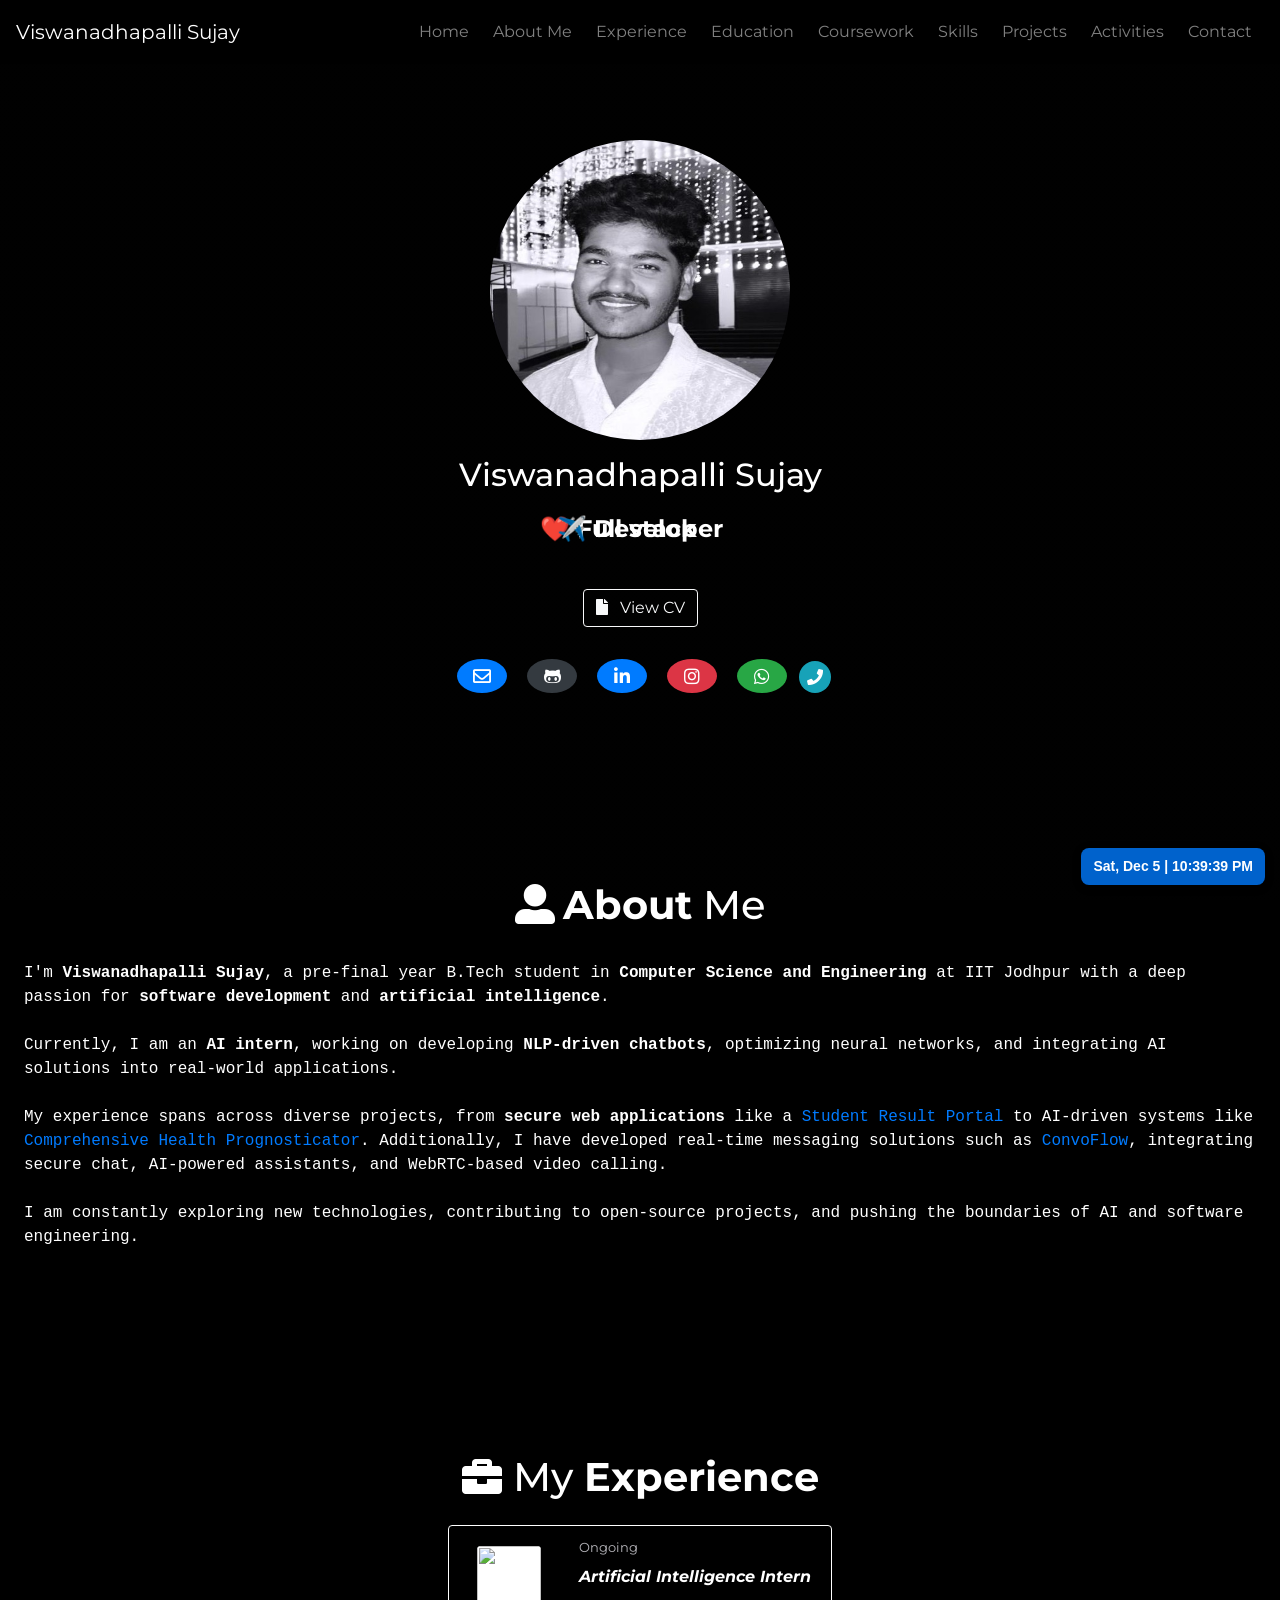
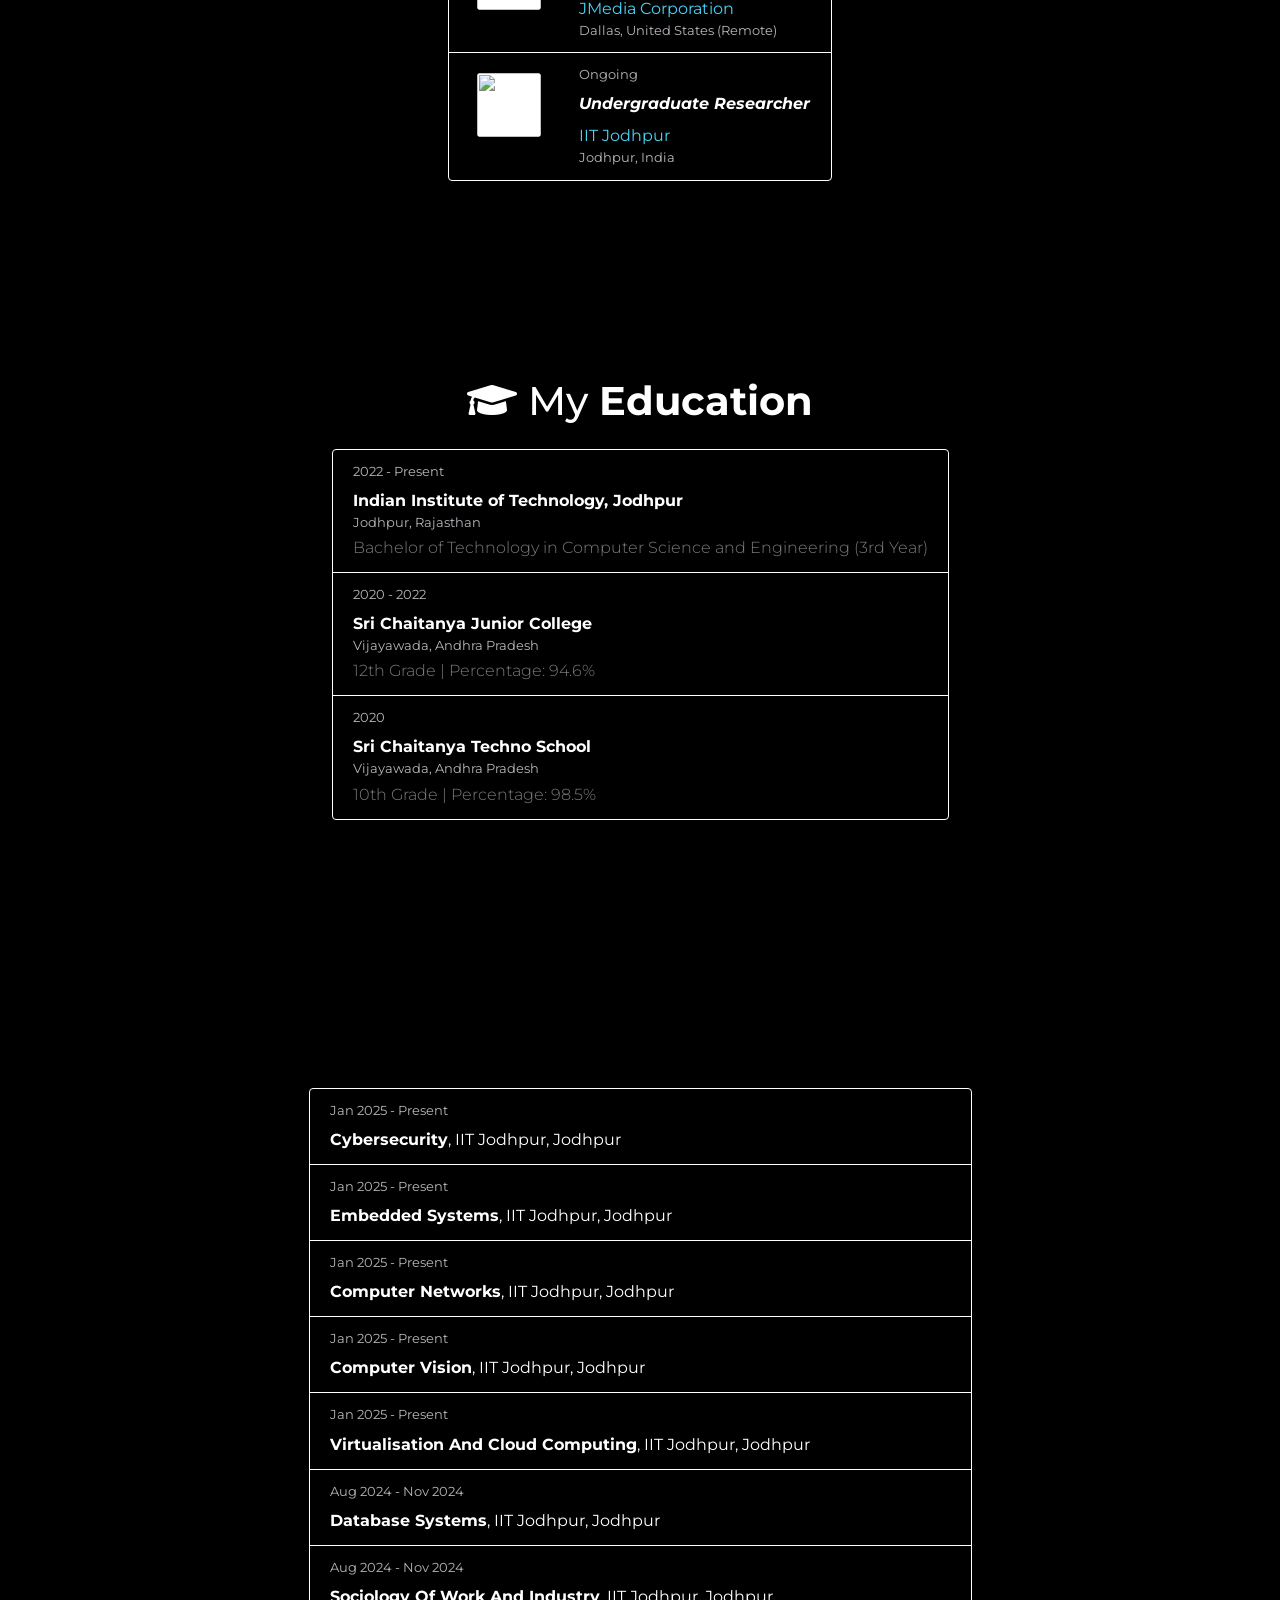
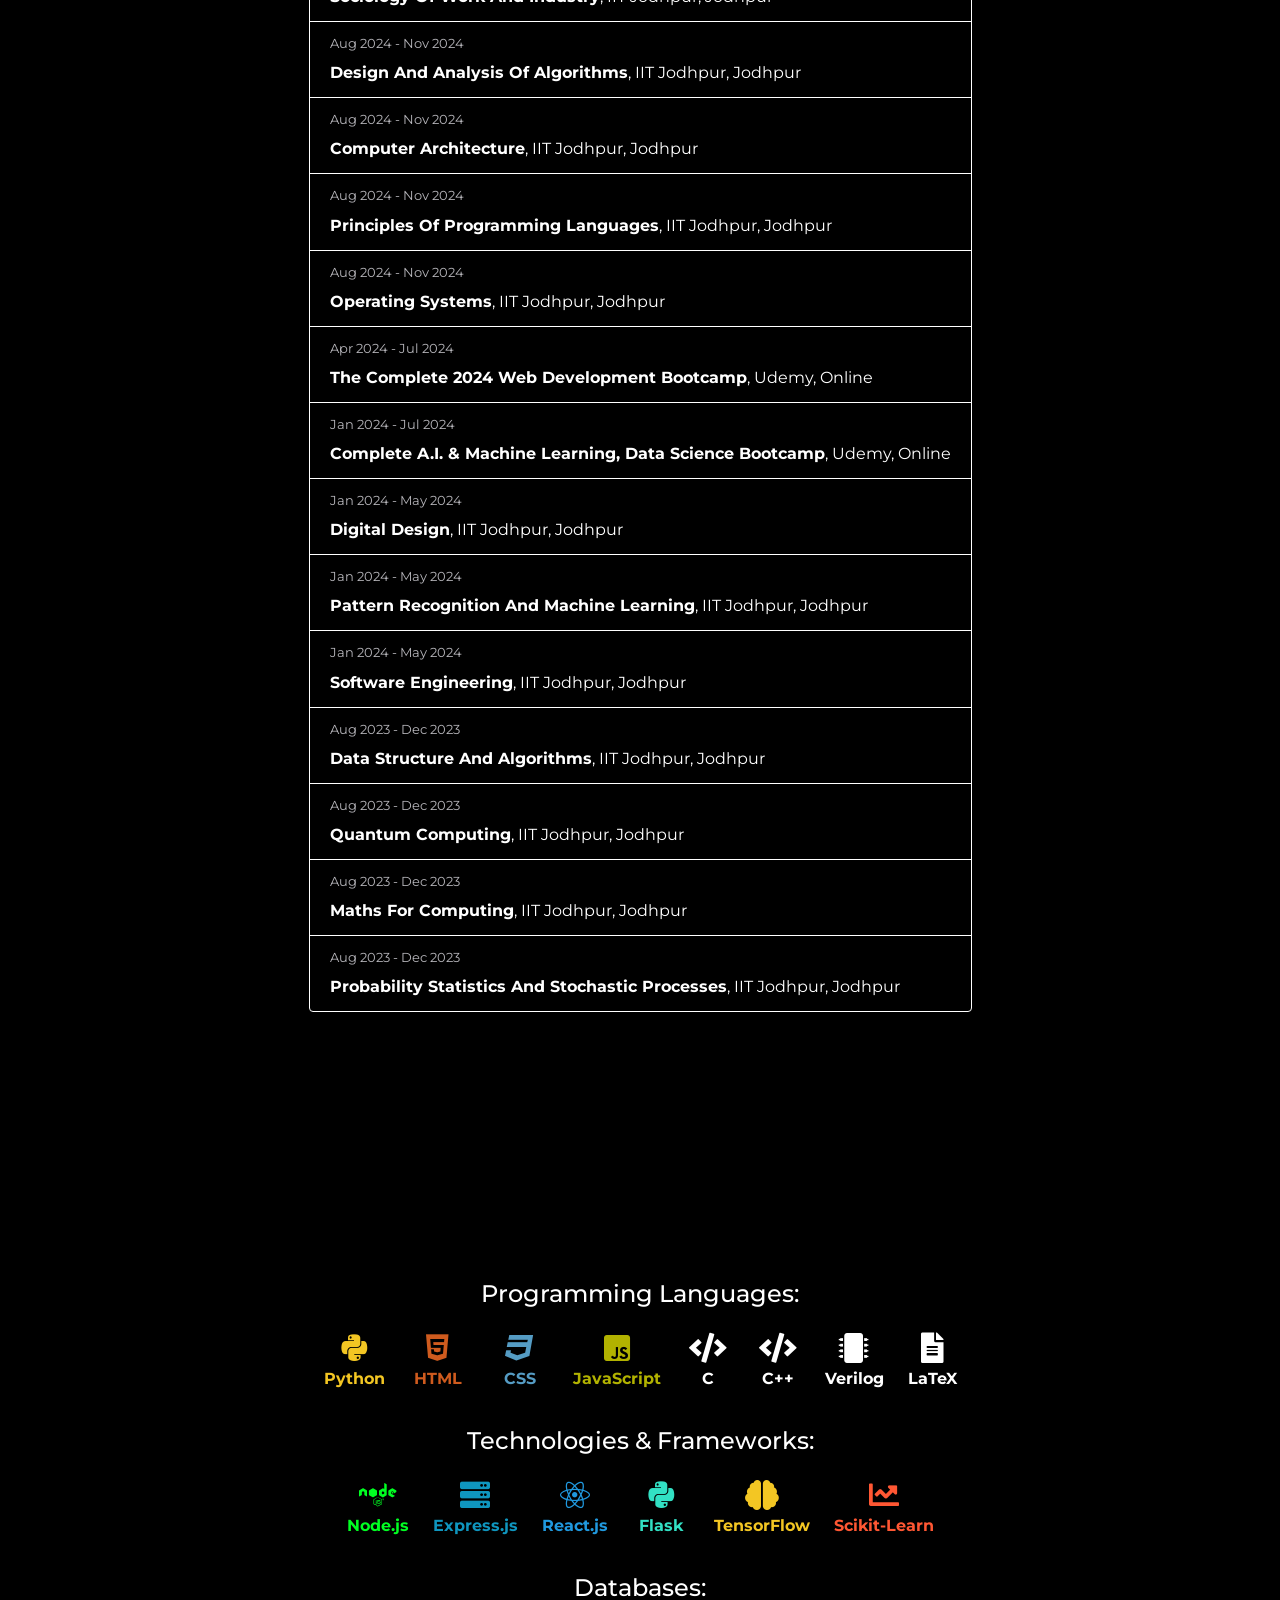
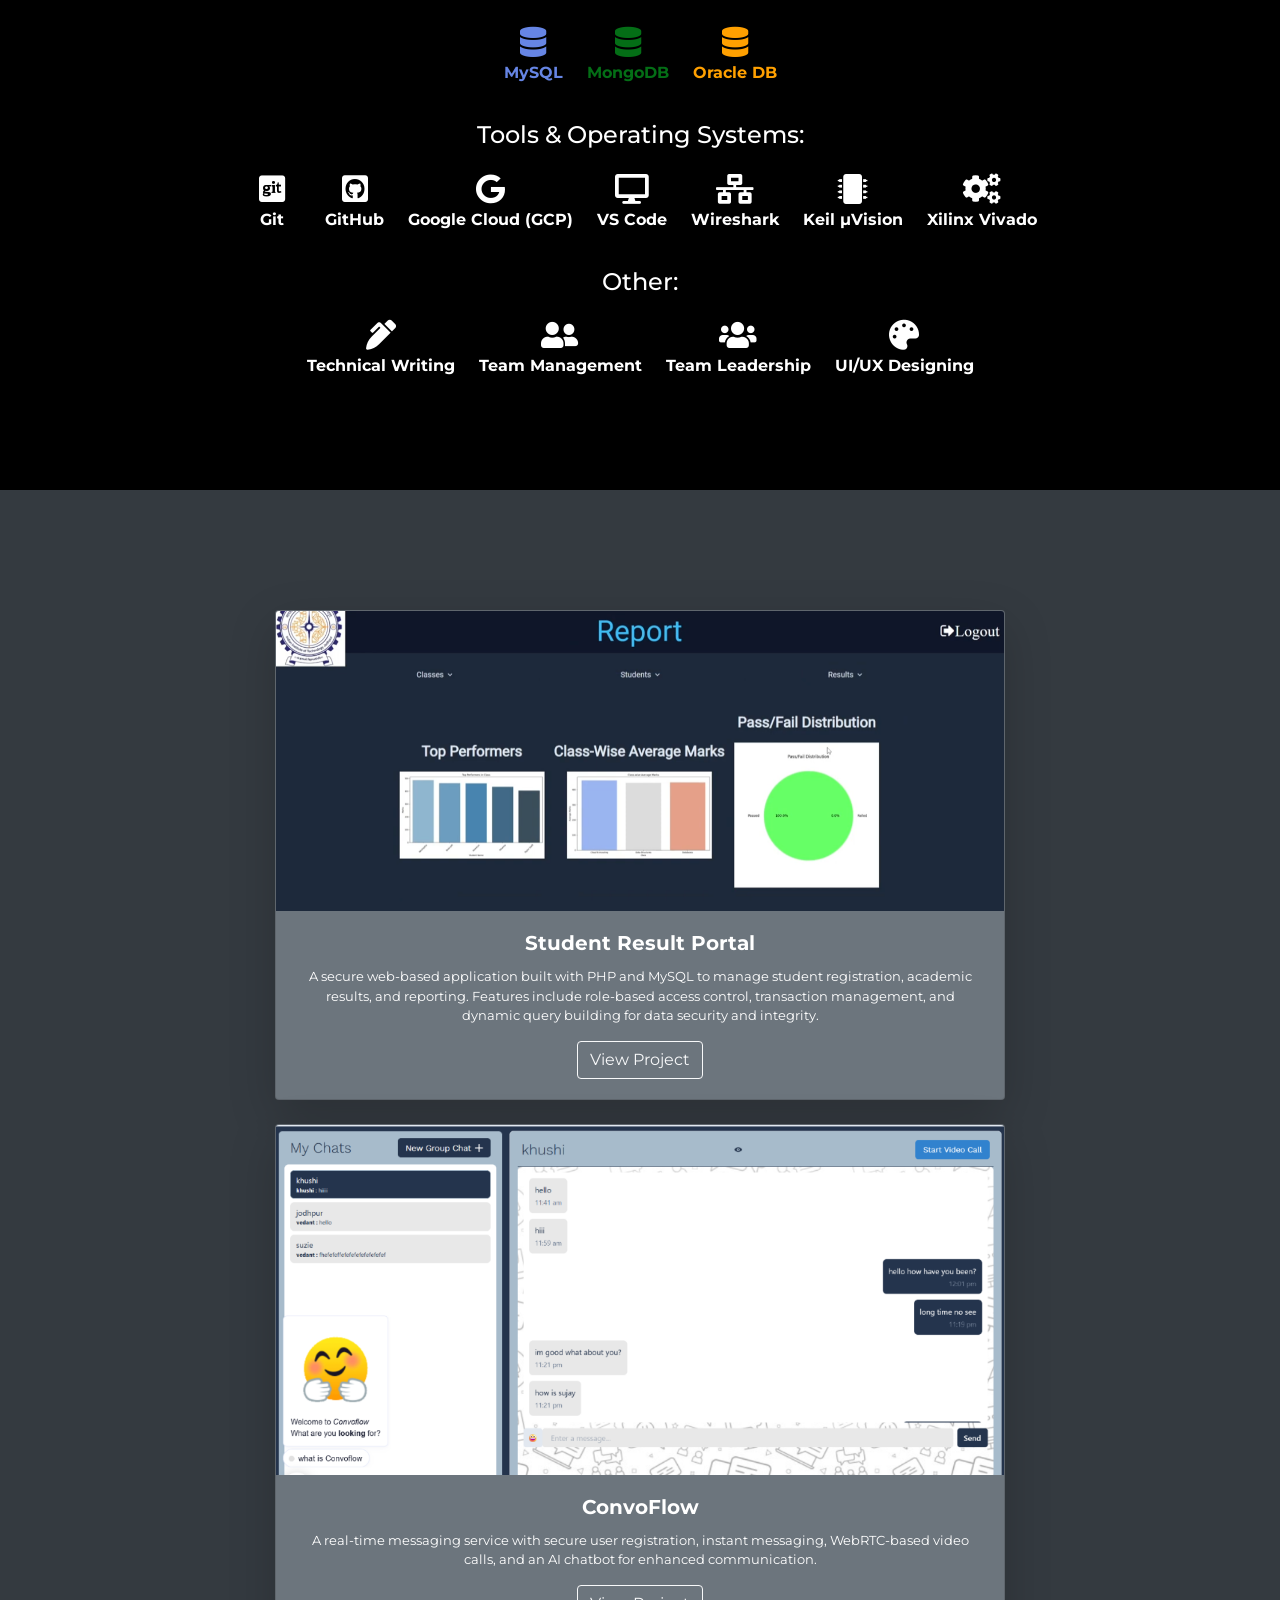
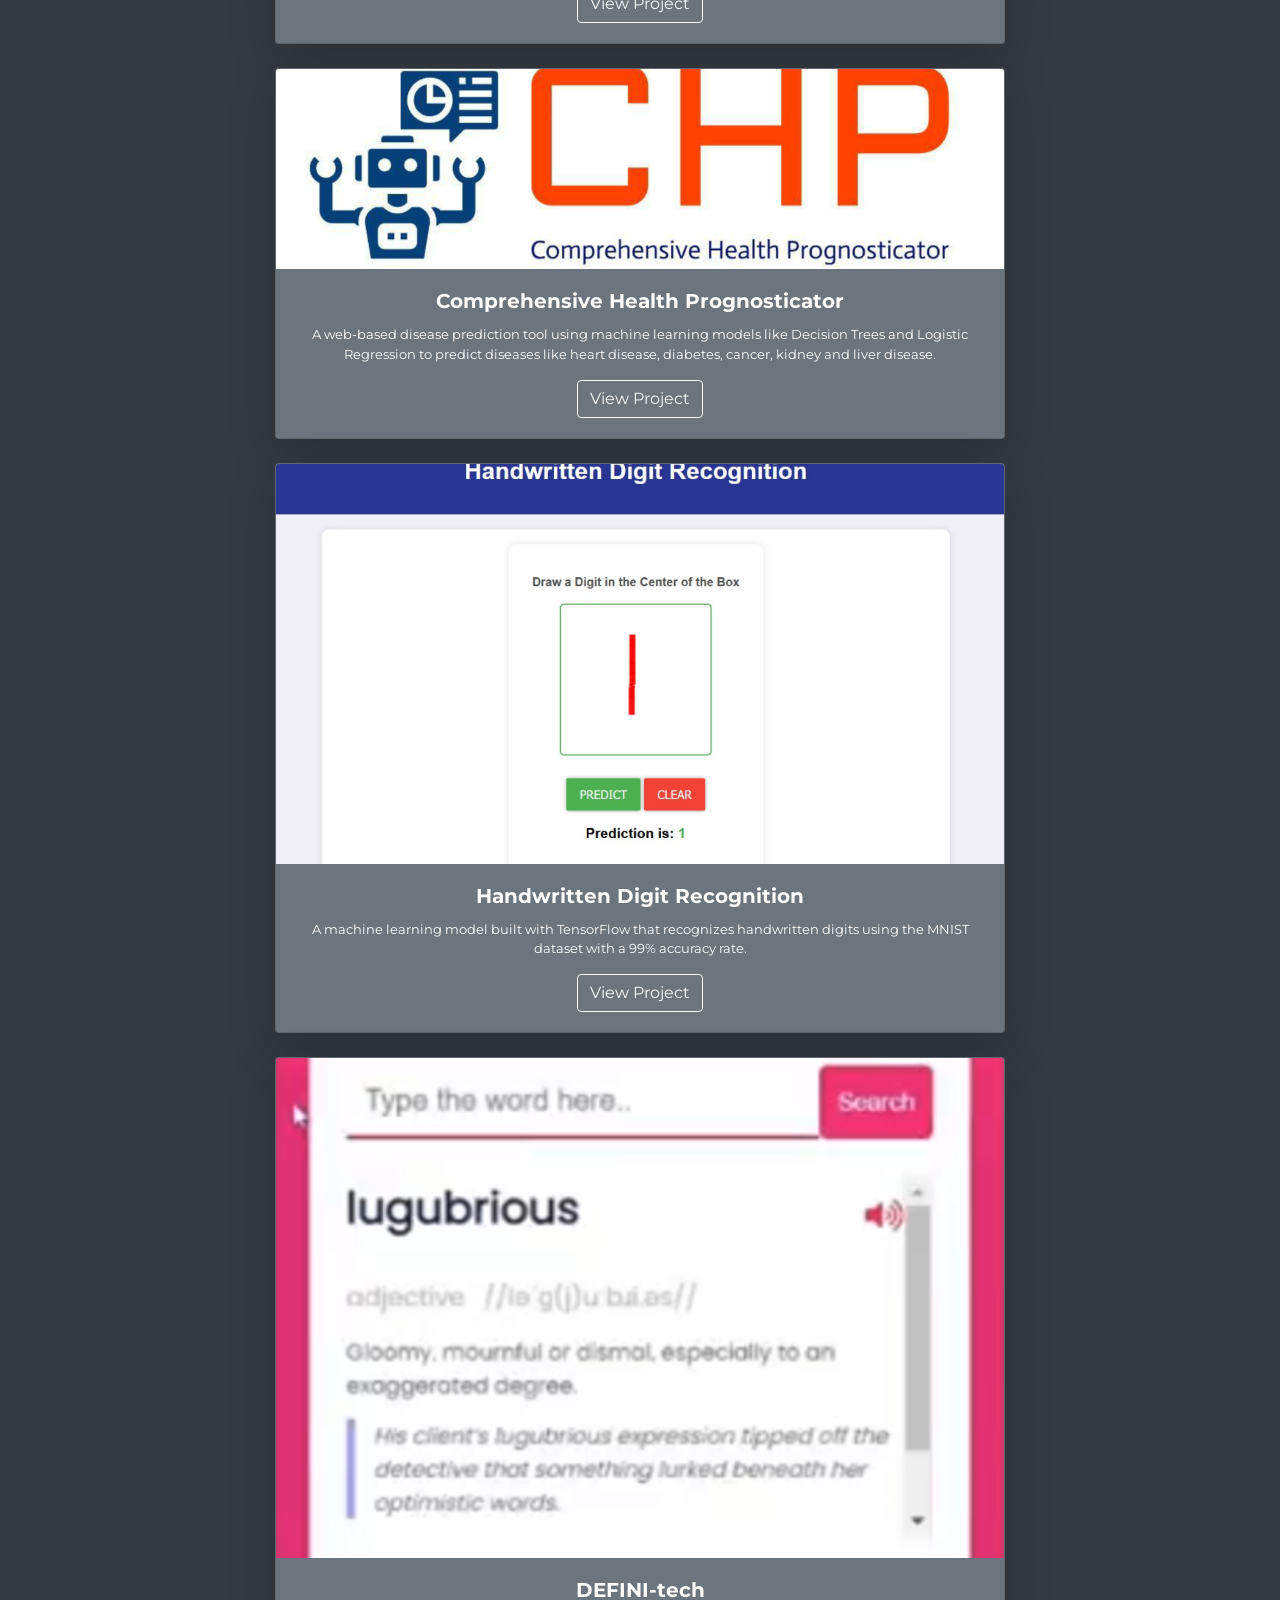
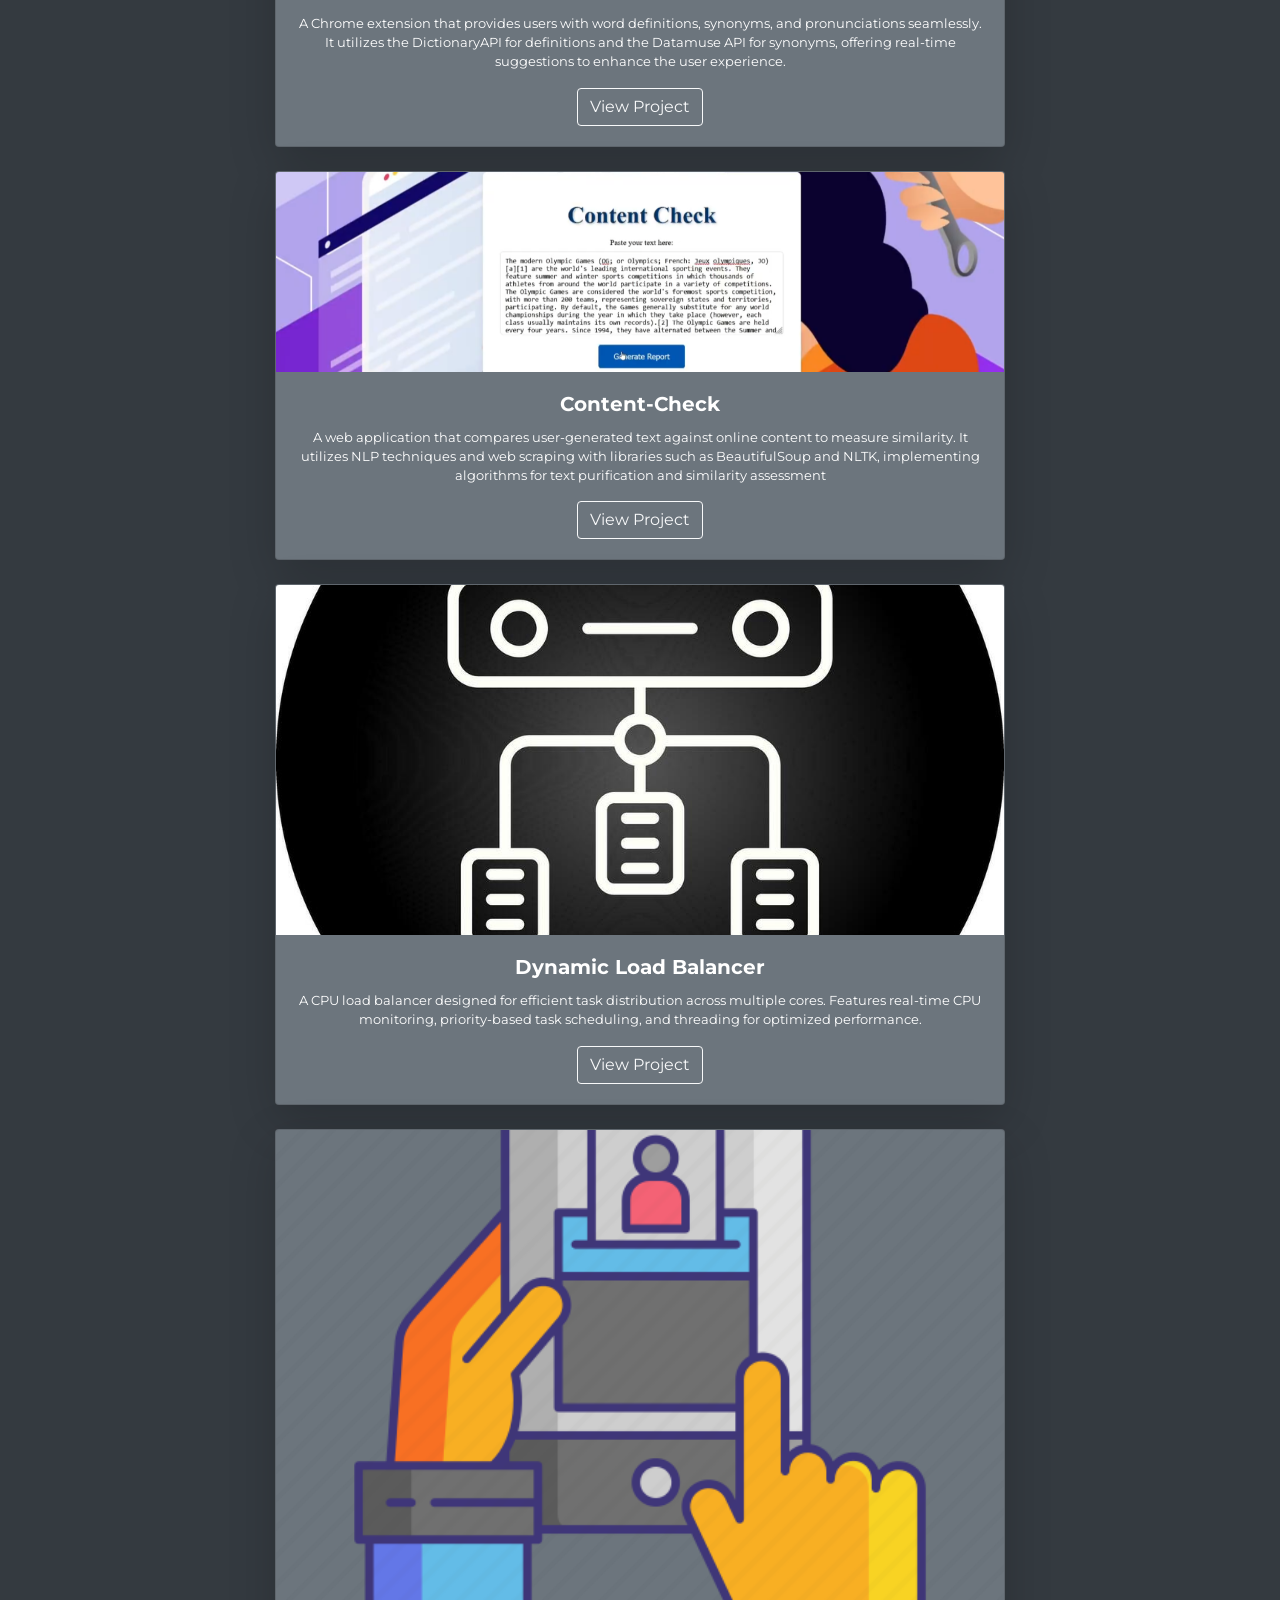
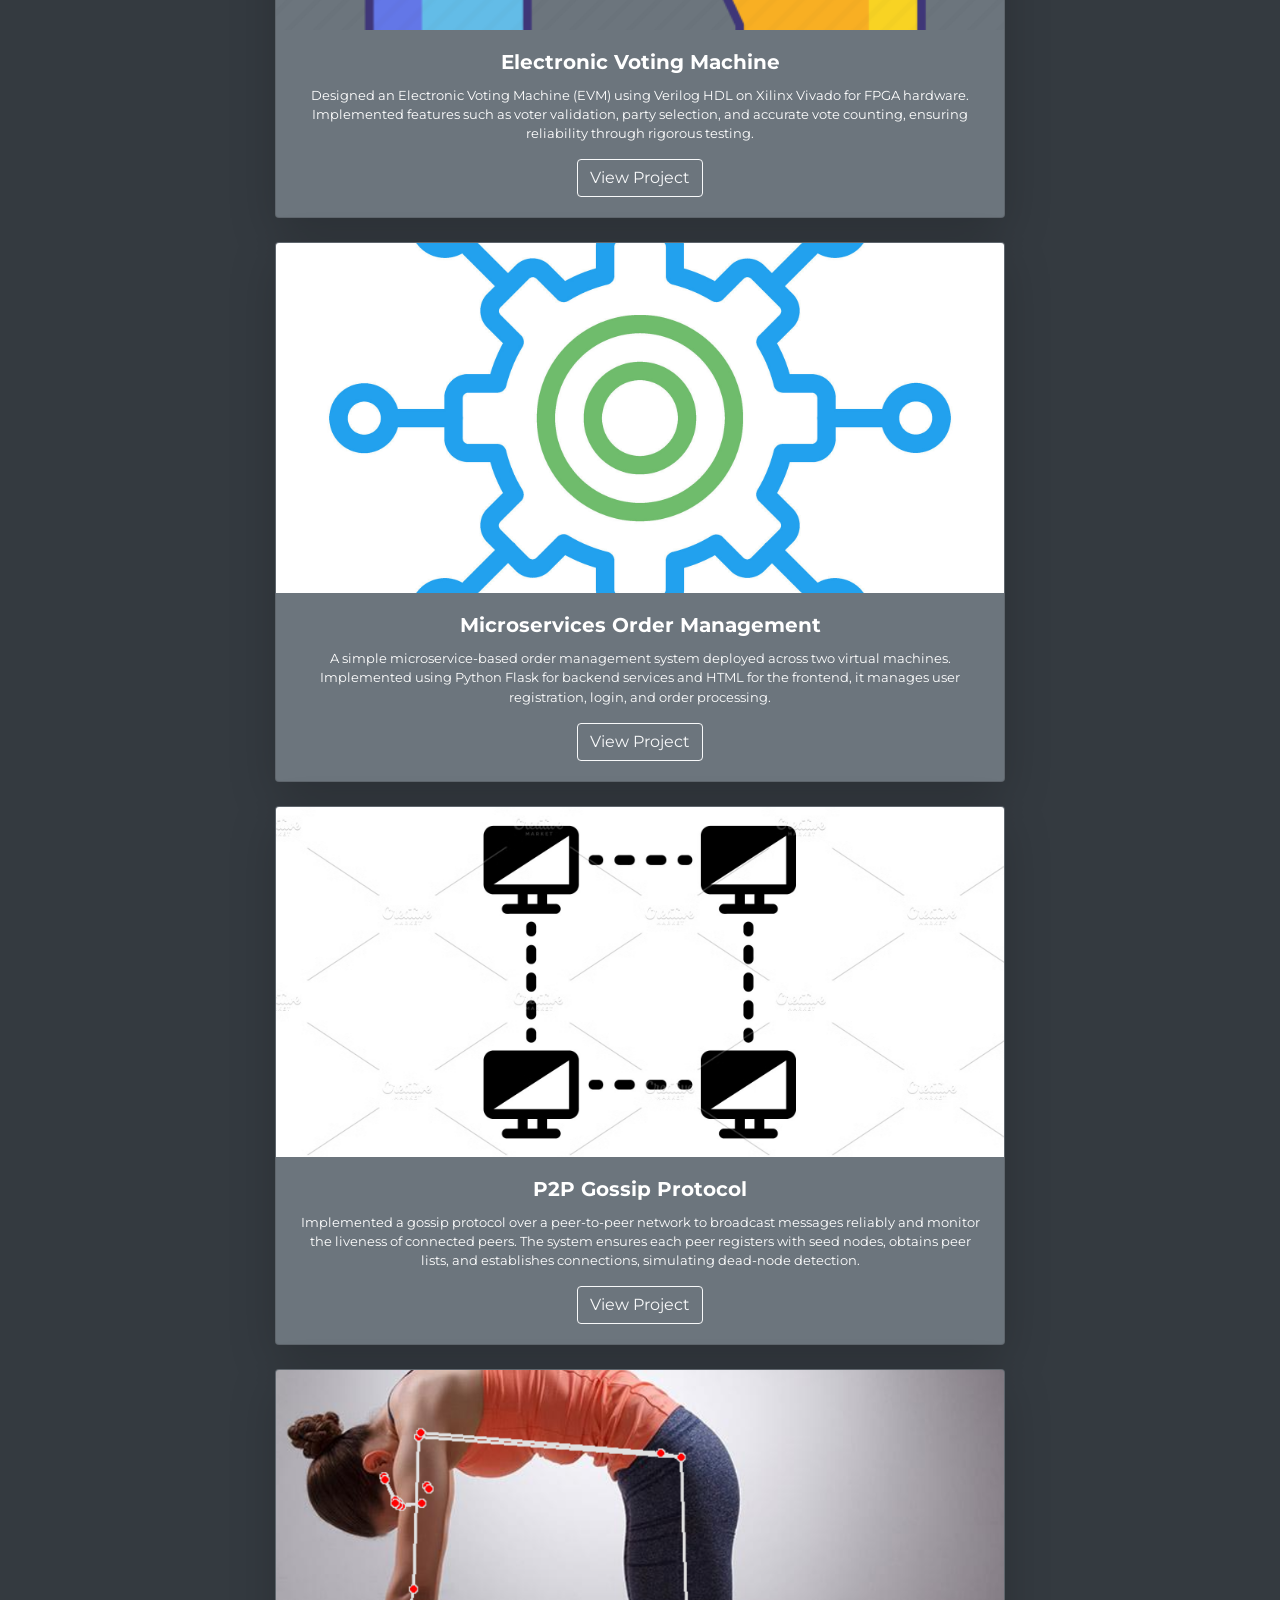
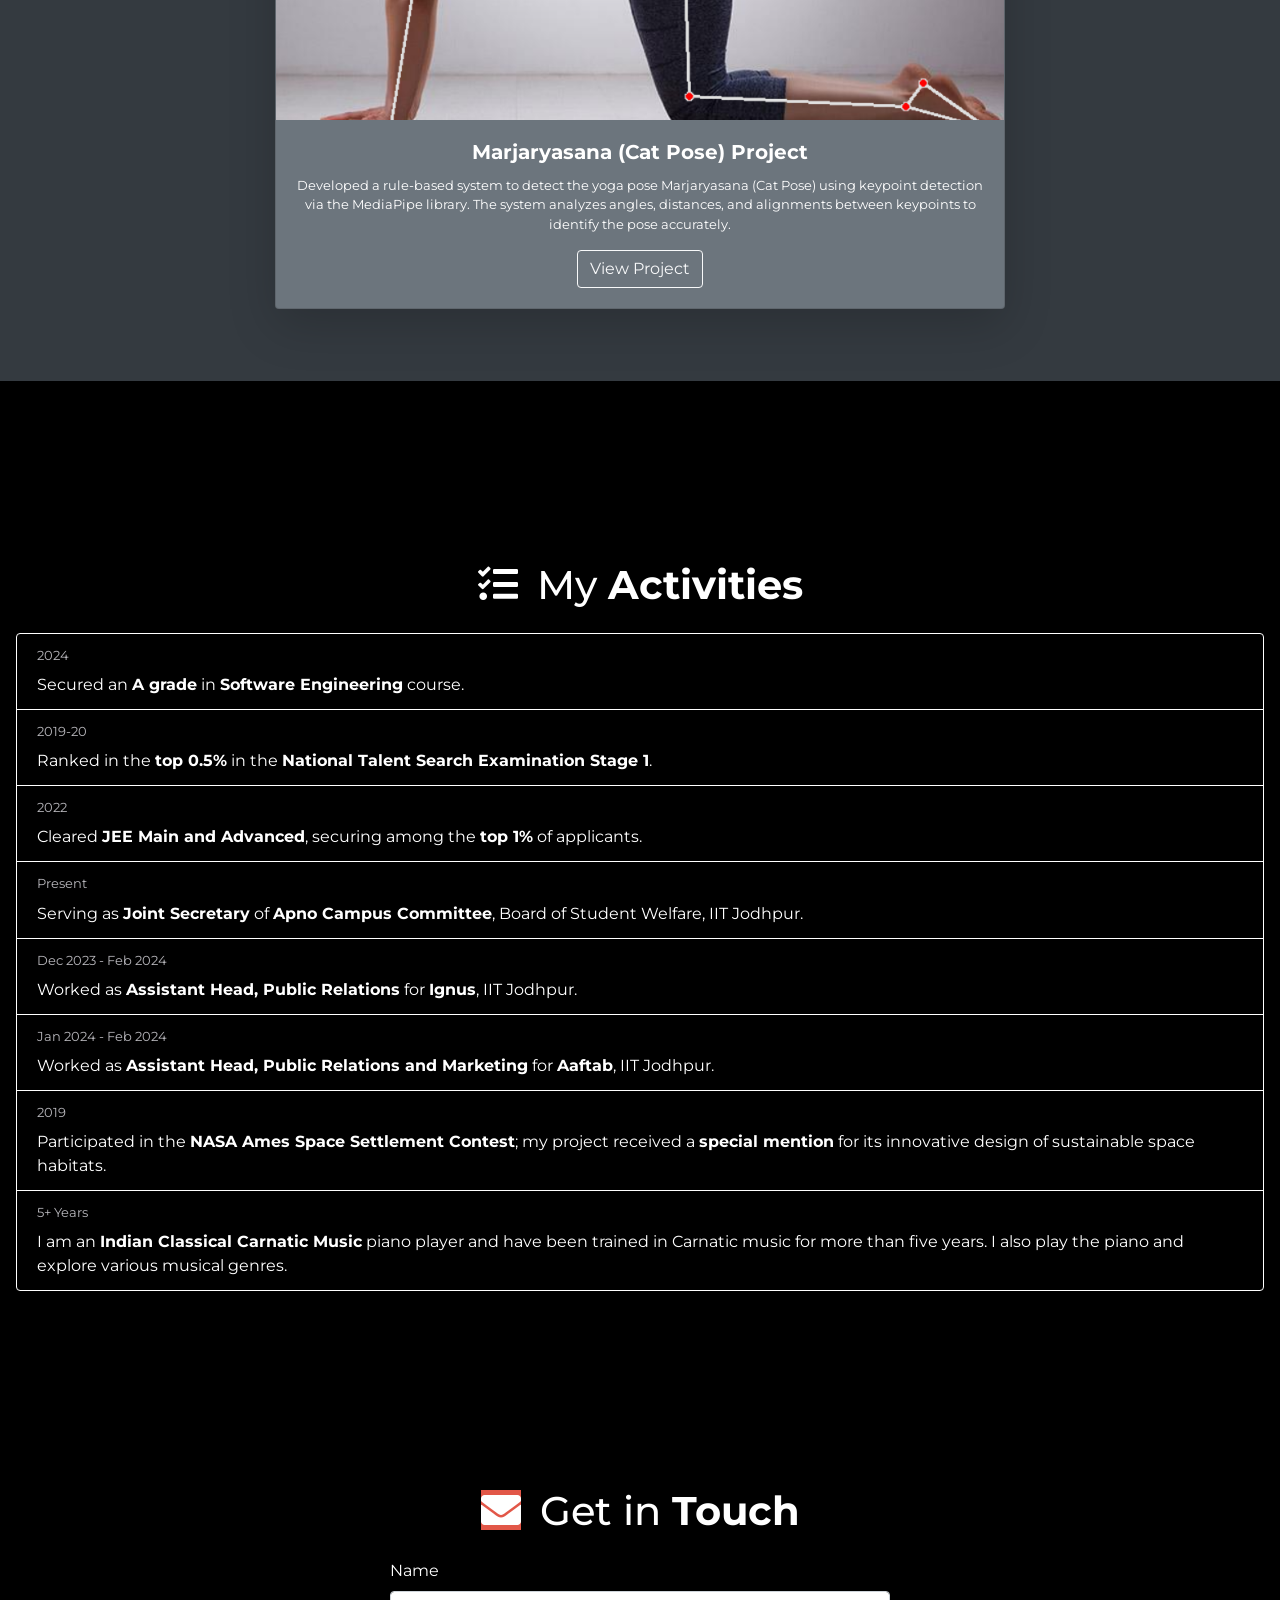
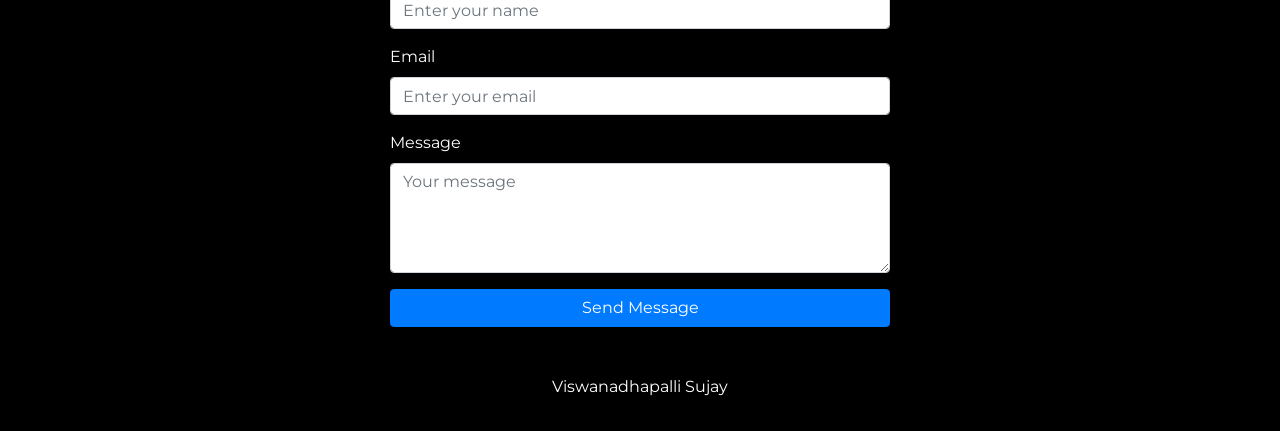
==== index.html @ 0c65db64 "final commit" ====
<!DOCTYPE html>
<html>
    <head>
        <title>Viswanadhapalli Sujay - Software Developer, IITian</title>
        <meta name="keywords" content="Viswanadhapalli Sujay, software developer, IIT Jodhpur, web developer, AI enthusiast, Viswanadhapalli, Sujay, developer portfolio, machine learning, natural language processing">
        <meta name="description" content="Official Portfolio of Viswanadhapalli Sujay, Software Developer, IITian, and AI Enthusiast.">
        <link rel="shortcut icon" href="Images/profile.jpg" type="image/jpeg">
        <meta charset="utf-8">
        <meta name="viewport" content="width=device-width, initial-scale=1">
    
        <!-- Google Fonts -->
        <link href="https://fonts.googleapis.com/css?family=Montserrat&display=swap" rel="stylesheet">
    
        <!-- Bootstrap CSS -->
        <link rel="stylesheet" href="https://stackpath.bootstrapcdn.com/bootstrap/4.3.1/css/bootstrap.min.css" integrity="sha384-ggOyR0iXCbMQv3Xipma34MD+dH/1fQ784/j6cY/iJTQUOhcWr7x9JvoRxT2MZw1T" crossorigin="anonymous">
    
        <!-- Font Awesome -->
        <link rel="stylesheet" href="https://use.fontawesome.com/releases/v5.8.1/css/all.css" integrity="sha384-50oBUHEmvpQ+1lW4y57PTFmhCaXp0ML5d60M1M7uH2+nqUivzIebhndOJK28anvf" crossorigin="anonymous">
    
        <!-- jQuery and Bootstrap JS -->
        <script src="https://code.jquery.com/jquery-3.3.1.slim.min.js" integrity="sha384-q8i/X+965DzO0rT7abK41JStQIAqVgRVzpbzo5smXKp4YfRvH+8abtTE1Pi6jizo" crossorigin="anonymous"></script>
        <script src="https://cdnjs.cloudflare.com/ajax/libs/popper.js/1.14.7/umd/popper.min.js" integrity="sha384-UO2eT0CpHqdSJQ6hJty5KVphtPhzWj9WO1clHTMGa3JDZwrnQq4sF86dIHNDz0W1" crossorigin="anonymous"></script>
        <script src="https://stackpath.bootstrapcdn.com/bootstrap/4.3.1/js/bootstrap.min.js" integrity="sha384-JjSmVgyd0p3pXB1rRibZUAYoIIy6OrQ6VrjIEaFf/nJGzIxFDsf4x0xIM+B07jRM" crossorigin="anonymous"></script>
    
        
    
        <!-- AOS Animation Library -->
        <link href="https://unpkg.com/aos@2.3.1/dist/aos.css" rel="stylesheet">
        <script src="https://unpkg.com/aos@2.3.1/dist/aos.js"></script>
    
        <!-- Custom Styles -->
        <link rel="stylesheet" type="text/css" href="css/style.css">
        <link rel="stylesheet" href="https://cdnjs.cloudflare.com/ajax/libs/animate.css/3.7.2/animate.min.css">
    
        <!-- Open Graph Meta Tags -->
        <meta property="og:title" content="Viswanadhapalli Sujay - Software Developer, IITian">
        <meta property="og:image" content="Images/profile.jpg">
    </head>
    <!-- Clock Display -->
<div id="clock"></div>

<!-- JavaScript for Live Clock -->
<script>
function updateClock() {
    let now = new Date();
    let timeString = now.toLocaleTimeString([], { hour: '2-digit', minute: '2-digit', second: '2-digit' });
    let dateString = now.toLocaleDateString([], { weekday: 'short', month: 'short', day: 'numeric' });

    document.getElementById("clock").innerHTML = `${dateString} | ${timeString}`;
}

// Update clock every second
setInterval(updateClock, 1000);
updateClock(); // Run immediately to avoid delay
</script>

<!-- CSS for Aesthetic Placement -->
<style>
#clock {
    position: fixed;
    bottom: 15px;
    right: 15px;
    background: rgba(0, 123, 255, 0.8); /* Blue semi-transparent */
    color: white;
    padding: 8px 12px;
    font-size: 14px;
    font-weight: bold;
    border-radius: 8px;
    box-shadow: 0px 2px 10px rgba(0, 0, 0, 0.2);
    font-family: 'Arial', sans-serif;
    z-index: 1000;
}
</style>


<body data-spy="scroll" data-target=".navbar" data-offset="50">
    <nav id="myNavbar" class="navbar navbar-expand-lg navbar-dark sticky-top">
        <a class="navbar-brand" href="index.html">Viswanadhapalli Sujay</a>
        <button class="navbar-toggler" type="button" data-toggle="collapse" data-target="#navbarNav"
            aria-controls="navbarNav" aria-expanded="false" aria-label="Toggle navigation">
            <span class="navbar-toggler-icon"></span>
        </button>
        <div class="collapse navbar-collapse" id="navbarNav">
            <ul class="nav navbar-nav ml-auto">
                <li class="nav-item" data-toggle="collapse" data-target=".navbar-collapse.show">
                    <a class="nav-link" href="#home">Home</a>
                </li>
                <li class="nav-item" data-toggle="collapse" data-target=".navbar-collapse.show">
                    <a class="nav-link" href="#aboutMe">About Me</a>
                </li>
                <li class="nav-item" data-toggle="collapse" data-target=".navbar-collapse.show">
                    <a class="nav-link" href="#experience">Experience</a>
                </li>
                <li class="nav-item" data-toggle="collapse" data-target=".navbar-collapse.show">
                    <a class="nav-link" href="#education">Education</a>
                </li>
                <li class="nav-item" data-toggle="collapse" data-target=".navbar-collapse.show">
                    <a class="nav-link" href="#coursework">Coursework</a>
                </li>
                <li class="nav-item" data-toggle="collapse" data-target=".navbar-collapse.show">
                    <a class="nav-link" href="#skills">Skills</a>
                </li>
                <li class="nav-item" data-toggle="collapse" data-target=".navbar-collapse.show">
                    <a class="nav-link" href="#projects">Projects</a>
                </li>
                <li class="nav-item" data-toggle="collapse" data-target=".navbar-collapse.show">
                    <a class="nav-link" href="#activities">Activities</a>
                </li>
                <li class="nav-item" data-toggle="collapse" data-target=".navbar-collapse.show">
                    <a class="nav-link" href="#contact">Contact</a>
                </li>
                
            </ul>
        </div>
    </nav>

    <!-- Home Section START -->
    <section id="home" style="margin-top: 0%; padding-top: 60px;">
        <img id="tilt" class="rounded-circle d-block mx-auto m-3" src="Images/profile.jpg" height="300" width="300"
            data-aos="zoom-in-up">
        <div class="h2 mt-2 text-center" style="color: #FFFFFF">Viswanadhapalli Sujay</div>

        <div class="cd-intro m-3 text-center">
            <h4 class="cd-headline slide">
                <span class="cd-words-wrapper" style="width:200px !important">
                    <b class="is-visible">❤️ Full stack </b>
                    <b>✈️ Developer</b>
                    <b>😍 Open Source</b>
                    <b>🔥 AI </b>
                    <b>👨🏻‍💻 Enthusiast</b>
                    <b>✍️ Technical</b>
                    
                </span>
            </h4>
        </div>

        <div class="d-flex align-items-center">
            <a href="https://drive.google.com/file/d/1SnYW3HcEbEnkVOyhLWYZmQ6EKa96J-C9/view?usp=sharing"
                class="btn btn-outline-light d-block mx-auto m-4" target="_blank" role="button"><i
                    class="fas fa-file mr-2"></i>
                View CV</a>
        </div>

        <div class="container-fluid d-block mx-auto text-center" style="width:fit-content;" data-aos="fade-up"
    data-aos-anchor-placement="top-bottom">
    <a href="mailto:contact.sujayv16@gmail.com" class="far fa-envelope rounded-circle bg-primary text-white p-2"></a>
    <a href="https://github.com/sujayv16" target="_blank" class="fab fa-github-alt rounded-circle bg-dark text-white p-2"></a>
    <a href="https://www.linkedin.com/in/viswanadhapalli-sujay/" target="_blank" class="fab fa-linkedin-in rounded-circle bg-primary text-white p-2"></a>
    <a href="https://www.instagram.com/btwits_sujay/" target="_blank" class="fab fa-instagram rounded-circle bg-danger text-white p-2"></a>
    <a href="https://wa.me/919705712990" target="_blank" class="fab fa-whatsapp rounded-circle bg-success text-white p-2"></a>
    <a href="tel:+919705712990" class="fas fa-phone rounded-circle bg-info text-white p-2"></a>
</div>


    </section>
    <!-- Home Section END -->

    <!-- About Section START -->
    <section id="aboutMe">
    <div class="justify-content-center">
        <div class="h1 text-center" data-aos="zoom-in-up">
            <i class="fas fa-user-alt mr-2"></i><b>About</b> Me
        </div>
        <div class="d-flex align-items-center">
            <div class="p text-monospace d-block mx-auto p-4 larger align-self-center" data-aos="zoom-in-down">
                I'm <b>Viswanadhapalli Sujay</b>, a pre-final year B.Tech student in <b>Computer Science and Engineering</b> at IIT Jodhpur with a deep passion for <b>software development</b> and <b>artificial intelligence</b>. <br><br>
                
                Currently, I am an <b>AI intern</b>, working on developing <b>NLP-driven chatbots</b>, optimizing neural networks, and integrating AI solutions into real-world applications. <br><br>
                
                My experience spans across diverse projects, from <b>secure web applications</b> like a <a href="https://github.com/sujayv16/student-result-portal" target="_blank">Student Result Portal</a> to AI-driven systems like <a href="https://github.com/sujayv16/comprehensive-health-prognosticator" target="_blank">Comprehensive Health Prognosticator</a>. Additionally, I have developed real-time messaging solutions such as <a href="https://github.com/sujayv16/ConvoFlow" target="_blank">ConvoFlow</a>, integrating secure chat, AI-powered assistants, and WebRTC-based video calling. <br><br>
                
                I am constantly exploring new technologies, contributing to open-source projects, and pushing the boundaries of AI and software engineering. 
            </div>
        </div>
    </div>
    </section>
<!-- About Section END -->


   <!-- Experience Section START -->
<section id="experience">
    <div class="h1 text-center" data-aos="zoom-in-up">
        <i class="fas fa-briefcase"></i> My <b>Experience</b>
    </div>
    <div class="d-flex align-items-center">
        <ul class="list-group p-3 mx-auto" style="width: fit-content;" data-aos="zoom-in-down">
            <!-- AI Intern at JMedia Corporation -->
            <li class="list-group-item">
                <div class="row">
                    <div class="col-auto">
                        <img class="img-responsive rounded m-2" style="background-color: #ffffff;"
                            src="https://media.licdn.com/dms/image/v2/D4D0BAQGvr-KAY2ou5Q/company-logo_200_200/company-logo_200_200/0/1699684113017?e=2147483647&v=beta&t=eQaHbjfQv5CC6YRZWD4Q7QszirwxvI8nYsgSZoyn9W0" width="64" height="64" />
                    </div>
                    <div class="col-auto">
                        <div class="small" style="color: #b7b6bb">Ongoing</div>
                        <div class="large font-weight-bold font-italic mt-2" style="color: #FFFFFF;">
                            Artificial Intelligence Intern
                        </div>
                        <div class="large mt-2" style="color: #FFFFFF;">
                            <a class="text-decoration-none" href="https://jmedia-corp.com" target="_blank">
                                JMedia Corporation
                            </a>
                        </div>
                        <div class="small" style="color: #b7b6bb">Dallas, United States (Remote)</div>
                    </div>
                </div>
            </li>
            <!-- Undergraduate Research at IIT Jodhpur -->
            <li class="list-group-item">
                <div class="row">
                    <div class="col-auto">
                        <img class="img-responsive rounded m-2" style="background-color: #ffffff;"
                            src="https://encrypted-tbn0.gstatic.com/images?q=tbn:ANd9GcSuaLjswsmCXzwq5Z_V2XAS8RGjTDerQ9ZSTw&s" width="64" height="64" />
                    </div>
                    <div class="col-auto">
                        <div class="small" style="color: #b7b6bb">Ongoing</div>
                        <div class="large font-weight-bold font-italic mt-2" style="color: #FFFFFF;">
                            Undergraduate Researcher
                        </div>
                        <div class="large mt-2" style="color: #FFFFFF;">
                            <a class="text-decoration-none" href="https://iitj.ac.in" target="_blank">
                                IIT Jodhpur
                            </a>
                        </div>
                        <div class="small" style="color: #b7b6bb">Jodhpur, India</div>
                    </div>
                </div>
            </li>
        </ul>
    </div>
</section>
<!-- Experience Section END -->



    

    <!-- Education Section START -->
<section id="education">
    <div class="h1 text-center" data-aos="zoom-in-up">
        <i class="fas fa-graduation-cap"></i> My <b>Education</b>
    </div>
    <div class="d-flex align-items-center">
        <ul class="list-group p-3 mx-auto" data-aos="zoom-in-down">
            <!-- IIT Jodhpur -->
            <li class="list-group-item">
                <div class="small" style="color: #b7b6bb">2022 - Present</div>
                <div class="large font-weight-bold mt-2" style="color: #FFFFFF;">
                    Indian Institute of Technology, Jodhpur
                </div>
                <div class="small" style="color: #b7b6bb">Jodhpur, Rajasthan</div>
                <div class="font-weight-light mt-1" style="color: #7b7a7f">
                    Bachelor of Technology in Computer Science and Engineering (3rd Year)
                </div>
            </li>
            <!-- Sri Chaitanya Junior College -->
            <li class="list-group-item">
                <div class="small" style="color: #b7b6bb">2020 - 2022</div>
                <div class="large font-weight-bold mt-2" style="color: #FFFFFF;">
                    Sri Chaitanya Junior College
                </div>
                <div class="small" style="color: #b7b6bb">Vijayawada, Andhra Pradesh</div>
                <div class="font-weight-light mt-1" style="color: #7b7a7f">
                    12th Grade | Percentage: 94.6%
                </div>
            </li>
            <!-- Sri Chaitanya Techno School -->
            <li class="list-group-item">
                <div class="small" style="color: #b7b6bb">2020</div>
                <div class="large font-weight-bold mt-2" style="color: #FFFFFF;">
                    Sri Chaitanya Techno School
                </div>
                <div class="small" style="color: #b7b6bb">Vijayawada, Andhra Pradesh</div>
                <div class="font-weight-light mt-1" style="color: #7b7a7f">
                    10th Grade | Percentage: 98.5%
                </div>
            </li>
        </ul>
    </div>
</section>
<!-- Education Section END -->

<!-- Coursework Section START -->
<section id="coursework">
    <div class="h1 text-center" data-aos="zoom-in-up"><i class="fas fa-book mr-2"></i> My <b>Coursework</b></div>
    <ul class="list-group p-3 mx-auto" style="width: fit-content;" data-aos="zoom-in-down">
        <li class="list-group-item">
            <div class="small" style="color: #b7b6bb">Jan 2025 - Present</div>
            <div class="large mt-2"><b>Cybersecurity</b>, IIT Jodhpur, Jodhpur</div>
        </li>
        <li class="list-group-item">
            <div class="small" style="color: #b7b6bb">Jan 2025 - Present</div>
            <div class="large mt-2"><b>Embedded Systems</b>, IIT Jodhpur, Jodhpur</div>
        </li>
        <li class="list-group-item">
            <div class="small" style="color: #b7b6bb">Jan 2025 - Present</div>
            <div class="large mt-2"><b>Computer Networks</b>, IIT Jodhpur, Jodhpur</div>
        </li>
        <li class="list-group-item">
            <div class="small" style="color: #b7b6bb">Jan 2025 - Present</div>
            <div class="large mt-2"><b>Computer Vision</b>, IIT Jodhpur, Jodhpur</div>
        </li>
        <li class="list-group-item">
            <div class="small" style="color: #b7b6bb">Jan 2025 - Present</div>
            <div class="large mt-2"><b>Virtualisation And Cloud Computing</b>, IIT Jodhpur, Jodhpur</div>
        </li>
        <li class="list-group-item">
            <div class="small" style="color: #b7b6bb">Aug 2024 - Nov 2024</div>
            <div class="large mt-2"><b>Database Systems</b>, IIT Jodhpur, Jodhpur</div>
        </li>
        <li class="list-group-item">
            <div class="small" style="color: #b7b6bb">Aug 2024 - Nov 2024</div>
            <div class="large mt-2"><b>Sociology Of Work And Industry</b>, IIT Jodhpur, Jodhpur</div>
        </li>
        <li class="list-group-item">
            <div class="small" style="color: #b7b6bb">Aug 2024 - Nov 2024</div>
            <div class="large mt-2"><b>Design And Analysis Of Algorithms</b>, IIT Jodhpur, Jodhpur</div>
        </li>
        <li class="list-group-item">
            <div class="small" style="color: #b7b6bb">Aug 2024 - Nov 2024</div>
            <div class="large mt-2"><b>Computer Architecture</b>, IIT Jodhpur, Jodhpur</div>
        </li>
        <li class="list-group-item">
            <div class="small" style="color: #b7b6bb">Aug 2024 - Nov 2024</div>
            <div class="large mt-2"><b>Principles Of Programming Languages</b>, IIT Jodhpur, Jodhpur</div>
        </li>
        <li class="list-group-item">
            <div class="small" style="color: #b7b6bb">Aug 2024 - Nov 2024</div>
            <div class="large mt-2"><b>Operating Systems</b>, IIT Jodhpur, Jodhpur</div>
        </li>
        <li class="list-group-item">
            <div class="small" style="color: #b7b6bb">Apr 2024 - Jul 2024</div>
            <div class="large mt-2"><b>The Complete 2024 Web Development Bootcamp</b>, Udemy, Online</div>
        </li>
        <li class="list-group-item">
            <div class="small" style="color: #b7b6bb">Jan 2024 - Jul 2024</div>
            <div class="large mt-2"><b>Complete A.I. & Machine Learning, Data Science Bootcamp</b>, Udemy, Online</div>
        </li>
        <li class="list-group-item">
            <div class="small" style="color: #b7b6bb">Jan 2024 - May 2024</div>
            <div class="large mt-2"><b>Digital Design</b>, IIT Jodhpur, Jodhpur</div>
        </li>
        <li class="list-group-item">
            <div class="small" style="color: #b7b6bb">Jan 2024 - May 2024</div>
            <div class="large mt-2"><b>Pattern Recognition And Machine Learning</b>, IIT Jodhpur, Jodhpur</div>
        </li>
        <li class="list-group-item">
            <div class="small" style="color: #b7b6bb">Jan 2024 - May 2024</div>
            <div class="large mt-2"><b>Software Engineering</b>, IIT Jodhpur, Jodhpur</div>
        </li>
        <li class="list-group-item">
            <div class="small" style="color: #b7b6bb">Aug 2023 - Dec 2023</div>
            <div class="large mt-2"><b>Data Structure And Algorithms</b>, IIT Jodhpur, Jodhpur</div>
        </li>
        <li class="list-group-item">
            <div class="small" style="color: #b7b6bb">Aug 2023 - Dec 2023</div>
            <div class="large mt-2"><b>Quantum Computing</b>, IIT Jodhpur, Jodhpur</div>
        </li>
        <li class="list-group-item">
            <div class="small" style="color: #b7b6bb">Aug 2023 - Dec 2023</div>
            <div class="large mt-2"><b>Maths For Computing</b>, IIT Jodhpur, Jodhpur</div>
        </li>
        <li class="list-group-item">
            <div class="small" style="color: #b7b6bb">Aug 2023 - Dec 2023</div>
            <div class="large mt-2"><b>Probability Statistics And Stochastic Processes</b>, IIT Jodhpur, Jodhpur</div>
        </li>
    </ul>
</section>
<!-- Coursework Section END -->

   <!-- Skills Section START -->
<section id="skills">
    <div class="h1 text-center" data-aos="zoom-in-up"><i class="fas fa-star"></i> My <b>Skills</b></div>
    <div class="container-fluid d-block mx-auto text-center" style="width:fit-content;">

        <div class="h4 mt-4">Programming Languages:</div>
        <div class="row justify-content-center align-items-center" data-aos="fade-down" data-aos-easing="linear" data-aos-duration="500">
            <div class="skill" style="color: #f3c623">
                <div class="fab fa-python p-0 m-1" style="font-size: 30px"></div>
                <div class="font-weight-bold">Python</div>
            </div>
            <div class="skill" style="color: #cf5b1e">
                <div class="fab fa-html5 p-0 m-1" style="font-size: 30px"></div>
                <div class="font-weight-bold">HTML</div>
            </div>
            <div class="skill" style="color: #559cc4">
                <div class="fab fa-css3 p-0 m-1" style="font-size: 30px"></div>
                <div class="font-weight-bold">CSS</div>
            </div>
            <div class="skill" style="color: #b2b200">
                <div class="fab fa-js-square p-0 m-1" style="font-size: 30px;"></div>
                <div class="font-weight-bold">JavaScript</div>
            </div>
            <div class="skill" style="color: #ffffff">
                <div class="fas fa-code p-0 m-1" style="font-size: 30px;"></div>
                <div class="font-weight-bold">C</div>
            </div>
            <div class="skill" style="color: #ffffff">
                <div class="fas fa-code p-0 m-1" style="font-size: 30px;"></div>
                <div class="font-weight-bold">C++</div>
            </div>
            <div class="skill" style="color: #ffffff">
                <div class="fas fa-microchip p-0 m-1" style="font-size: 30px;"></div>
                <div class="font-weight-bold">Verilog</div>
            </div>
            <div class="skill" style="color: #ffffff">
                <div class="fas fa-file-alt p-0 m-1" style="font-size: 30px;"></div>
                <div class="font-weight-bold">LaTeX</div>
            </div>
        </div>

        <div class="h4 mt-4">Technologies & Frameworks:</div>
        <div class="row justify-content-center align-items-center" data-aos="fade-down" data-aos-easing="linear" data-aos-duration="500">
            <div class="skill" style="color: #00ff22">
                <div class="fab fa-node p-0 m-1" style="font-size: 30px"></div>
                <div class="font-weight-bold">Node.js</div>
            </div>
            <div class="skill" style="color: #0f96bf">
                <div class="fas fa-server p-0 m-1" style="font-size: 30px"></div>
                <div class="font-weight-bold">Express.js</div>
            </div>
            <div class="skill" style="color: #2099df">
                <div class="fab fa-react p-0 m-1" style="font-size: 30px"></div>
                <div class="font-weight-bold">React.js</div>
            </div>
            <div class="skill" style="color: #32e0c4">
                <div class="fab fa-python p-0 m-1" style="font-size: 30px"></div>
                <div class="font-weight-bold">Flask</div>
            </div>
            <div class="skill" style="color: #f3c623">
                <div class="fas fa-brain p-0 m-1" style="font-size: 30px"></div>
                <div class="font-weight-bold">TensorFlow</div>
            </div>
            <div class="skill" style="color: #ff5733">
                <div class="fas fa-chart-line p-0 m-1" style="font-size: 30px"></div>
                <div class="font-weight-bold">Scikit-Learn</div>
            </div>
        </div>

        <div class="h4 mt-4">Databases:</div>
        <div class="row justify-content-center align-items-center" data-aos="fade-down" data-aos-easing="linear" data-aos-duration="500">
            <div class="skill" style="color: #6685e4">
                <div class="fas fa-database p-0 m-1" style="font-size: 30px"></div>
                <div class="font-weight-bold">MySQL</div>
            </div>
            <div class="skill" style="color: #046e16">
                <div class="fas fa-database p-0 m-1" style="font-size: 30px"></div>
                <div class="font-weight-bold">MongoDB</div>
            </div>
            <div class="skill" style="color: #FFA000">
                <div class="fas fa-database p-0 m-1" style="font-size: 30px"></div>
                <div class="font-weight-bold">Oracle DB</div>
            </div>
        </div>

        <div class="h4 mt-4">Tools & Operating Systems:</div>
        <div class="row justify-content-center align-items-center" data-aos="fade-down" data-aos-easing="linear" data-aos-duration="500">
            <div class="skill" style="color: #ffffff">
                <div class="fab fa-git-square p-0 m-1" style="font-size: 30px"></div>
                <div class="font-weight-bold">Git</div>
            </div>
            <div class="skill" style="color: #ffffff">
                <div class="fab fa-github-square p-0 m-1" style="font-size: 30px"></div>
                <div class="font-weight-bold">GitHub</div>
            </div>
            <div class="skill" style="color: #ffffff">
                <div class="fab fa-google p-0 m-1" style="font-size: 30px"></div>
                <div class="font-weight-bold">Google Cloud (GCP)</div>
            </div>
            <div class="skill" style="color: #ffffff">
                <div class="fas fa-desktop p-0 m-1" style="font-size: 30px"></div>
                <div class="font-weight-bold">VS Code</div>
            </div>
            <div class="skill" style="color: #ffffff">
                <div class="fas fa-network-wired p-0 m-1" style="font-size: 30px"></div>
                <div class="font-weight-bold">Wireshark</div>
            </div>
            <div class="skill" style="color: #ffffff">
                <div class="fas fa-microchip p-0 m-1" style="font-size: 30px"></div>
                <div class="font-weight-bold">Keil μVision</div>
            </div>
            <div class="skill" style="color: #ffffff">
                <div class="fas fa-cogs p-0 m-1" style="font-size: 30px"></div>
                <div class="font-weight-bold">Xilinx Vivado</div>
            </div>
        </div>
        


        
    <div class="h4 mt-4">Other:</div>
    <div class="row justify-content-center align-items-center" data-aos="fade-down" data-aos-easing="linear"
        data-aos-duration="500">
        <div class="skill" style="color: #ffffff">
            <div class="fas fa-pen-alt p-0 m-1" style="font-size: 30px"></div>
            <div class="font-weight-bold">Technical Writing</div>
        </div>
        <div class="skill" style="color: #ffffff">
            <div class="fas fa-user-friends  p-0 m-1" style="font-size: 30px"></div>
            <div class="font-weight-bold">Team Management</div>
        </div>
        <div class="skill" style="color: #ffffff">
            <div class="fas fa-users p-0 m-1" style="font-size: 30px"></div>
            <div class="font-weight-bold">Team Leadership</div>
        </div>
        <div class="skill" style="color: #ffffff">
            <div class="fas fa-palette p-0 m-1" style="font-size: 30px"></div>
            <div class="font-weight-bold">UI/UX Designing</div>
        </div>
    </div>
    </div>
</section>
<!-- Skills Section END -->




    


<!-- Projects Section START -->
<section id="projects" class="py-5 bg-dark">
    <div class="container">
        <div class="h1 text-center text-white mb-4" data-aos="zoom-in-up">
            <i class="fas fa-laptop-code"></i> My <b>Projects</b>
        </div>

        <div class="row justify-content-center">

            <!-- Student Result Portal -->
            <div class="col-md-8 mb-4" data-aos="fade-up">
                <div class="card bg-secondary text-white shadow-lg rounded-3">
                    <img src="Images\srps.png" class="card-img-top" alt="Project Image" style="height: 300px; object-fit: cover;">
                    <div class="card-body text-center">
                        <h5 class="card-title font-weight-bold">Student Result Portal</h5>
                        <p class="card-text small">
                            A secure web-based application built with PHP and MySQL to manage student registration,
                            academic results, and reporting. Features include role-based access control, transaction
                            management, and dynamic query building for data security and integrity.

                        </p>
                        <a href="https://github.com/sujayv16/Student-Result-Portal" class="btn btn-outline-light">View Project</a>
                    </div>
                </div>
            </div>

            

            <!-- ConvoFlow -->
            <div class="col-md-8 mb-4" data-aos="fade-up">
                <div class="card bg-secondary text-white shadow-lg rounded-3">
                    <img src="Images\convo.png" class="card-img-top" alt="Project Image" style="height: 350px; object-fit: cover;">
                    <div class="card-body text-center">
                        <h5 class="card-title font-weight-bold">ConvoFlow</h5>
                        <p class="card-text small">
                            A real-time messaging service with secure user registration, instant messaging, WebRTC-based
                            video calls, and an AI chatbot for enhanced communication.

                        </p>
                        <a href="https://github.com/sujayv16/ConvoFlow" class="btn btn-outline-light">View Project</a>
                    </div>
                </div>
            </div>

            <!-- Comprehensive Health Prognosticator -->
            <div class="col-md-8 mb-4" data-aos="fade-up">
                <div class="card bg-secondary text-white shadow-lg rounded-3">
                    <img src="Images\health.png" class="card-img-top" alt="Project Image" style="height: 200px; object-fit: cover;">
                    <div class="card-body text-center">
                        <h5 class="card-title font-weight-bold">Comprehensive Health Prognosticator</h5>
                        <p class="card-text small">
                            A web-based disease prediction tool using machine learning models like Decision Trees and
                            Logistic Regression to predict diseases like heart disease, diabetes, cancer, kidney and liver disease.

                        </p>
                        <a href="https://github.com/sujayv16/comprehensive-health-prognosticator" class="btn btn-outline-light">View Project</a>
                    </div>
                </div>
            </div>

            <!-- Handwritten Digit Recognition -->
            <div class="col-md-8 mb-4" data-aos="fade-up">
                <div class="card bg-secondary text-white shadow-lg rounded-3">
                    <img src="Images\handwritten.png" class="card-img-top" alt="Project Image" style="height: 400px; object-fit: cover;">
                    <div class="card-body text-center">
                        <h5 class="card-title font-weight-bold">Handwritten Digit Recognition</h5>
                        <p class="card-text small">
                            A machine learning model built with TensorFlow that recognizes handwritten digits using
                            the MNIST dataset with a 99% accuracy rate.

                        </p>
                        <a href="https://github.com/sujayv16/PRML_PROJECT" class="btn btn-outline-light">View Project</a>
                    </div>
                </div>
            </div>

            <!-- DEFINI-tech -->
            <div class="col-md-8 mb-4" data-aos="fade-up">
                <div class="card bg-secondary text-white shadow-lg rounded-3">
                    <img src="Images\defini.png" class="card-img-top" alt="Project Image" style="height: 500px; object-fit: cover;">
                    <div class="card-body text-center">
                        <h5 class="card-title font-weight-bold">DEFINI-tech</h5>
                        <p class="card-text small">
                            A Chrome extension that provides users with word definitions, synonyms, and pronunciations seamlessly. It utilizes the DictionaryAPI for definitions and the Datamuse API for synonyms, offering real-time suggestions to enhance the user experience.

                        </p>
                        <a href="https://github.com/sujayv16/DEFINI-tech" class="btn btn-outline-light">View Project</a>
                    </div>
                </div>
            </div>

            <!-- Content-Check -->
            <div class="col-md-8 mb-4" data-aos="fade-up">
                <div class="card bg-secondary text-white shadow-lg rounded-3">
                    <img src="Images\contentcheck.png" class="card-img-top" alt="Project Image" style="height: 200px; object-fit: cover;">
                    <div class="card-body text-center">
                        <h5 class="card-title font-weight-bold">Content-Check</h5>
                        <p class="card-text small">
                            A web application that compares user-generated text against online content to measure similarity. It utilizes NLP techniques and web scraping with libraries such as BeautifulSoup and NLTK, implementing algorithms for text purification and similarity assessment
                        </p>
                        <a href="https://github.com/sujayv16/Content-Check" class="btn btn-outline-light">View Project</a>
                    </div>
                </div>
            </div>
            <!-- Dynamic Load Balancer -->
            <div class="col-md-8 mb-4" data-aos="fade-up">
                <div class="card bg-secondary text-white shadow-lg rounded-3">
                    <img src="Images\load.jpg" class="card-img-top" alt="Project Image" style="height: 350px; object-fit: cover;">
                    <div class="card-body text-center">
                        <h5 class="card-title font-weight-bold">Dynamic Load Balancer</h5>
                        <p class="card-text small">
                            A CPU load balancer designed for efficient task distribution across multiple cores.
                            Features real-time CPU monitoring, priority-based task scheduling, and threading for
                            optimized performance.

                        </p>
                        <a href="https://github.com/sujayv16/Dynamic-Load-Balancer-for-Multi-Core-Systems" class="btn btn-outline-light">View Project</a>
                    </div>
                </div>
            </div>
            <!-- Electronic Voting Machine -->
            <div class="col-md-8 mb-4" data-aos="fade-up">
                <div class="card bg-secondary text-white shadow-lg rounded-3">
                    <img src="Images\EV.webp" class="card-img-top" alt="Project Image" style="height: 500px; object-fit: cover;">
                    <div class="card-body text-center">
                        <h5 class="card-title font-weight-bold">Electronic Voting Machine</h5>
                        <p class="card-text small">
                            Designed an Electronic Voting Machine (EVM) using Verilog HDL on Xilinx Vivado for FPGA hardware. Implemented features such as voter validation, party selection, and accurate vote counting, ensuring reliability through rigorous testing.

                        </p>
                        <a href="https://github.com/sujayv16/electronic-voting-machine" class="btn btn-outline-light">View Project</a>
                    </div>
                </div>
            </div>

            <!-- Microservices Order Management -->
            <div class="col-md-8 mb-4" data-aos="fade-up">
                <div class="card bg-secondary text-white shadow-lg rounded-3">
                    <img src="Images\micro.jpg" class="card-img-top" alt="Project Image" style="height: 350px; object-fit: cover;">
                    <div class="card-body text-center">
                        <h5 class="card-title font-weight-bold">Microservices Order Management</h5>
                        <p class="card-text small">
                            A simple microservice-based order management system deployed across two virtual machines. Implemented using Python Flask for backend services and HTML for the frontend, it manages user registration, login, and order processing.

                        </p>
                        <a href="https://github.com/sujayv16/microservices-order-management" class="btn btn-outline-light">View Project</a>
                    </div>
                </div>
            </div>
            <!-- P2P Gossip Protocol Project -->
<div class="col-md-8 mb-4" data-aos="fade-up">
    <div class="card bg-secondary text-white shadow-lg rounded-3">
        <img src="Images\peer.avif" class="card-img-top" alt="Project Image" style="height: 350px; object-fit: cover;">
        <div class="card-body text-center">
            <h5 class="card-title font-weight-bold">P2P Gossip Protocol</h5>
            <p class="card-text small">
                Implemented a gossip protocol over a peer-to-peer network to broadcast messages reliably and monitor the liveness of connected peers. The system ensures each peer registers with seed nodes, obtains peer lists, and establishes connections, simulating dead-node detection.

            </p>
            <a href="https://github.com/sujayv16/Computer_Network_Assign1" class="btn btn-outline-light">View Project</a>
        </div>
    </div>
</div>
<!-- Marjaryasana (Cat Pose) Project -->
<div class="col-md-8 mb-4" data-aos="fade-up">
    <div class="card bg-secondary text-white shadow-lg rounded-3">
        <img src="Images\marjaryasana.png" class="card-img-top" alt="Project Image" style="height: 350px; object-fit: cover;">
        <div class="card-body text-center">
            <h5 class="card-title font-weight-bold">Marjaryasana (Cat Pose) Project</h5>
            <p class="card-text small">
                Developed a rule-based system to detect the yoga pose Marjaryasana (Cat Pose) using keypoint detection via the MediaPipe library. The system analyzes angles, distances, and alignments between keypoints to identify the pose accurately.

            </p>
            <a href="https://github.com/sujayv16/marjaryasana" class="btn btn-outline-light">View Project</a>
        </div>
    </div>
</div>

        </div>
    </div>
</section>



<!-- Projects Section END -->




<!-- Activities Section START -->
<section id="activities">
    <div class="h1 text-center" data-aos="zoom-in-up"><i class="fas fa-tasks mr-2"></i> My <b>Activities</b></div>
    <ul class="list-group p-3 mx-auto" style="width: fit-content;" data-aos="zoom-in-down">
        <li class="list-group-item">
            <div class="small" style="color: #b7b6bb">2024</div>
            <div class="large mt-2">Secured an <b>A grade</b> in <b>Software Engineering</b> course.</div>
        </li>
        <li class="list-group-item">
            <div class="small" style="color: #b7b6bb">2019-20</div>
            <div class="large mt-2">Ranked in the <b>top 0.5%</b> in the <b>National Talent Search Examination Stage 1</b>.</div>
        </li>
        <li class="list-group-item">
            <div class="small" style="color: #b7b6bb">2022</div>
            <div class="large mt-2">Cleared <b>JEE Main and Advanced</b>, securing among the <b>top 1%</b> of applicants.</div>
        </li>
        <li class="list-group-item">
            <div class="small" style="color: #b7b6bb">Present</div>
            <div class="large mt-2">Serving as <b>Joint Secretary</b> of <b>Apno Campus Committee</b>, Board of Student Welfare, IIT Jodhpur.</div>
        </li>
        <li class="list-group-item">
            <div class="small" style="color: #b7b6bb">Dec 2023 - Feb 2024</div>
            <div class="large mt-2">Worked as <b>Assistant Head, Public Relations</b> for <b>Ignus</b>, IIT Jodhpur.</div>
        </li>
        <li class="list-group-item">
            <div class="small" style="color: #b7b6bb">Jan 2024 - Feb 2024</div>
            <div class="large mt-2">Worked as <b>Assistant Head, Public Relations and Marketing</b> for <b>Aaftab</b>, IIT Jodhpur.</div>
        </li>
        <li class="list-group-item">
            <div class="small" style="color: #b7b6bb">2019</div>
            <div class="large mt-2">Participated in the <b>NASA Ames Space Settlement Contest</b>; my project received a <b>special mention</b> for its innovative design of sustainable space habitats.</div>
        </li>
        <li class="list-group-item">
            <div class="small" style="color: #b7b6bb">5+ Years</div>
            <div class="large mt-2">
                I am an <b>Indian Classical Carnatic Music</b> piano player and have been trained in Carnatic music for more than five years. I also play the piano and explore various musical genres.
            </div>
        </li>
        
    </ul>
</section>
<!-- Activities Section END -->

<!-- Contact Section START -->
<section id="contact">
    <div class="h1 text-center" data-aos="zoom-in-up">
        <i class="fas fa-envelope mr-2"></i> Get in <b>Touch</b>
    </div>
    <div class="container p-3" data-aos="zoom-in-down">
        <form id="contactForm" action="https://formspree.io/f/xpwpwjey" method="POST" class="mx-auto" style="max-width: 500px;">
            <div class="form-group">
                <label for="name">Name</label>
                <input type="text" class="form-control" id="name" name="name" placeholder="Enter your name" required>
            </div>
            <div class="form-group">
                <label for="email">Email</label>
                <input type="email" class="form-control" id="email" name="email" placeholder="Enter your email" required>
            </div>
            <div class="form-group">
                <label for="message">Message</label>
                <textarea class="form-control" id="message" name="message" rows="4" placeholder="Your message" required></textarea>
            </div>
            <button type="submit" class="btn btn-primary btn-block">Send Message</button>
        </form>
    </div>
</section>
<!-- Contact Section END -->

<!-- JavaScript for Form Validation & Submission -->
<script>
document.getElementById("contactForm").addEventListener("submit", async function(event) {
    event.preventDefault();

    let name = document.getElementById("name").value.trim();
    let email = document.getElementById("email").value.trim();
    let message = document.getElementById("message").value.trim();

    if (name === "" || email === "" || message === "") {
        alert("Please fill out all fields.");
        return;
    }

    if (!validateEmail(email)) {
        alert("Please enter a valid email address.");
        return;
    }

    // Send form data to Formspree
    let formData = new FormData(this);

    try {
        let response = await fetch(this.action, {
            method: "POST",
            body: formData,
            headers: { "Accept": "application/json" }
        });

        if (response.ok) {
            alert("Message sent successfully!");
            this.reset();
        } else {
            alert("Oops! There was a problem submitting your form.");
        }
    } catch (error) {
        alert("An error occurred. Please try again later.");
    }
});

// Email validation function
function validateEmail(email) {
    let re = /^[a-zA-Z0-9._%+-]+@[a-zA-Z0-9.-]+\.[a-zA-Z]{2,}$/;
    return re.test(email);
}
</script>


    <!-- Footer -->
    <footer class="m-3 mx-auto">
        <div class="text-center text-white p-3" style="background-color: rgba(0,0,0,0.8)">Viswanadhapalli Sujay
        </div>
    </footer>

    <!-- Statcounter -->
    <script type="text/javascript">
        var sc_project = 12121673;
        var sc_invisible = 1;
        var sc_security = "206010bd"; 
    </script>
    <script type="text/javascript" src="https://www.statcounter.com/counter/counter.js" async></script>
    <noscript>
        <div class="statcounter"><a title="Web Analytics" href="https://statcounter.com/" target="_blank"><img
                    class="statcounter" src="https://c.statcounter.com/12121673/0/206010bd/1/" alt="Web Analytics"></a>
        </div>
    </noscript>
    <!-- End of Statcounter Code -->

    <!-- Initialize Animation -->
    <script>
        AOS.init();
    </script>
    <script src="js/main.js"></script>
</body>

</html>
---- css/style.css ----
body {
  padding: 0;
  font-family: "Montserrat", sans-serif;
  background: linear-gradient(rgba(1, 1, 1, 0.9), rgba(1, 1, 1, 0.9)),
    url("../Images/code.jpg");
  background-color: #000000; /* Used if the image is unavailable */
  background-position: center; /* Center the image */
  background-attachment: fixed;
  background-repeat: no-repeat; /* Do not repeat the image */
  background-size: cover; /* Resize the background image to cover the entire container */
  color: #ffffff;
}

.navbar {
  background-color: rgba(0, 0, 0, 0.9);
}

section {
  margin-top: 100px;
  justify-content: center;
  align-items: center;
  padding-top: 80px;
}

.fab {
  padding: 16px;
  font-size: large;
  width: 50px;
  text-align: center;
  text-decoration: none;
  margin: 8px;
}

.nav-item {
  margin: 4px;
}

.far {
  padding: 16px;
  font-size: large;
  width: 50px;
  text-align: center;
  text-decoration: none;
  margin: 8px;
}

.fab:hover {
  text-decoration: none;
  color: white;
  opacity: 0.7;
}

.far:hover {
  text-decoration: none;
  color: white;
  opacity: 0.7;
}

.fa-facebook-f {
  background: #3b5998;
  color: white;
  text-decoration: none;
}

.fa-twitter {
  background: #55acee;
  color: white;
}

.fa-linkedin-in {
  background: #007bb5;
  color: white;
}

.fa-instagram {
  background: #125688;
  color: white;
}

.fa-github-alt {
  background: #272727;
  color: white;
}

.fa-medium-m {
  background: #333333;
  color: white;
}

.fa-blog {
  background: #408ebb;
  color: white;
}

.fa-google-play {
  background: #2c4762;
  color: white;
}

.fa-envelope {
  background: #e25748;
  color: white;
}

.fa-blog {
  background: #2c4762;
  color: white;
}

.skill {
  border-radius: 15px;
  text-align: center;
  padding: 8px;
  margin: 4px;
}

.bordered-nav {
  border: 1px solid #aed6f1;
  border-radius: 3px;
}

.list-group-item {
  background-color: transparent;
  border-color: rgb(255, 255, 255);
}

.tab-pane .list-group-item {
  background-color: transparent;
  border-color: rgb(146, 146, 146);
}

.tab-pane .list-group-item .small {
  color: #adadad;
}

.list-group-item .large {
  color: #ffffff;
}

.list-group-item a {
  color: #47d3f7;
}

.nav-pills .nav-item {
  margin: 2px;
  color: #ffffff;
}

.tab-content {
  padding: 4px;
}

.card-deck .card {
  margin-top: 16px;
  color: #ffffff;
  background-color: transparent;
  border-width: 1px;
  border-radius: 4px;
  border-color: rgb(255, 255, 255);
}

/* Scrolling problem in MyWork Section */
#myWork {
  overflow-x: hidden;
}

*,
*::after,
*::before {
  -webkit-box-sizing: border-box;
  -moz-box-sizing: border-box;
  box-sizing: border-box;
}

html * {
  -webkit-font-smoothing: antialiased;
  -moz-osx-font-smoothing: grayscale;
}

.cd-title {
  position: relative;
  text-align: center;
}

.cd-intro {
  text-align: center;
}

.cd-headline {
  text-align: center;
}

.cd-words-wrapper {
  display: inline-block;
  position: relative;
  text-align: center;
}
.cd-words-wrapper b {
  display: inline-block;
  position: absolute;
  white-space: nowrap;
  text-align: center;
  left: 0;
  top: 0;
}
.cd-words-wrapper b.is-visible {
  position: relative;
}
.no-js .cd-words-wrapper b {
  opacity: 0;
}
.no-js .cd-words-wrapper b.is-visible {
  opacity: 1;
}

/* -------------------------------- 

xslide 

-------------------------------- */
.cd-headline.slide span {
  display: inline-block;
  padding: 0.2em 0;
}
.cd-headline.slide .cd-words-wrapper {
  overflow: hidden;
  vertical-align: top;
}
.cd-headline.slide b {
  opacity: 0;
  top: 0.2em;
}
.cd-headline.slide b.is-visible {
  top: 0;
  opacity: 1;
  -webkit-animation: slide-in 0.6s;
  -moz-animation: slide-in 0.6s;
  animation: slide-in 0.6s;
}
.cd-headline.slide b.is-hidden {
  -webkit-animation: slide-out 0.6s;
  -moz-animation: slide-out 0.6s;
  animation: slide-out 0.6s;
}

@-webkit-keyframes slide-in {
  0% {
    opacity: 0;
    -webkit-transform: translateY(-100%);
  }
  60% {
    opacity: 1;
    -webkit-transform: translateY(20%);
  }
  100% {
    opacity: 1;
    -webkit-transform: translateY(0);
  }
}
@-moz-keyframes slide-in {
  0% {
    opacity: 0;
    -moz-transform: translateY(-100%);
  }
  60% {
    opacity: 1;
    -moz-transform: translateY(20%);
  }
  100% {
    opacity: 1;
    -moz-transform: translateY(0);
  }
}
@keyframes slide-in {
  0% {
    opacity: 0;
    -webkit-transform: translateY(-100%);
    -moz-transform: translateY(-100%);
    -ms-transform: translateY(-100%);
    -o-transform: translateY(-100%);
    transform: translateY(-100%);
  }
  60% {
    opacity: 1;
    -webkit-transform: translateY(20%);
    -moz-transform: translateY(20%);
    -ms-transform: translateY(20%);
    -o-transform: translateY(20%);
    transform: translateY(20%);
  }
  100% {
    opacity: 1;
    -webkit-transform: translateY(0);
    -moz-transform: translateY(0);
    -ms-transform: translateY(0);
    -o-transform: translateY(0);
    transform: translateY(0);
  }
}
@-webkit-keyframes slide-out {
  0% {
    opacity: 1;
    -webkit-transform: translateY(0);
  }
  60% {
    opacity: 0;
    -webkit-transform: translateY(120%);
  }
  100% {
    opacity: 0;
    -webkit-transform: translateY(100%);
  }
}
@-moz-keyframes slide-out {
  0% {
    opacity: 1;
    -moz-transform: translateY(0);
  }
  60% {
    opacity: 0;
    -moz-transform: translateY(120%);
  }
  100% {
    opacity: 0;
    -moz-transform: translateY(100%);
  }
}
@keyframes slide-out {
  0% {
    opacity: 1;
    -webkit-transform: translateY(0);
    -moz-transform: translateY(0);
    -ms-transform: translateY(0);
    -o-transform: translateY(0);
    transform: translateY(0);
  }
  60% {
    opacity: 0;
    -webkit-transform: translateY(120%);
    -moz-transform: translateY(120%);
    -ms-transform: translateY(120%);
    -o-transform: translateY(120%);
    transform: translateY(120%);
  }
  100% {
    opacity: 0;
    -webkit-transform: translateY(100%);
    -moz-transform: translateY(100%);
    -ms-transform: translateY(100%);
    -o-transform: translateY(100%);
    transform: translateY(100%);
  }
}

/* Tilt effect */

#tilt {
  display: block;
  margin: 0 auto;
  transition: box-shadow 0.1s, transform 0.1s;
}

#tilt:hover {
  box-shadow: 0px 0px 30px rgba(255, 255, 255, 0.123);
  cursor: pointer;
}
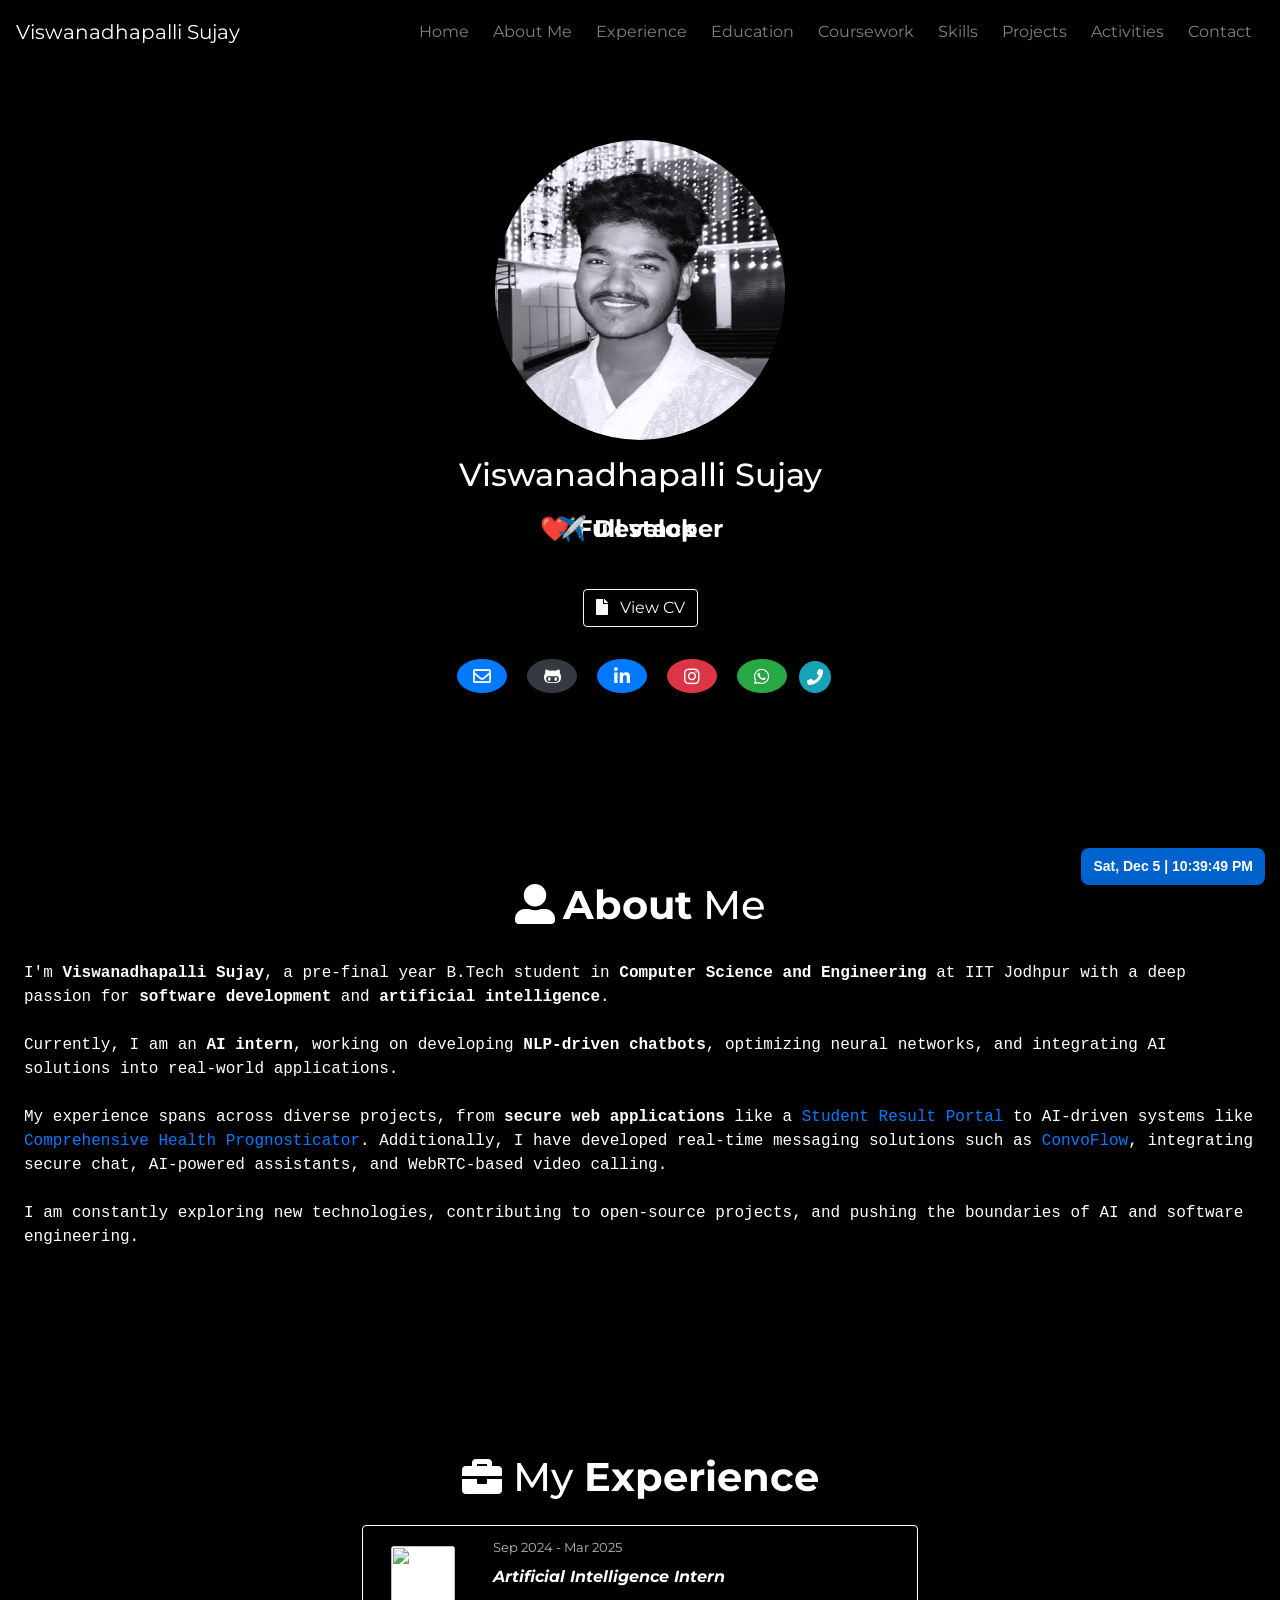
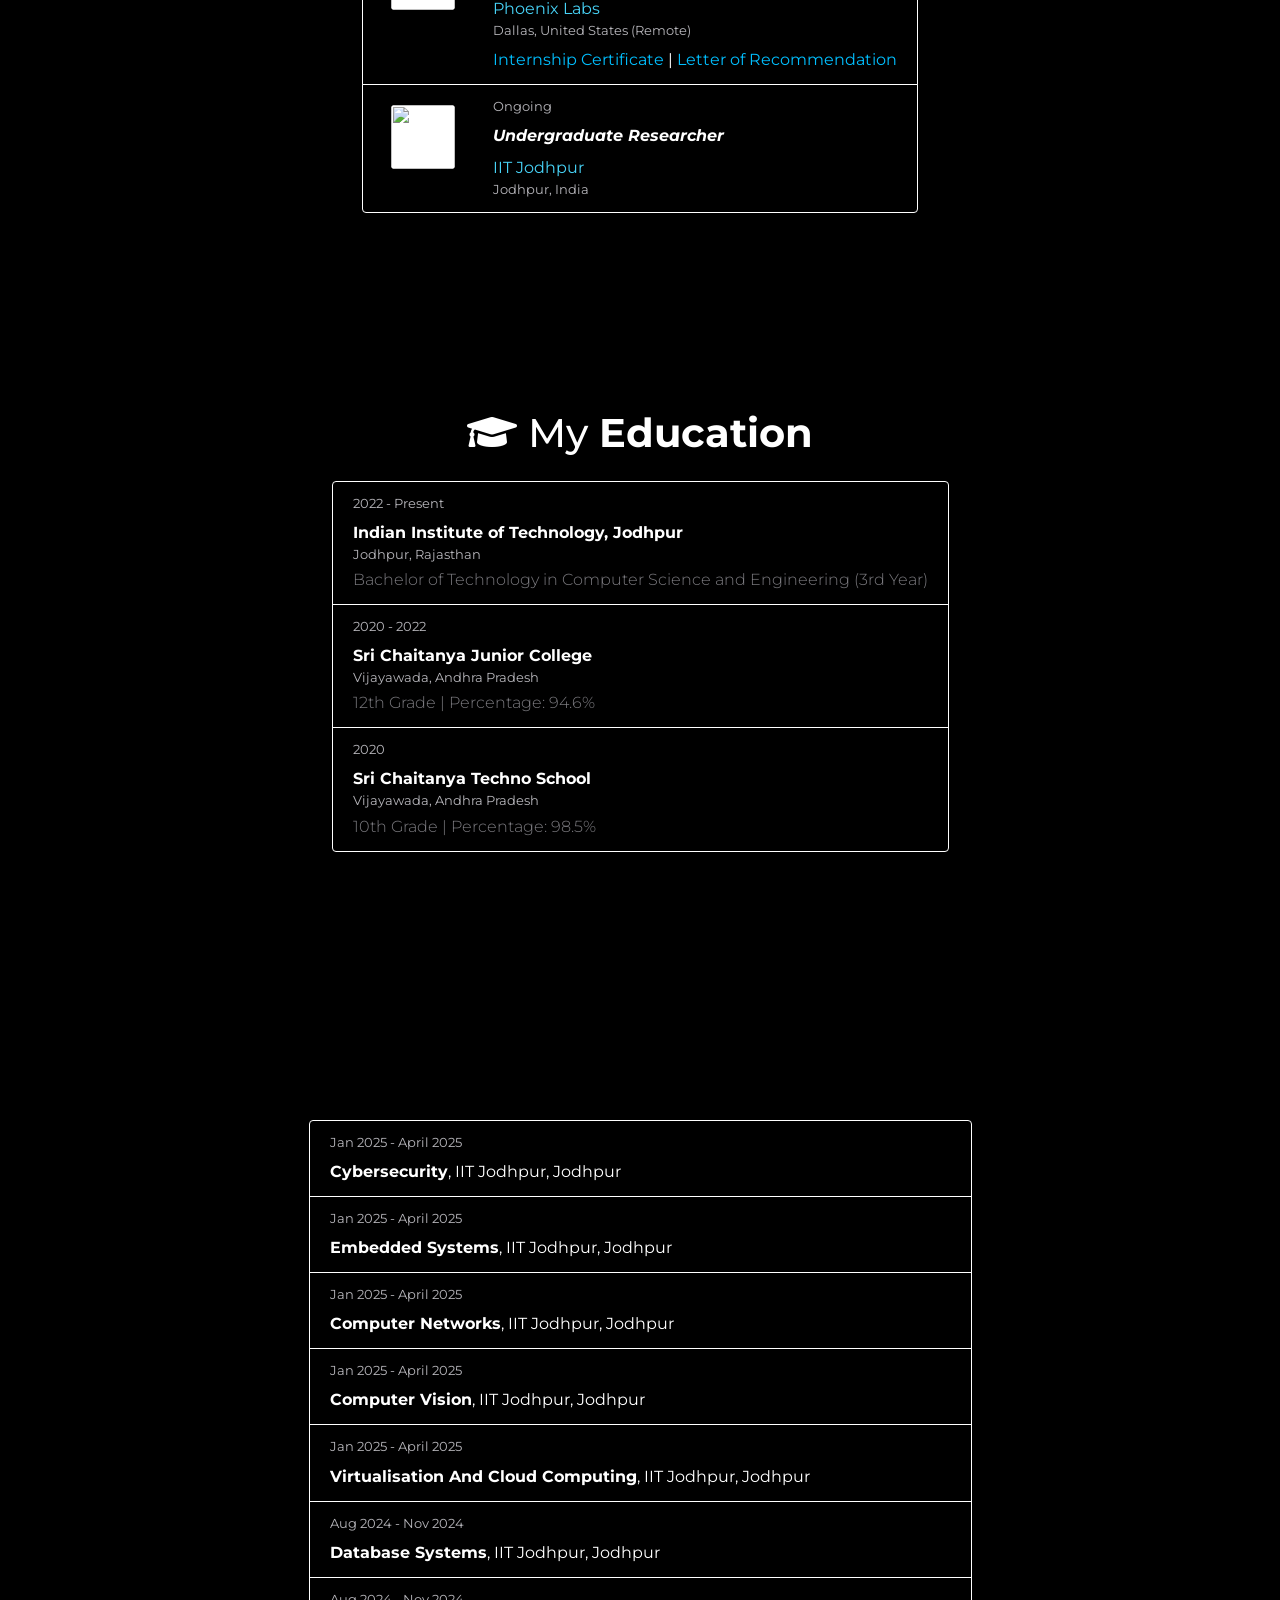
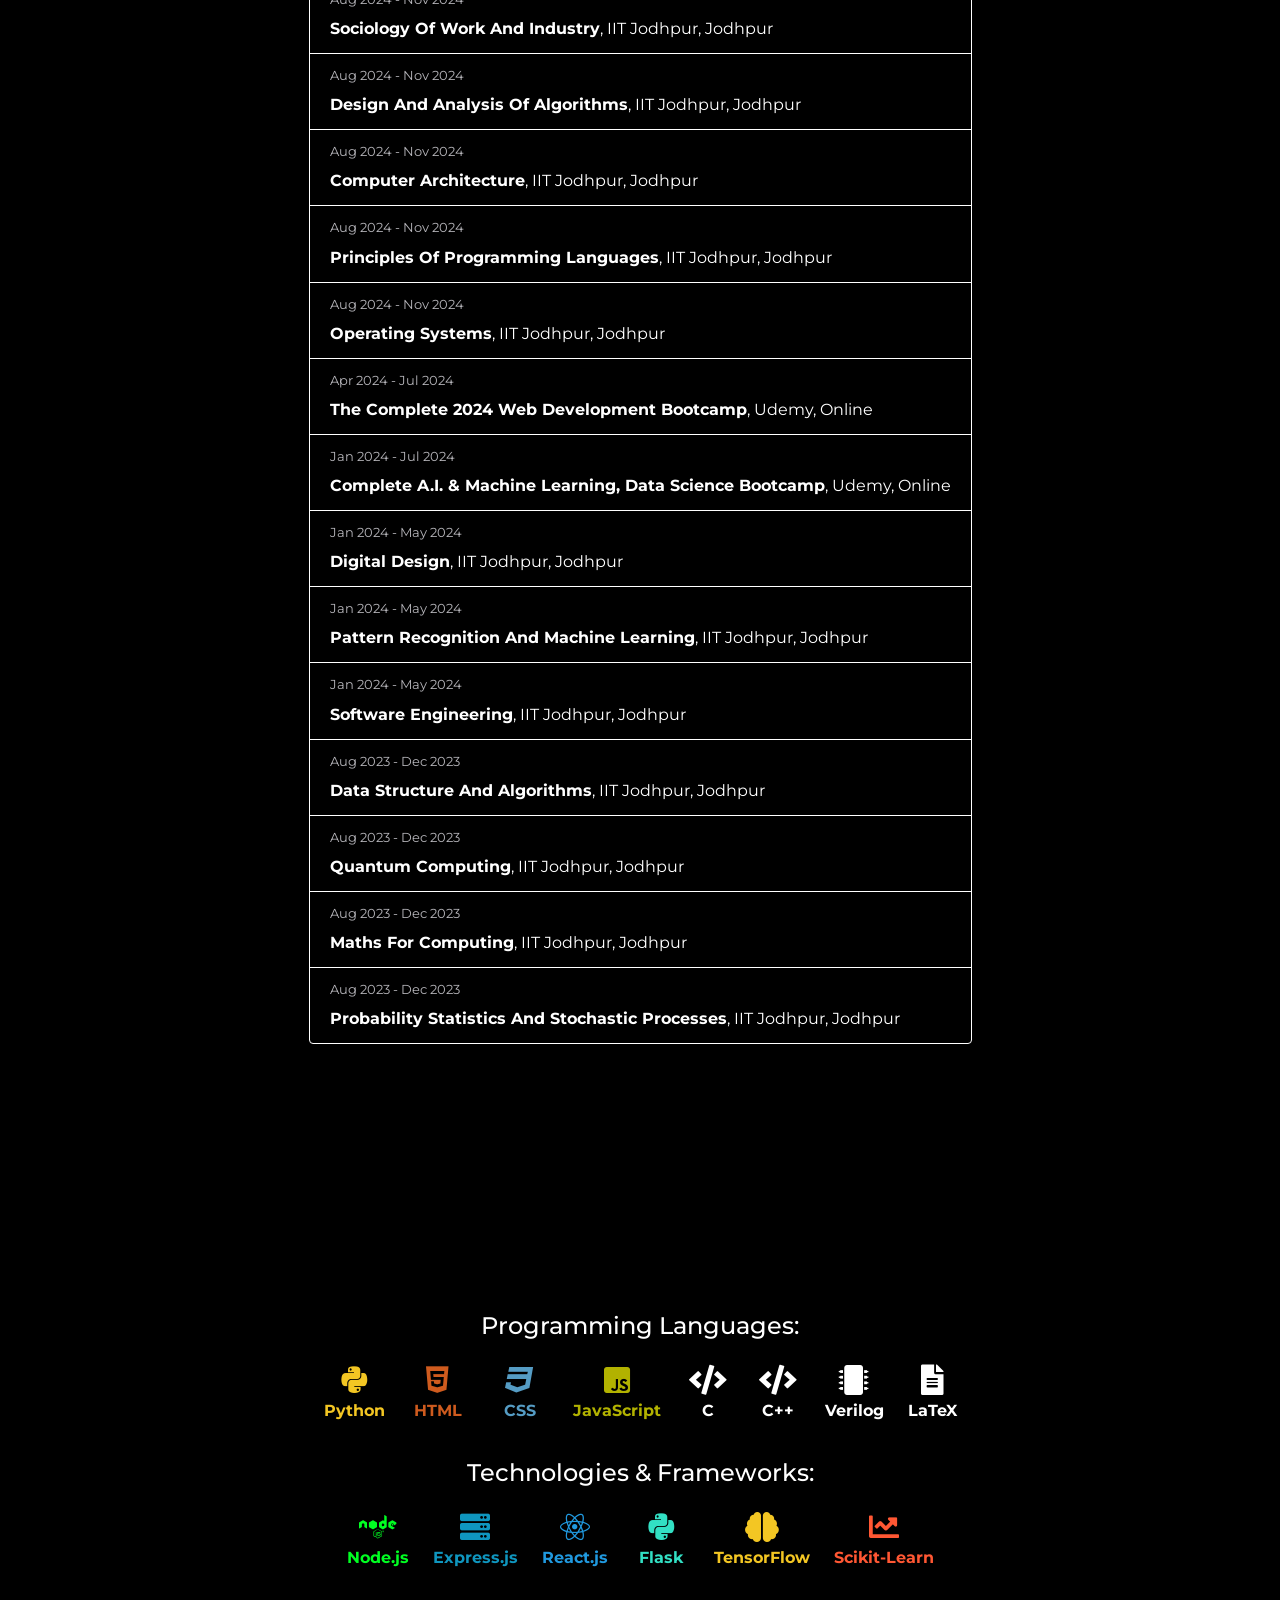
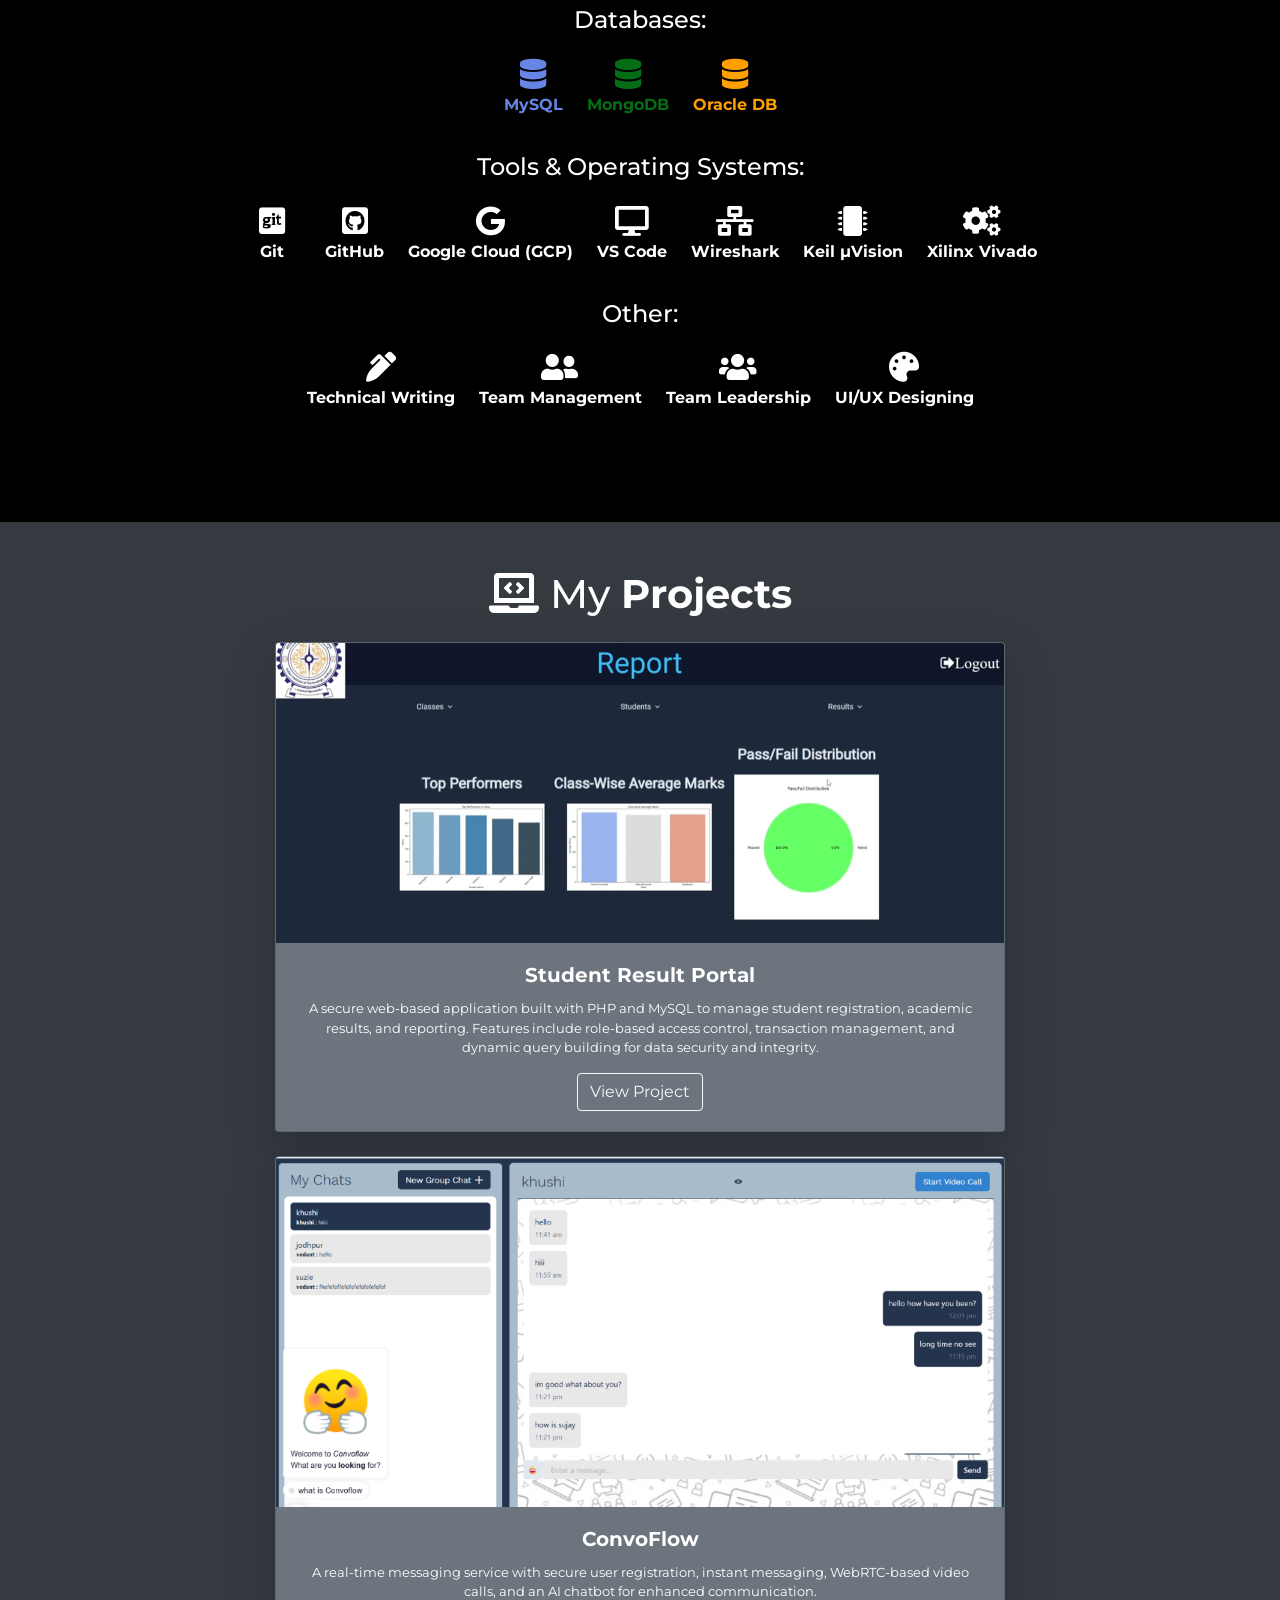
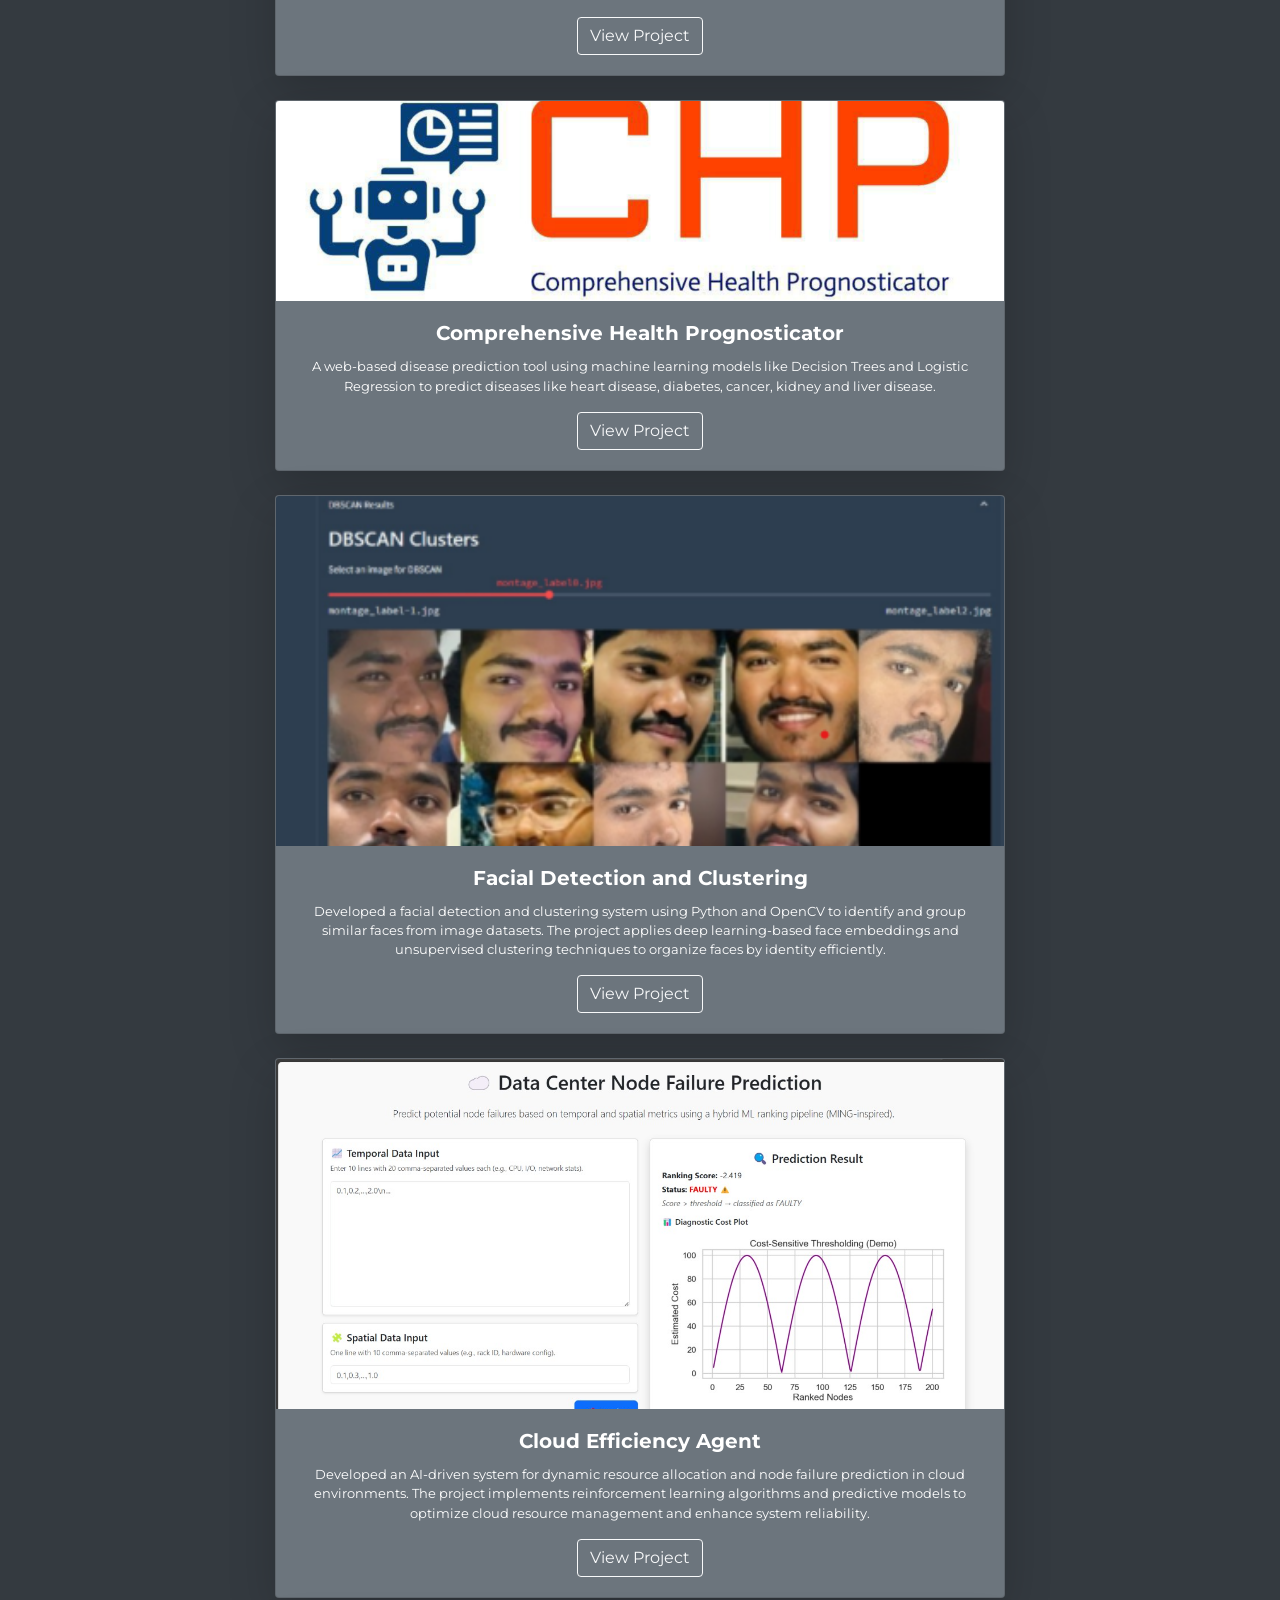
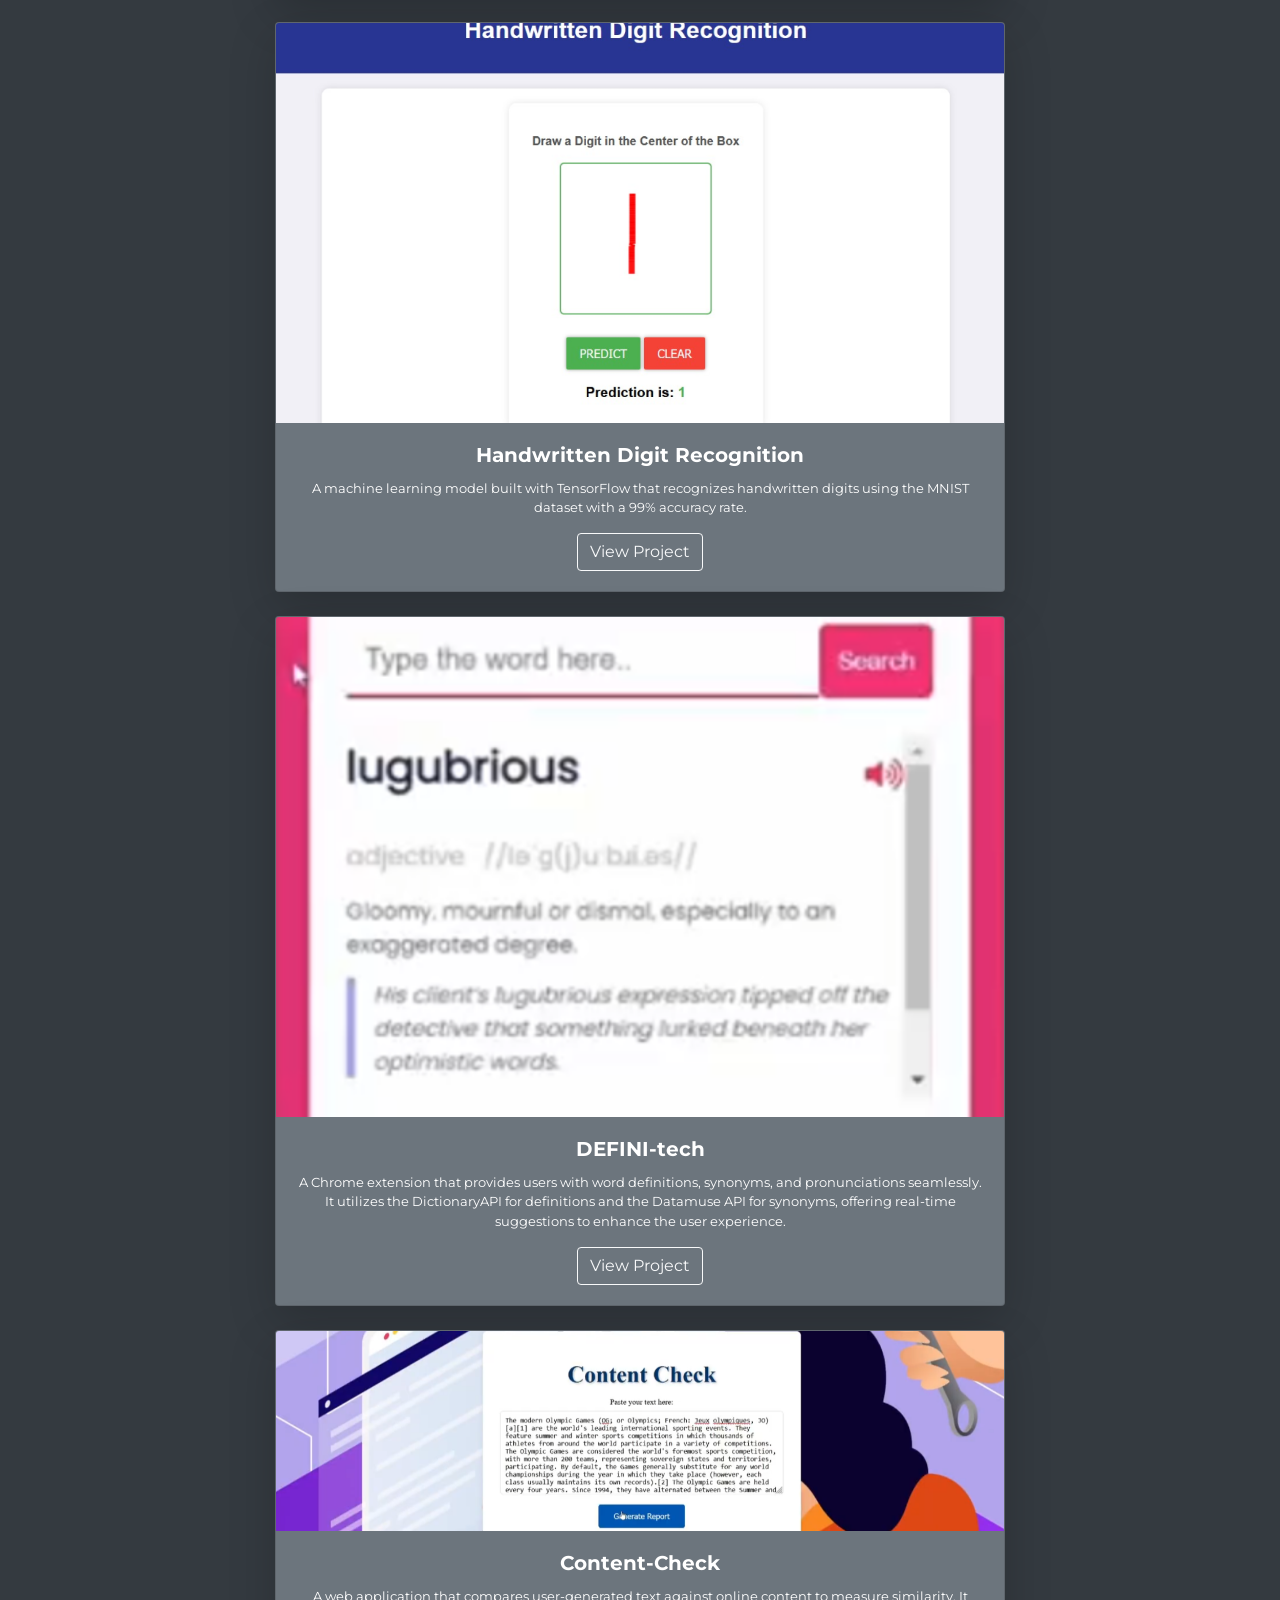
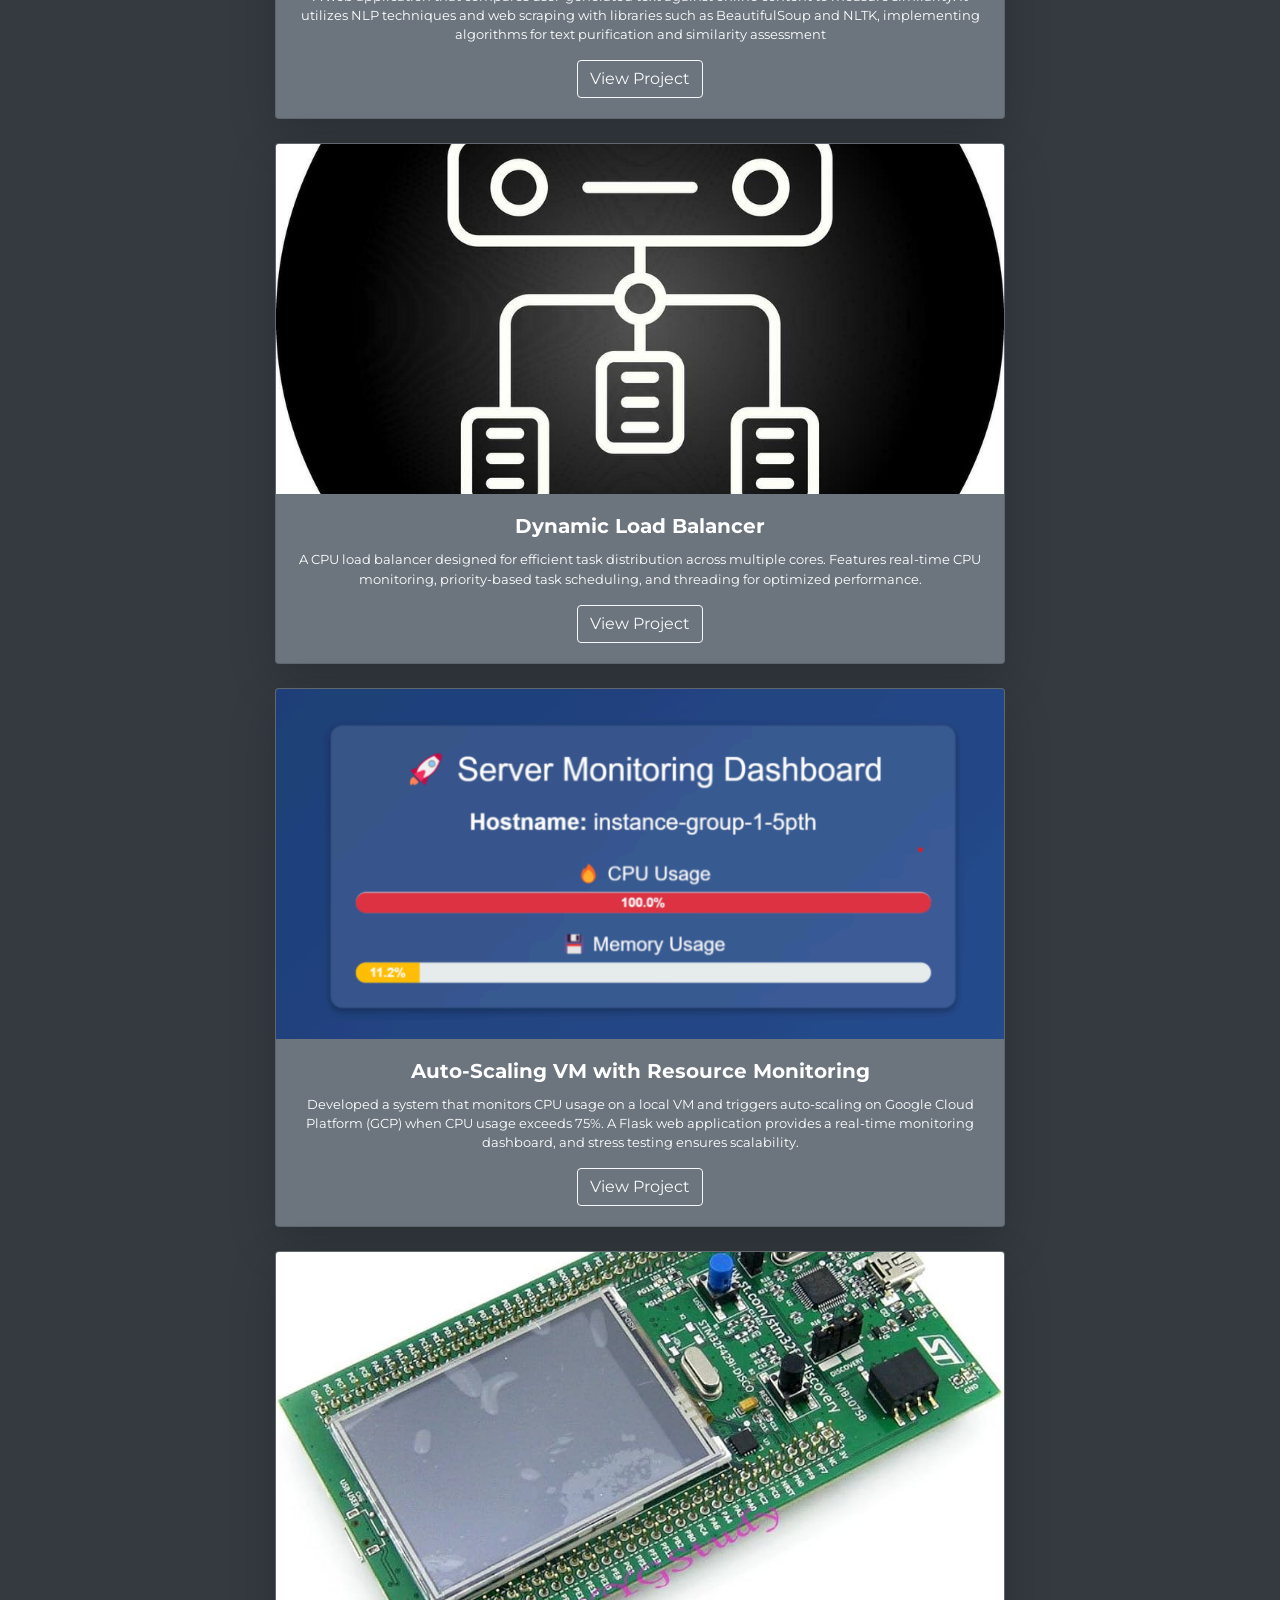
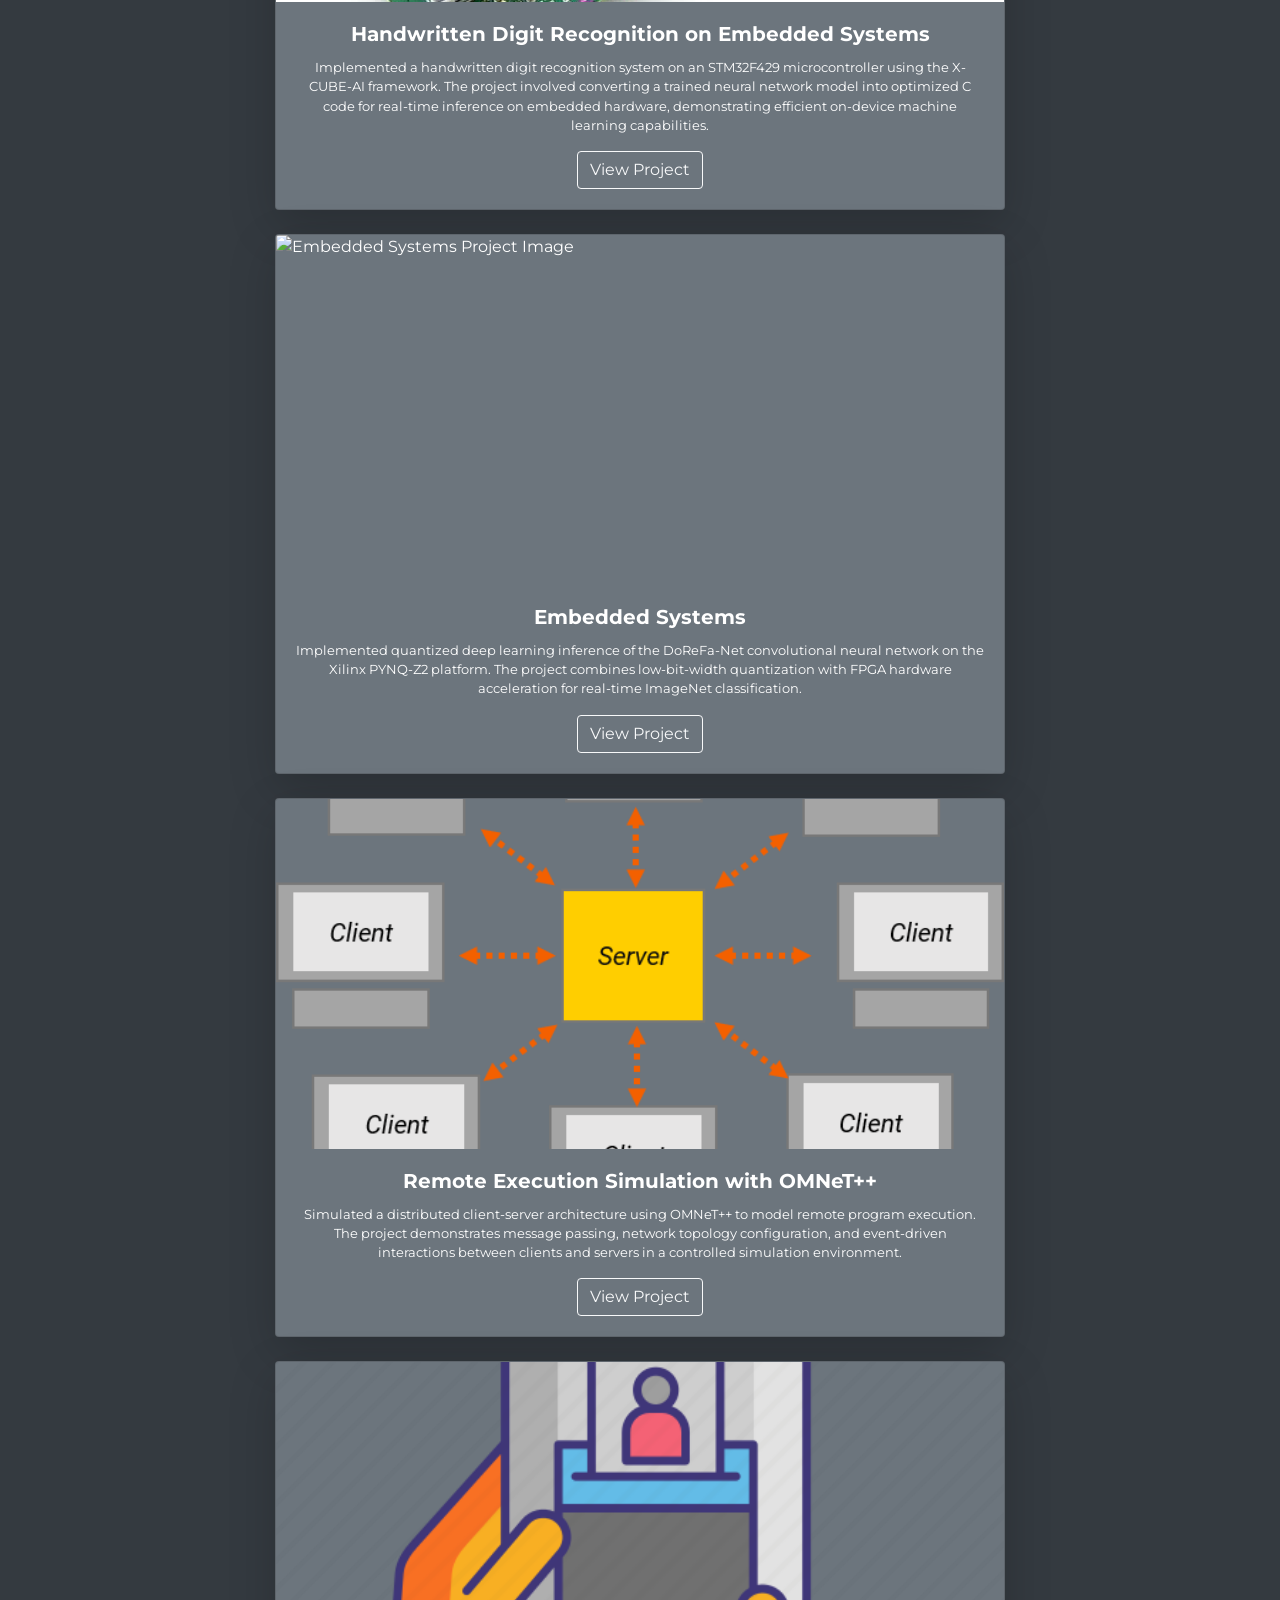
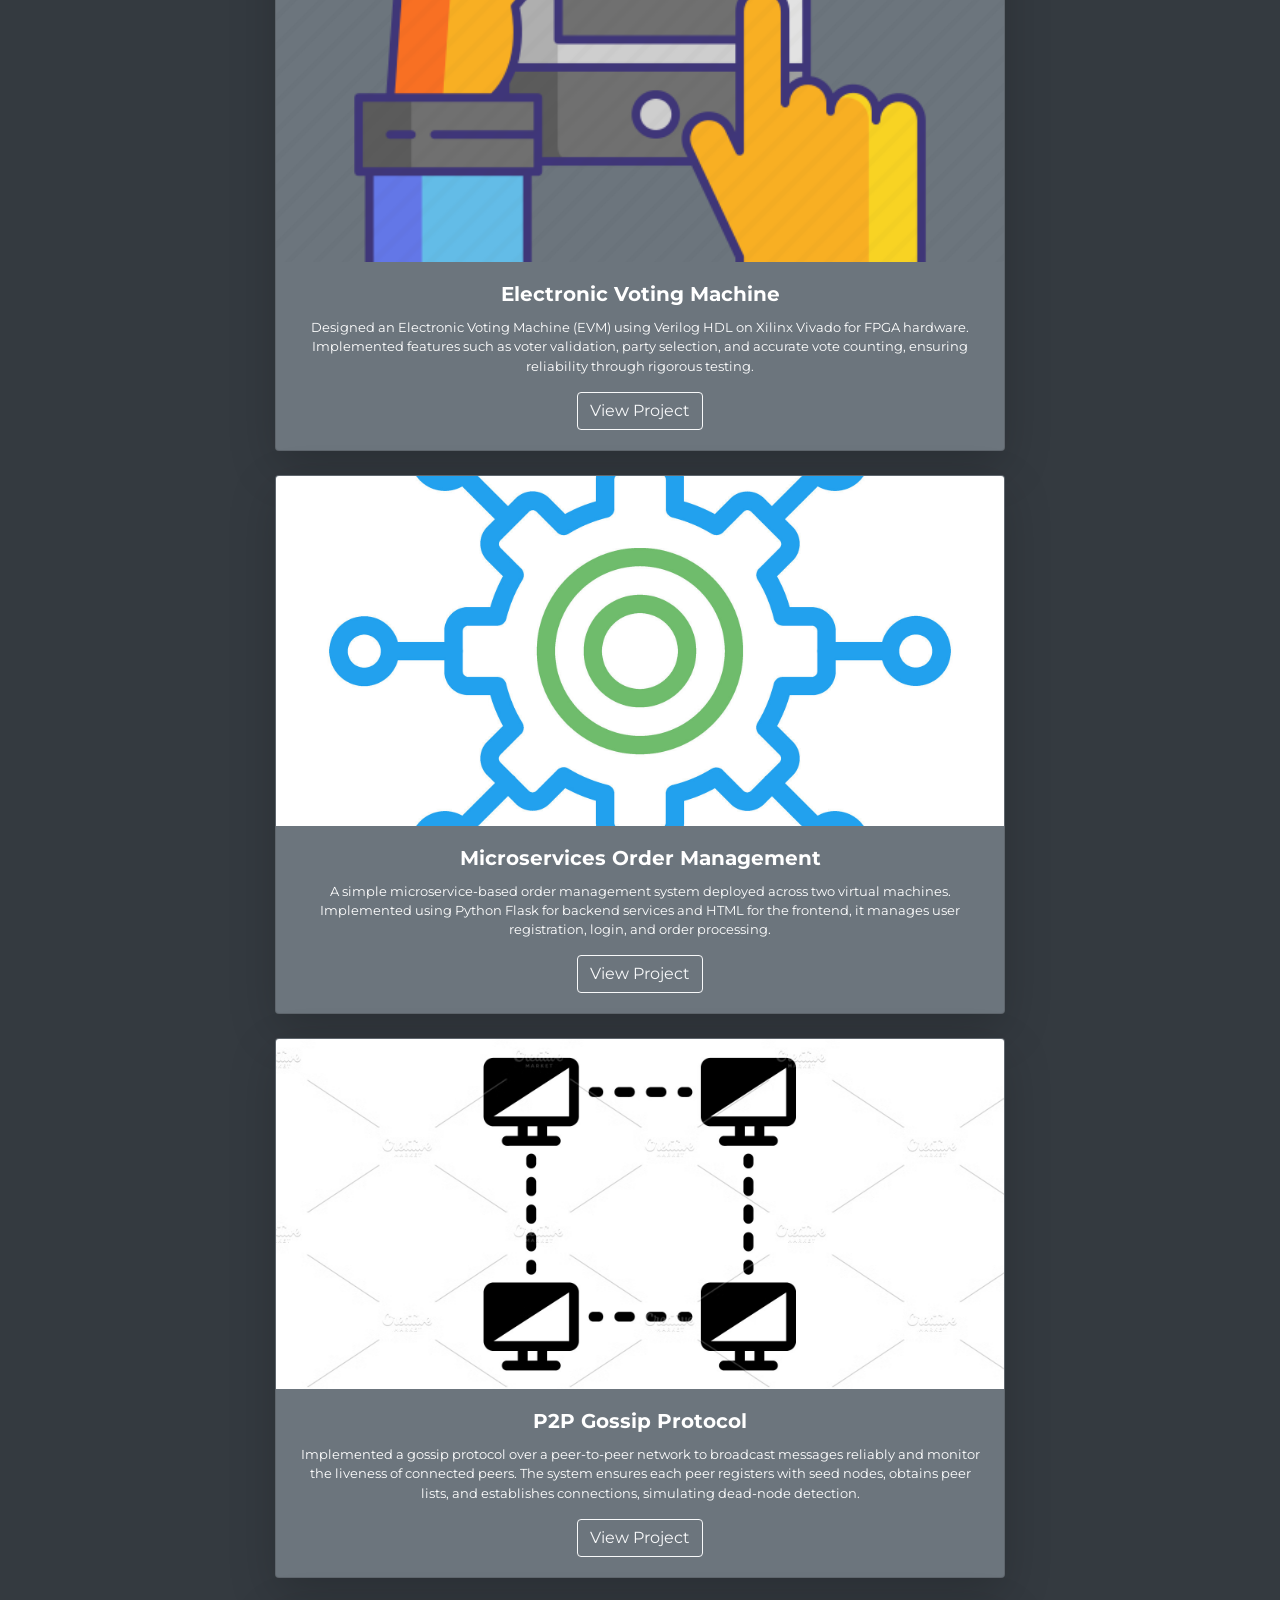
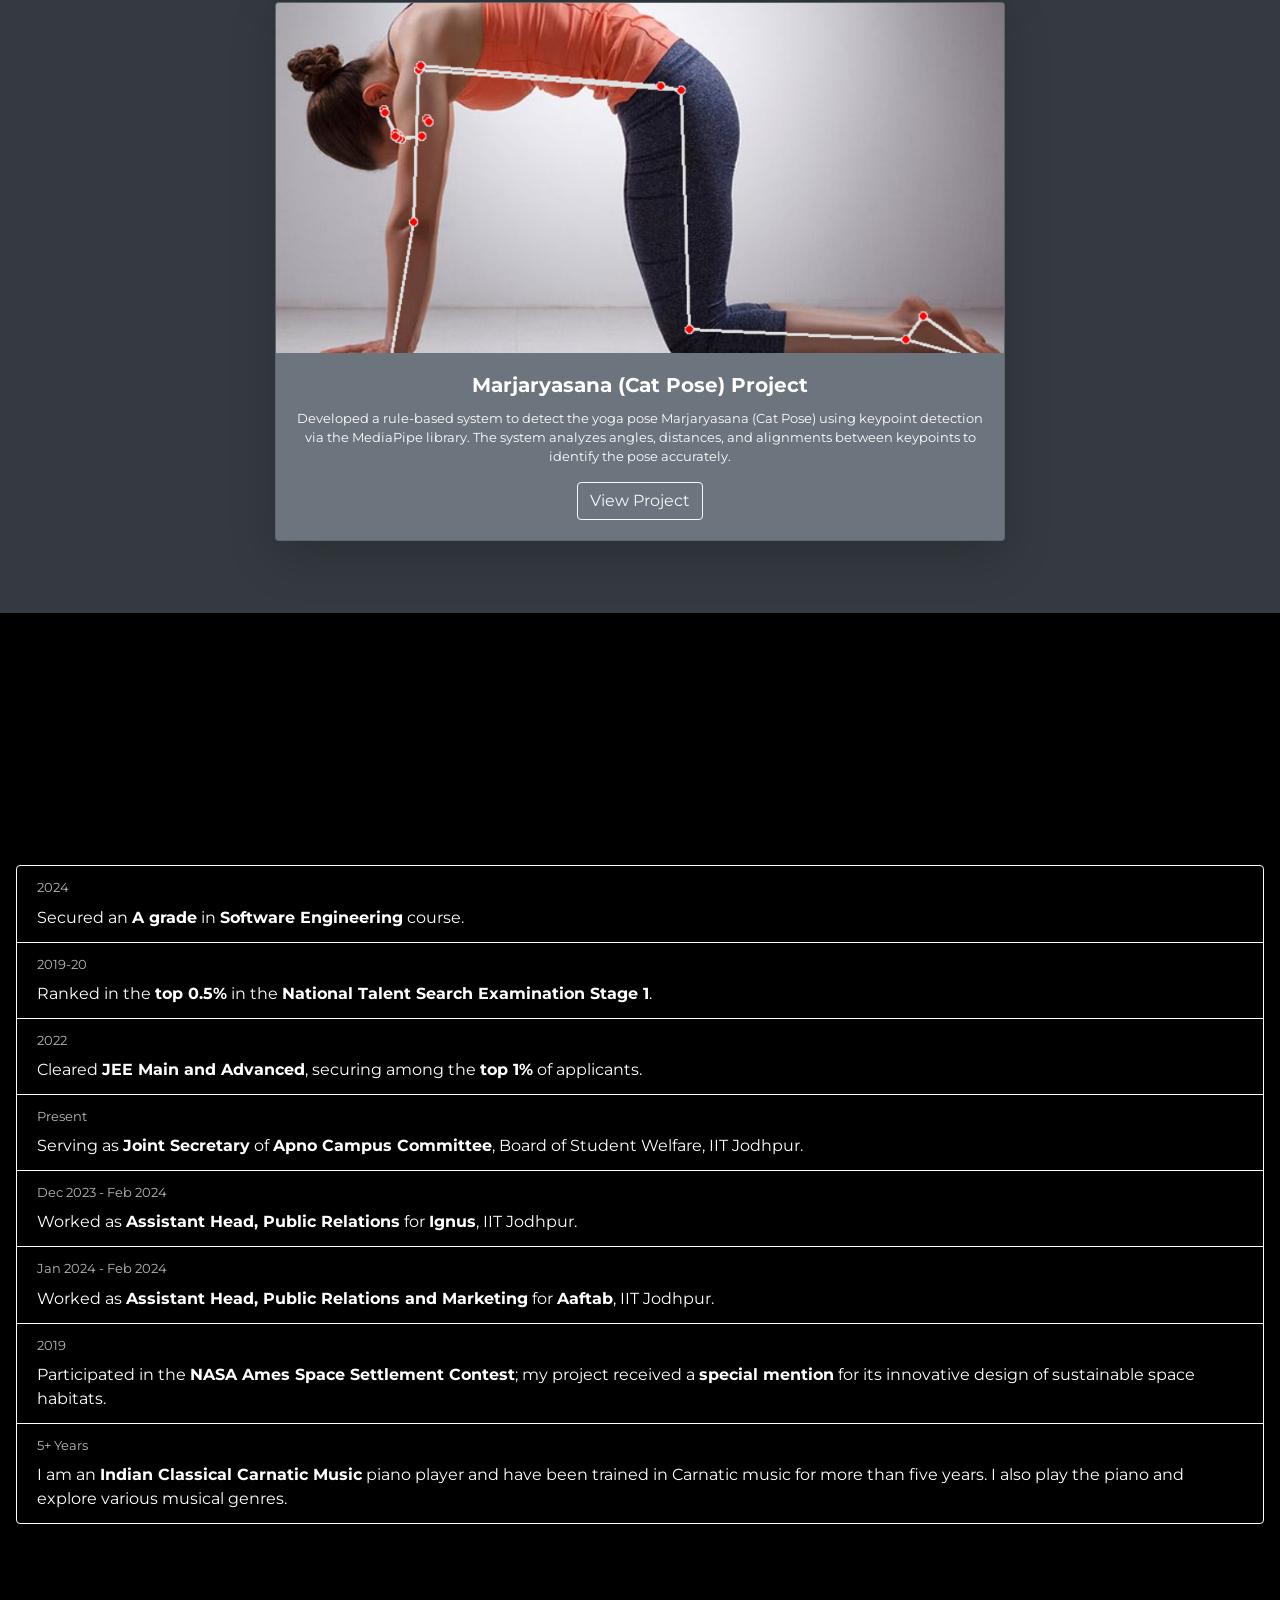
==== commit 9b56700e: "added projects" ====
--- a/index.html
+++ b/index.html
@@ -116,7 +116,7 @@
 
     <!-- Home Section START -->
     <section id="home" style="margin-top: 0%; padding-top: 60px;">
-        <img id="tilt" class="rounded-circle d-block mx-auto m-3" src="Images/profile.jpg" height="300" width="300"
+        <img id="tilt" class="rounded-circle d-block mx-auto m-3" src="Images/profile.jpg" height="300" width="290"
             data-aos="zoom-in-up">
         <div class="h2 mt-2 text-center" style="color: #FFFFFF">Viswanadhapalli Sujay</div>
 
@@ -135,7 +135,7 @@
         </div>
 
         <div class="d-flex align-items-center">
-            <a href="https://drive.google.com/file/d/1SnYW3HcEbEnkVOyhLWYZmQ6EKa96J-C9/view?usp=sharing"
+            <a href="https://drive.google.com/file/d/1nzkvv2DBDO3b8IH9Ba2gcTU1K8L1hyWe/view?usp=sharing"
                 class="btn btn-outline-light d-block mx-auto m-4" target="_blank" role="button"><i
                     class="fas fa-file mr-2"></i>
                 View CV</a>
@@ -192,19 +192,28 @@
                             src="https://media.licdn.com/dms/image/v2/D4D0BAQGvr-KAY2ou5Q/company-logo_200_200/company-logo_200_200/0/1699684113017?e=2147483647&v=beta&t=eQaHbjfQv5CC6YRZWD4Q7QszirwxvI8nYsgSZoyn9W0" width="64" height="64" />
                     </div>
                     <div class="col-auto">
-                        <div class="small" style="color: #b7b6bb">Ongoing</div>
+                        <div class="small" style="color: #b7b6bb">Sep 2024 - Mar 2025</div>
                         <div class="large font-weight-bold font-italic mt-2" style="color: #FFFFFF;">
                             Artificial Intelligence Intern
                         </div>
                         <div class="large mt-2" style="color: #FFFFFF;">
-                            <a class="text-decoration-none" href="https://jmedia-corp.com" target="_blank">
-                                JMedia Corporation
+                            <a class="text-decoration-none" href="https://phoenixlabsglobal.org/" target="_blank">
+                                Phoenix Labs
                             </a>
                         </div>
                         <div class="small" style="color: #b7b6bb">Dallas, United States (Remote)</div>
+                        <div class="mt-2">
+                            <a class="text-decoration-none" href="https://drive.google.com/file/d/1LMZkaNEyyjq1XavjuYHYEmQzQ5Tf_trz/view?usp=sharing" target="_blank" style="color: #00BFFF;">
+                                Internship Certificate
+                            </a> |
+                            <a class="text-decoration-none" href="https://drive.google.com/file/d/1dj_zQMA9nQhRZcTONdoj4R8Dm2G1Tcyh/view?usp=sharing" target="_blank" style="color: #00BFFF;">
+                                Letter of Recommendation
+                            </a>
+                        </div>
                     </div>
                 </div>
             </li>
+            
             <!-- Undergraduate Research at IIT Jodhpur -->
             <li class="list-group-item">
                 <div class="row">
@@ -285,23 +294,23 @@
     <div class="h1 text-center" data-aos="zoom-in-up"><i class="fas fa-book mr-2"></i> My <b>Coursework</b></div>
     <ul class="list-group p-3 mx-auto" style="width: fit-content;" data-aos="zoom-in-down">
         <li class="list-group-item">
-            <div class="small" style="color: #b7b6bb">Jan 2025 - Present</div>
+            <div class="small" style="color: #b7b6bb">Jan 2025 - April 2025</div>
             <div class="large mt-2"><b>Cybersecurity</b>, IIT Jodhpur, Jodhpur</div>
         </li>
         <li class="list-group-item">
-            <div class="small" style="color: #b7b6bb">Jan 2025 - Present</div>
+            <div class="small" style="color: #b7b6bb">Jan 2025 - April 2025</div>
             <div class="large mt-2"><b>Embedded Systems</b>, IIT Jodhpur, Jodhpur</div>
         </li>
         <li class="list-group-item">
-            <div class="small" style="color: #b7b6bb">Jan 2025 - Present</div>
+            <div class="small" style="color: #b7b6bb">Jan 2025 - April 2025</div>
             <div class="large mt-2"><b>Computer Networks</b>, IIT Jodhpur, Jodhpur</div>
         </li>
         <li class="list-group-item">
-            <div class="small" style="color: #b7b6bb">Jan 2025 - Present</div>
+            <div class="small" style="color: #b7b6bb">Jan 2025 - April 2025</div>
             <div class="large mt-2"><b>Computer Vision</b>, IIT Jodhpur, Jodhpur</div>
         </li>
         <li class="list-group-item">
-            <div class="small" style="color: #b7b6bb">Jan 2025 - Present</div>
+            <div class="small" style="color: #b7b6bb">Jan 2025 - April 2025</div>
             <div class="large mt-2"><b>Virtualisation And Cloud Computing</b>, IIT Jodhpur, Jodhpur</div>
         </li>
         <li class="list-group-item">
@@ -577,6 +586,34 @@
                     </div>
                 </div>
             </div>
+             <!-- Facial Detection and Clustering Project -->
+<div class="col-md-8 mb-4" data-aos="fade-up">
+    <div class="card bg-secondary text-white shadow-lg rounded-3">
+        <img src="Images\facial.png" class="card-img-top" alt="Facial Detection Project Image" style="height: 350px; object-fit: cover;">
+        <div class="card-body text-center">
+            <h5 class="card-title font-weight-bold">Facial Detection and Clustering</h5>
+            <p class="card-text small">
+                Developed a facial detection and clustering system using Python and OpenCV to identify and group similar faces from image datasets. The project applies deep learning-based face embeddings and unsupervised clustering techniques to organize faces by identity efficiently.
+            </p>
+            <a href="https://github.com/sujayv16/facial-detection-and-clustering" class="btn btn-outline-light" target="_blank">View Project</a>
+        </div>
+    </div>
+</div>
+
+<!-- Cloud Efficiency Agent Project -->
+<div class="col-md-8 mb-4" data-aos="fade-up">
+    <div class="card bg-secondary text-white shadow-lg rounded-3">
+        <img src="Images\cloud.jpg" class="card-img-top" alt="Cloud Efficiency Agent Project Image" style="height: 350px; object-fit: cover;">
+        <div class="card-body text-center">
+            <h5 class="card-title font-weight-bold">Cloud Efficiency Agent</h5>
+            <p class="card-text small">
+                Developed an AI-driven system for dynamic resource allocation and node failure prediction in cloud environments. The project implements reinforcement learning algorithms and predictive models to optimize cloud resource management and enhance system reliability.
+            </p>
+            <a href="https://github.com/sujayv16/Cloud-Efficiency-Agent" class="btn btn-outline-light" target="_blank">View Project</a>
+        </div>
+    </div>
+</div>
+
 
             <!-- Handwritten Digit Recognition -->
             <div class="col-md-8 mb-4" data-aos="fade-up">
@@ -638,6 +675,62 @@
                     </div>
                 </div>
             </div>
+            <!-- Auto-Scaling VM with Resource Monitoring Project -->
+<div class="col-md-8 mb-4" data-aos="fade-up">
+    <div class="card bg-secondary text-white shadow-lg rounded-3">
+      <img src="Images\autoscalevm.png" class="card-img-top" alt="Auto-Scaling VM Project Image" style="height: 350px; object-fit: cover;">
+      <div class="card-body text-center">
+        <h5 class="card-title font-weight-bold">Auto-Scaling VM with Resource Monitoring</h5>
+        <p class="card-text small">
+          Developed a system that monitors CPU usage on a local VM and triggers auto-scaling on Google Cloud Platform (GCP) when CPU usage exceeds 75%. A Flask web application provides a real-time monitoring dashboard, and stress testing ensures scalability.
+        </p>
+        <a href="https://github.com/sujayv16/auto-scaling-vm" class="btn btn-outline-light" target="_blank">View Project</a>
+      </div>
+    </div>
+  </div>
+<!-- Handwritten Digit Recognition on Embedded Systems Project -->
+<div class="col-md-8 mb-4" data-aos="fade-up">
+    <div class="card bg-secondary text-white shadow-lg rounded-3">
+      <img src="Images\stmf429.jpg" class="card-img-top" alt="Handwritten Digit Recognition Project Image" style="height: 350px; object-fit: cover;">
+      <div class="card-body text-center">
+        <h5 class="card-title font-weight-bold">Handwritten Digit Recognition on Embedded Systems</h5>
+        <p class="card-text small">
+          Implemented a handwritten digit recognition system on an STM32F429 microcontroller using the X-CUBE-AI framework. The project involved converting a trained neural network model into optimized C code for real-time inference on embedded hardware, demonstrating efficient on-device machine learning capabilities.
+        </p>
+        <a href="https://github.com/sujayv16/handwritten-digit-recognition-digital-systems" class="btn btn-outline-light" target="_blank">View Project</a>
+      </div>
+    </div>
+  </div>
+    
+            <!-- Embedded Systems Project -->
+<div class="col-md-8 mb-4" data-aos="fade-up">
+    <div class="card bg-secondary text-white shadow-lg rounded-3">
+        <img src="C:\Users\Sujay\OneDrive\Desktop\sujay.portfolio\Images\pynq.jpg" class="card-img-top" alt="Embedded Systems Project Image" style="height: 350px; object-fit: cover;">
+        <div class="card-body text-center">
+            <h5 class="card-title font-weight-bold">Embedded Systems</h5>
+            <p class="card-text small">
+                Implemented quantized deep learning inference of the DoReFa‑Net convolutional neural network on the Xilinx PYNQ‑Z2 platform. The project combines low‑bit‑width quantization with FPGA hardware acceleration for real‑time ImageNet classification.
+            </p>
+            <a href="https://github.com/sujayv16/EMBEDDED-SYSTEMS" class="btn btn-outline-light" target="_blank">View Project</a>
+        </div>
+    </div>
+</div>
+
+<!-- Remote Execution Simulation with OMNeT++ Project -->
+<div class="col-md-8 mb-4" data-aos="fade-up">
+    <div class="card bg-secondary text-white shadow-lg rounded-3">
+        <img src="Images\omnetpp.png" class="card-img-top" alt="Remote Execution Simulation Project Image" style="height: 350px; object-fit: cover;">
+        <div class="card-body text-center">
+            <h5 class="card-title font-weight-bold">Remote Execution Simulation with OMNeT++</h5>
+            <p class="card-text small">
+                Simulated a distributed client-server architecture using OMNeT++ to model remote program execution. The project demonstrates message passing, network topology configuration, and event-driven interactions between clients and servers in a controlled simulation environment.
+            </p>
+            <a href="https://github.com/sujayv16/Remote-Execution-Simulation-with-OMNeT-" class="btn btn-outline-light" target="_blank">View Project</a>
+        </div>
+    </div>
+</div>
+
+
             <!-- Electronic Voting Machine -->
             <div class="col-md-8 mb-4" data-aos="fade-up">
                 <div class="card bg-secondary text-white shadow-lg rounded-3">
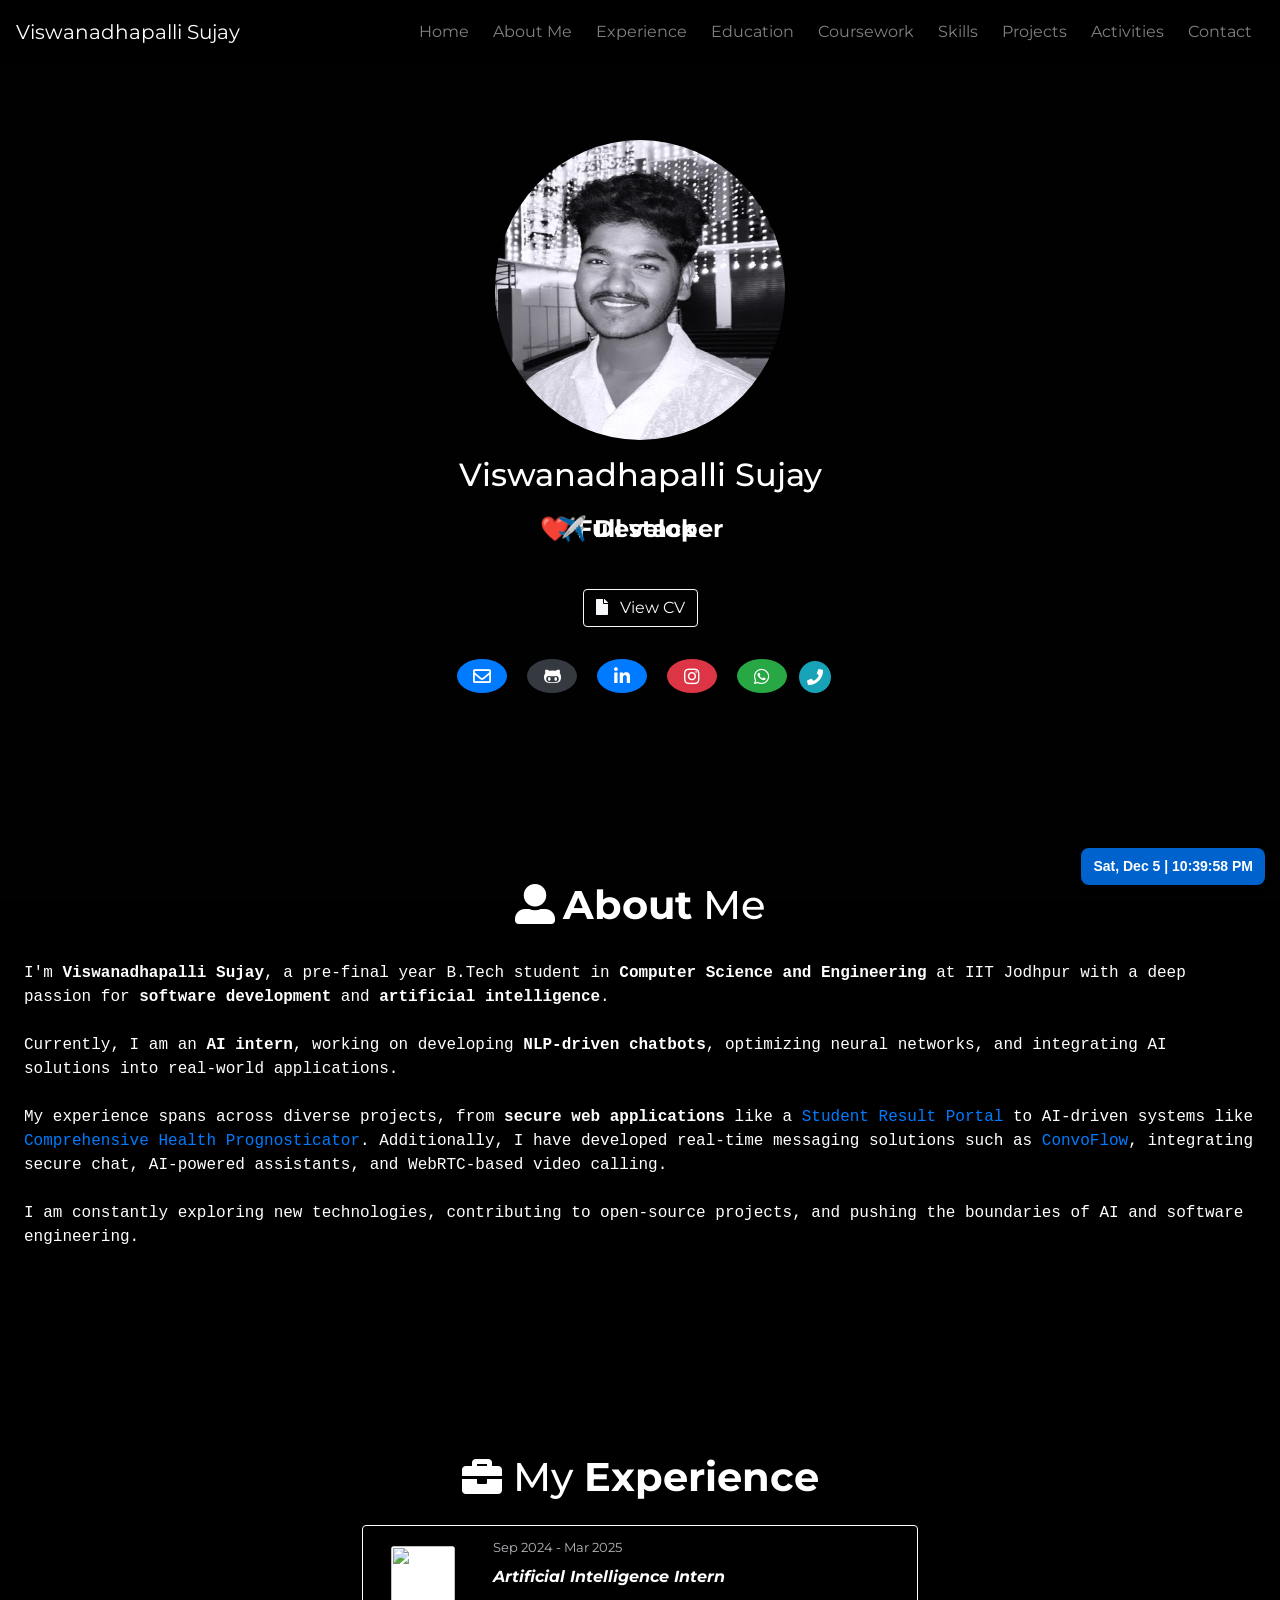
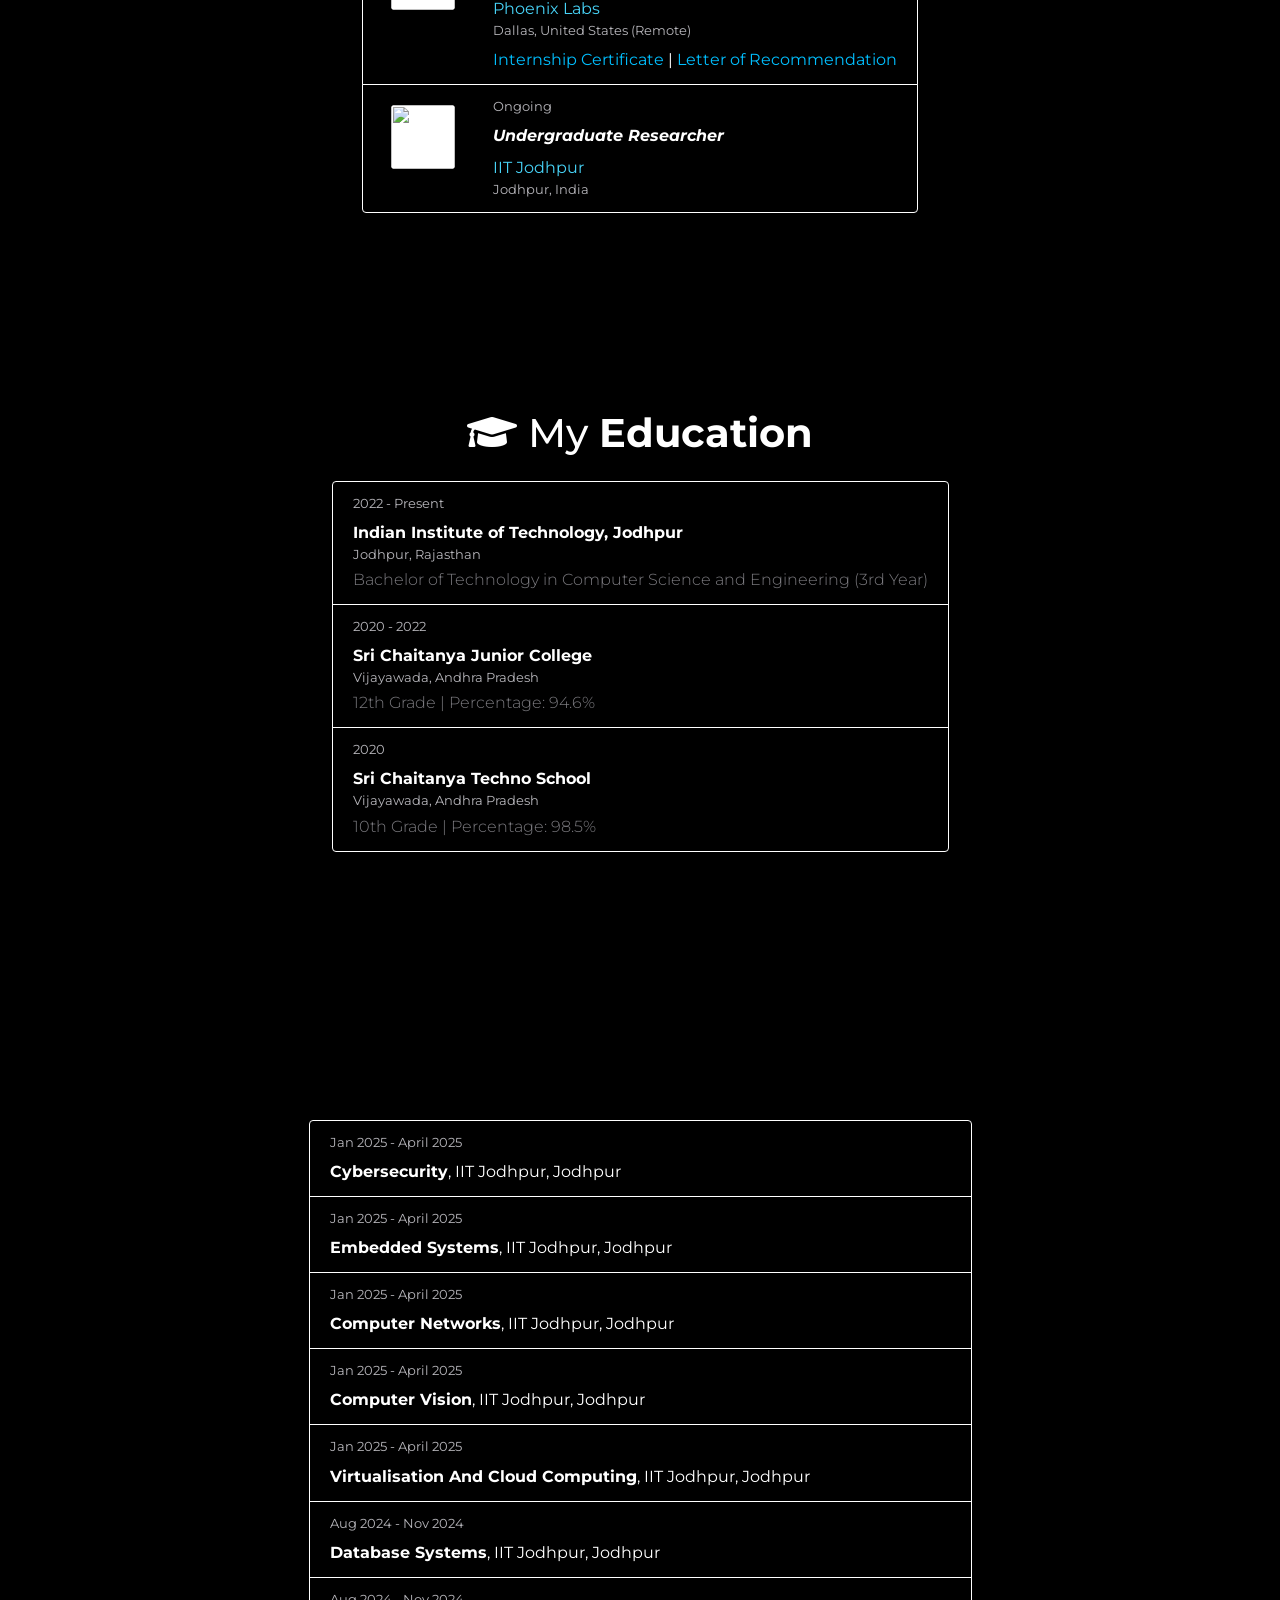
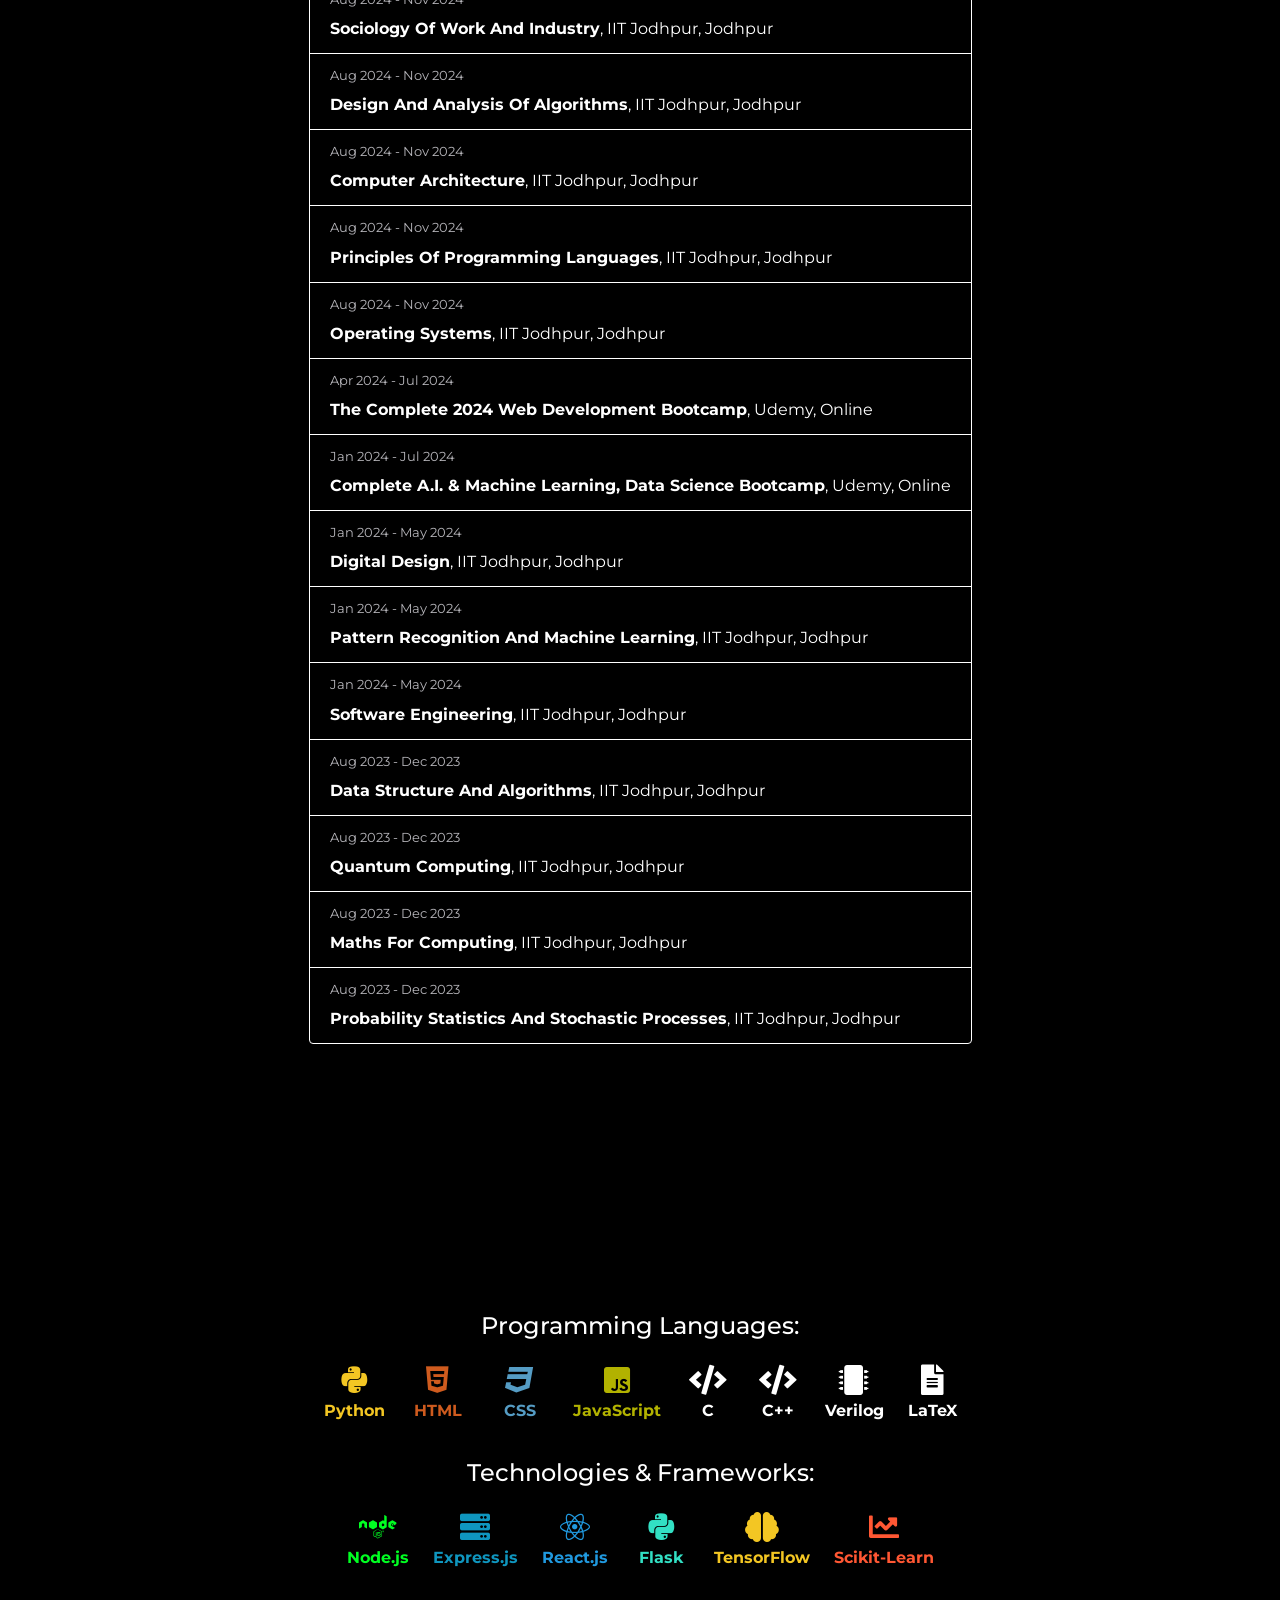
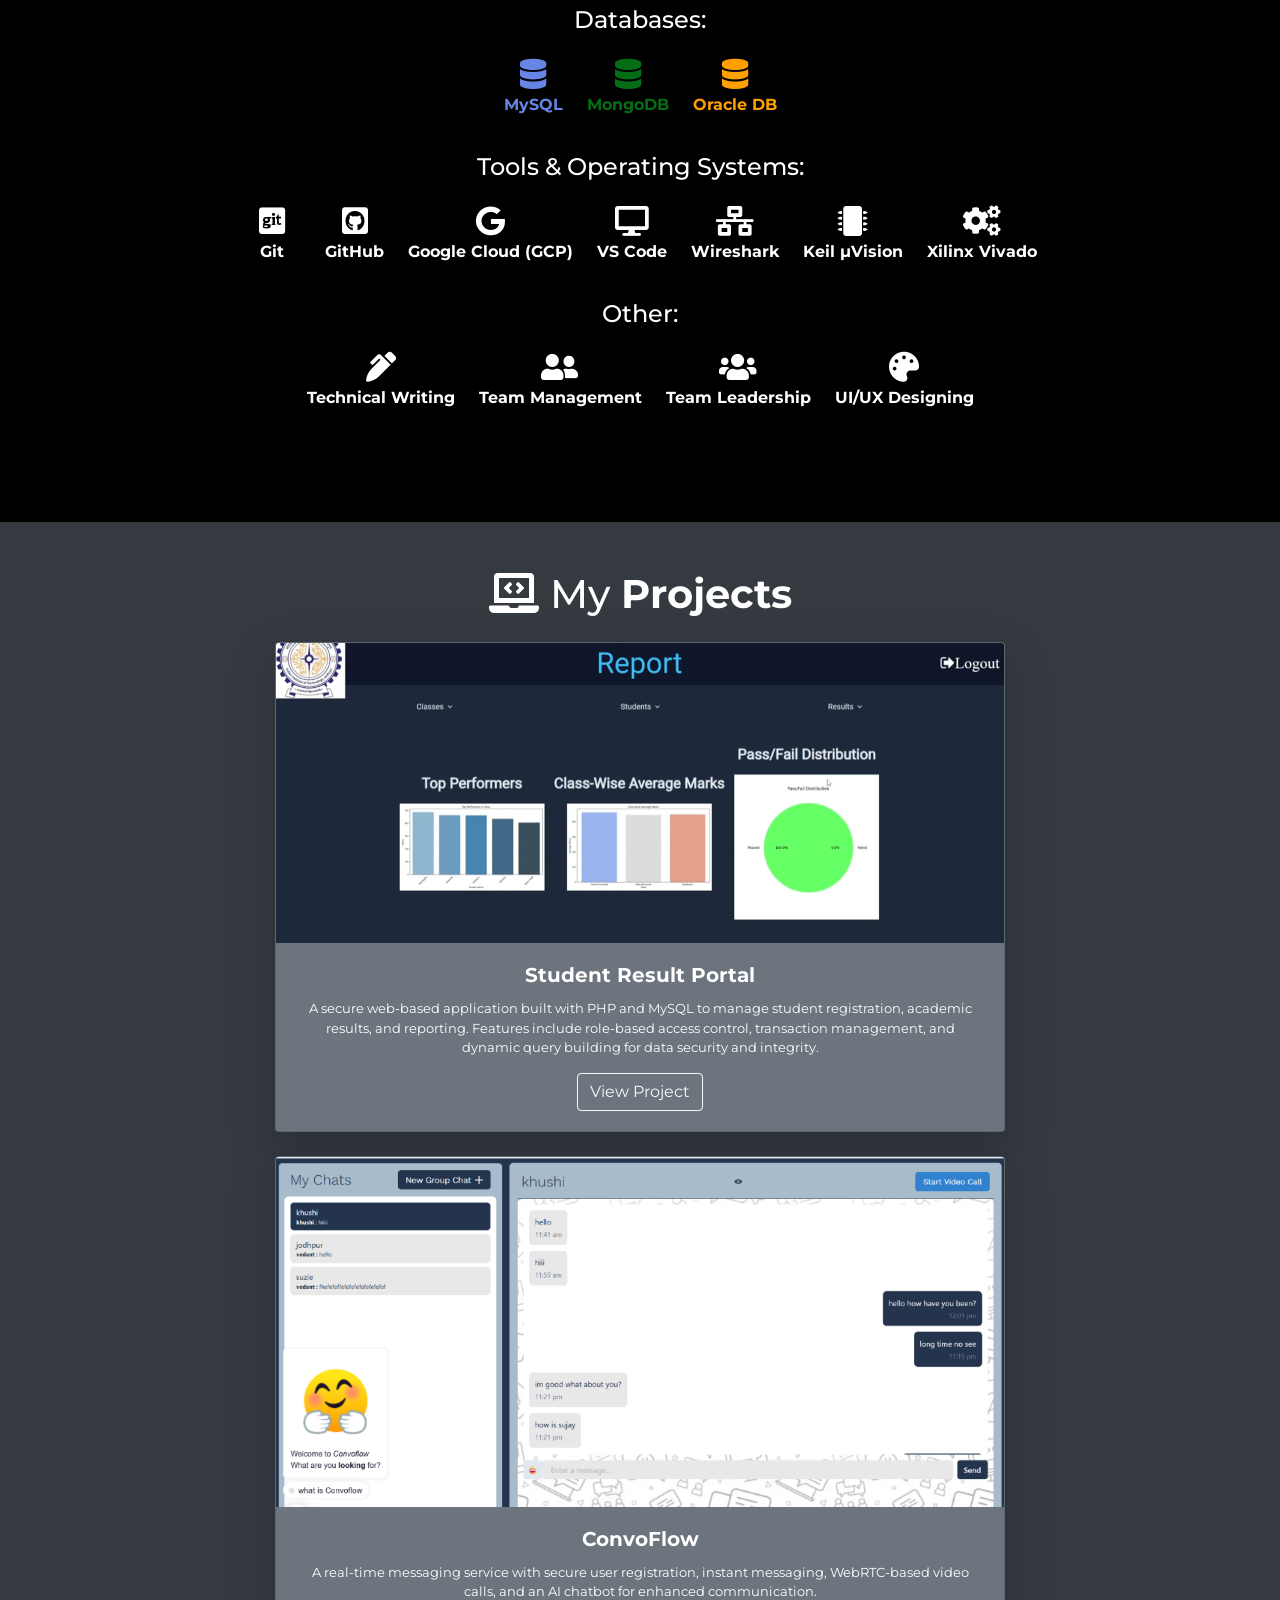
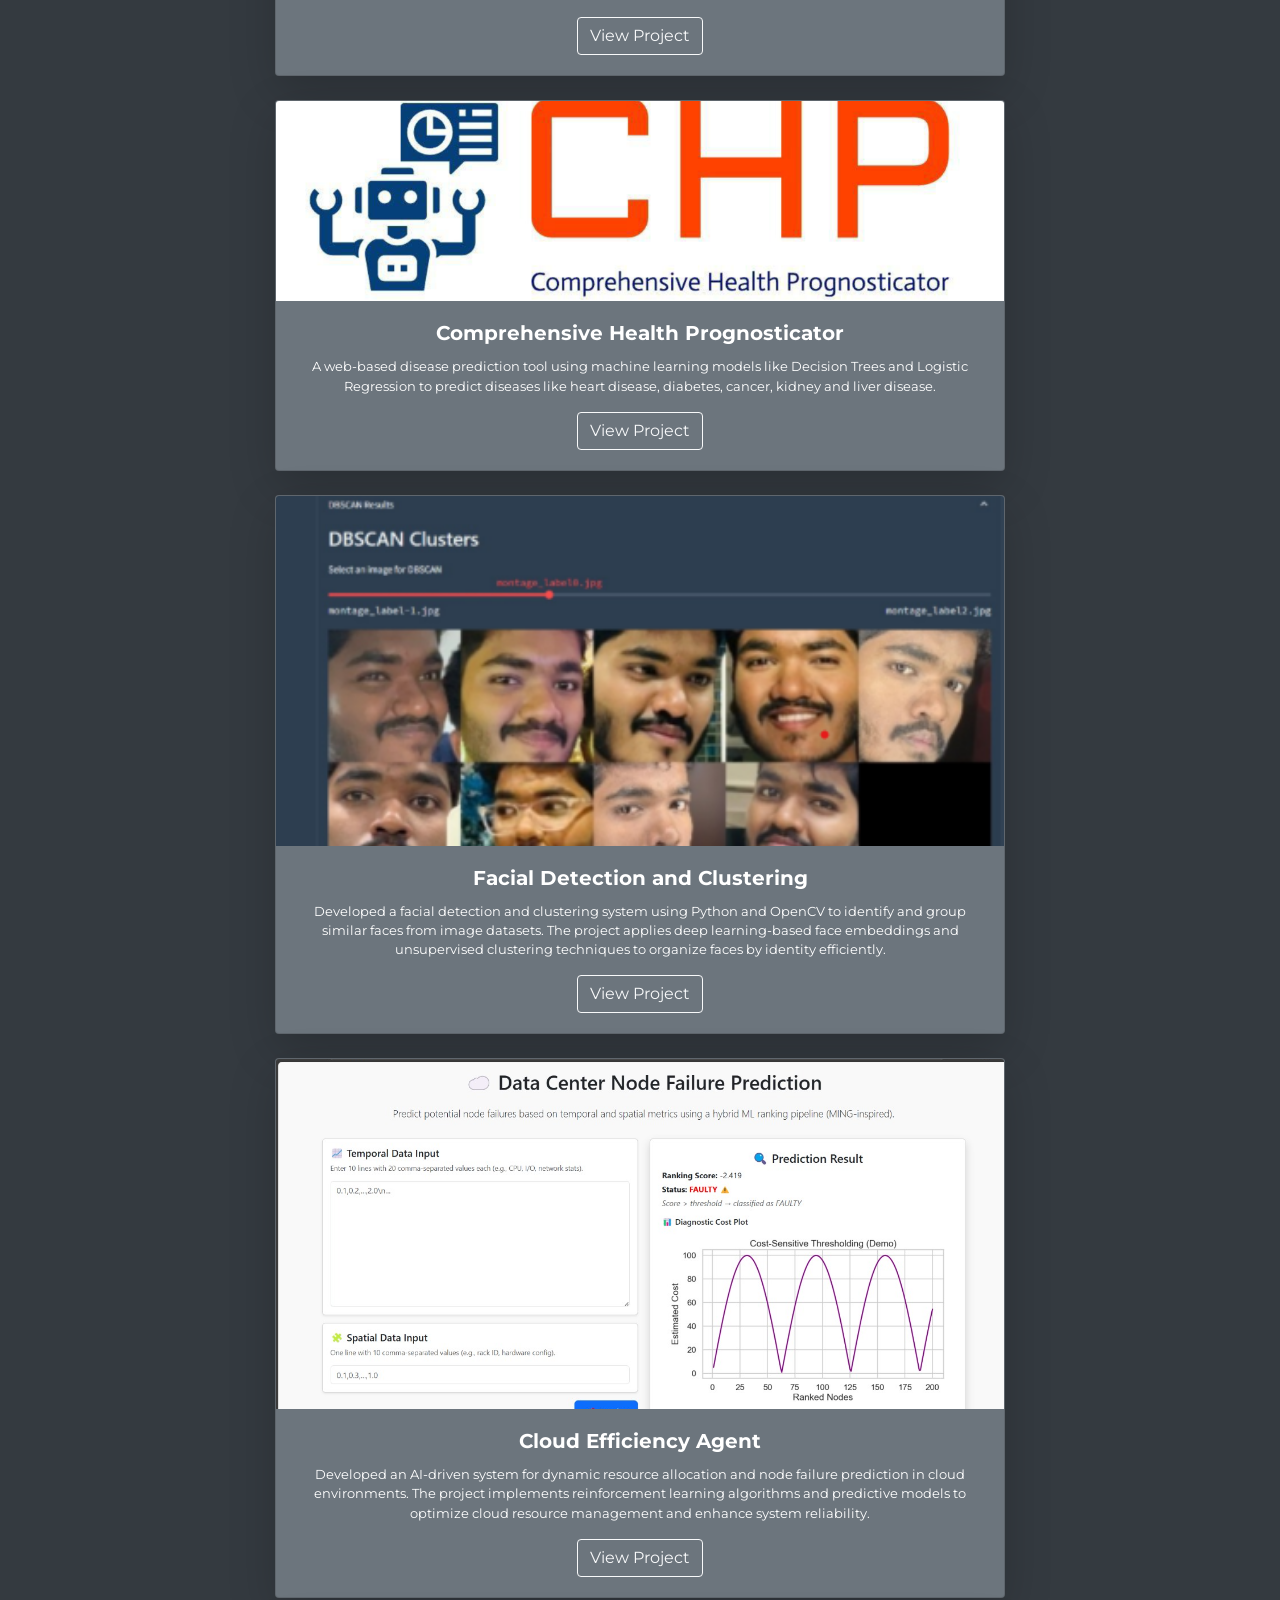
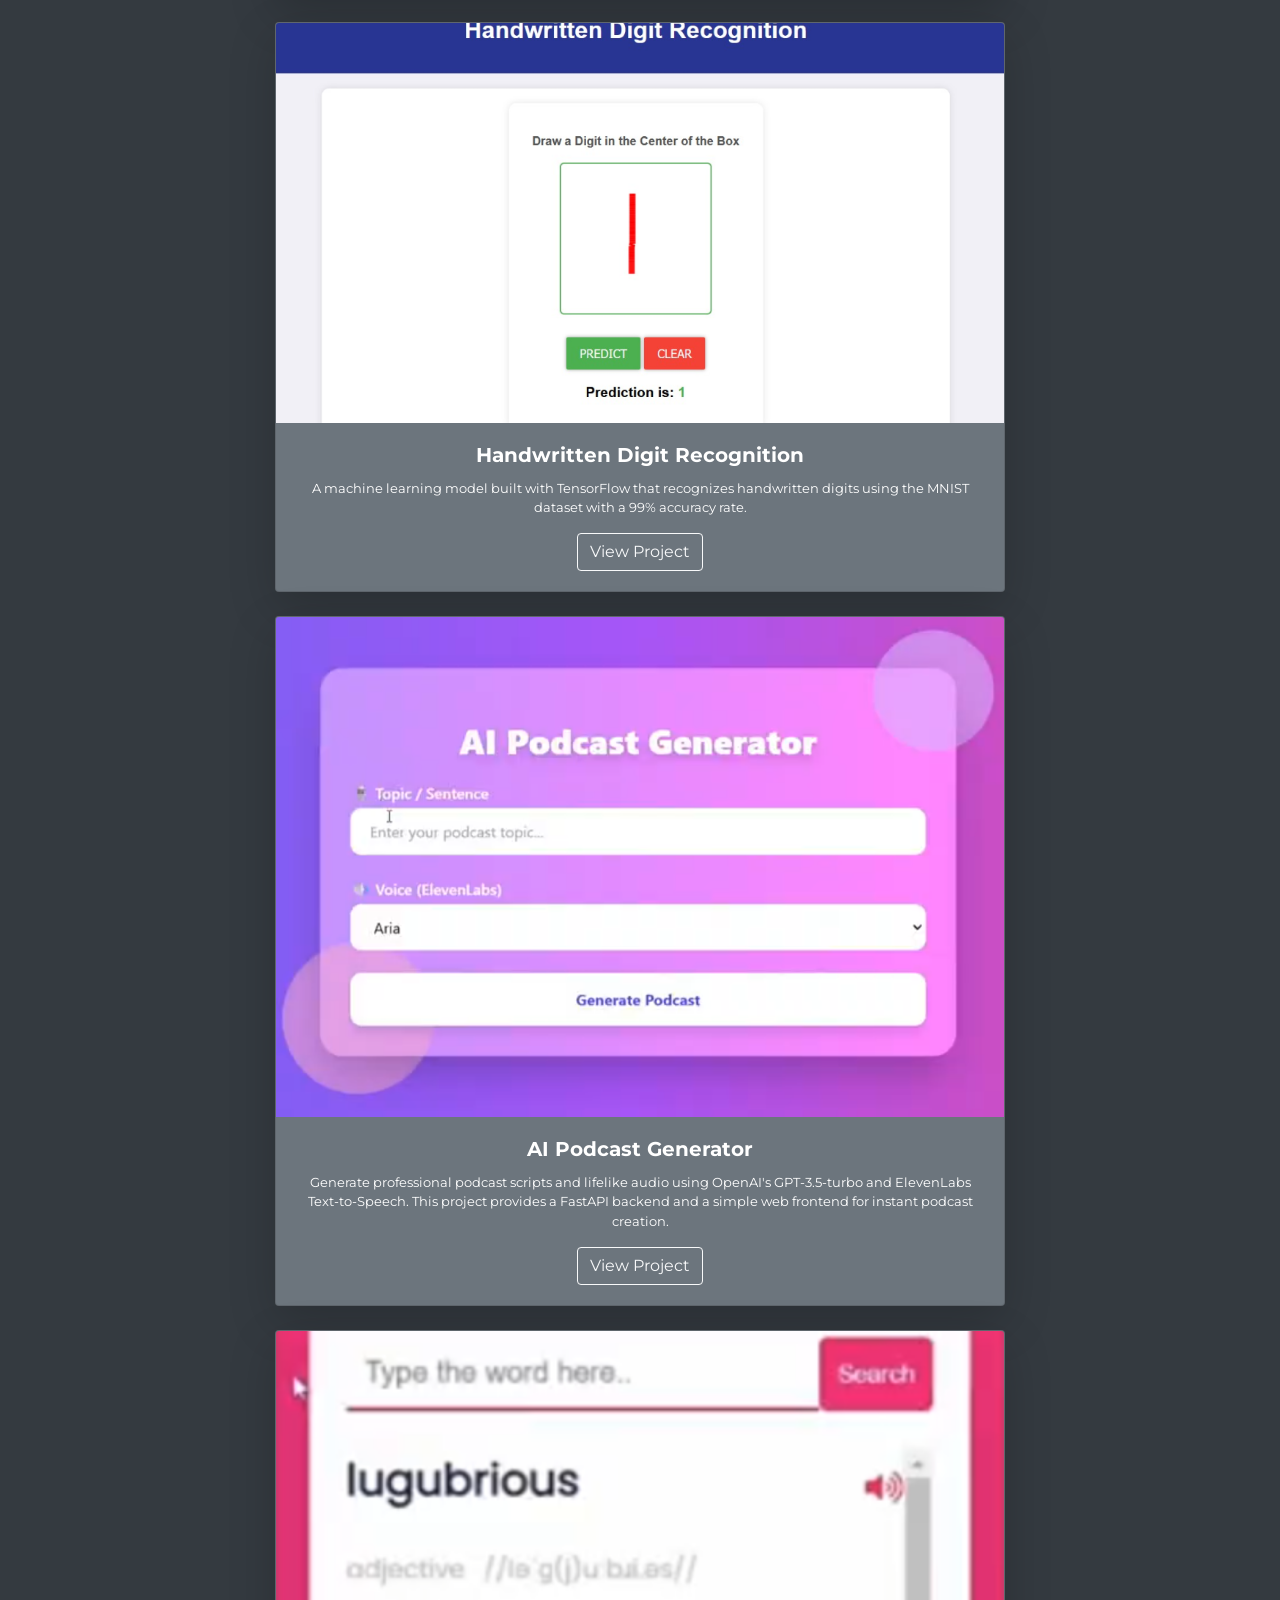
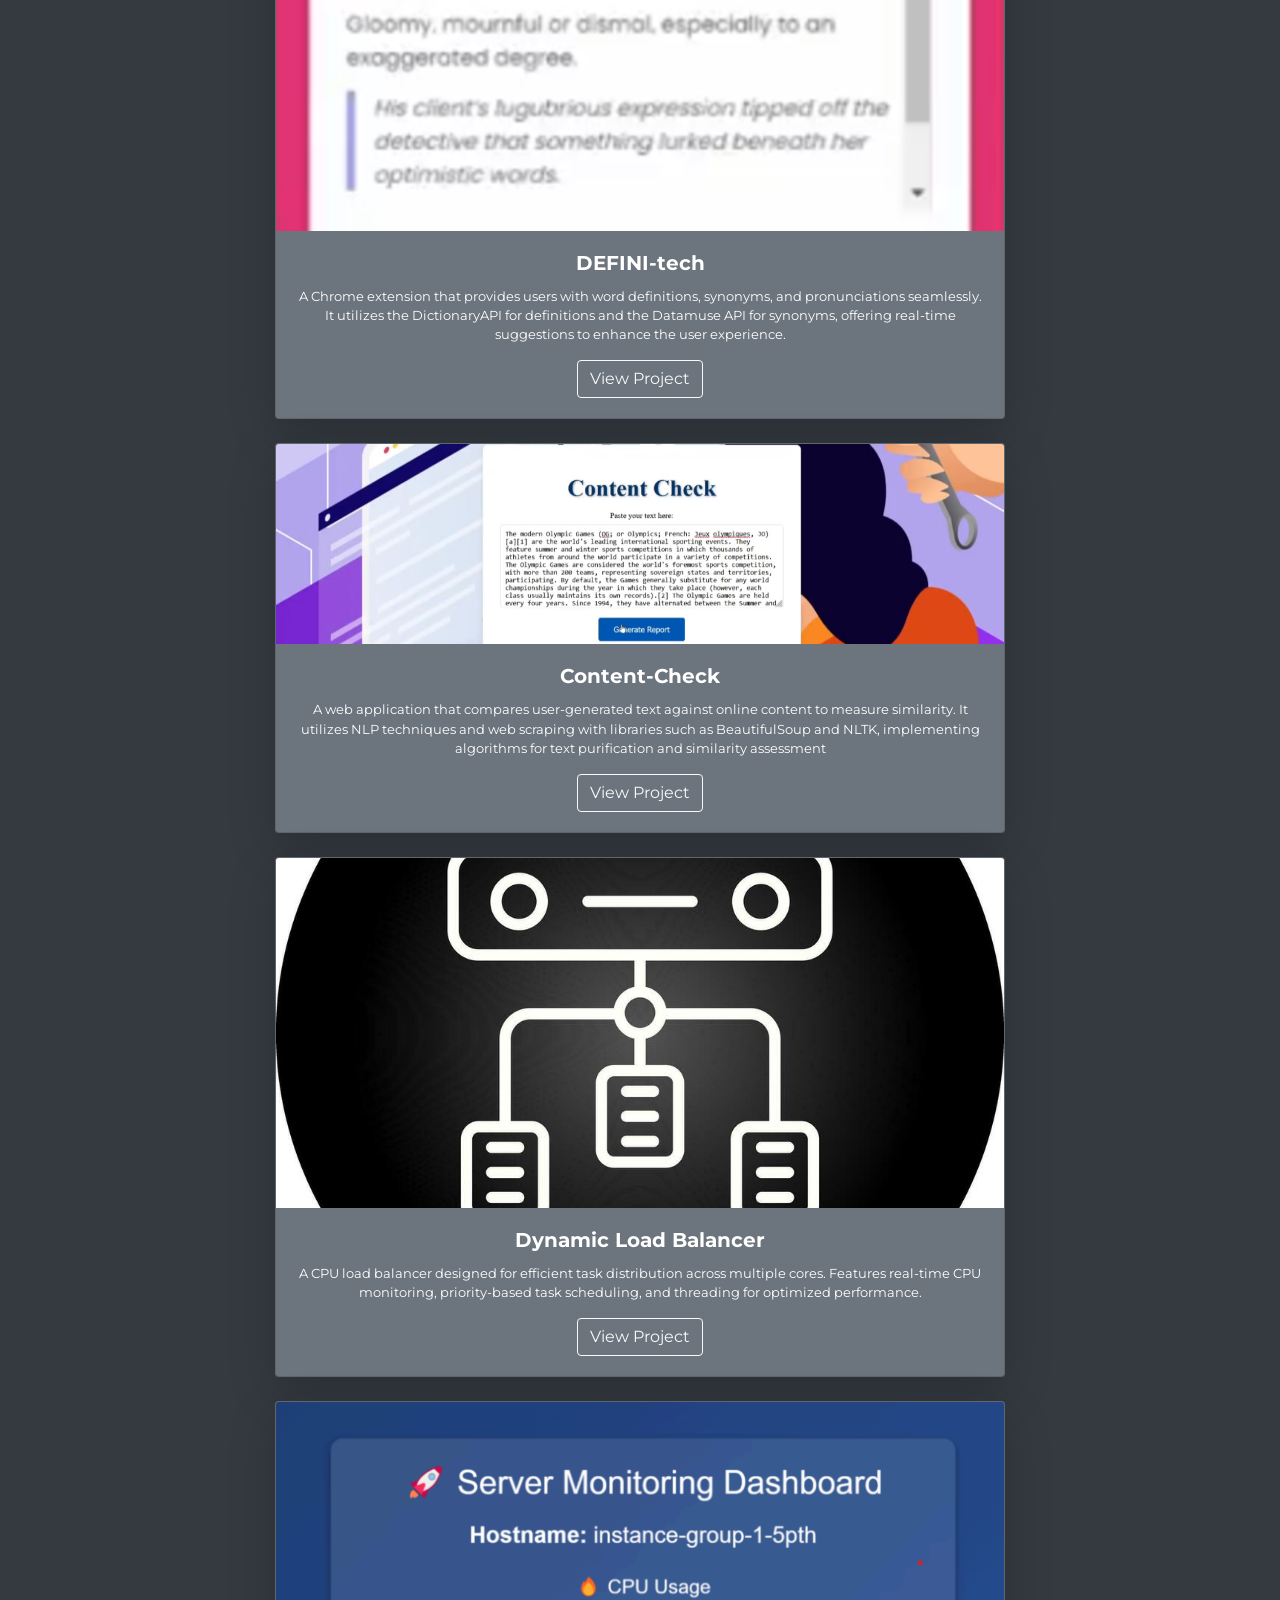
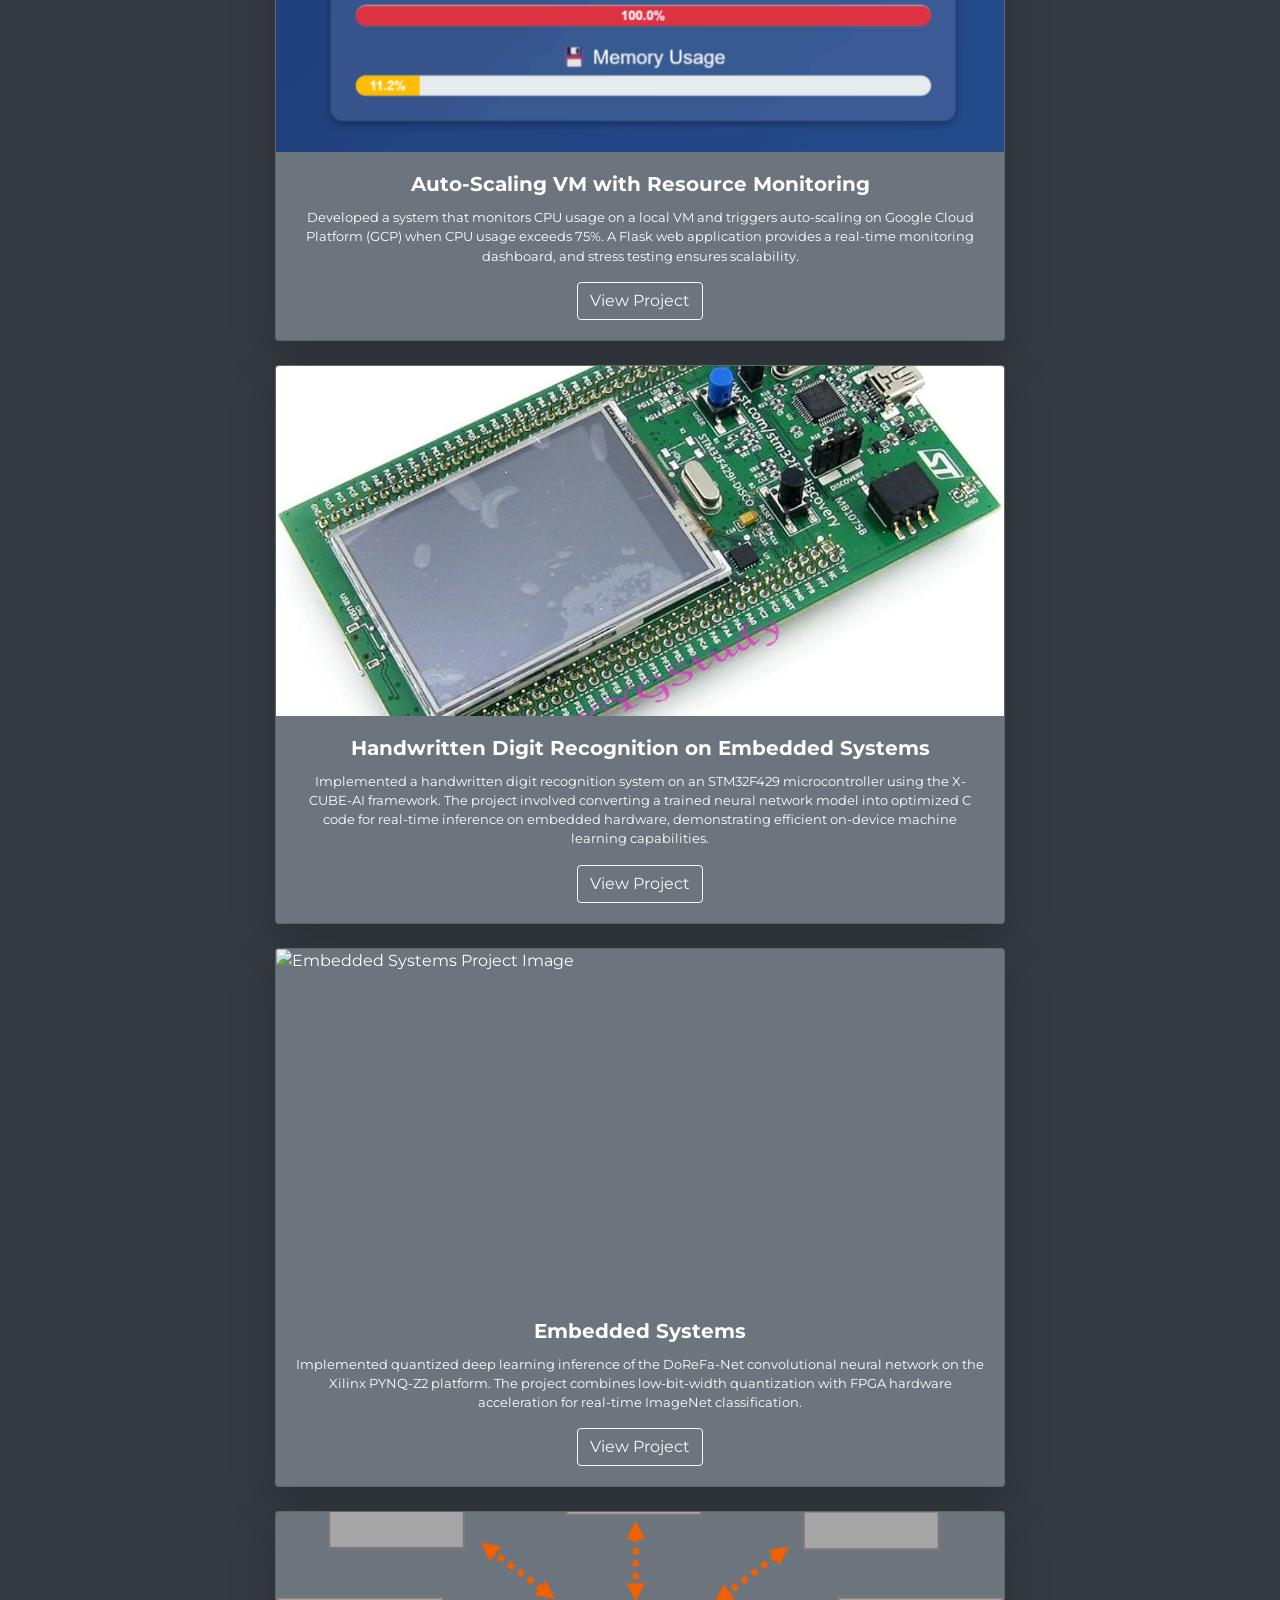
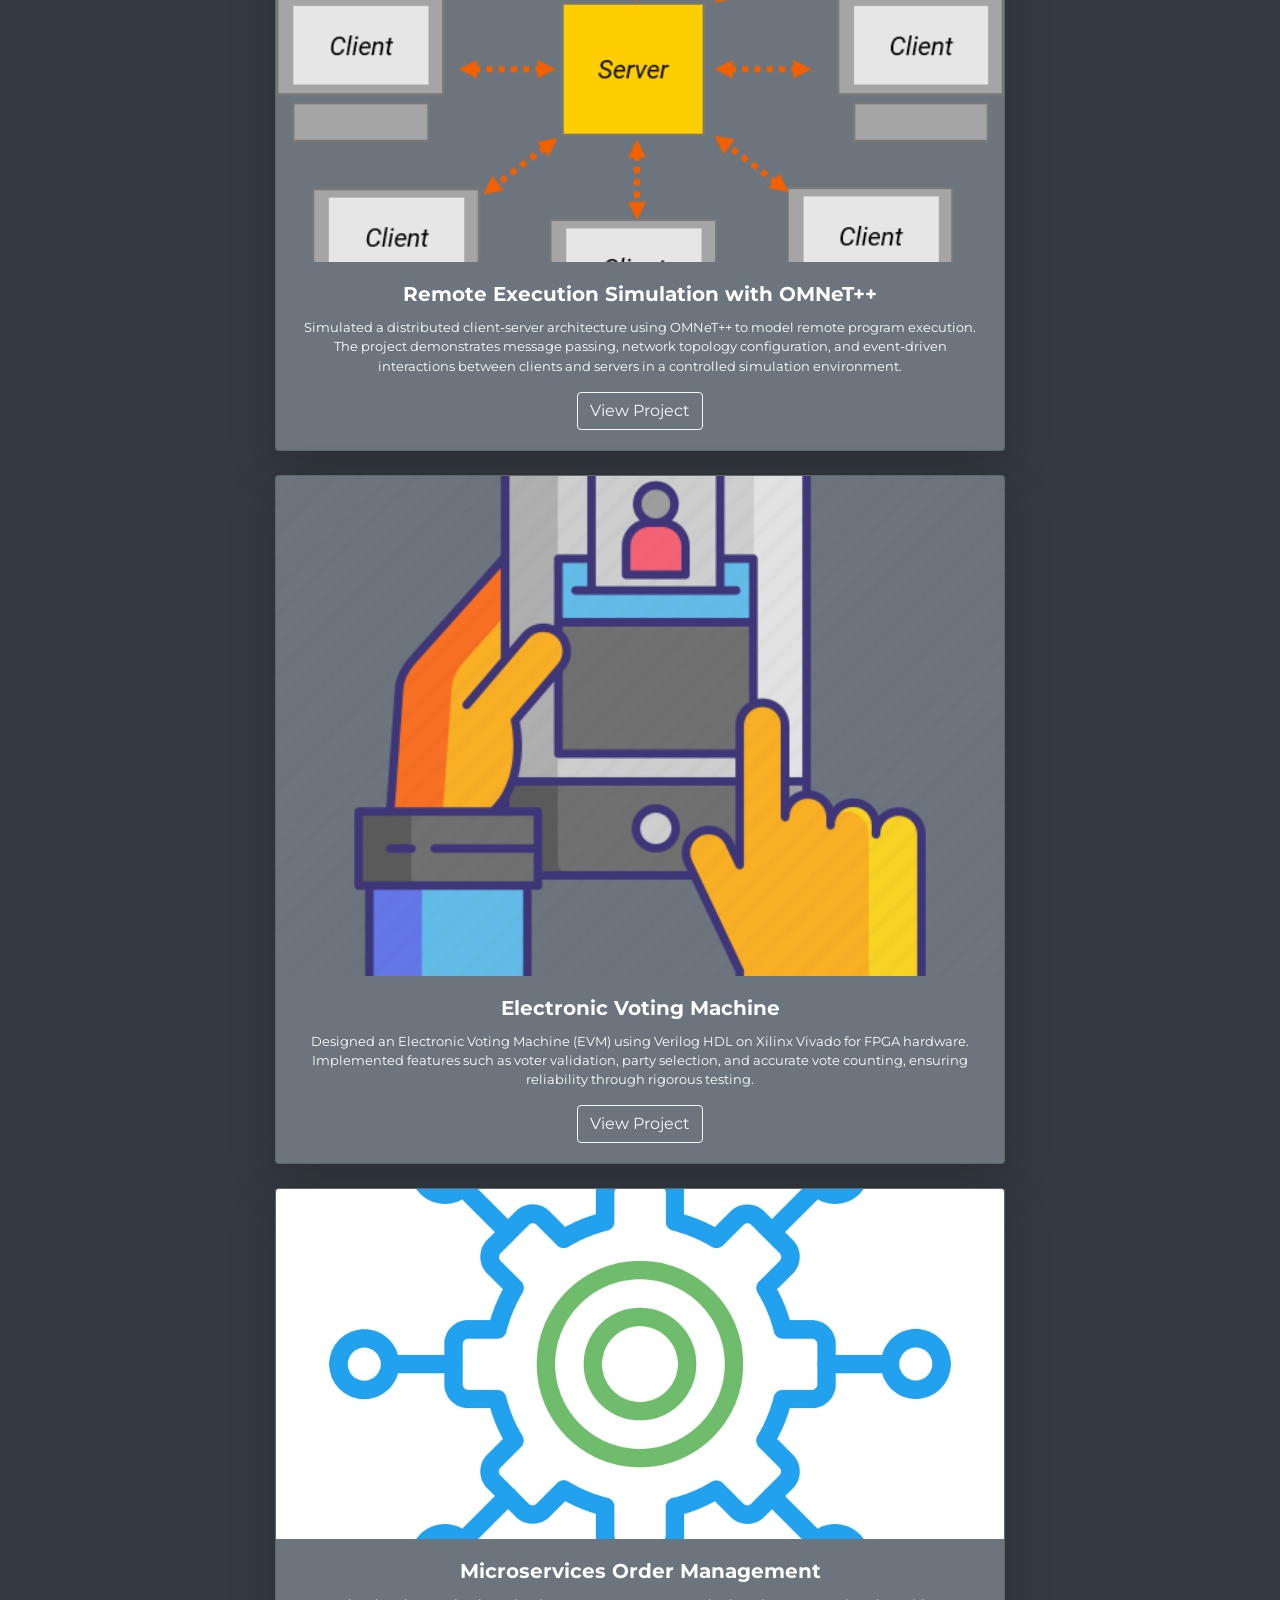
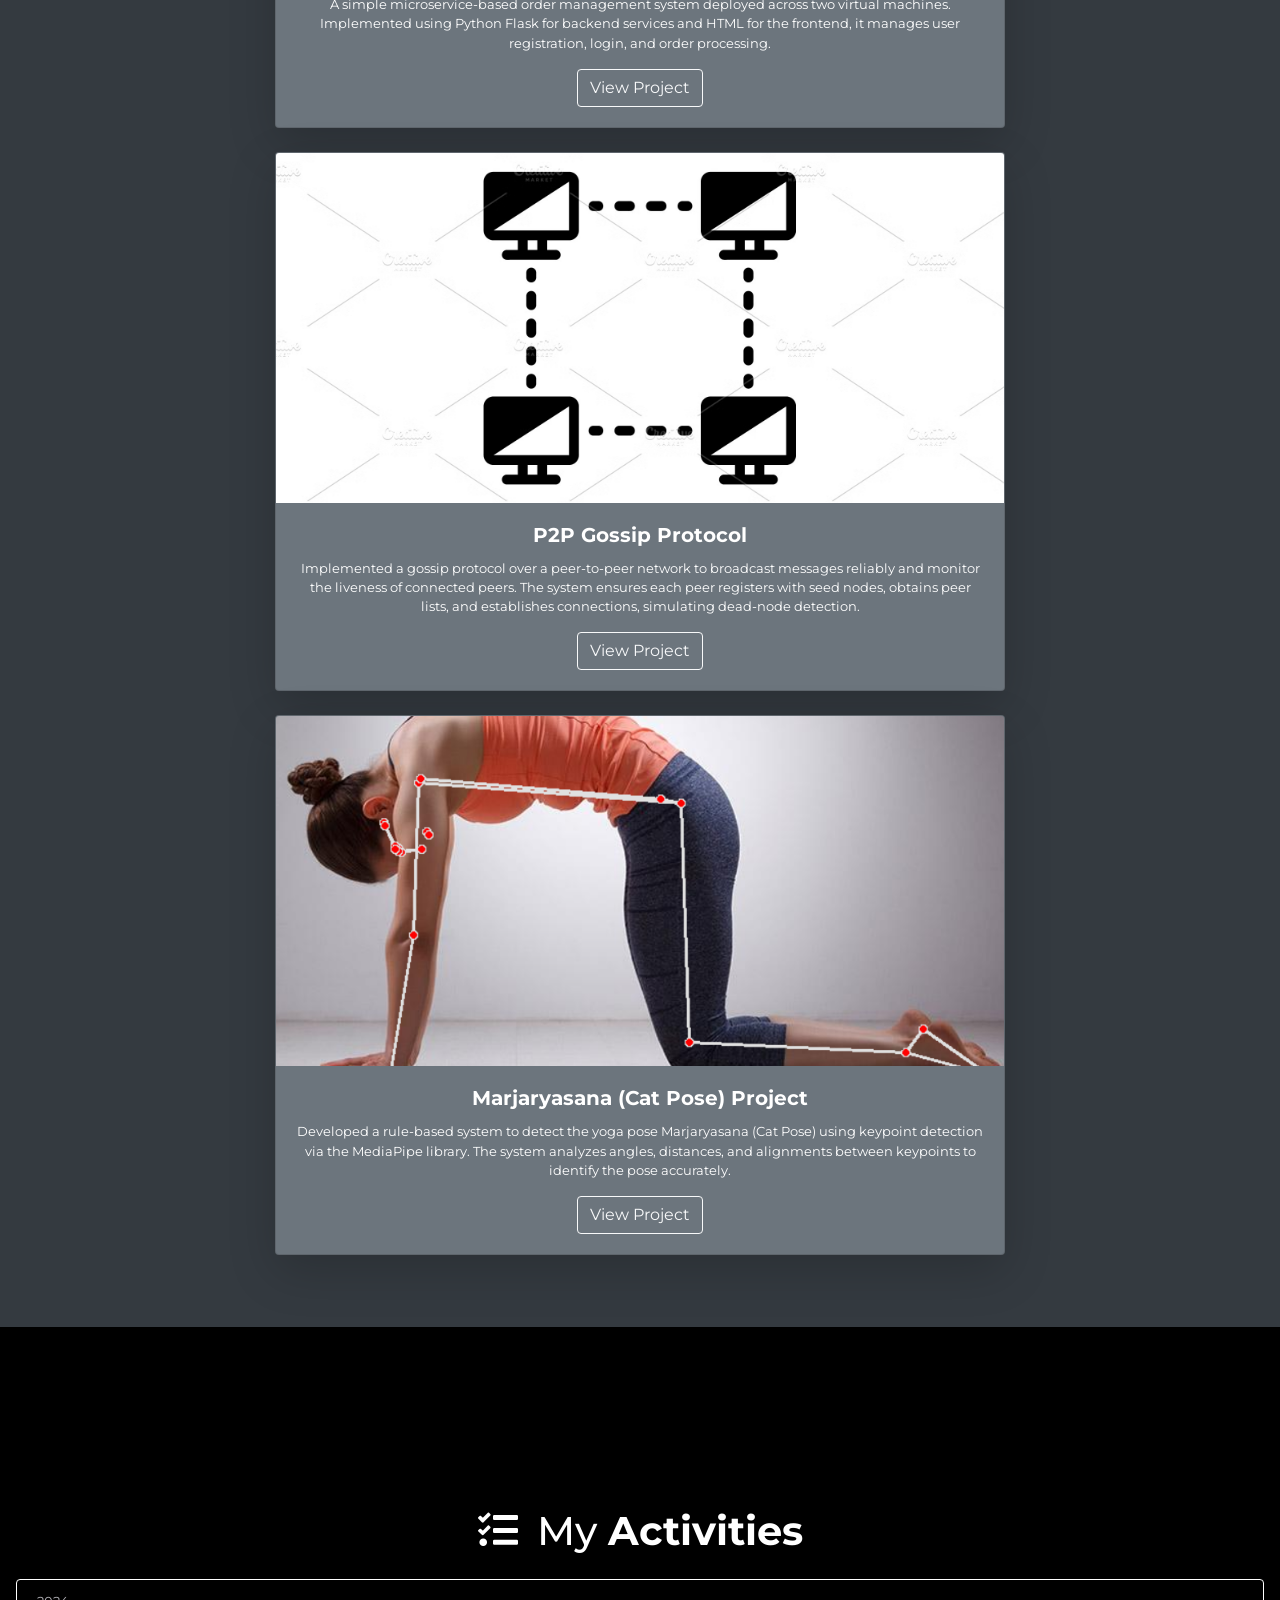
==== commit ce7257cf: "added projects" ====
--- a/index.html
+++ b/index.html
@@ -630,6 +630,19 @@
                     </div>
                 </div>
             </div>
+            <!-- AI Podcast Generator -->
+<div class="col-md-8 mb-4" data-aos="fade-up">
+    <div class="card bg-secondary text-white shadow-lg rounded-3">
+        <img src="Images\podcast.png" class="card-img-top" alt="AI Podcast Generator Image" style="height: 500px; object-fit: cover;">
+        <div class="card-body text-center">
+            <h5 class="card-title font-weight-bold">AI Podcast Generator</h5>
+            <p class="card-text small">
+                Generate professional podcast scripts and lifelike audio using OpenAI's GPT-3.5-turbo and ElevenLabs Text-to-Speech. This project provides a FastAPI backend and a simple web frontend for instant podcast creation.
+            </p>
+            <a href="https://github.com/sujayv16/AI-podcast-generator" class="btn btn-outline-light">View Project</a>
+        </div>
+    </div>
+</div>
 
             <!-- DEFINI-tech -->
             <div class="col-md-8 mb-4" data-aos="fade-up">
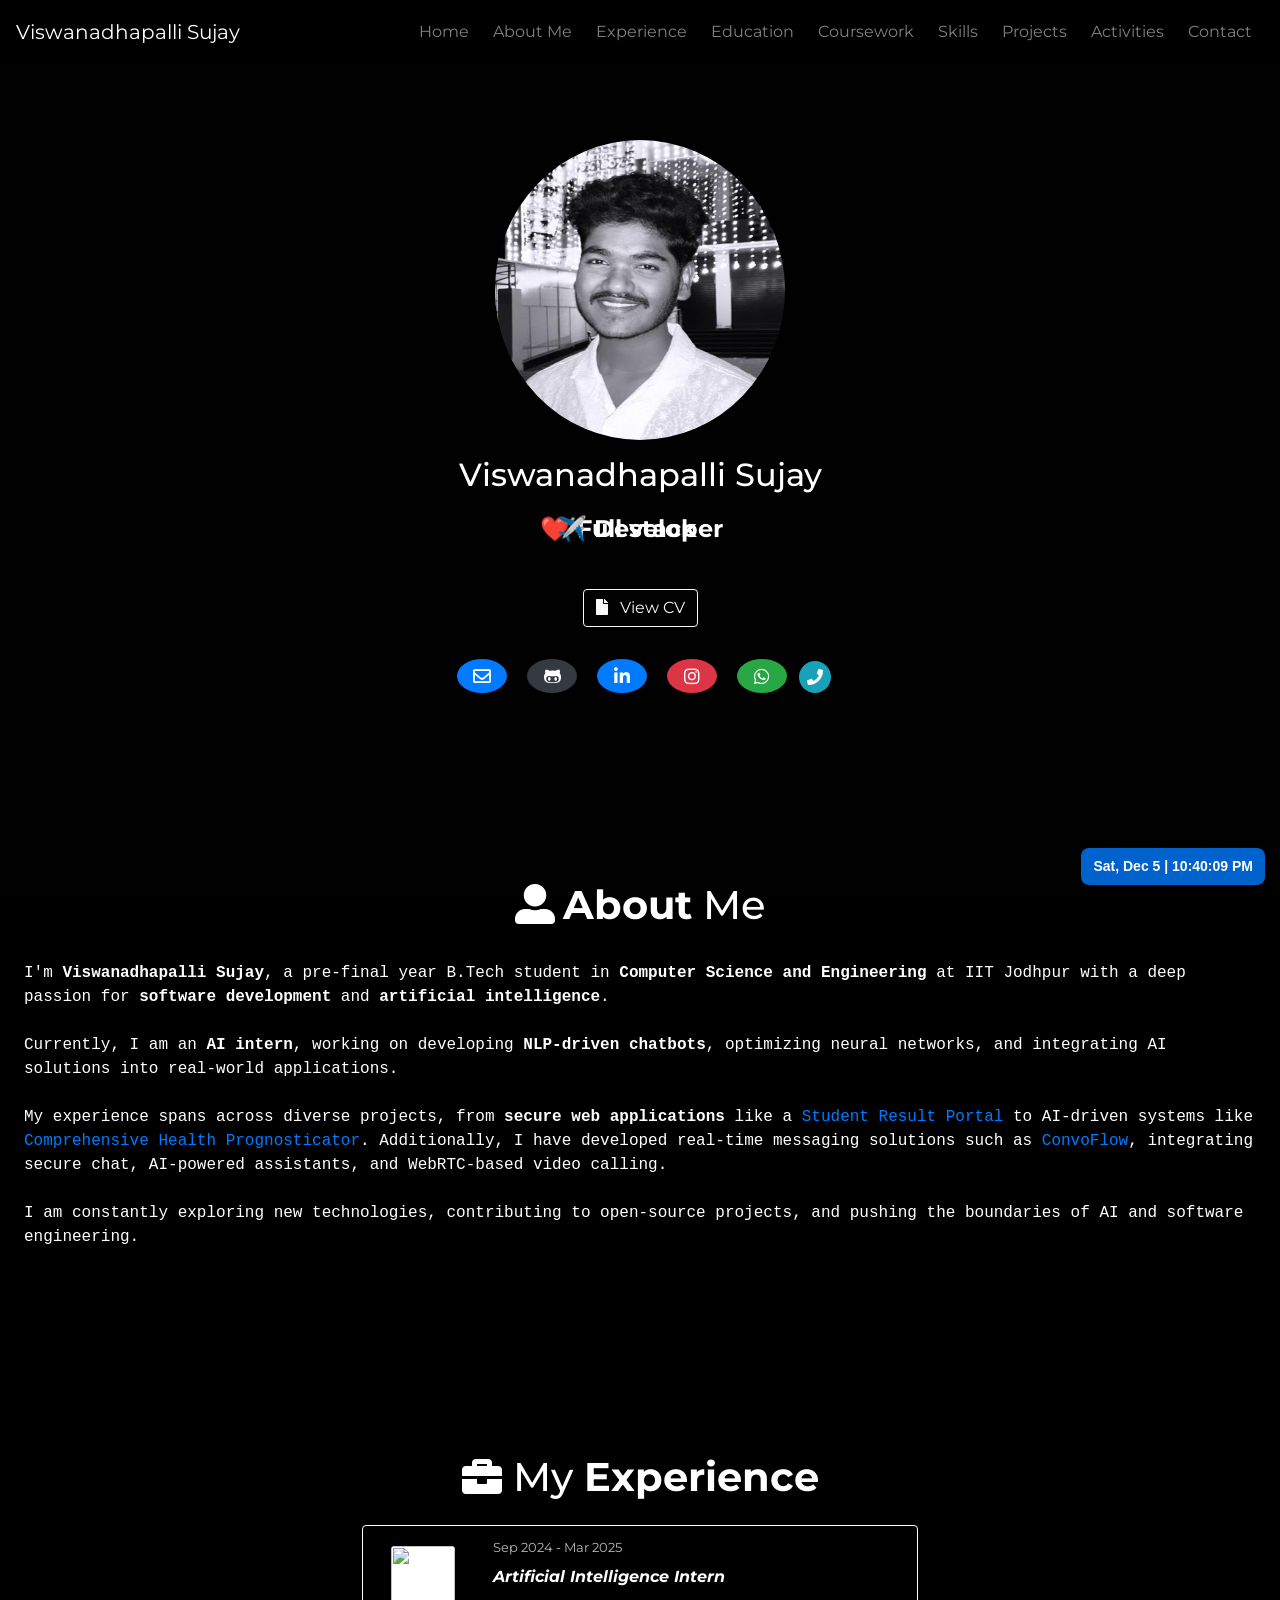
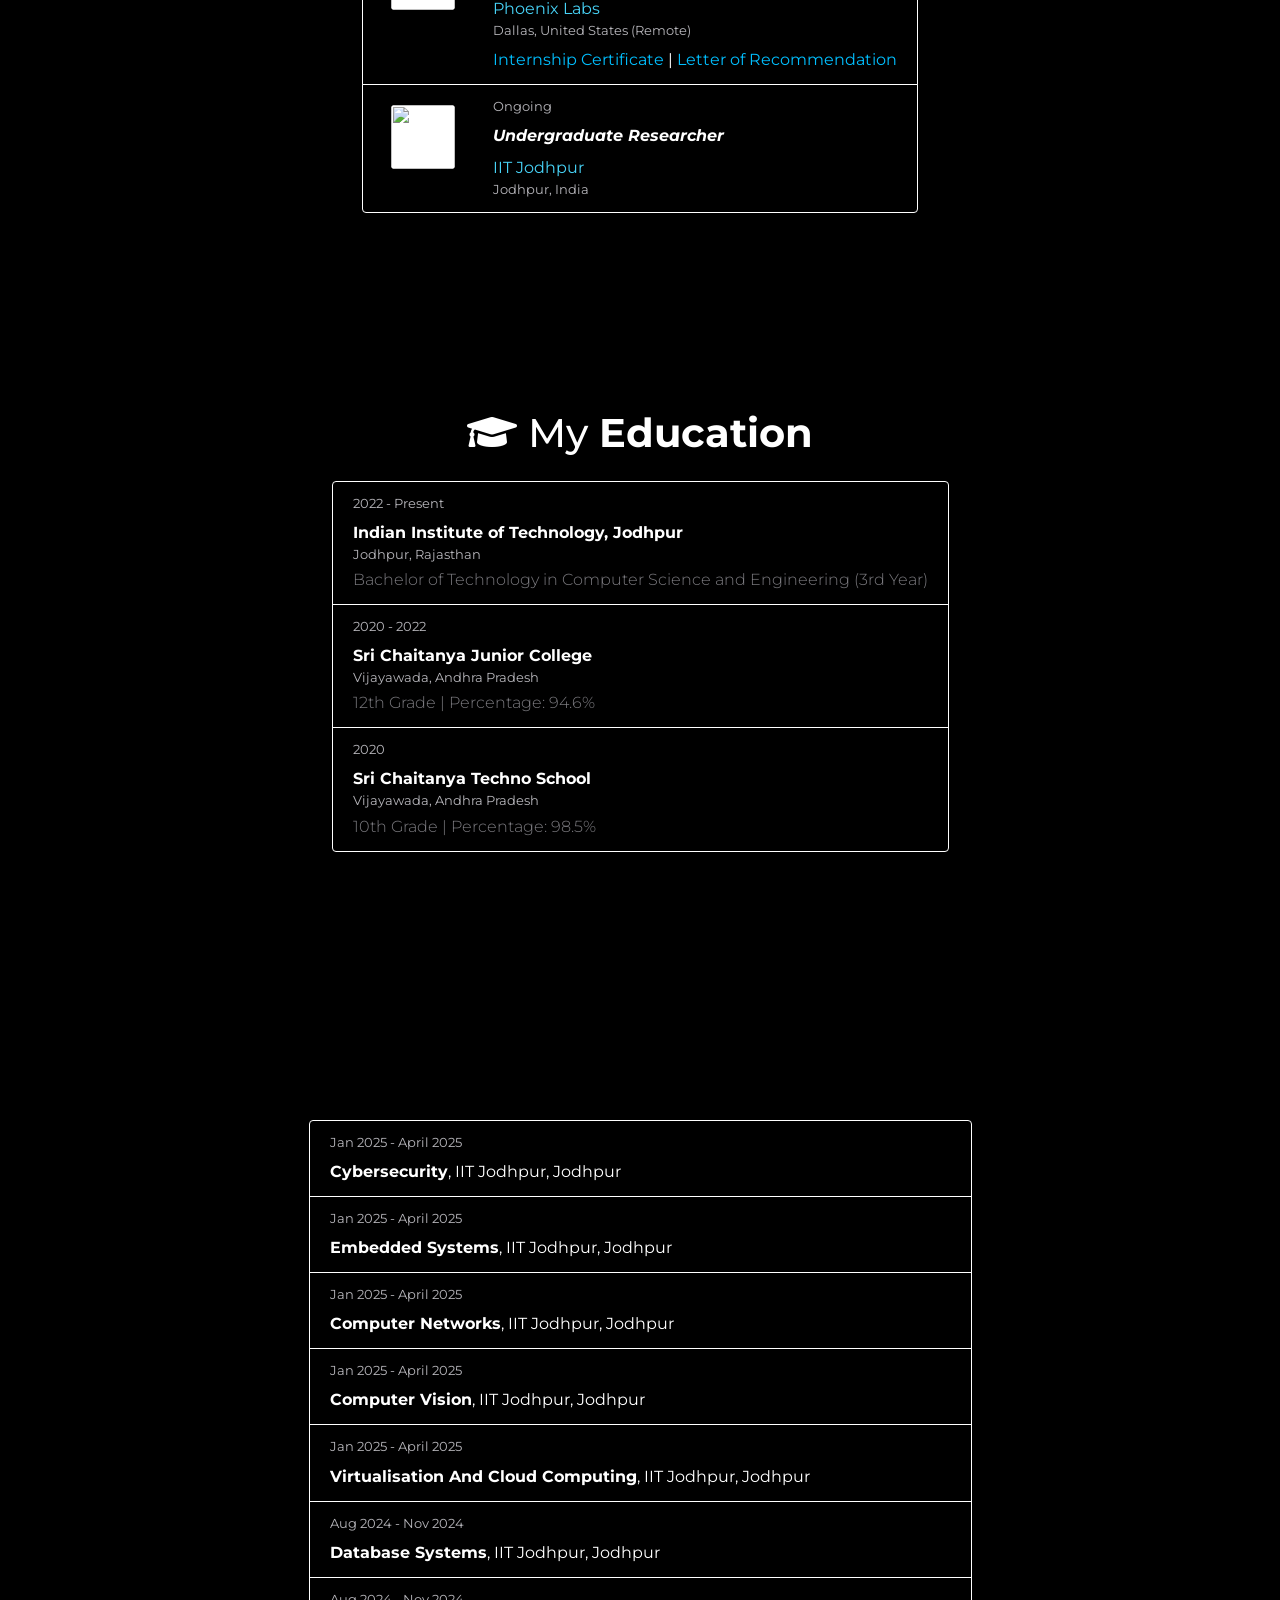
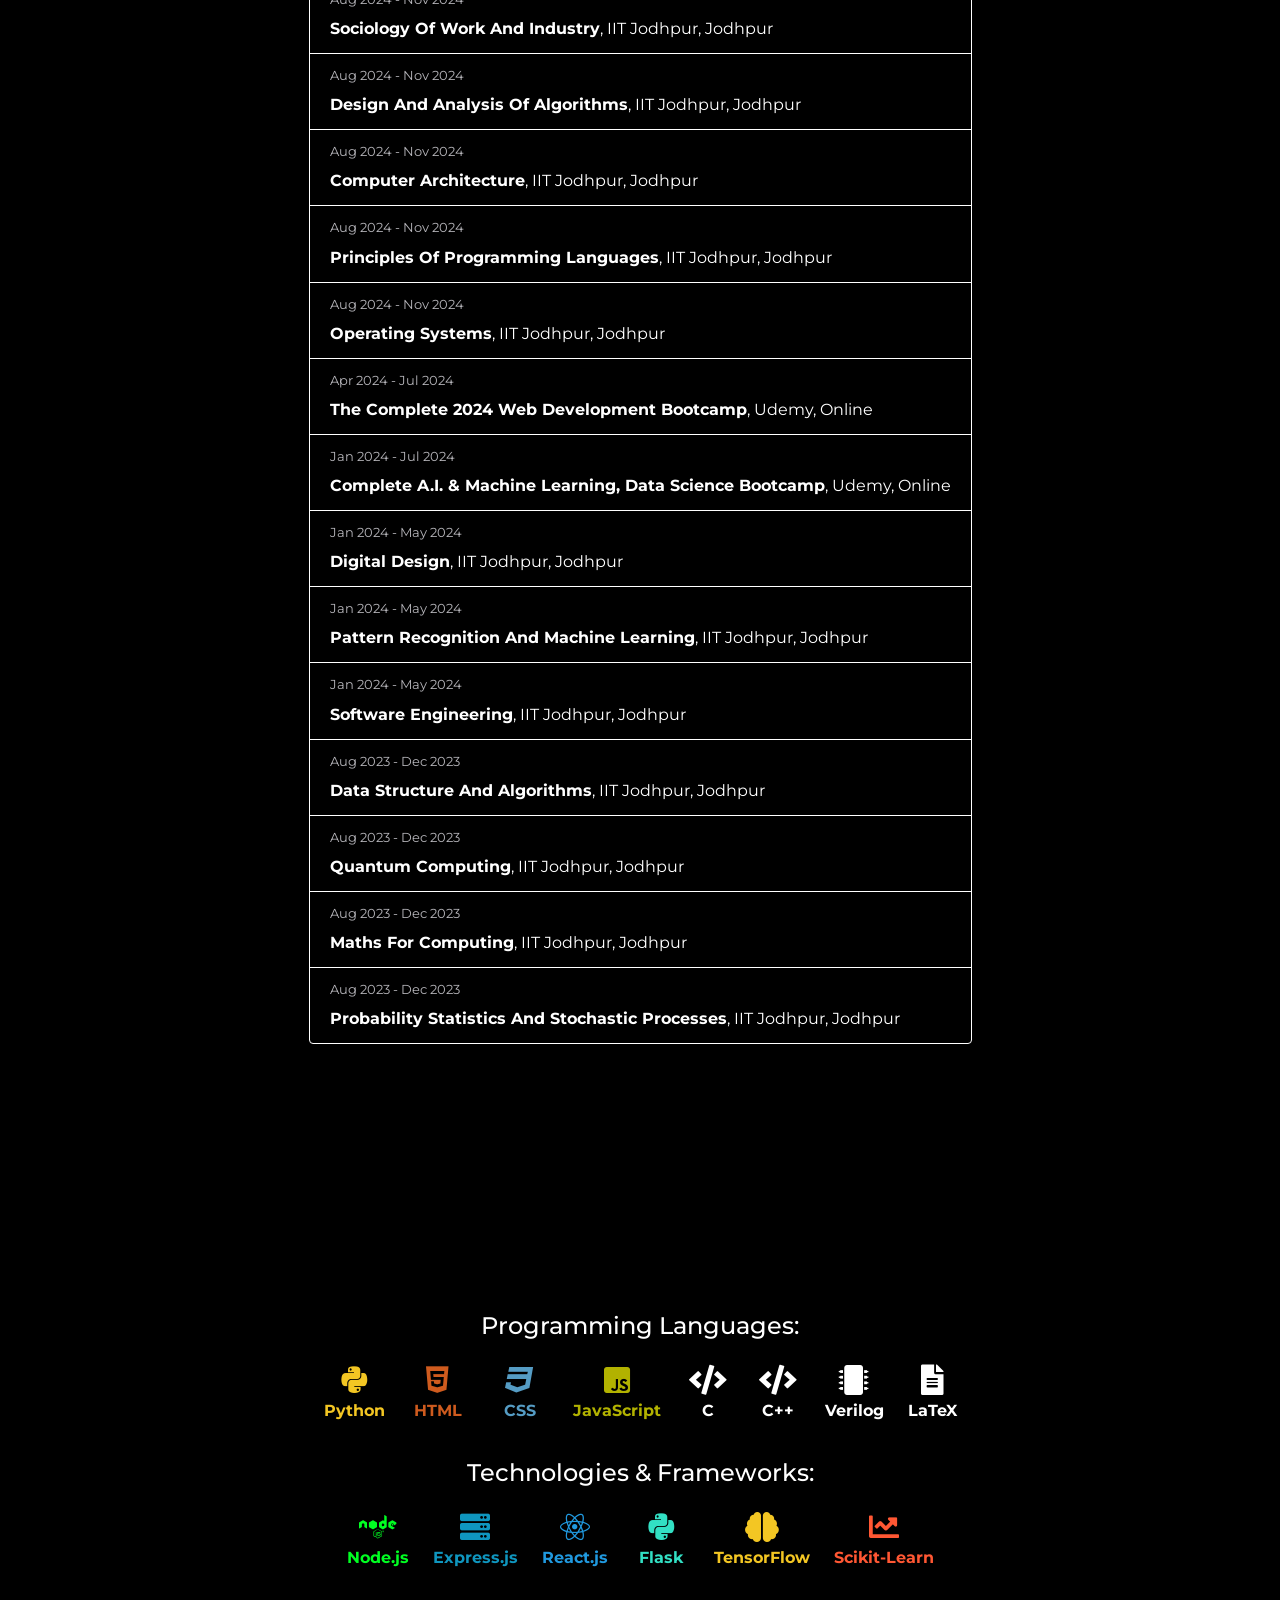
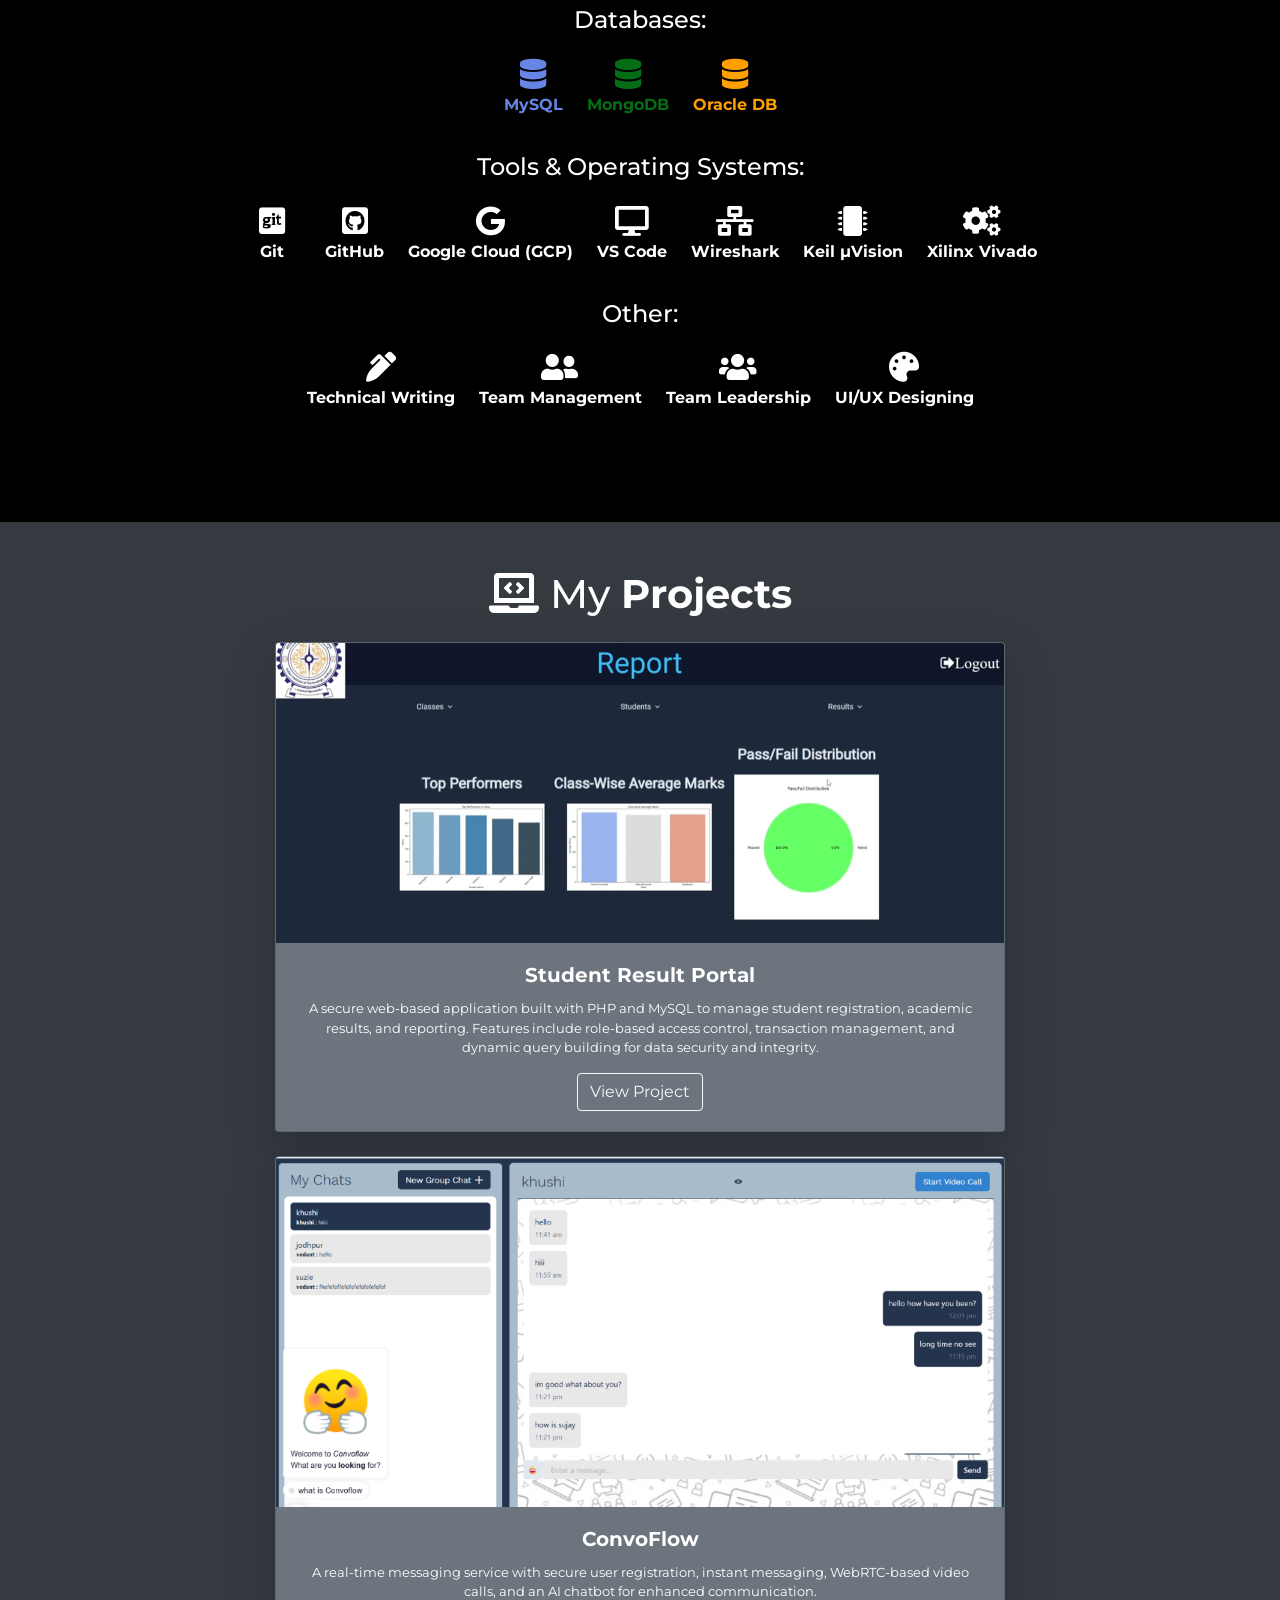
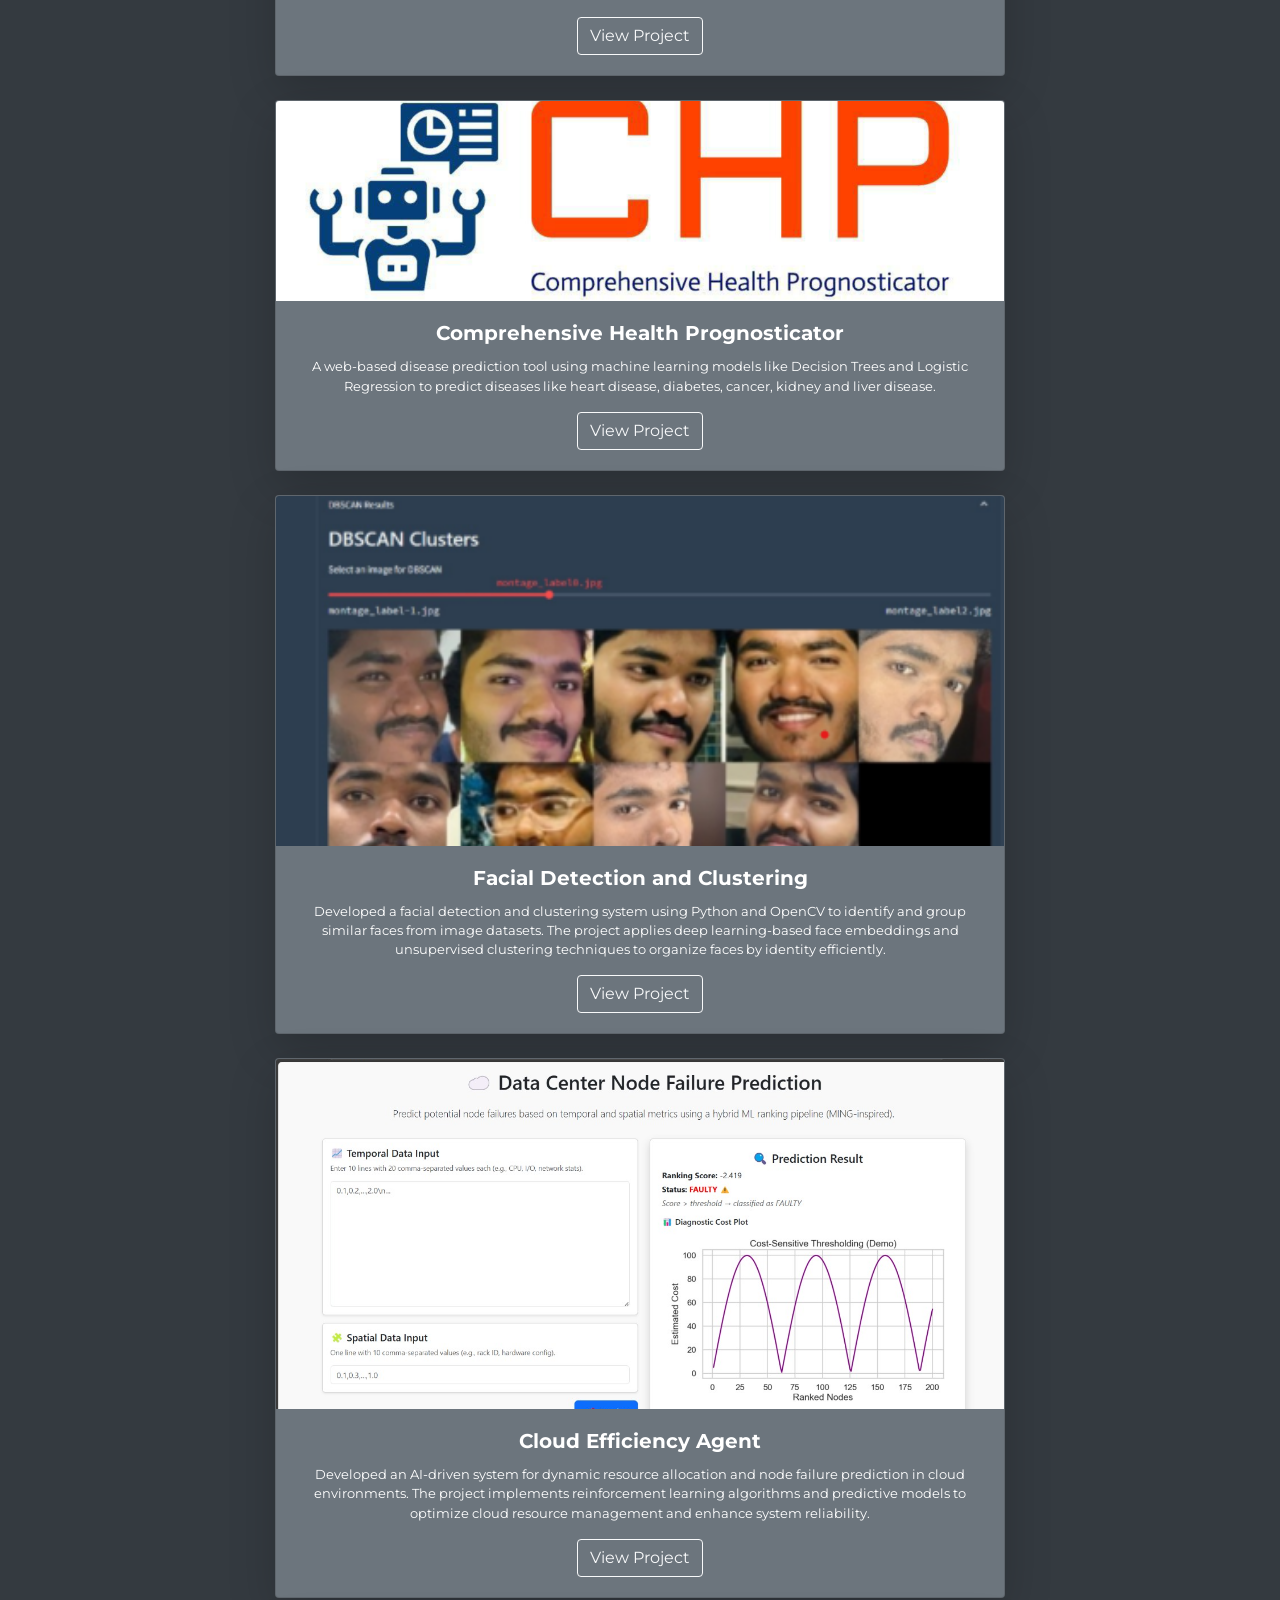
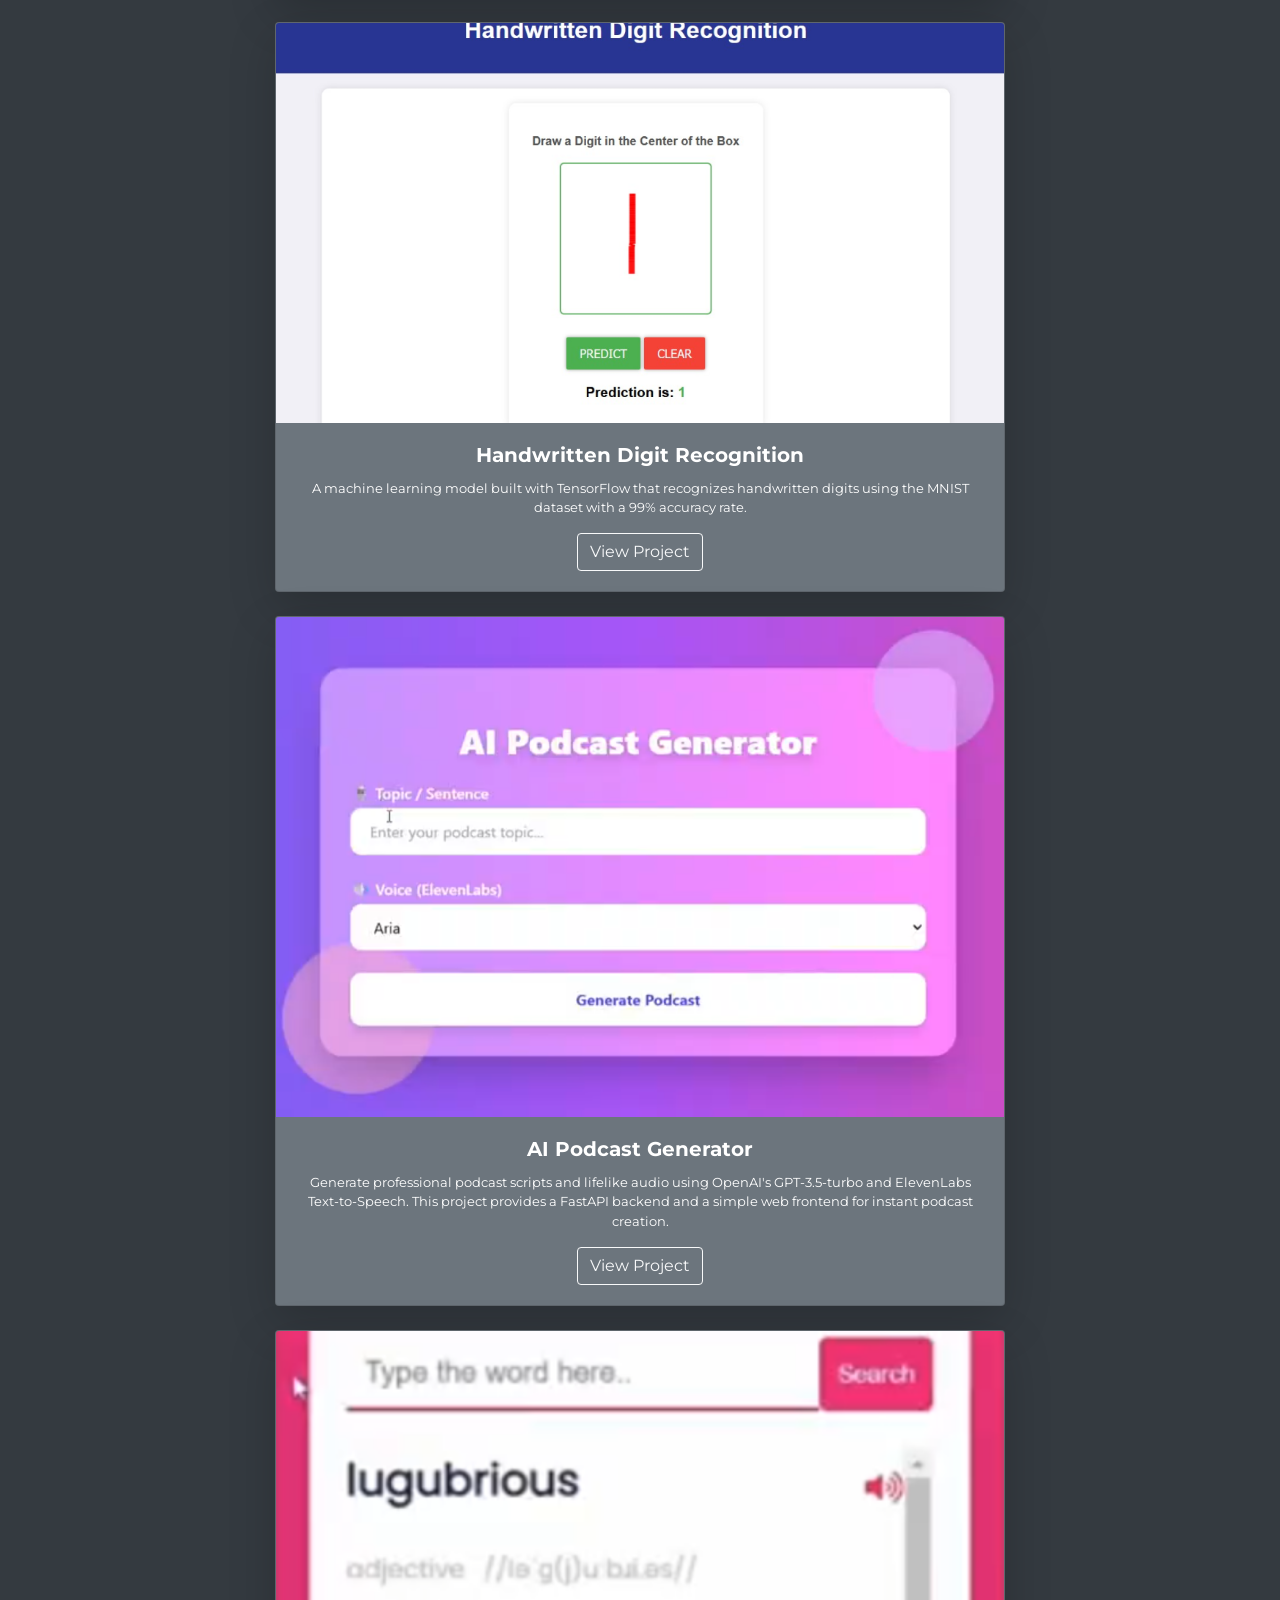
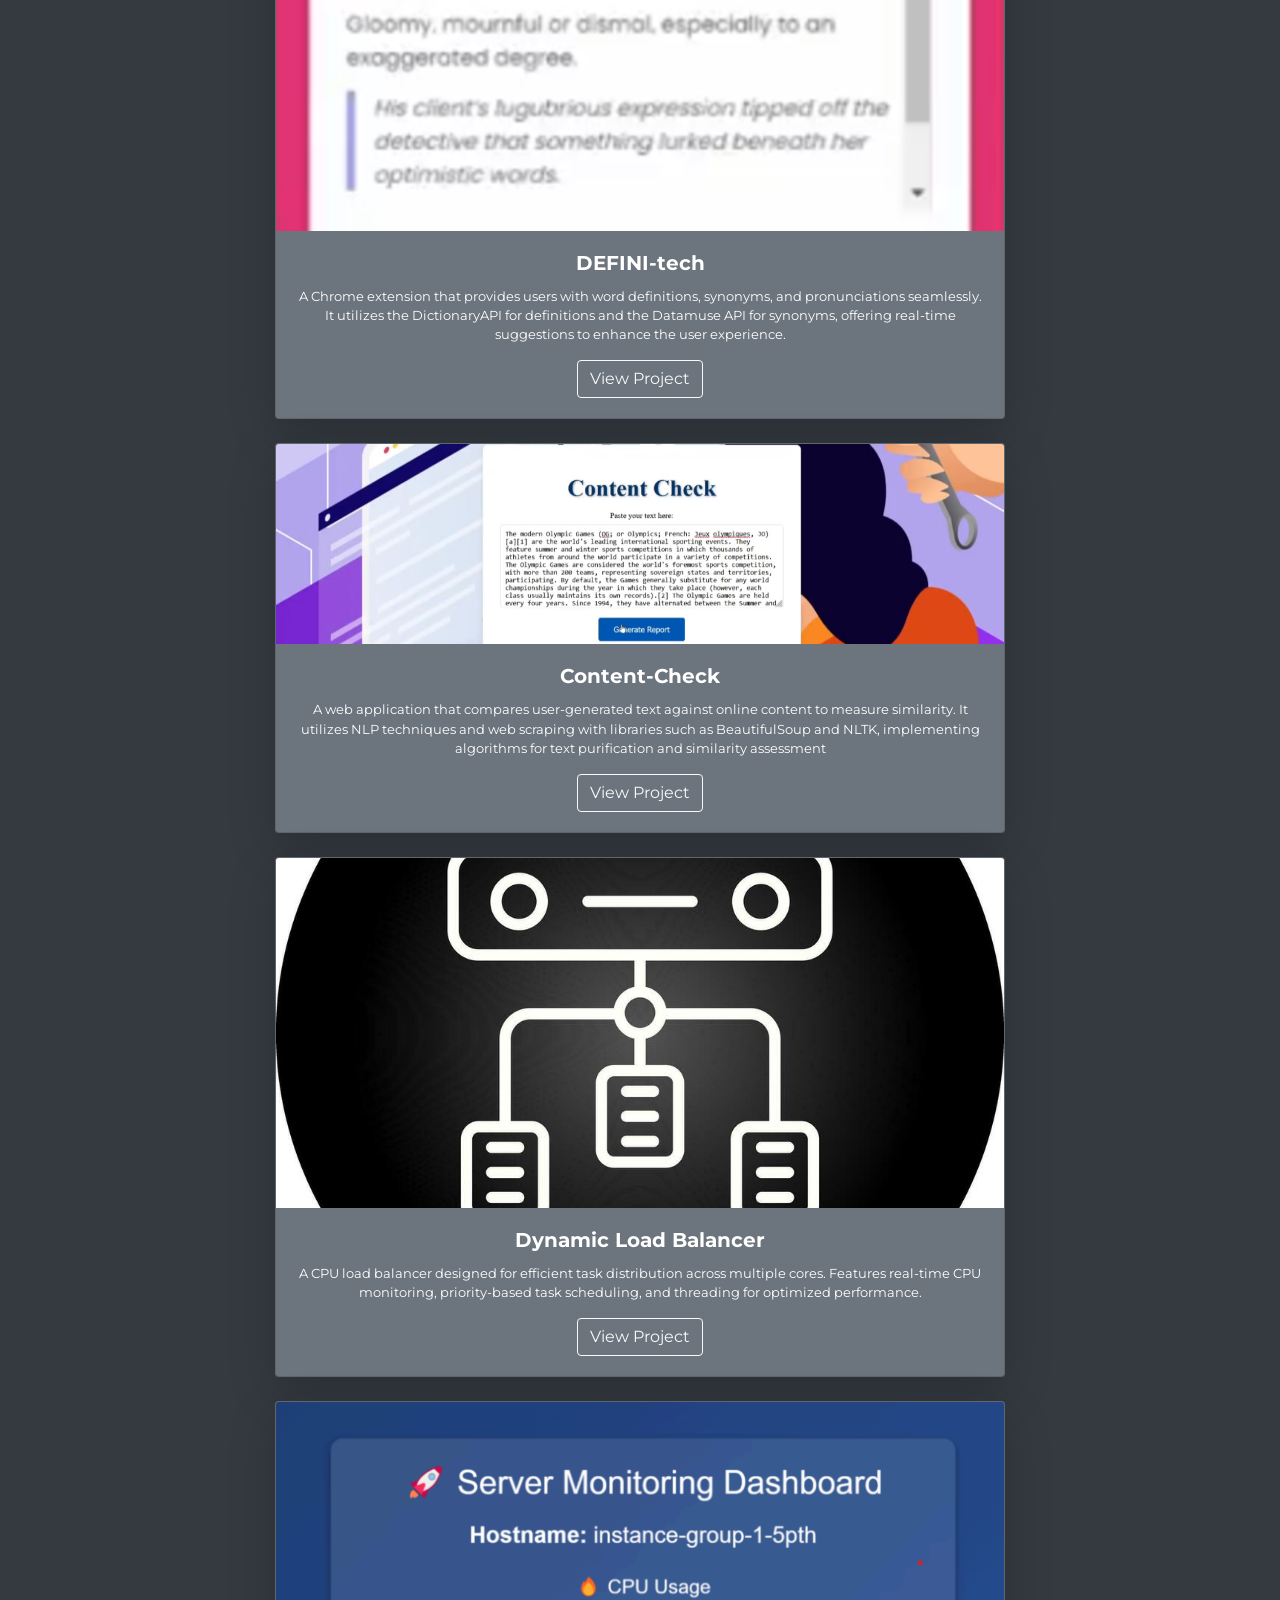
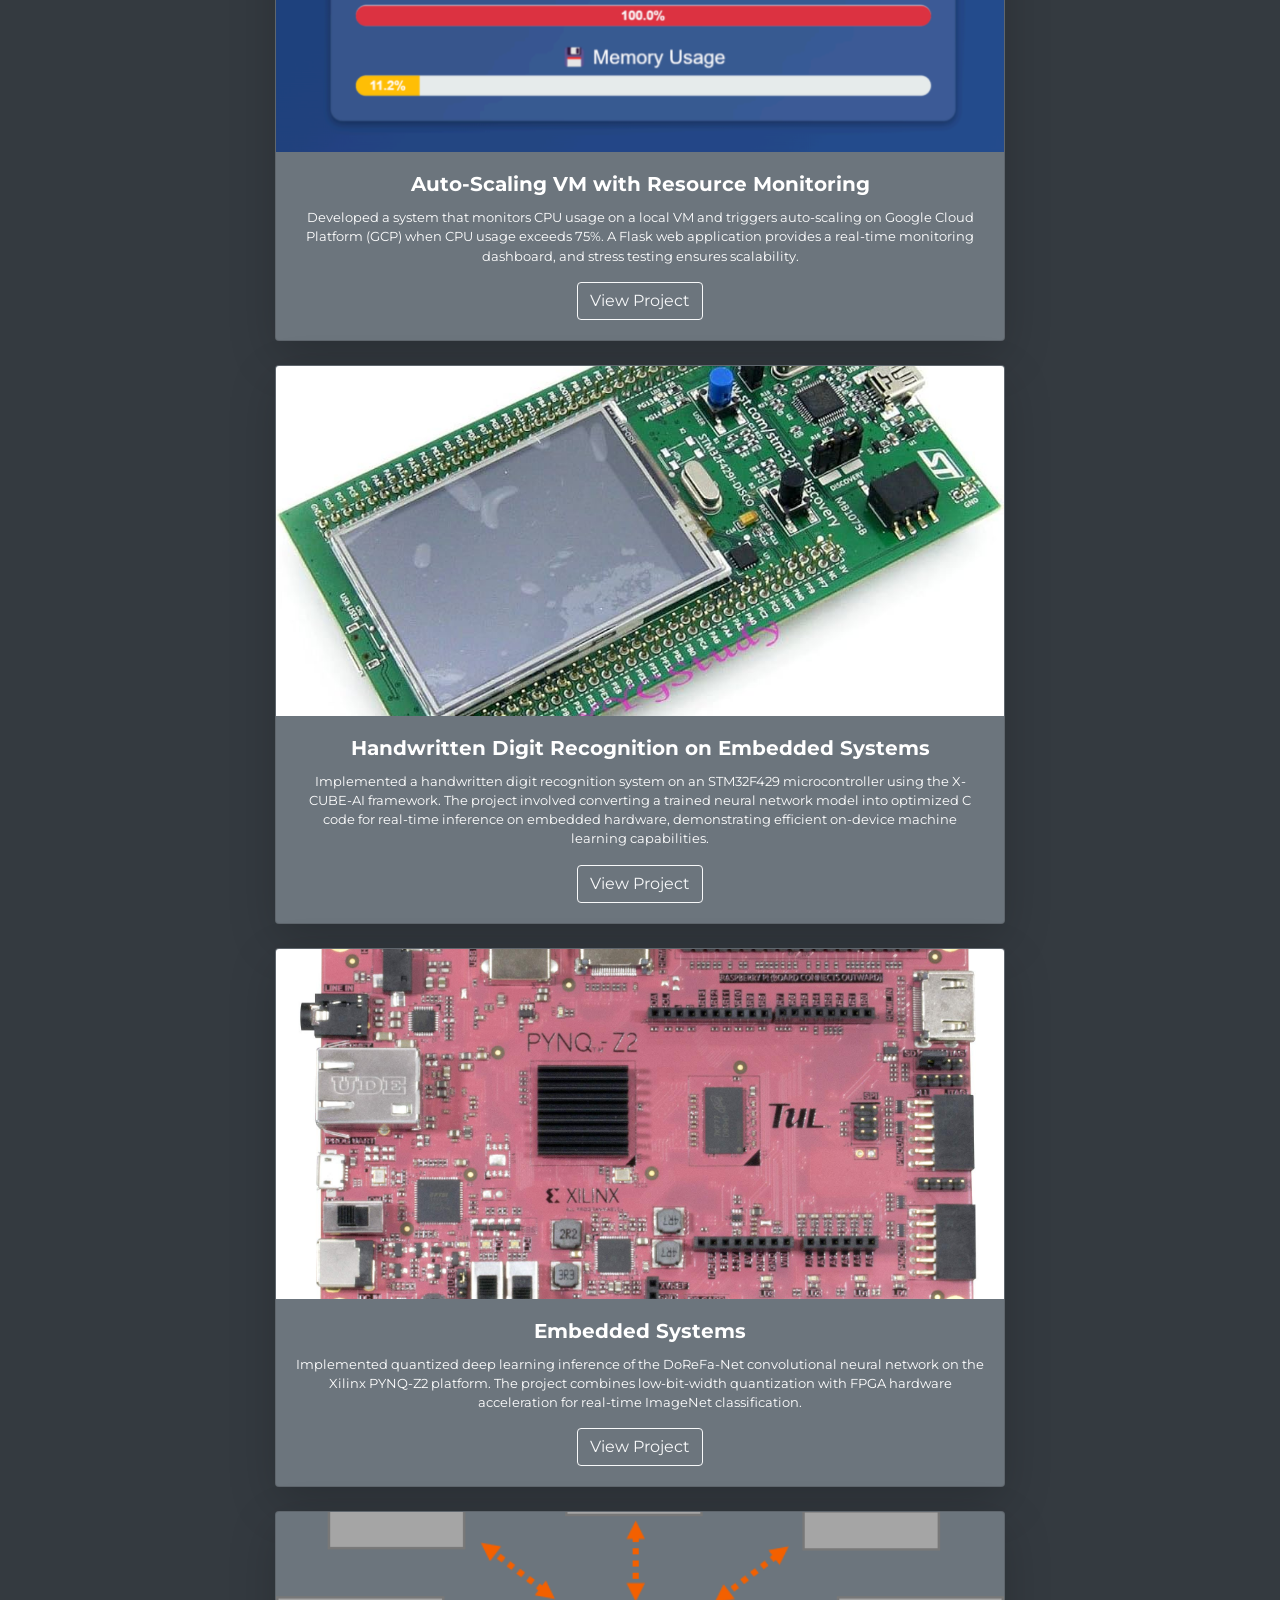
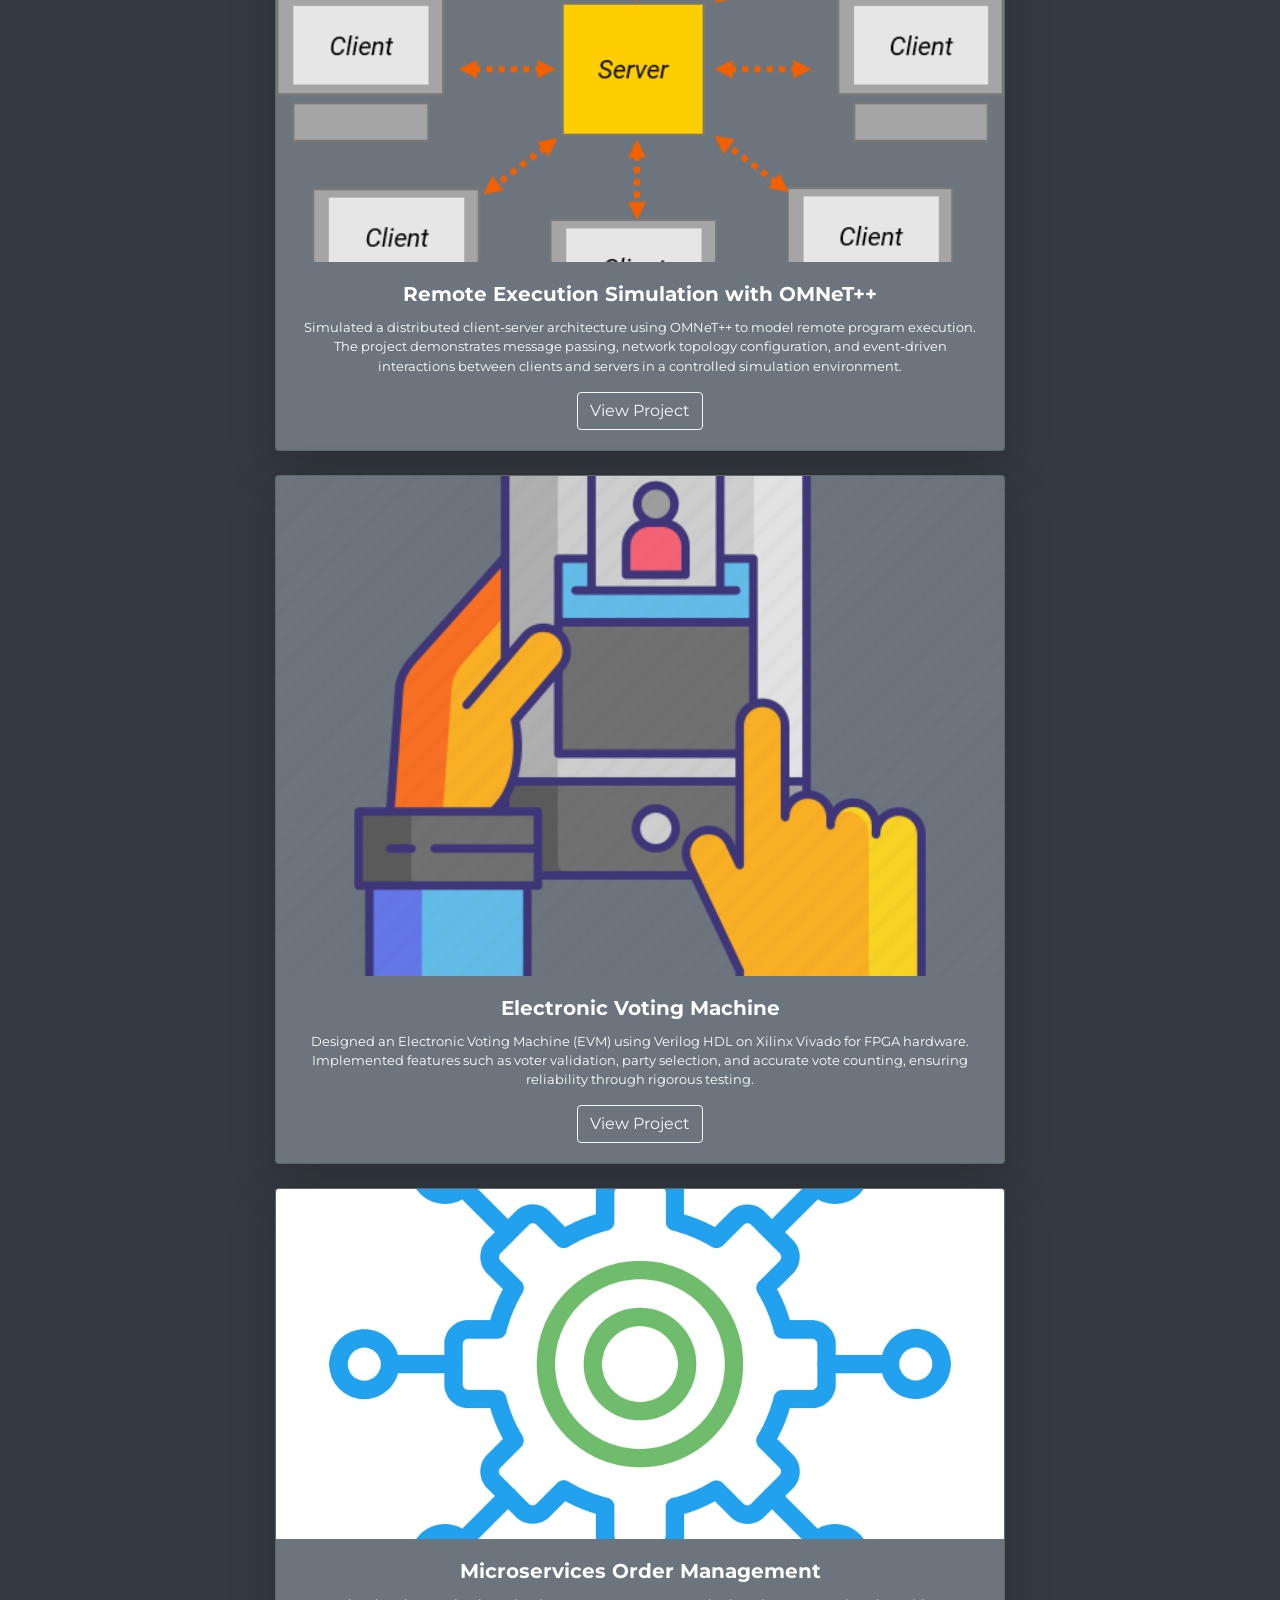
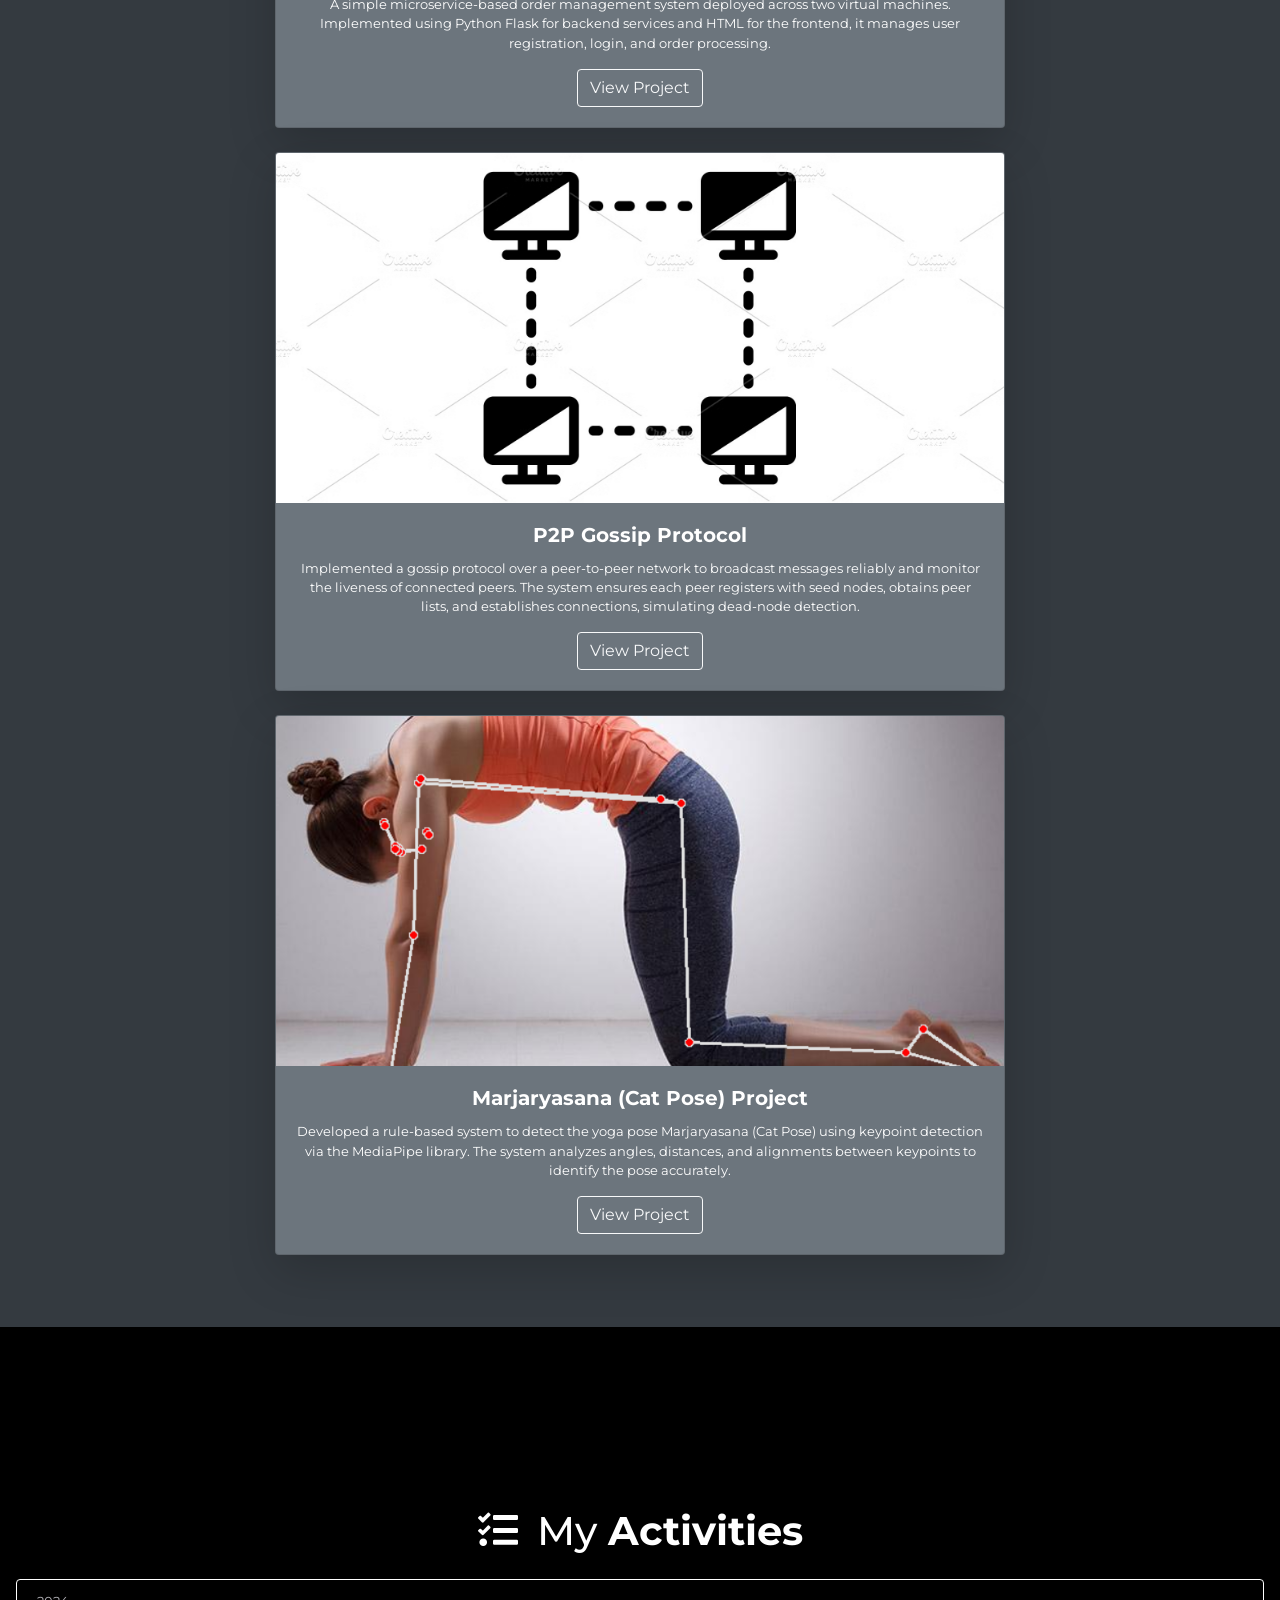
==== commit aba77611: "updates" ====
--- a/index.html
+++ b/index.html
@@ -718,7 +718,7 @@
             <!-- Embedded Systems Project -->
 <div class="col-md-8 mb-4" data-aos="fade-up">
     <div class="card bg-secondary text-white shadow-lg rounded-3">
-        <img src="C:\Users\Sujay\OneDrive\Desktop\sujay.portfolio\Images\pynq.jpg" class="card-img-top" alt="Embedded Systems Project Image" style="height: 350px; object-fit: cover;">
+        <img src="Images\pynq.jpg" class="card-img-top" alt="Embedded Systems Project Image" style="height: 350px; object-fit: cover;">
         <div class="card-body text-center">
             <h5 class="card-title font-weight-bold">Embedded Systems</h5>
             <p class="card-text small">
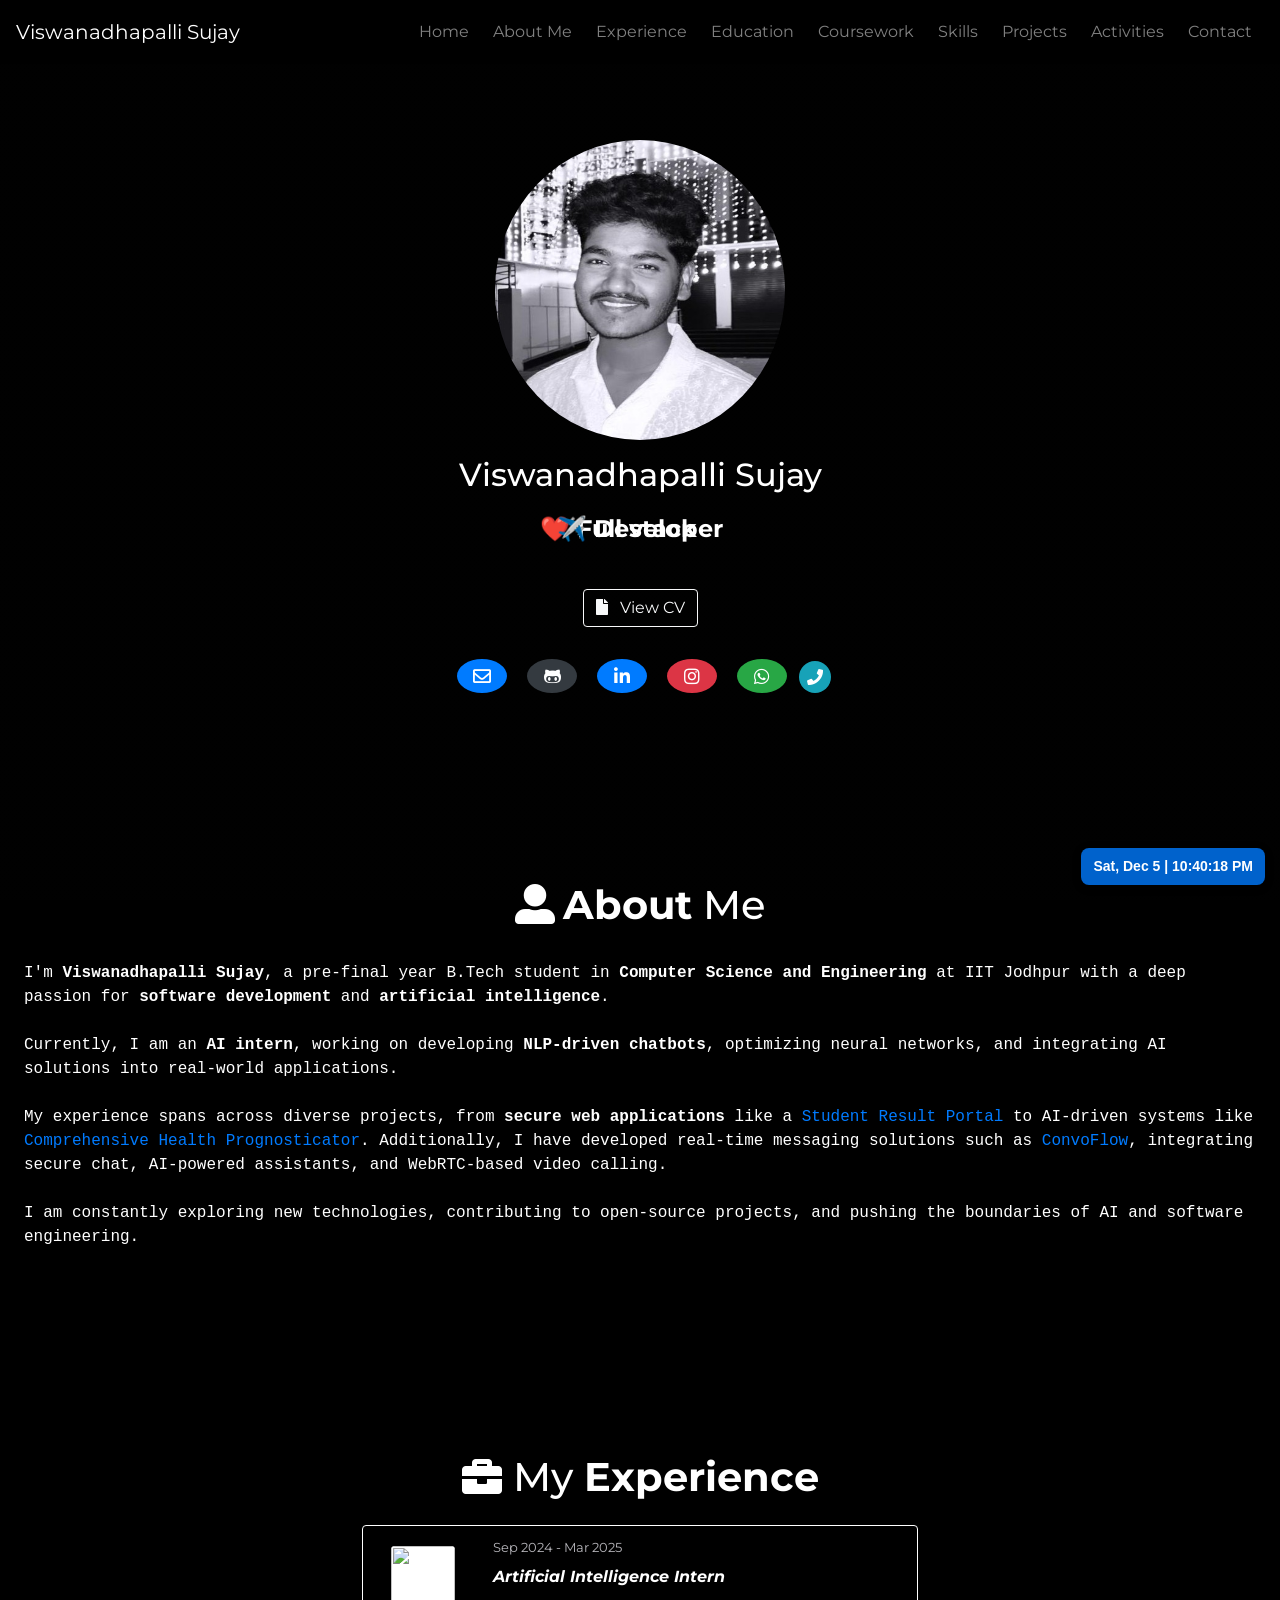
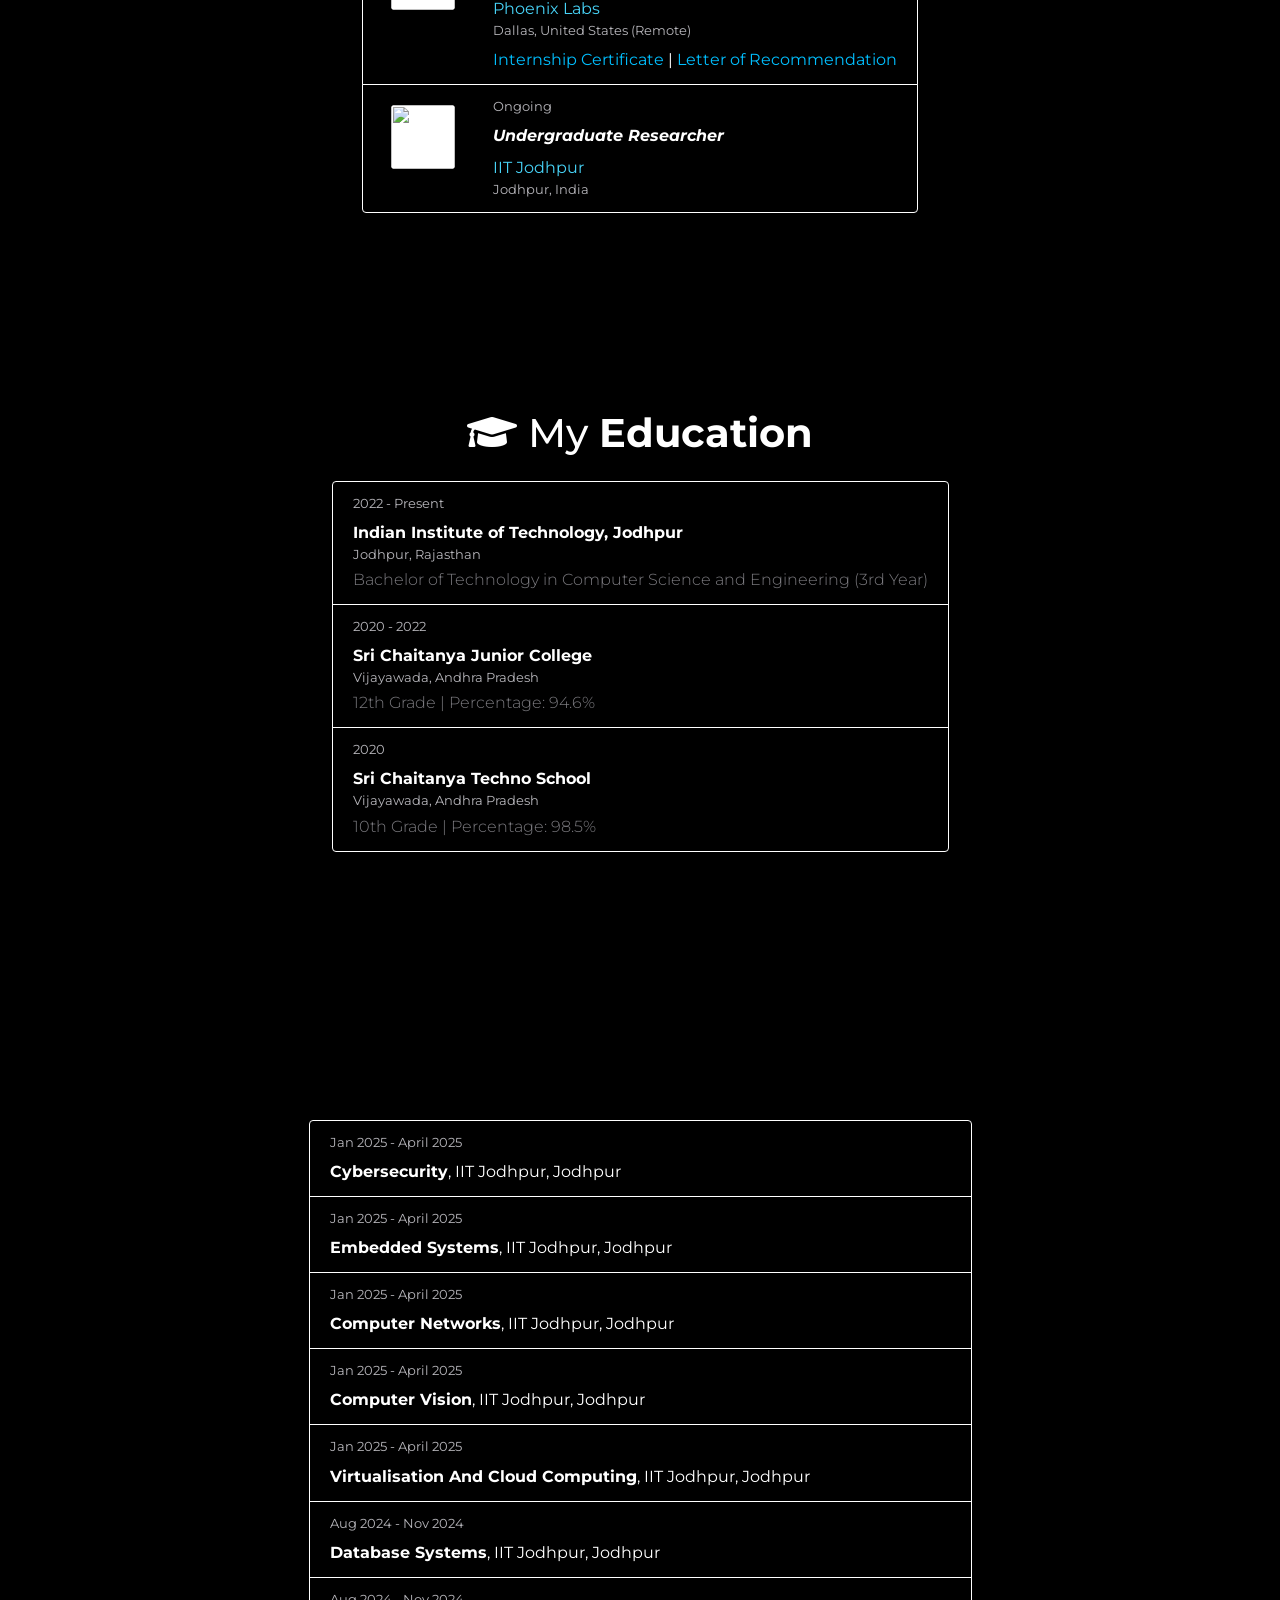
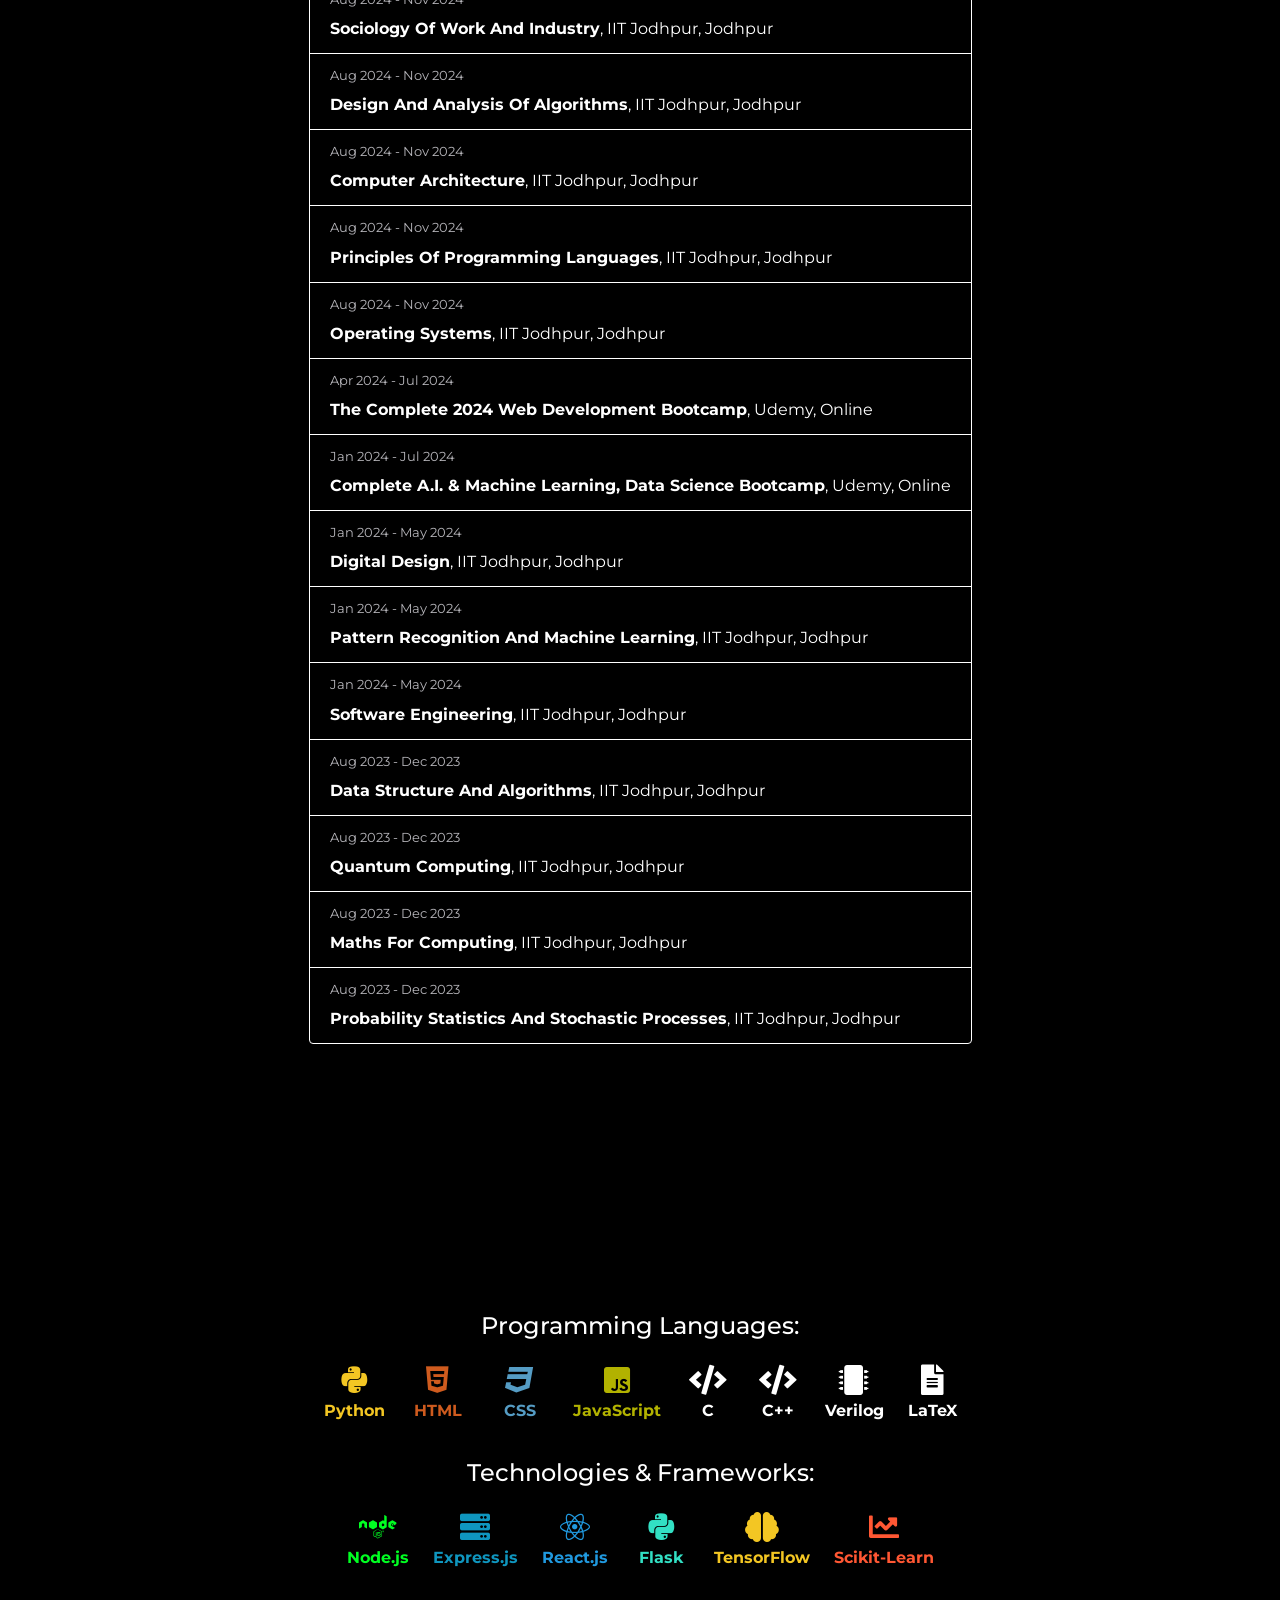
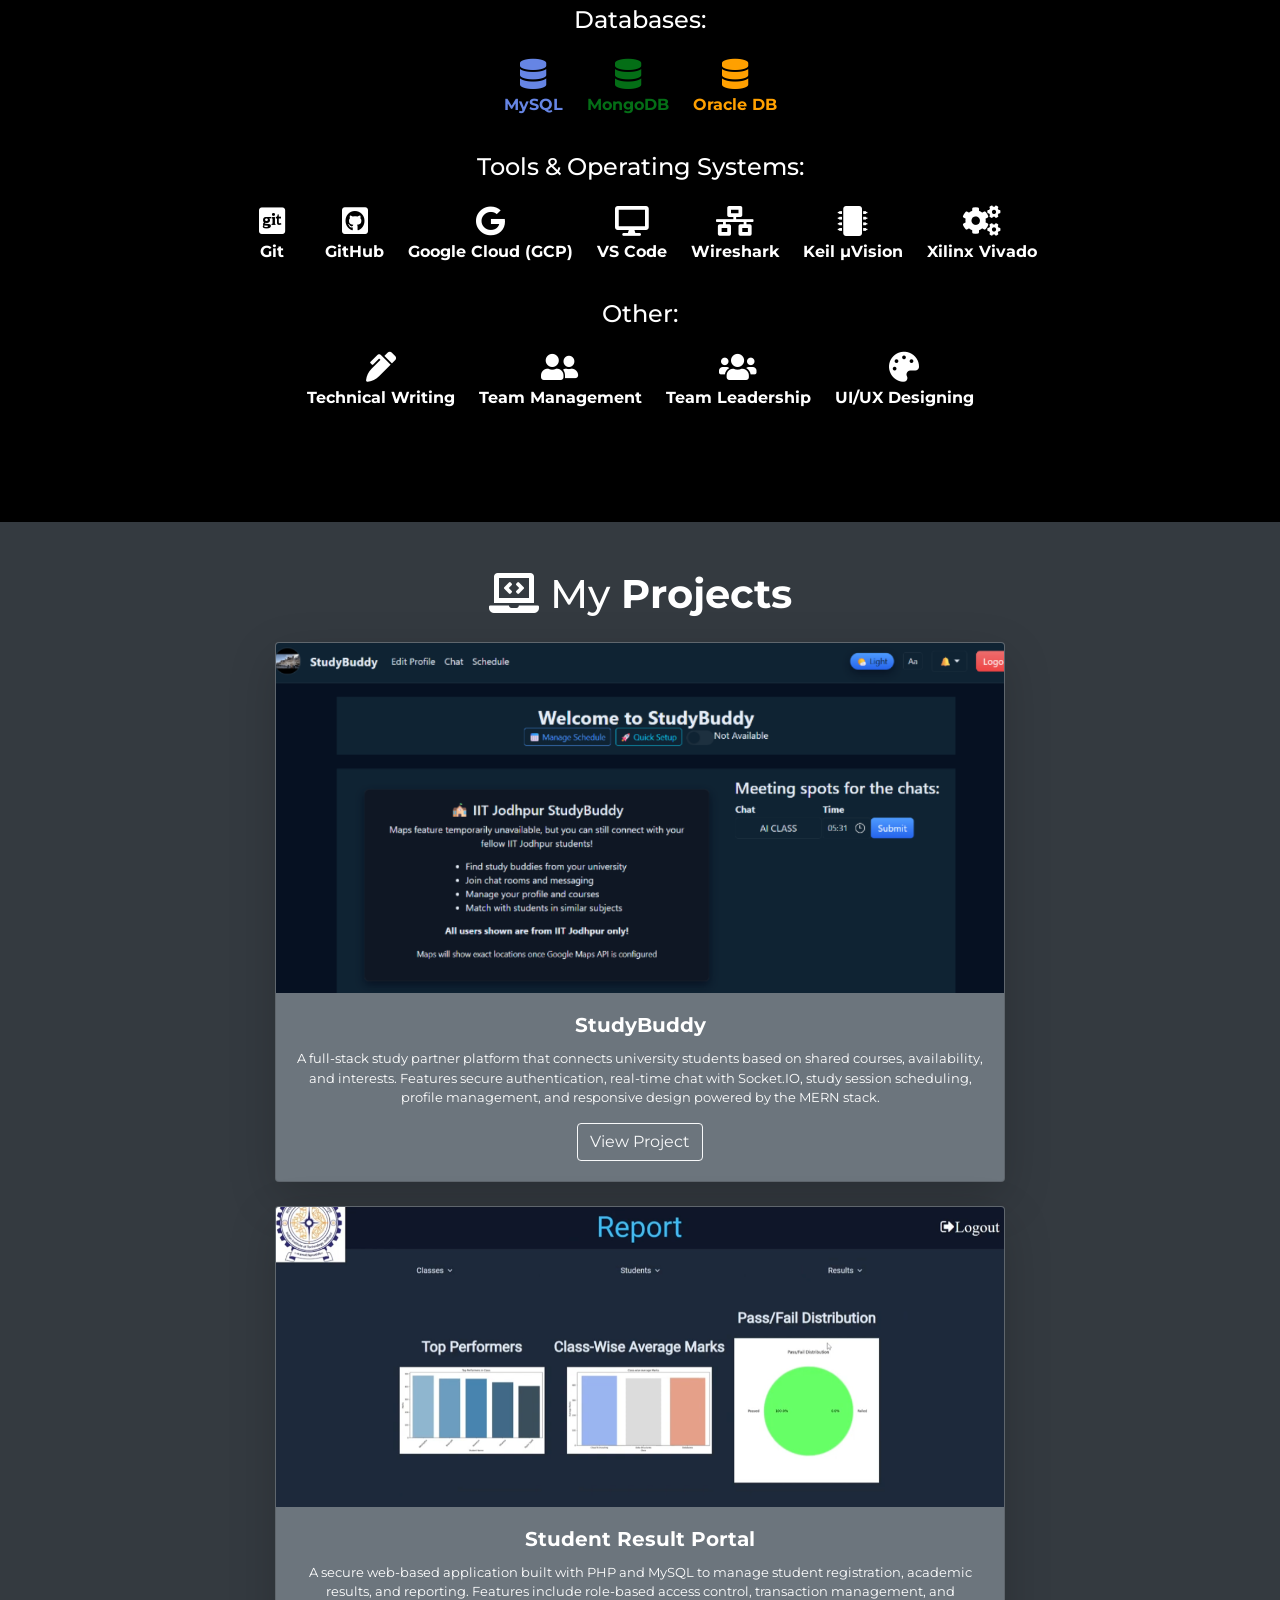
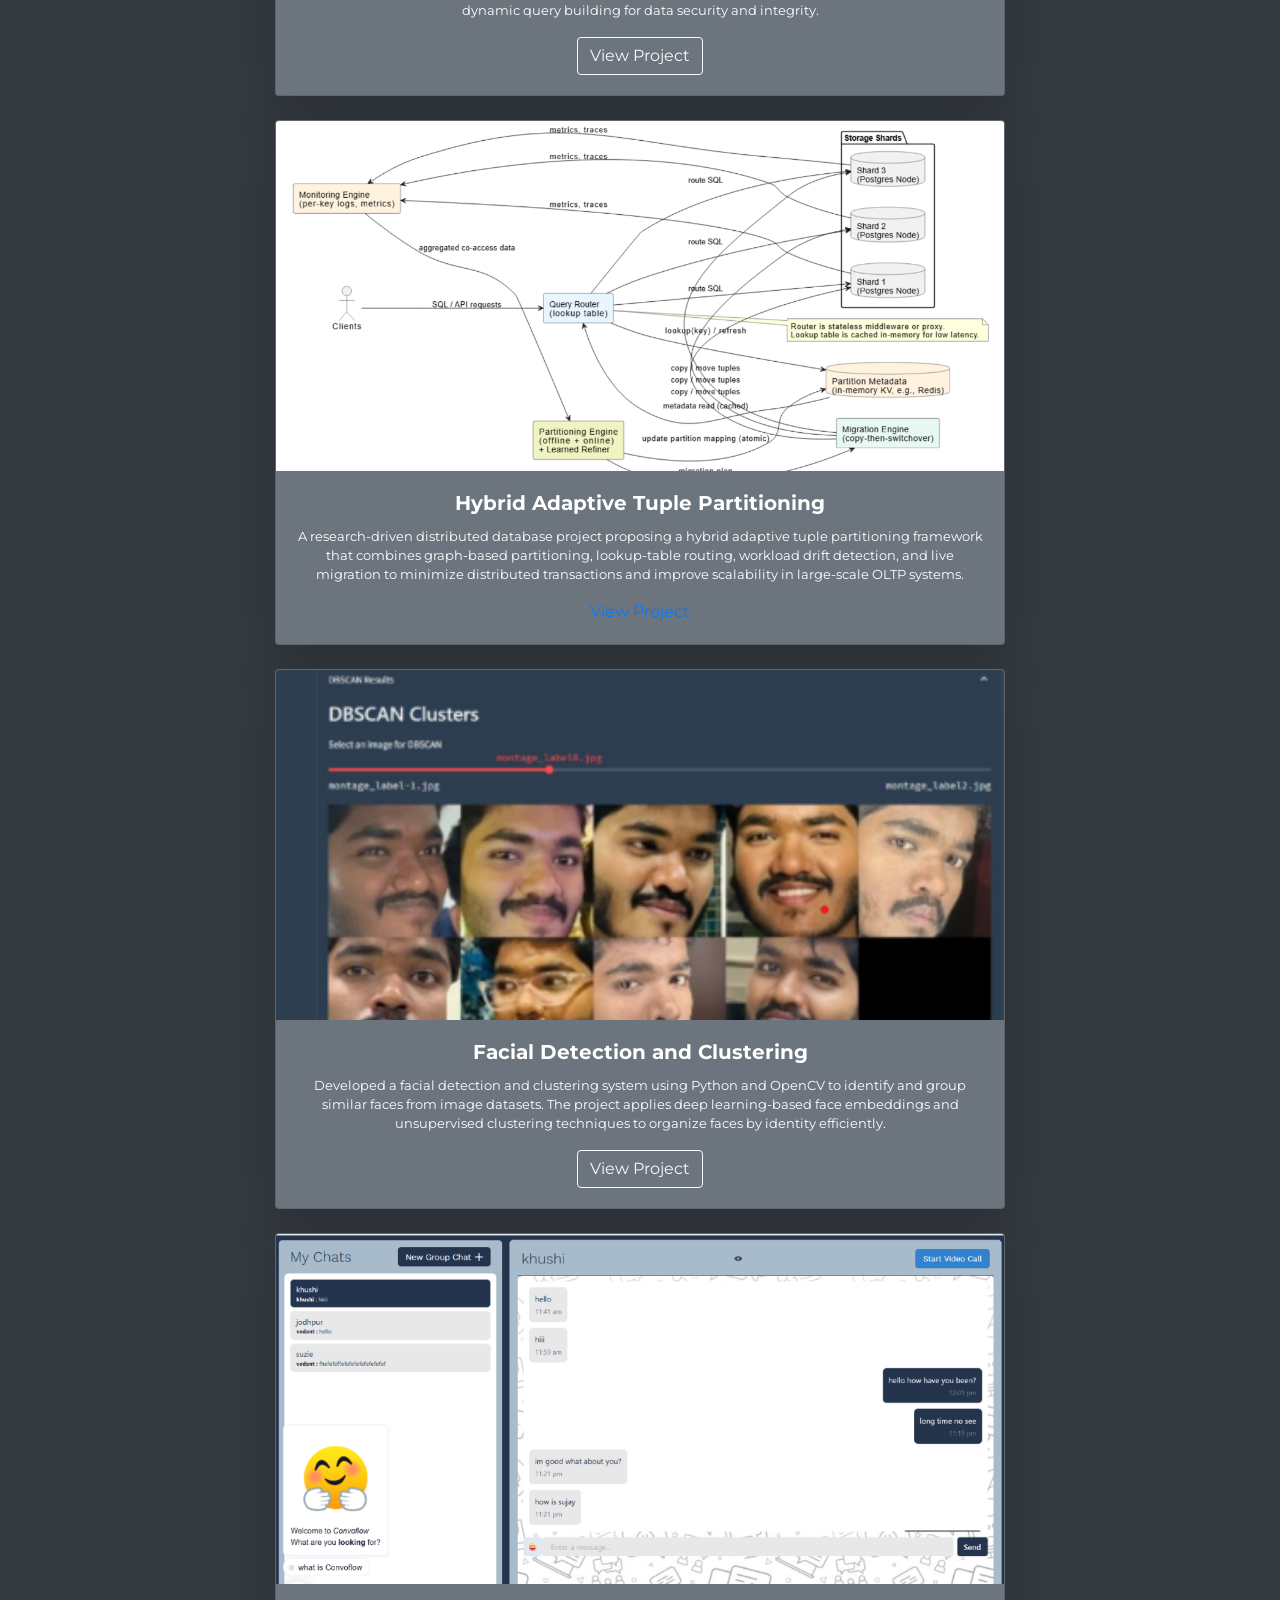
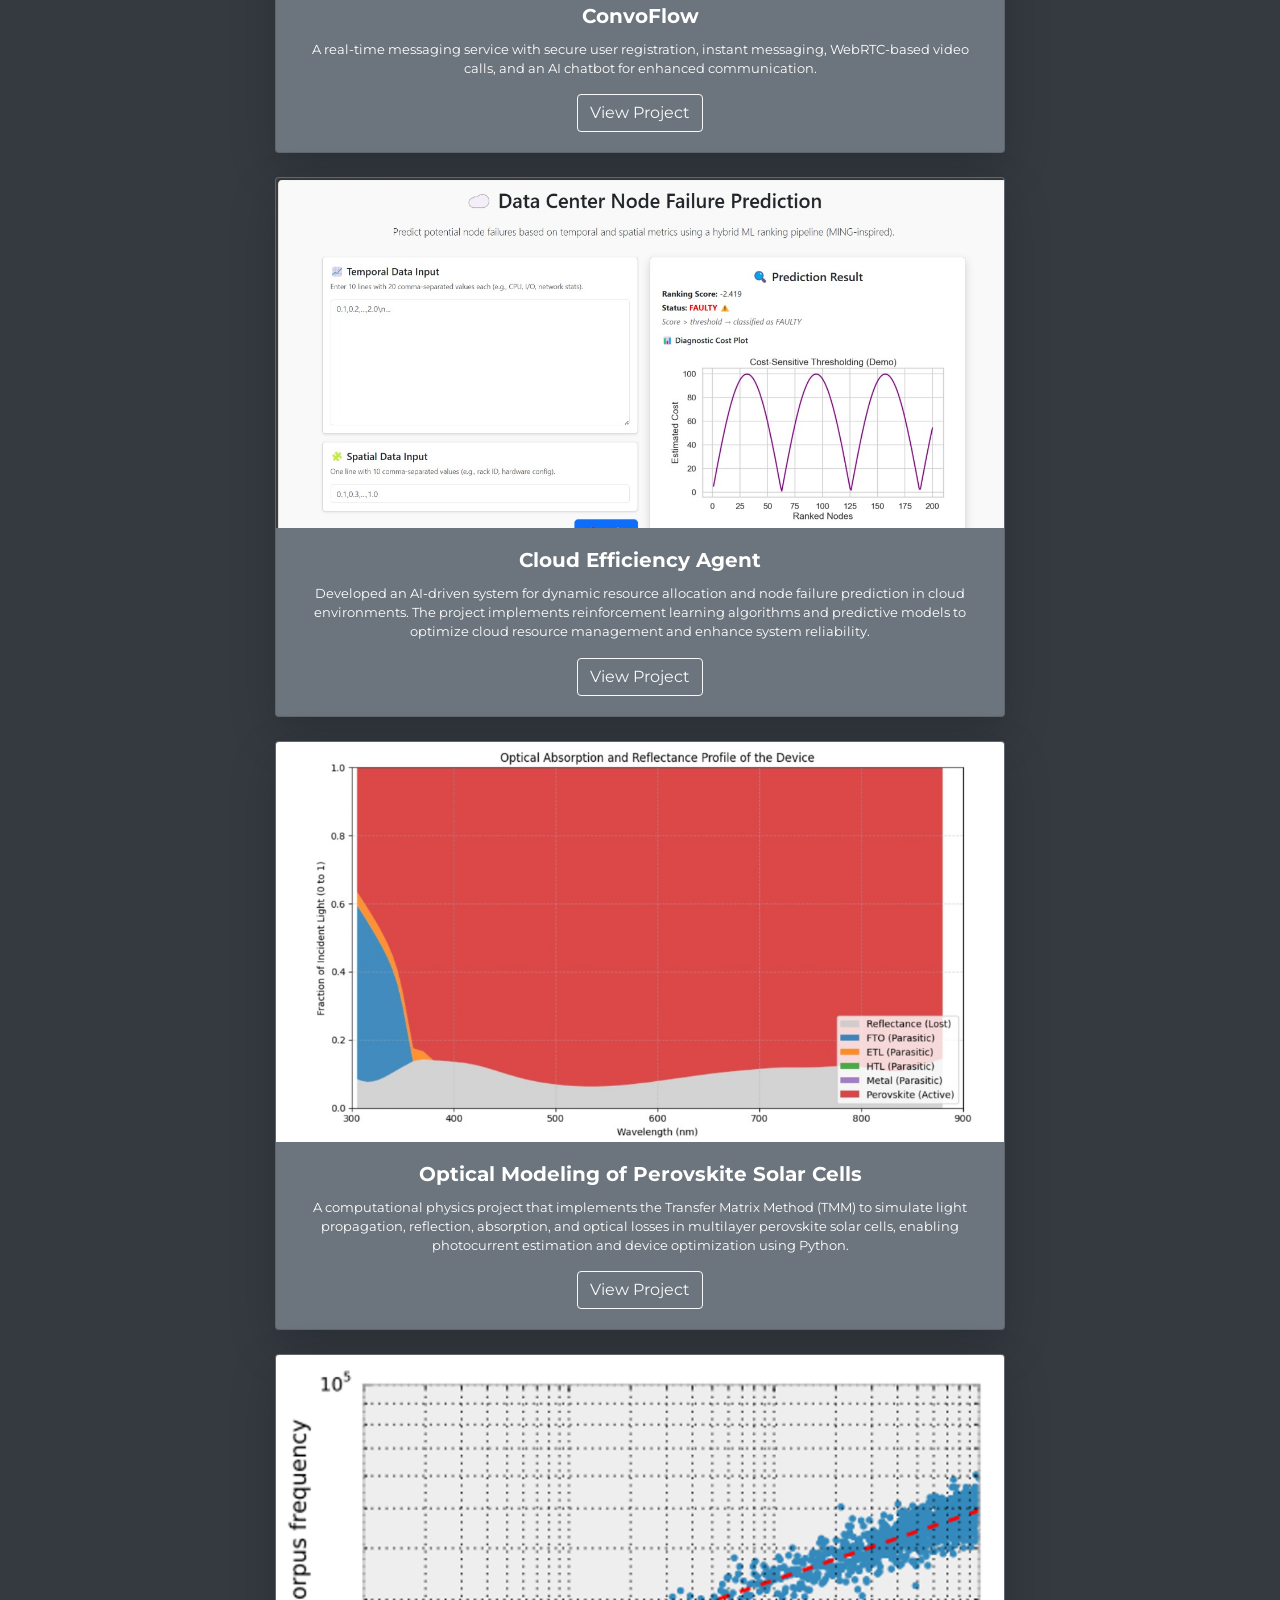
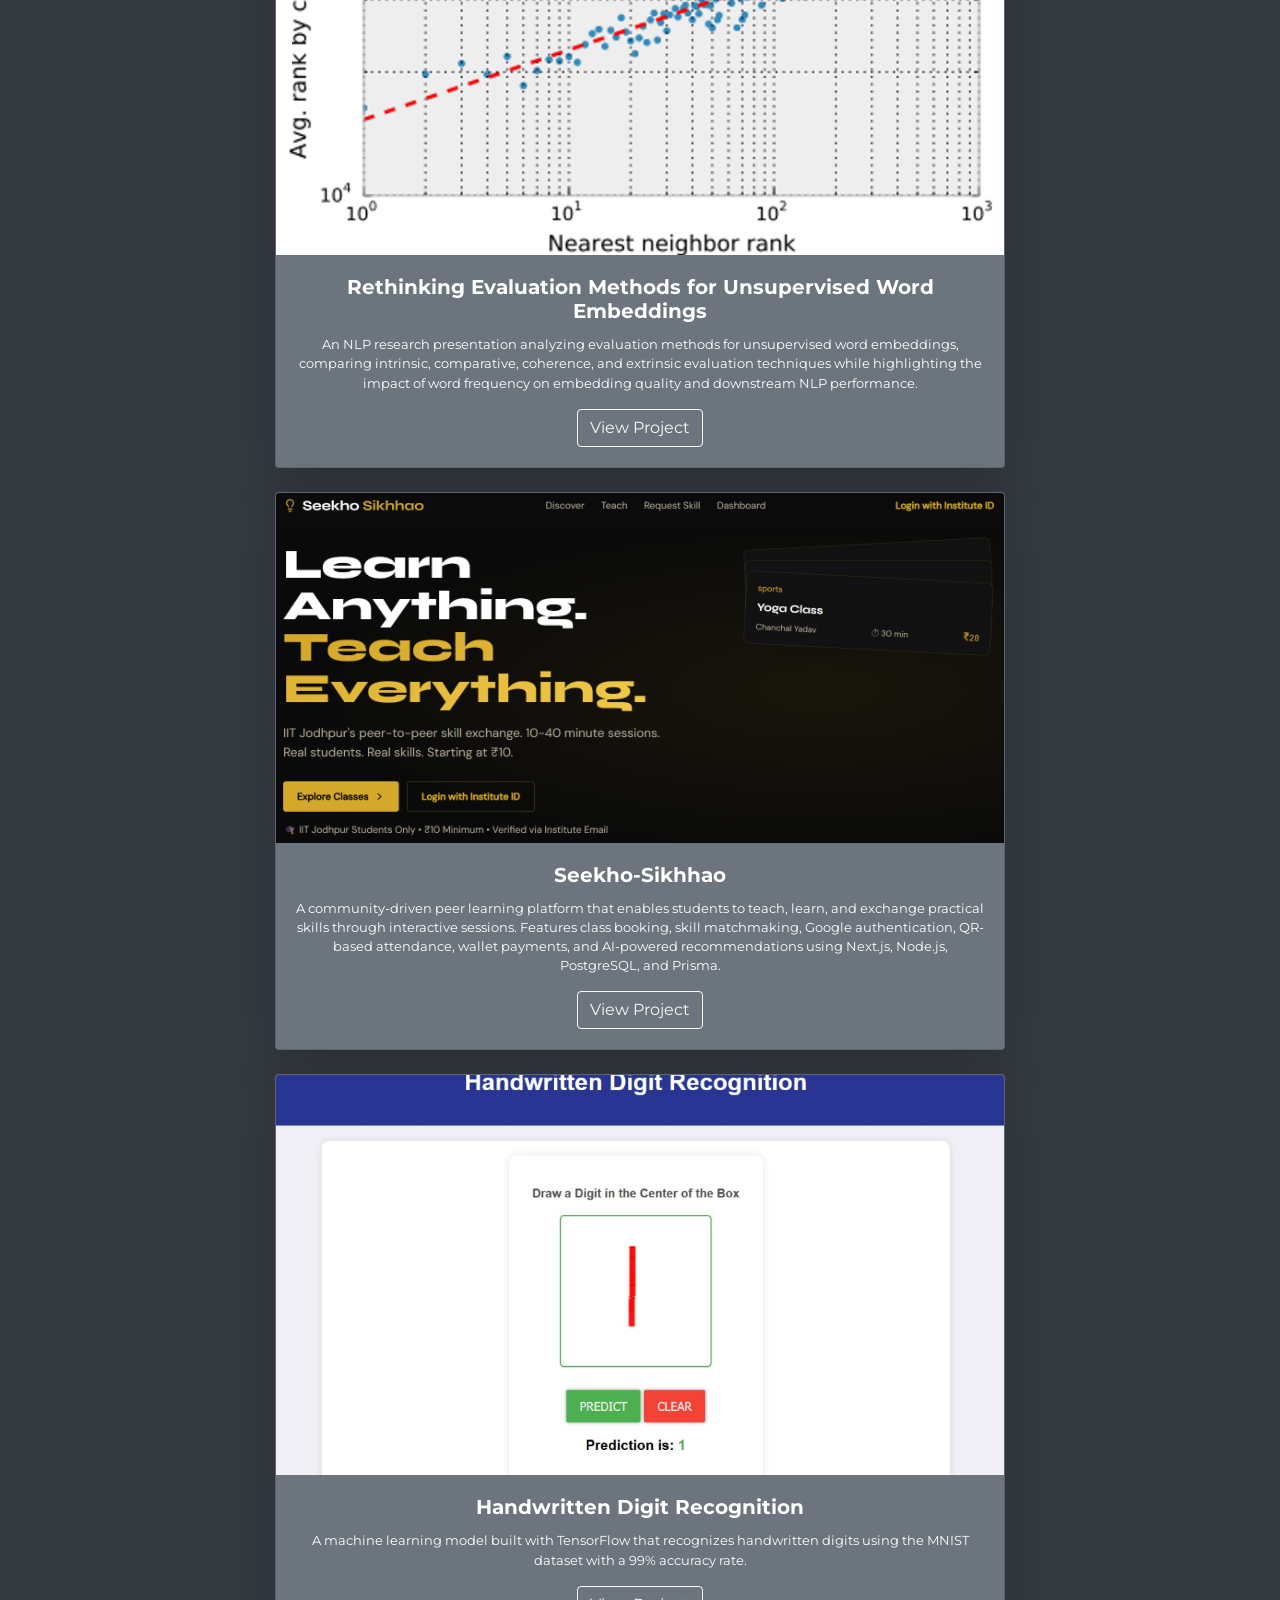
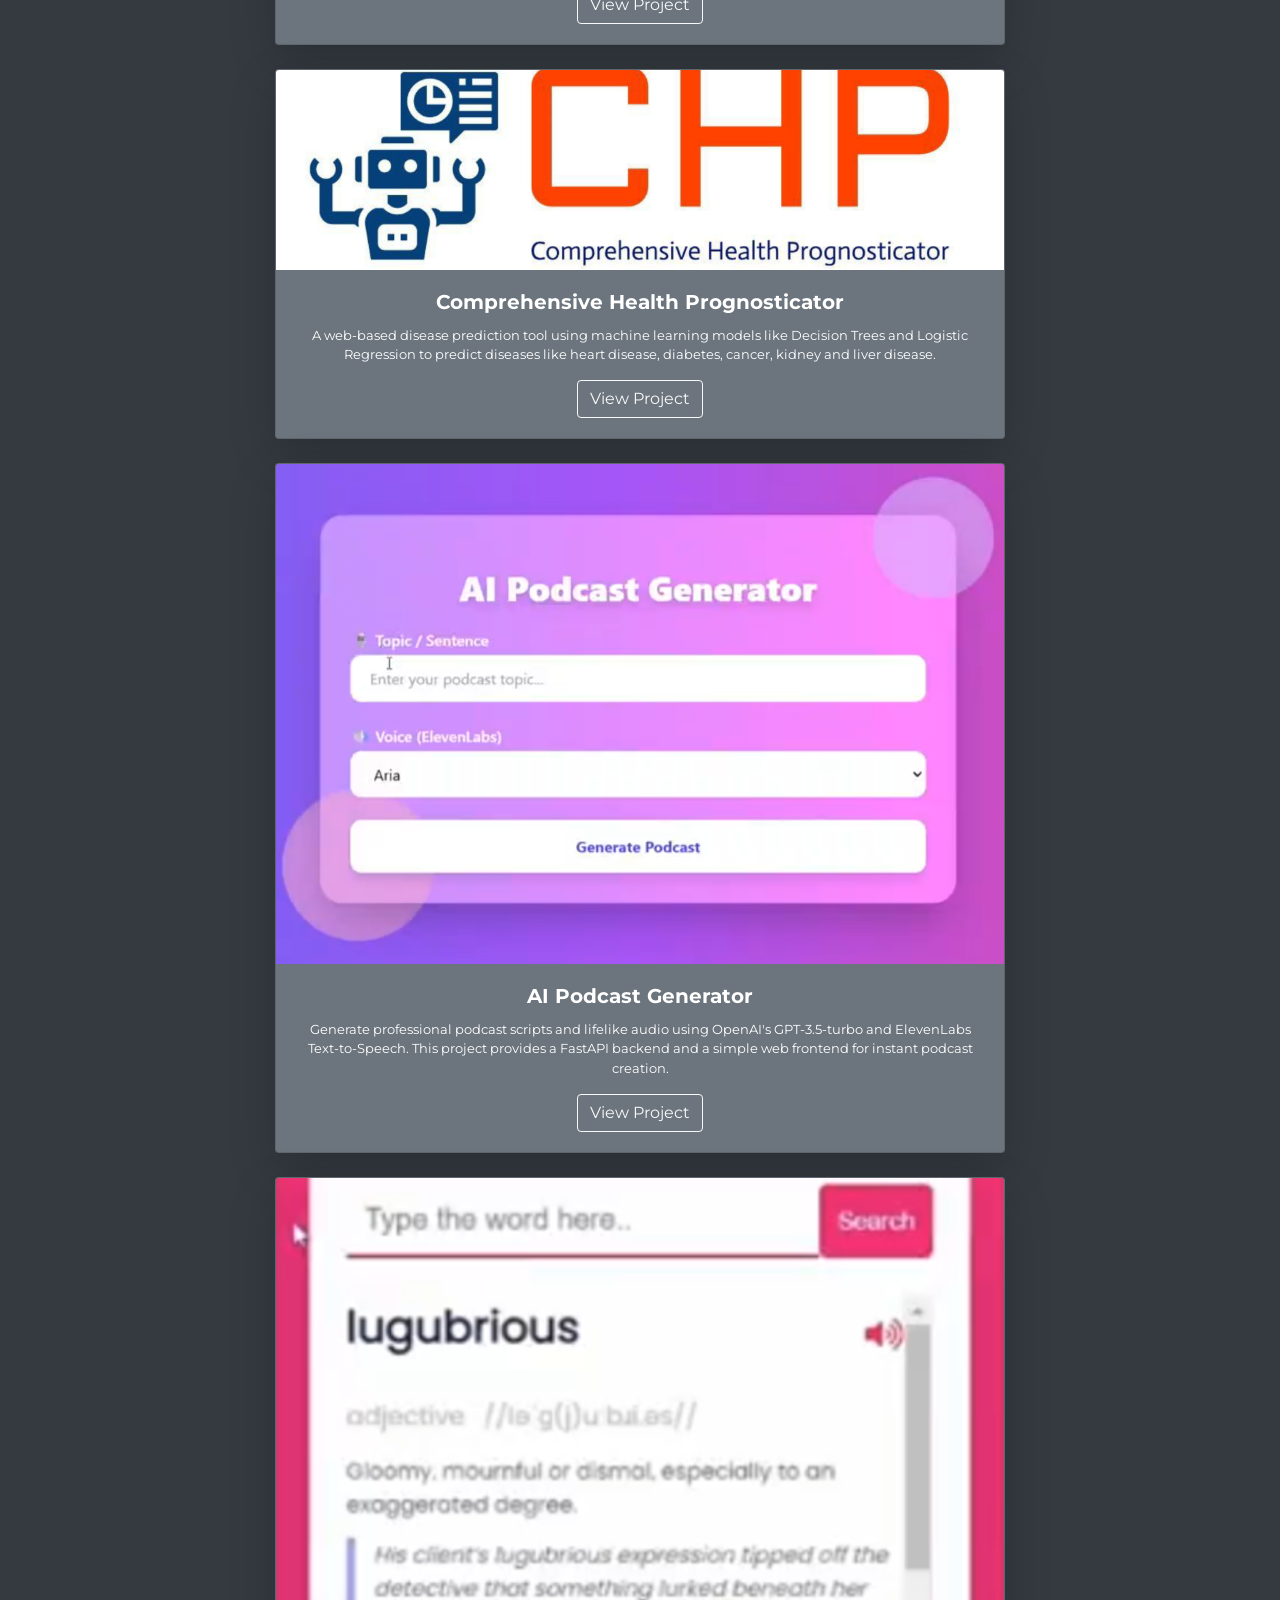
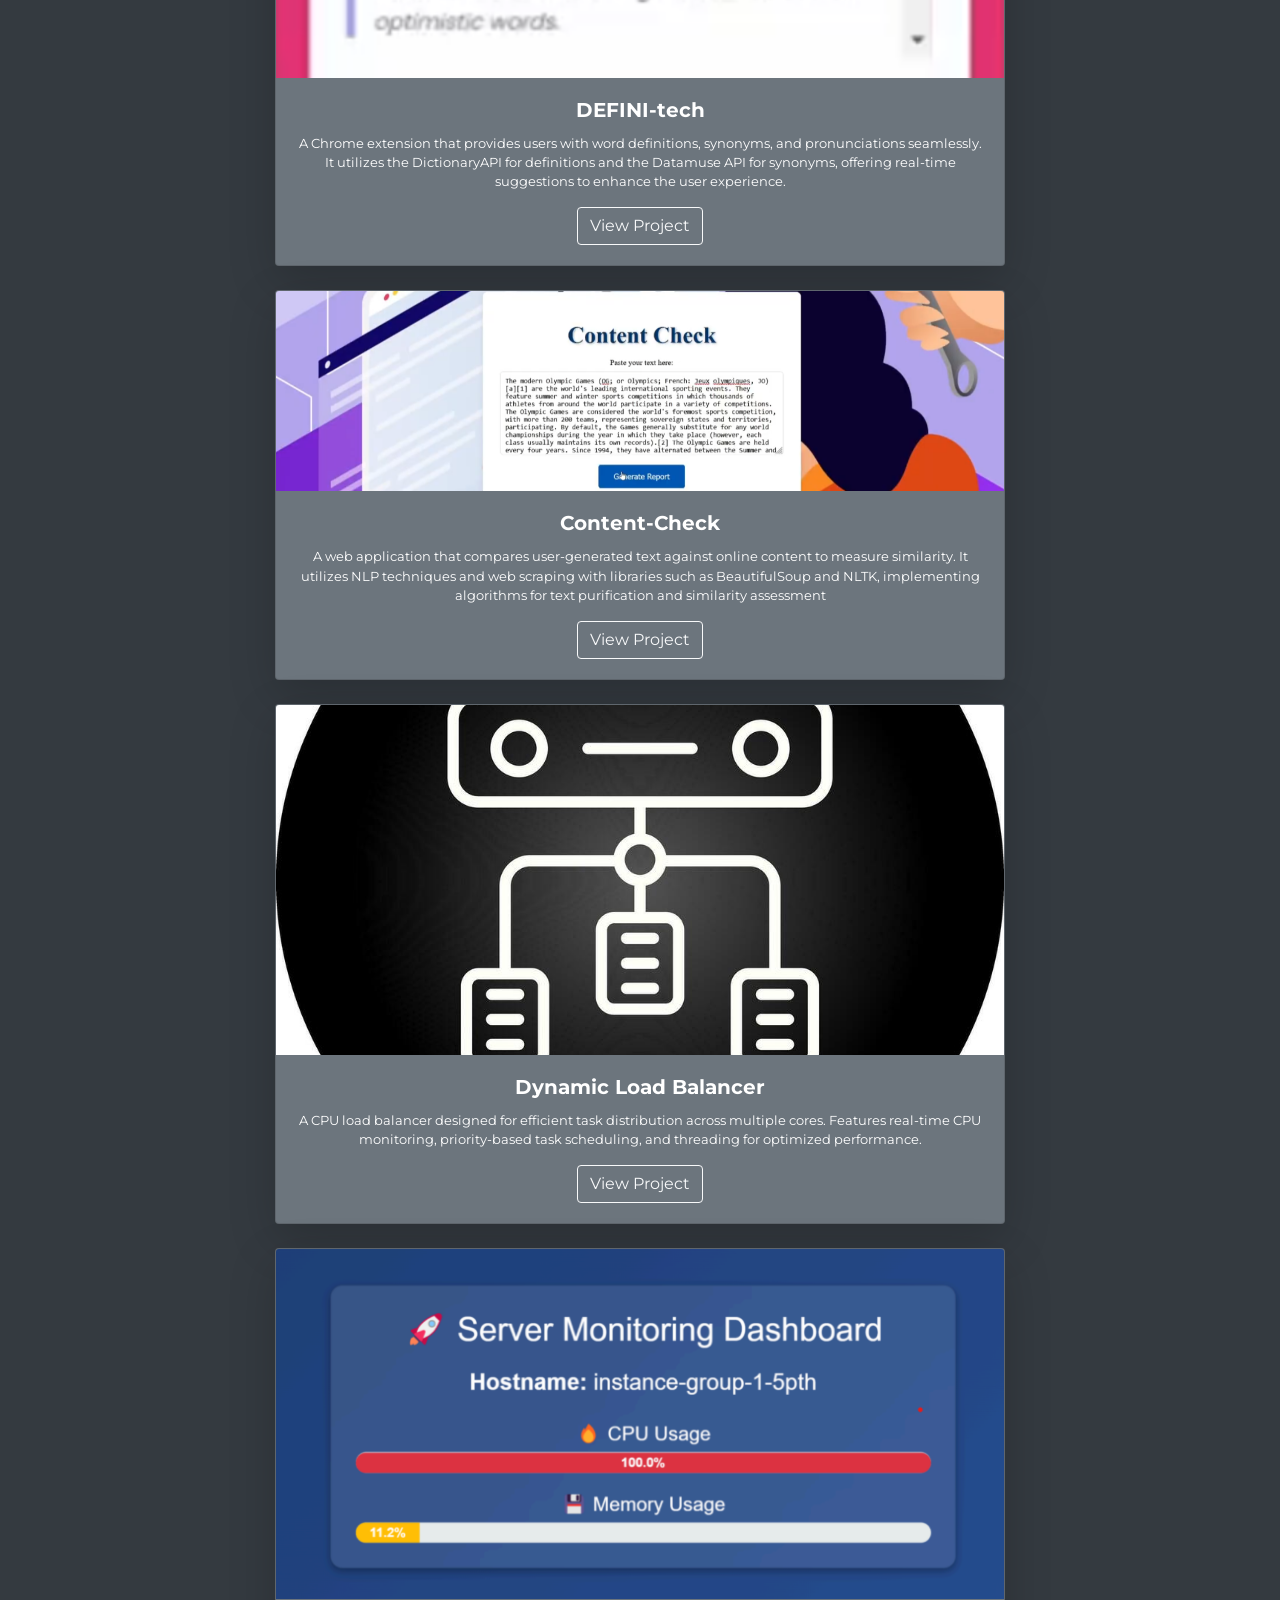
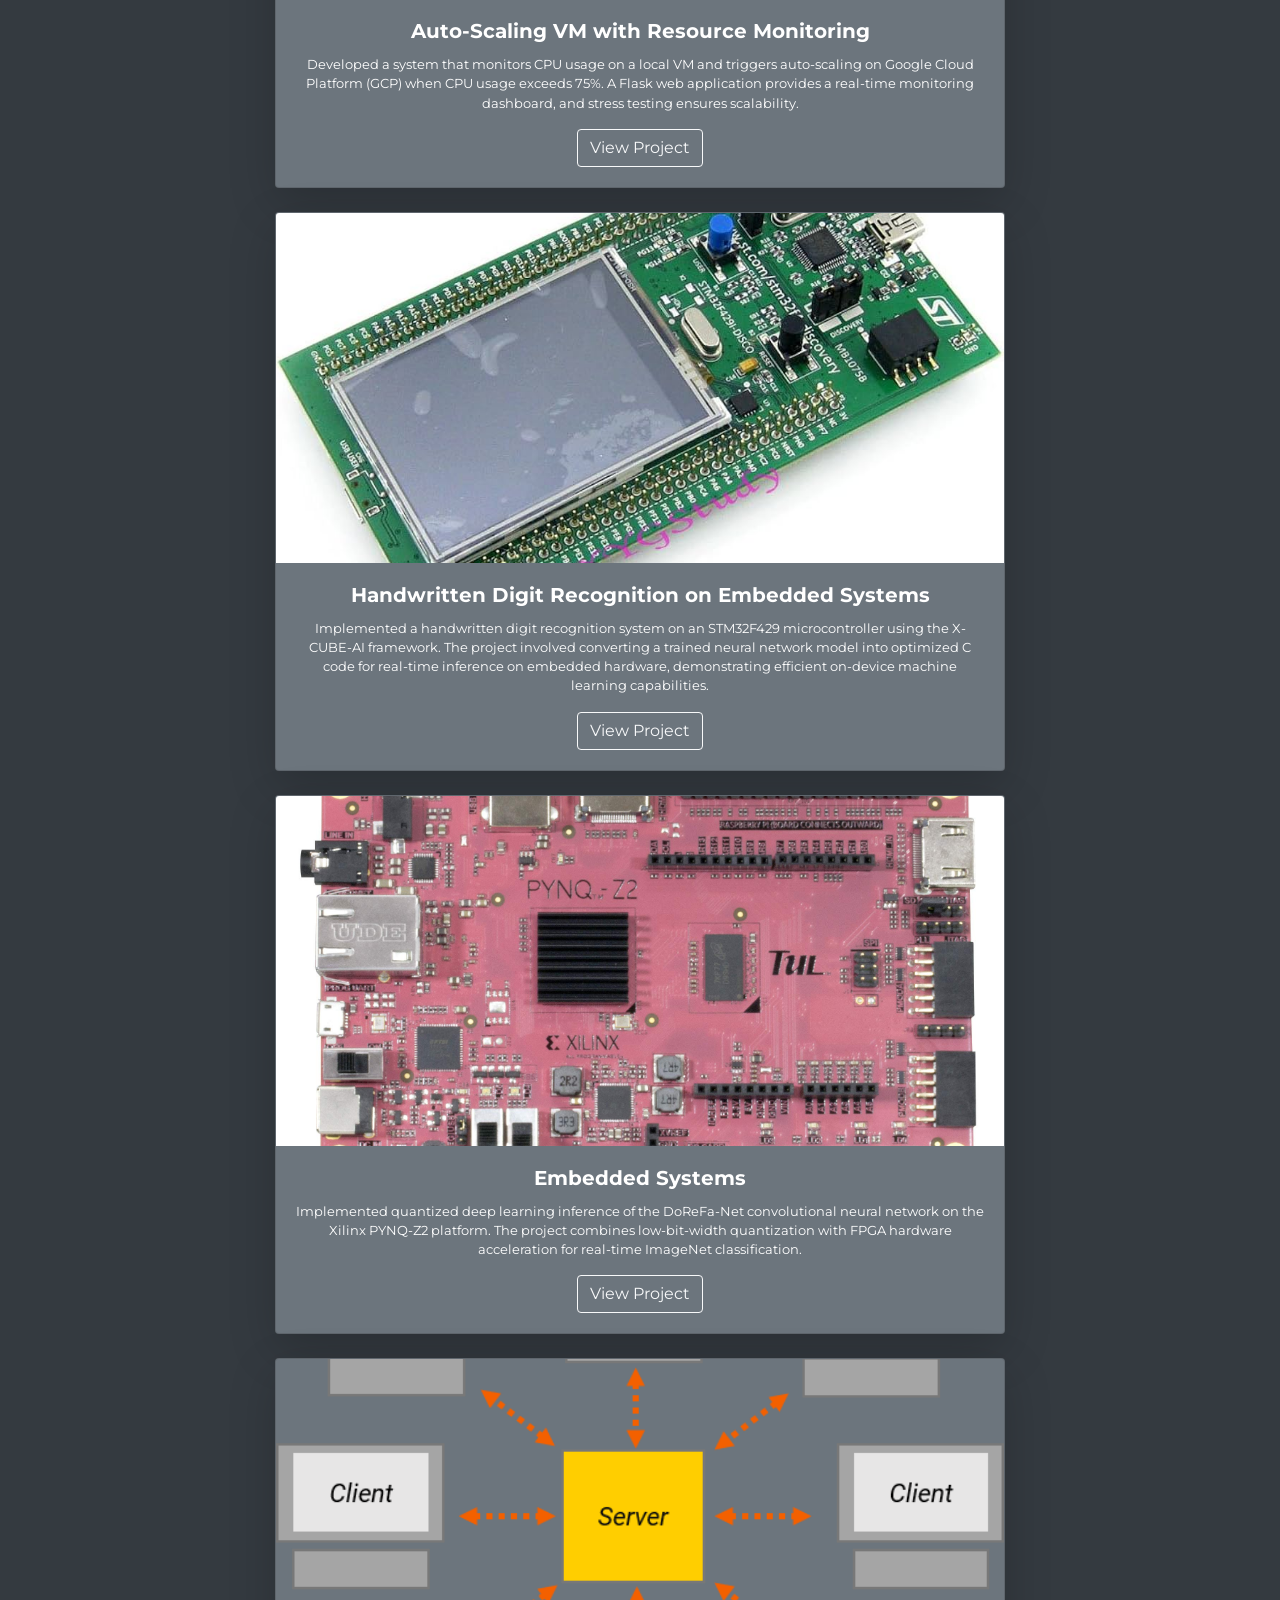
==== commit d8ab4ca6: "commit" ====
--- a/index.html
+++ b/index.html
@@ -535,6 +535,22 @@
         </div>
 
         <div class="row justify-content-center">
+            <!-- StudyBuddy -->
+<div class="col-md-8 mb-4" data-aos="fade-up">
+    <div class="card bg-secondary text-white shadow-lg rounded-3">
+        <img src="Images/studybuddy.png" class="card-img-top" alt="StudyBuddy Project" style="height: 350px; object-fit: cover;">
+        <div class="card-body text-center">
+            <h5 class="card-title font-weight-bold">StudyBuddy</h5>
+            <p class="card-text small">
+                A full-stack study partner platform that connects university students based on shared courses,
+                availability, and interests. Features secure authentication, real-time chat with Socket.IO,
+                study session scheduling, profile management, and responsive design powered by the MERN stack.
+            </p>
+            <a href="https://github.com/sujayv16/Studybuddy_SDE" class="btn btn-outline-light">View Project</a>
+        </div>
+    </div>
+</div>
+
 
             <!-- Student Result Portal -->
             <div class="col-md-8 mb-4" data-aos="fade-up">
@@ -553,8 +569,36 @@
                 </div>
             </div>
 
-            
-
+            <!-- Hybrid Adaptive Tuple Partitioning -->
+<div class="col-md-8 mb-4" data-aos="fade-up">
+    <div class="card bg-secondary text-white shadow-lg rounded-3">
+        <img src="Images/partitioning.png" class="card-img-top" alt="Hybrid Adaptive Tuple Partitioning Project" style="height: 350px; object-fit: cover;">
+        <div class="card-body text-center">
+            <h5 class="card-title font-weight-bold">Hybrid Adaptive Tuple Partitioning</h5>
+            <p class="card-text small">
+                A research-driven distributed database project proposing a hybrid adaptive tuple partitioning framework
+                that combines graph-based partitioning, lookup-table routing, workload drift detection, and live
+                migration to minimize distributed transactions and improve scalability in large-scale OLTP systems.
+            </p>
+            <a href="https://github.com/sujayv16/Hybrid-Adaptive-Tuple-Partitioning-for-Large-Distributed-Database-Systems">View Project</a>
+        </div>
+    </div>
+</div>
+
+
+<!-- Facial Detection and Clustering Project -->
+<div class="col-md-8 mb-4" data-aos="fade-up">
+    <div class="card bg-secondary text-white shadow-lg rounded-3">
+        <img src="Images\facial.png" class="card-img-top" alt="Facial Detection Project Image" style="height: 350px; object-fit: cover;">
+        <div class="card-body text-center">
+            <h5 class="card-title font-weight-bold">Facial Detection and Clustering</h5>
+            <p class="card-text small">
+                Developed a facial detection and clustering system using Python and OpenCV to identify and group similar faces from image datasets. The project applies deep learning-based face embeddings and unsupervised clustering techniques to organize faces by identity efficiently.
+            </p>
+            <a href="https://github.com/sujayv16/facial-detection-and-clustering" class="btn btn-outline-light" target="_blank">View Project</a>
+        </div>
+    </div>
+</div>
             <!-- ConvoFlow -->
             <div class="col-md-8 mb-4" data-aos="fade-up">
                 <div class="card bg-secondary text-white shadow-lg rounded-3">
@@ -571,6 +615,86 @@
                 </div>
             </div>
 
+            <!-- Cloud Efficiency Agent Project -->
+<div class="col-md-8 mb-4" data-aos="fade-up">
+    <div class="card bg-secondary text-white shadow-lg rounded-3">
+        <img src="Images\cloud.jpg" class="card-img-top" alt="Cloud Efficiency Agent Project Image" style="height: 350px; object-fit: cover;">
+        <div class="card-body text-center">
+            <h5 class="card-title font-weight-bold">Cloud Efficiency Agent</h5>
+            <p class="card-text small">
+                Developed an AI-driven system for dynamic resource allocation and node failure prediction in cloud environments. The project implements reinforcement learning algorithms and predictive models to optimize cloud resource management and enhance system reliability.
+            </p>
+            <a href="https://github.com/sujayv16/Cloud-Efficiency-Agent" class="btn btn-outline-light" target="_blank">View Project</a>
+        </div>
+    </div>
+</div>
+            
+             
+
+
+
+<!-- Optical Modeling and Optimization of Perovskite Solar Cells -->
+<div class="col-md-8 mb-4" data-aos="fade-up">
+    <div class="card bg-secondary text-white shadow-lg rounded-3">
+        <img src="Images/perovskite.png" class="card-img-top" alt="Perovskite Solar Cell Optical Modeling Project" style="height: 400px; object-fit: cover;">
+        <div class="card-body text-center">
+            <h5 class="card-title font-weight-bold">Optical Modeling of Perovskite Solar Cells</h5>
+            <p class="card-text small">
+                A computational physics project that implements the Transfer Matrix Method (TMM) to simulate
+                light propagation, reflection, absorption, and optical losses in multilayer perovskite solar
+                cells, enabling photocurrent estimation and device optimization using Python.
+            </p>
+            <a href="https://github.com/sujayv16/Optical-Modeling-and-Optimization-of-Perovskite-Solar-Cells" class="btn btn-outline-light">View Project</a>
+        </div>
+    </div>
+</div>
+<!-- Rethinking Evaluation Methods for Unsupervised Word Embeddings -->
+<div class="col-md-8 mb-4" data-aos="fade-up">
+    <div class="card bg-secondary text-white shadow-lg rounded-3">
+        <img src="Images/word-embeddings.png" class="card-img-top" alt="Word Embeddings Evaluation Project" style="height: 500px; object-fit: cover;">
+        <div class="card-body text-center">
+            <h5 class="card-title font-weight-bold">Rethinking Evaluation Methods for Unsupervised Word Embeddings</h5>
+            <p class="card-text small">
+                An NLP research presentation analyzing evaluation methods for unsupervised word embeddings,
+                comparing intrinsic, comparative, coherence, and extrinsic evaluation techniques while
+                highlighting the impact of word frequency on embedding quality and downstream NLP performance.
+            </p>
+            <a href="https://github.com/sujayv16/Rethinking-Evaluation-Methods-for-Unsupervised-Word-Embeddings" class="btn btn-outline-light">View Project</a>
+        </div>
+    </div>
+</div>
+<!-- Seekho-Sikhhao -->
+<div class="col-md-8 mb-4" data-aos="fade-up">
+    <div class="card bg-secondary text-white shadow-lg rounded-3">
+        <img src="Images/seekho-sikhhao.png" class="card-img-top" alt="Seekho-Sikhhao Project" style="height: 350px; object-fit: cover;">
+        <div class="card-body text-center">
+            <h5 class="card-title font-weight-bold">Seekho-Sikhhao</h5>
+            <p class="card-text small">
+                A community-driven peer learning platform that enables students to teach, learn, and exchange
+                practical skills through interactive sessions. Features class booking, skill matchmaking,
+                Google authentication, QR-based attendance, wallet payments, and AI-powered recommendations
+                using Next.js, Node.js, PostgreSQL, and Prisma.
+            </p>
+            <a href="https://github.com/sujayv16/seekho-sikhhao" class="btn btn-outline-light">View Project</a>
+        </div>
+    </div>
+</div>
+
+            <!-- Handwritten Digit Recognition -->
+            <div class="col-md-8 mb-4" data-aos="fade-up">
+                <div class="card bg-secondary text-white shadow-lg rounded-3">
+                    <img src="Images\handwritten.png" class="card-img-top" alt="Project Image" style="height: 400px; object-fit: cover;">
+                    <div class="card-body text-center">
+                        <h5 class="card-title font-weight-bold">Handwritten Digit Recognition</h5>
+                        <p class="card-text small">
+                            A machine learning model built with TensorFlow that recognizes handwritten digits using
+                            the MNIST dataset with a 99% accuracy rate.
+
+                        </p>
+                        <a href="https://github.com/sujayv16/PRML_PROJECT" class="btn btn-outline-light">View Project</a>
+                    </div>
+                </div>
+            </div>
             <!-- Comprehensive Health Prognosticator -->
             <div class="col-md-8 mb-4" data-aos="fade-up">
                 <div class="card bg-secondary text-white shadow-lg rounded-3">
@@ -586,50 +710,8 @@
                     </div>
                 </div>
             </div>
-             <!-- Facial Detection and Clustering Project -->
-<div class="col-md-8 mb-4" data-aos="fade-up">
-    <div class="card bg-secondary text-white shadow-lg rounded-3">
-        <img src="Images\facial.png" class="card-img-top" alt="Facial Detection Project Image" style="height: 350px; object-fit: cover;">
-        <div class="card-body text-center">
-            <h5 class="card-title font-weight-bold">Facial Detection and Clustering</h5>
-            <p class="card-text small">
-                Developed a facial detection and clustering system using Python and OpenCV to identify and group similar faces from image datasets. The project applies deep learning-based face embeddings and unsupervised clustering techniques to organize faces by identity efficiently.
-            </p>
-            <a href="https://github.com/sujayv16/facial-detection-and-clustering" class="btn btn-outline-light" target="_blank">View Project</a>
-        </div>
-    </div>
-</div>
-
-<!-- Cloud Efficiency Agent Project -->
-<div class="col-md-8 mb-4" data-aos="fade-up">
-    <div class="card bg-secondary text-white shadow-lg rounded-3">
-        <img src="Images\cloud.jpg" class="card-img-top" alt="Cloud Efficiency Agent Project Image" style="height: 350px; object-fit: cover;">
-        <div class="card-body text-center">
-            <h5 class="card-title font-weight-bold">Cloud Efficiency Agent</h5>
-            <p class="card-text small">
-                Developed an AI-driven system for dynamic resource allocation and node failure prediction in cloud environments. The project implements reinforcement learning algorithms and predictive models to optimize cloud resource management and enhance system reliability.
-            </p>
-            <a href="https://github.com/sujayv16/Cloud-Efficiency-Agent" class="btn btn-outline-light" target="_blank">View Project</a>
-        </div>
-    </div>
-</div>
-
-
-            <!-- Handwritten Digit Recognition -->
-            <div class="col-md-8 mb-4" data-aos="fade-up">
-                <div class="card bg-secondary text-white shadow-lg rounded-3">
-                    <img src="Images\handwritten.png" class="card-img-top" alt="Project Image" style="height: 400px; object-fit: cover;">
-                    <div class="card-body text-center">
-                        <h5 class="card-title font-weight-bold">Handwritten Digit Recognition</h5>
-                        <p class="card-text small">
-                            A machine learning model built with TensorFlow that recognizes handwritten digits using
-                            the MNIST dataset with a 99% accuracy rate.
-
-                        </p>
-                        <a href="https://github.com/sujayv16/PRML_PROJECT" class="btn btn-outline-light">View Project</a>
-                    </div>
-                </div>
-            </div>
+            
+                    
             <!-- AI Podcast Generator -->
 <div class="col-md-8 mb-4" data-aos="fade-up">
     <div class="card bg-secondary text-white shadow-lg rounded-3">
@@ -643,6 +725,7 @@
         </div>
     </div>
 </div>
+
 
             <!-- DEFINI-tech -->
             <div class="col-md-8 mb-4" data-aos="fade-up">
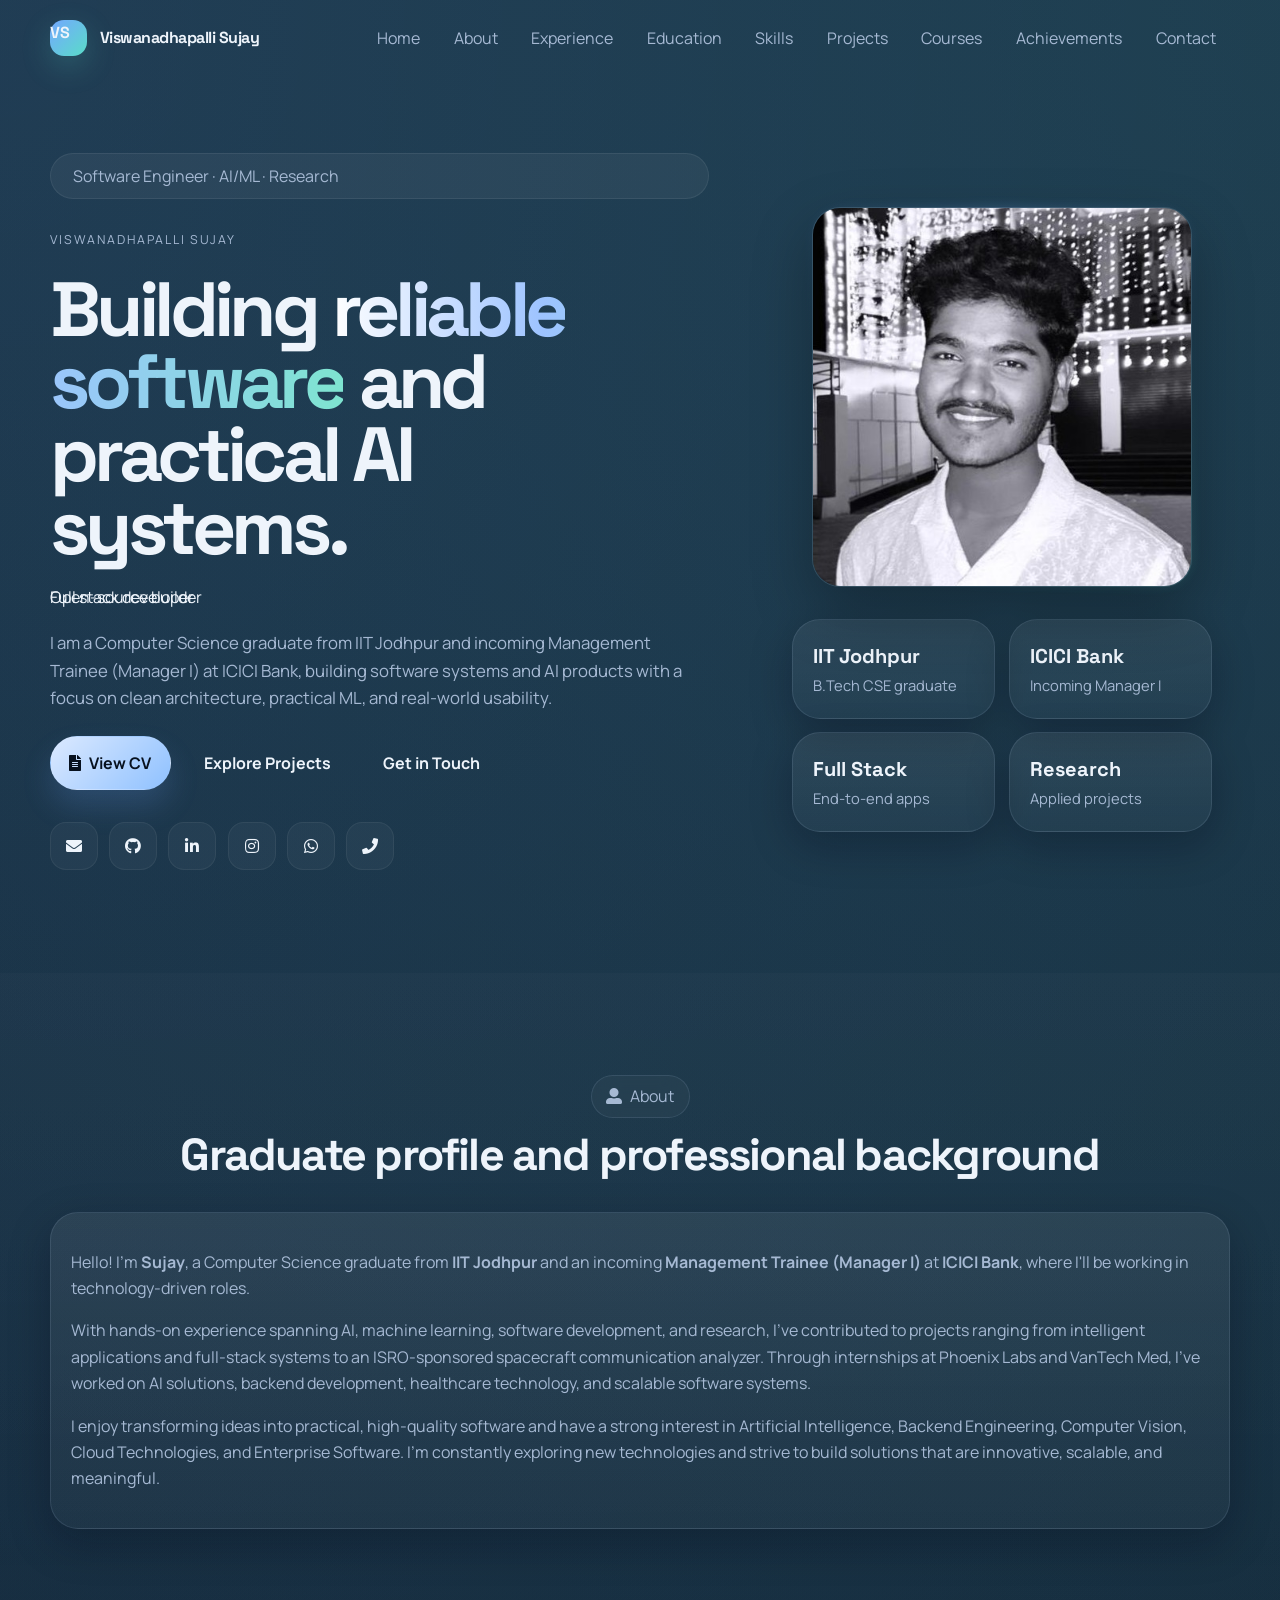
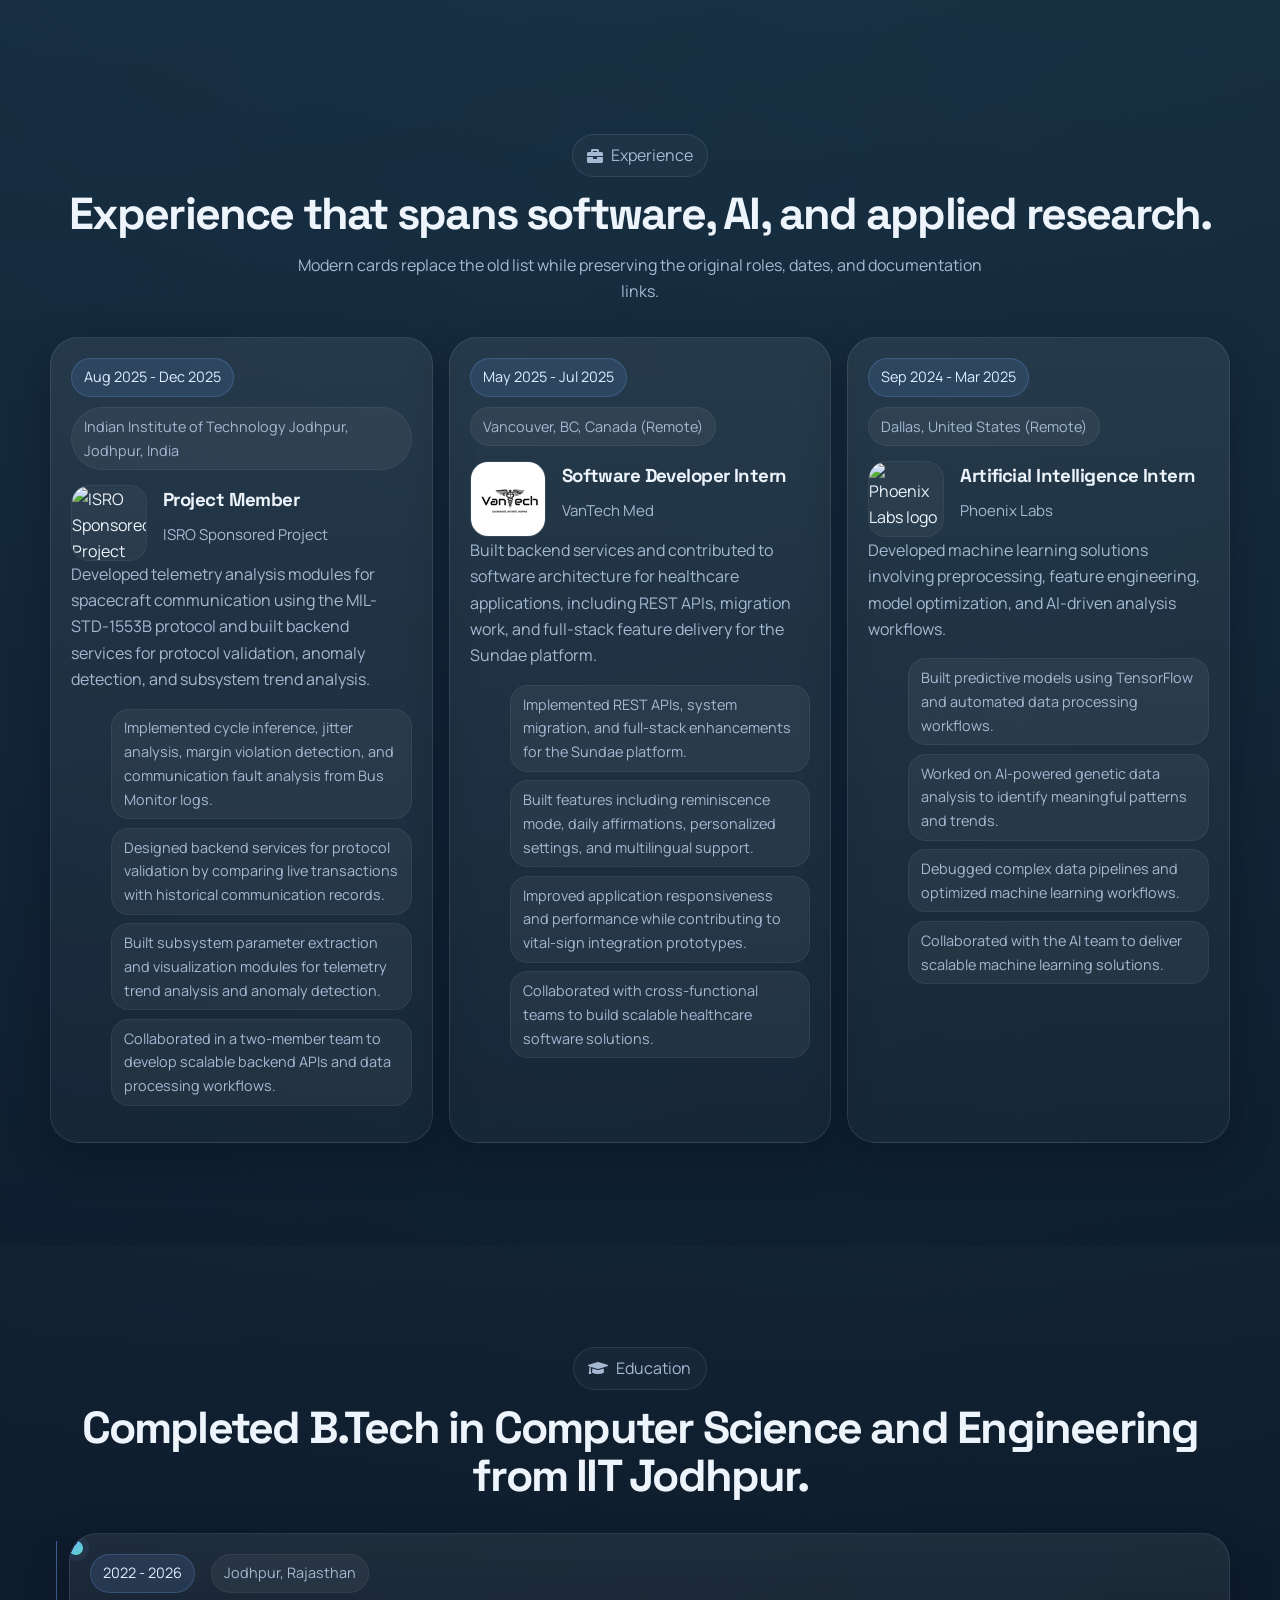
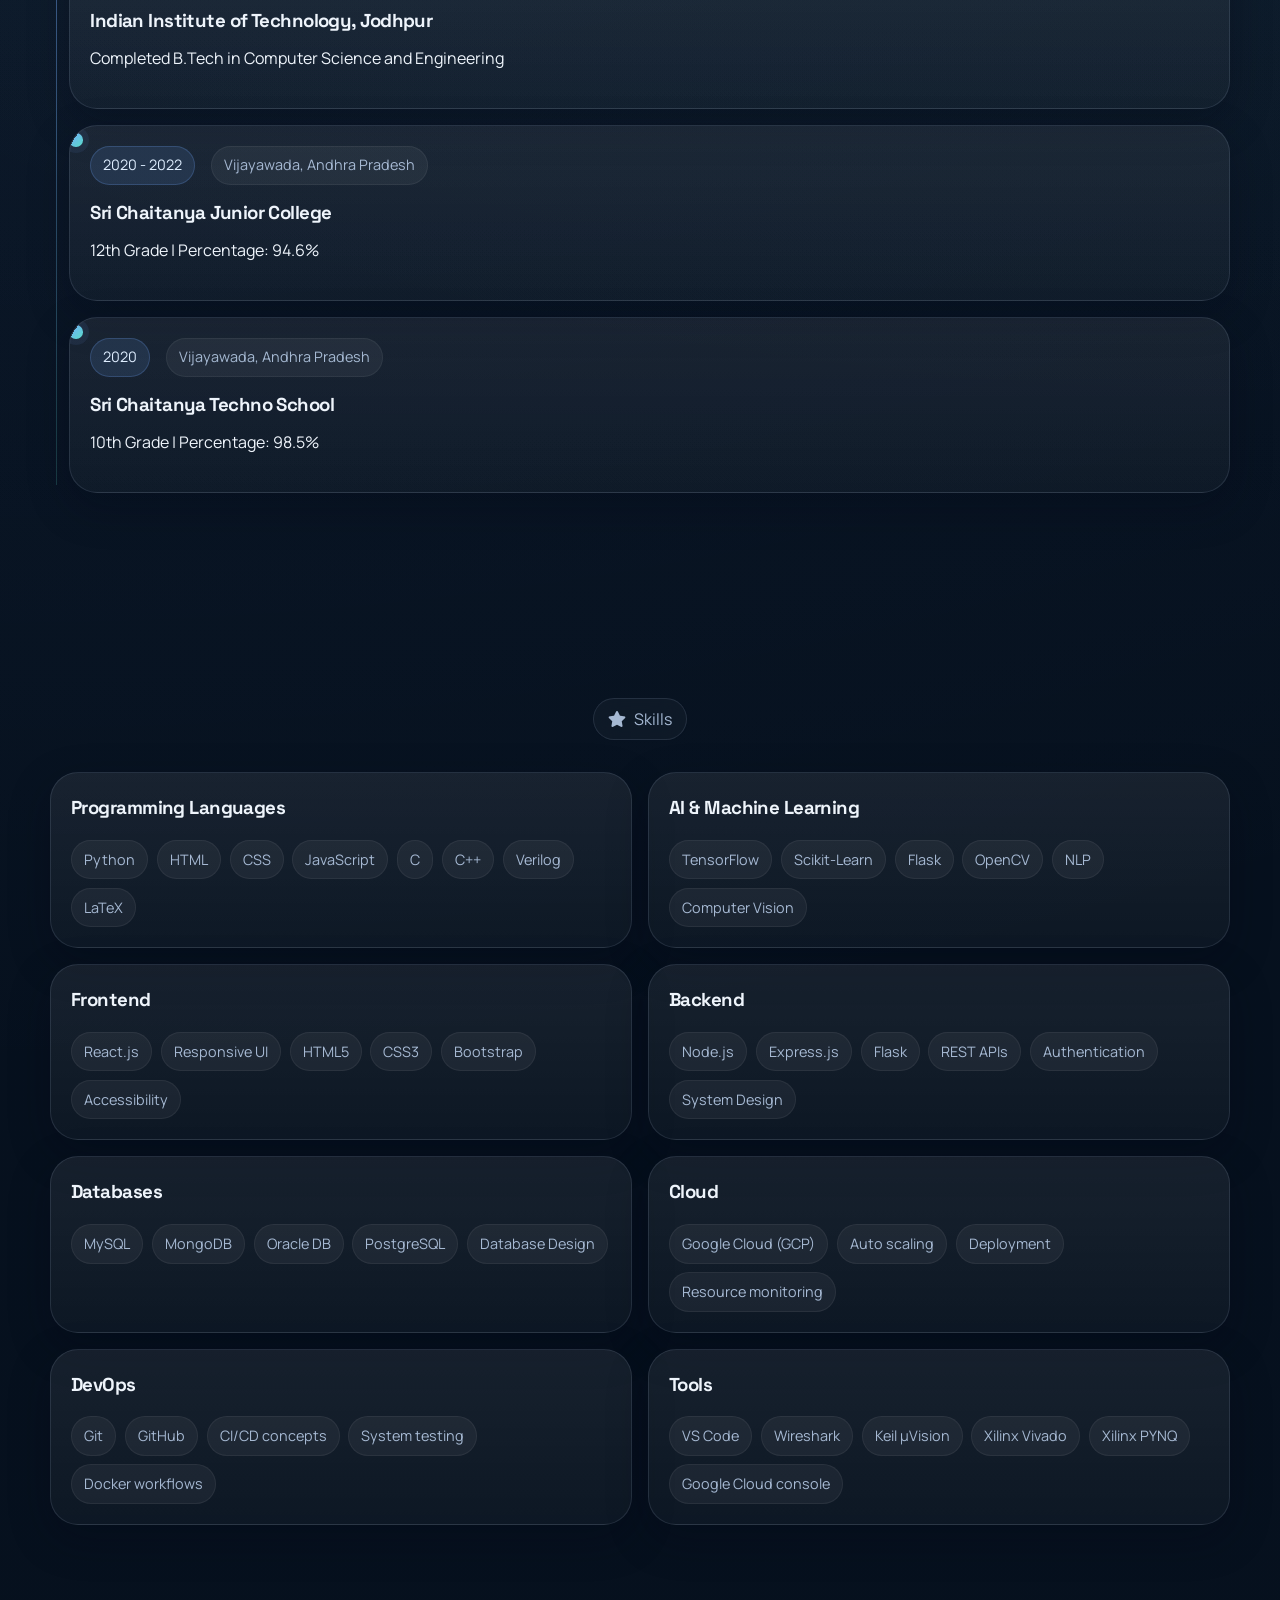
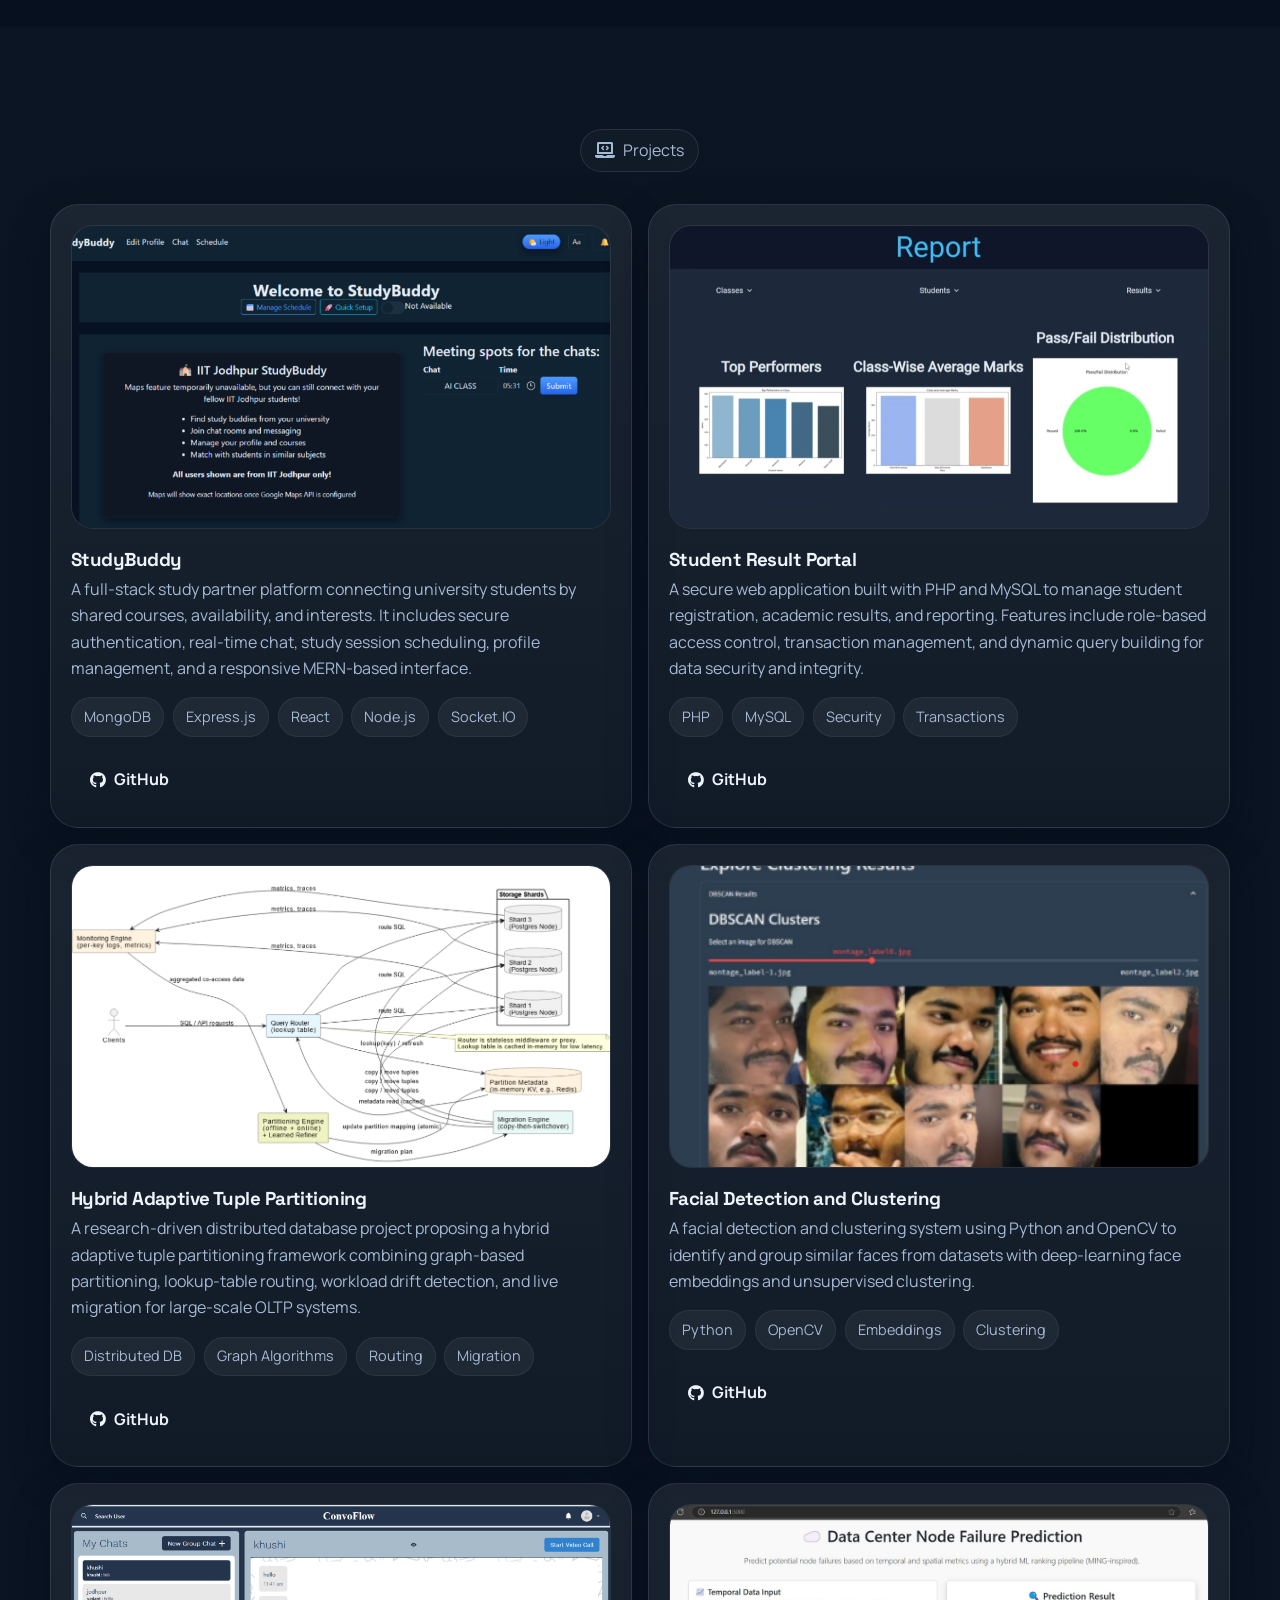
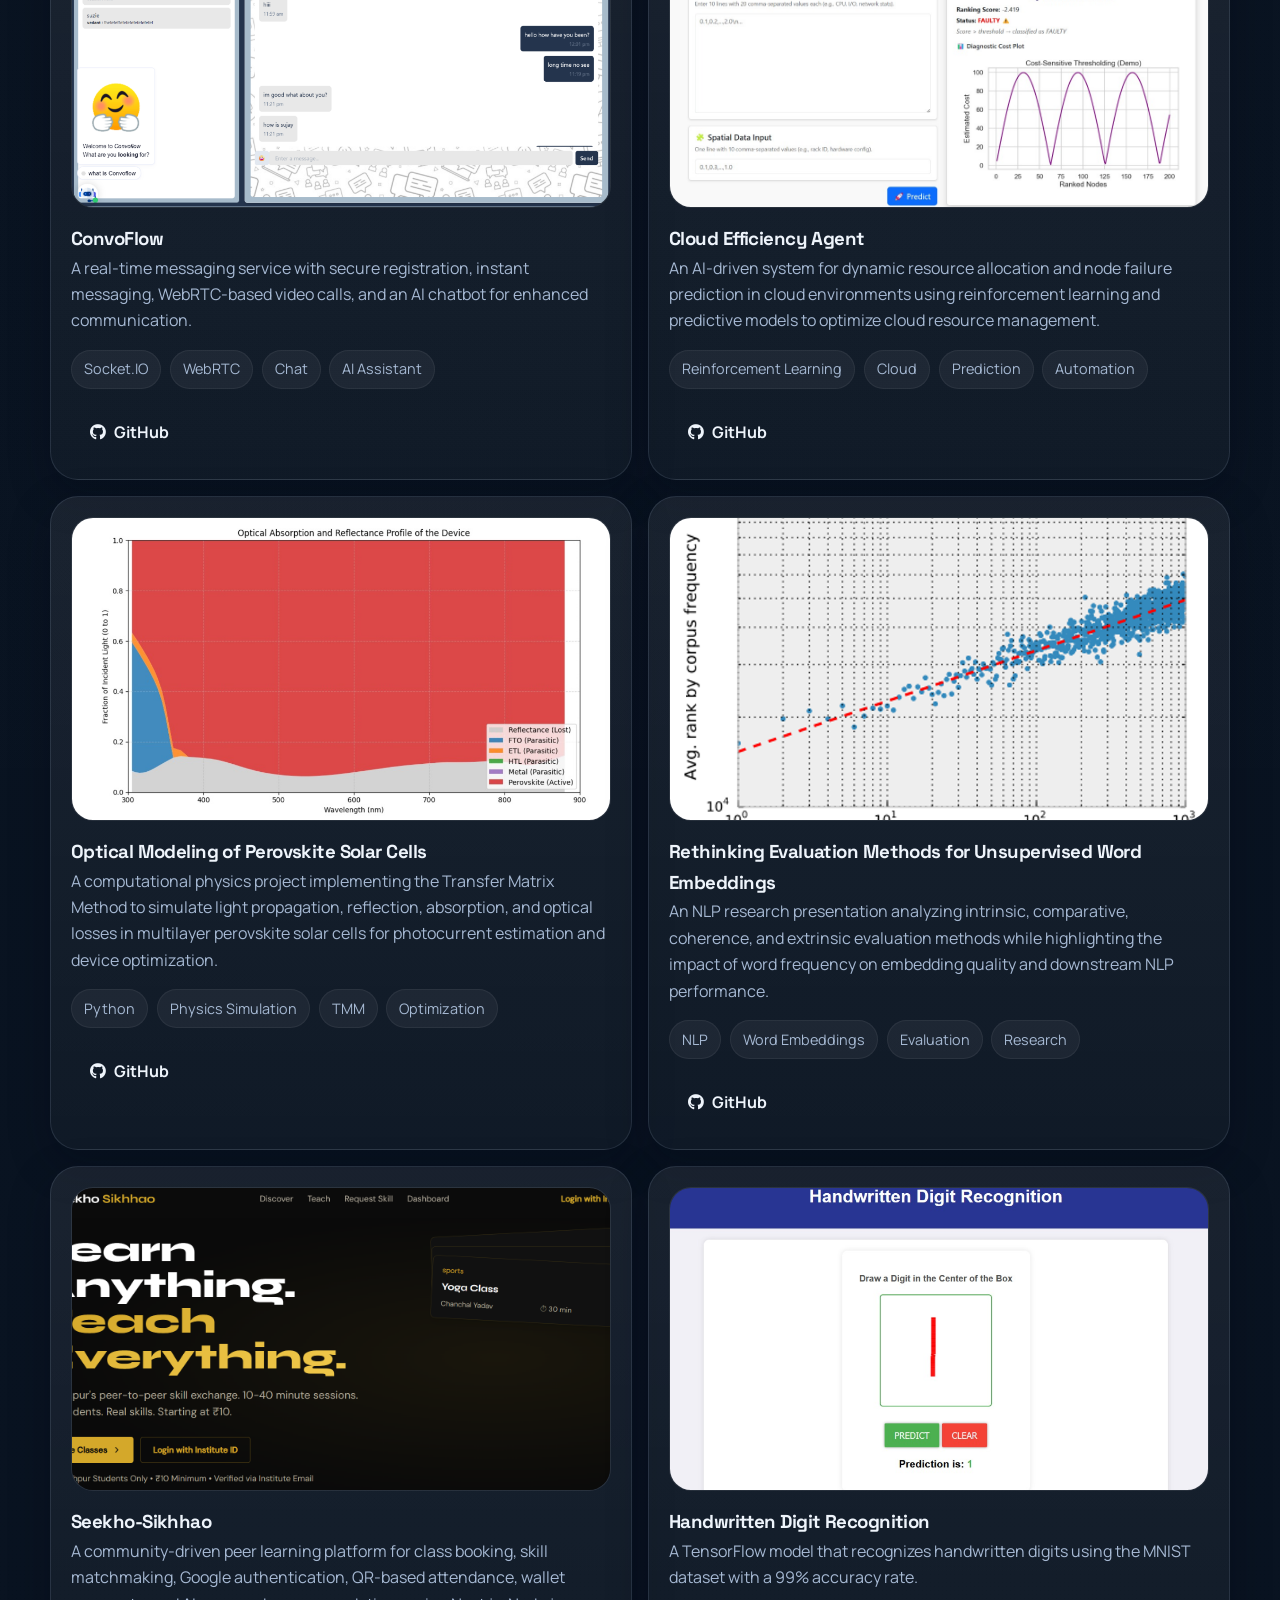
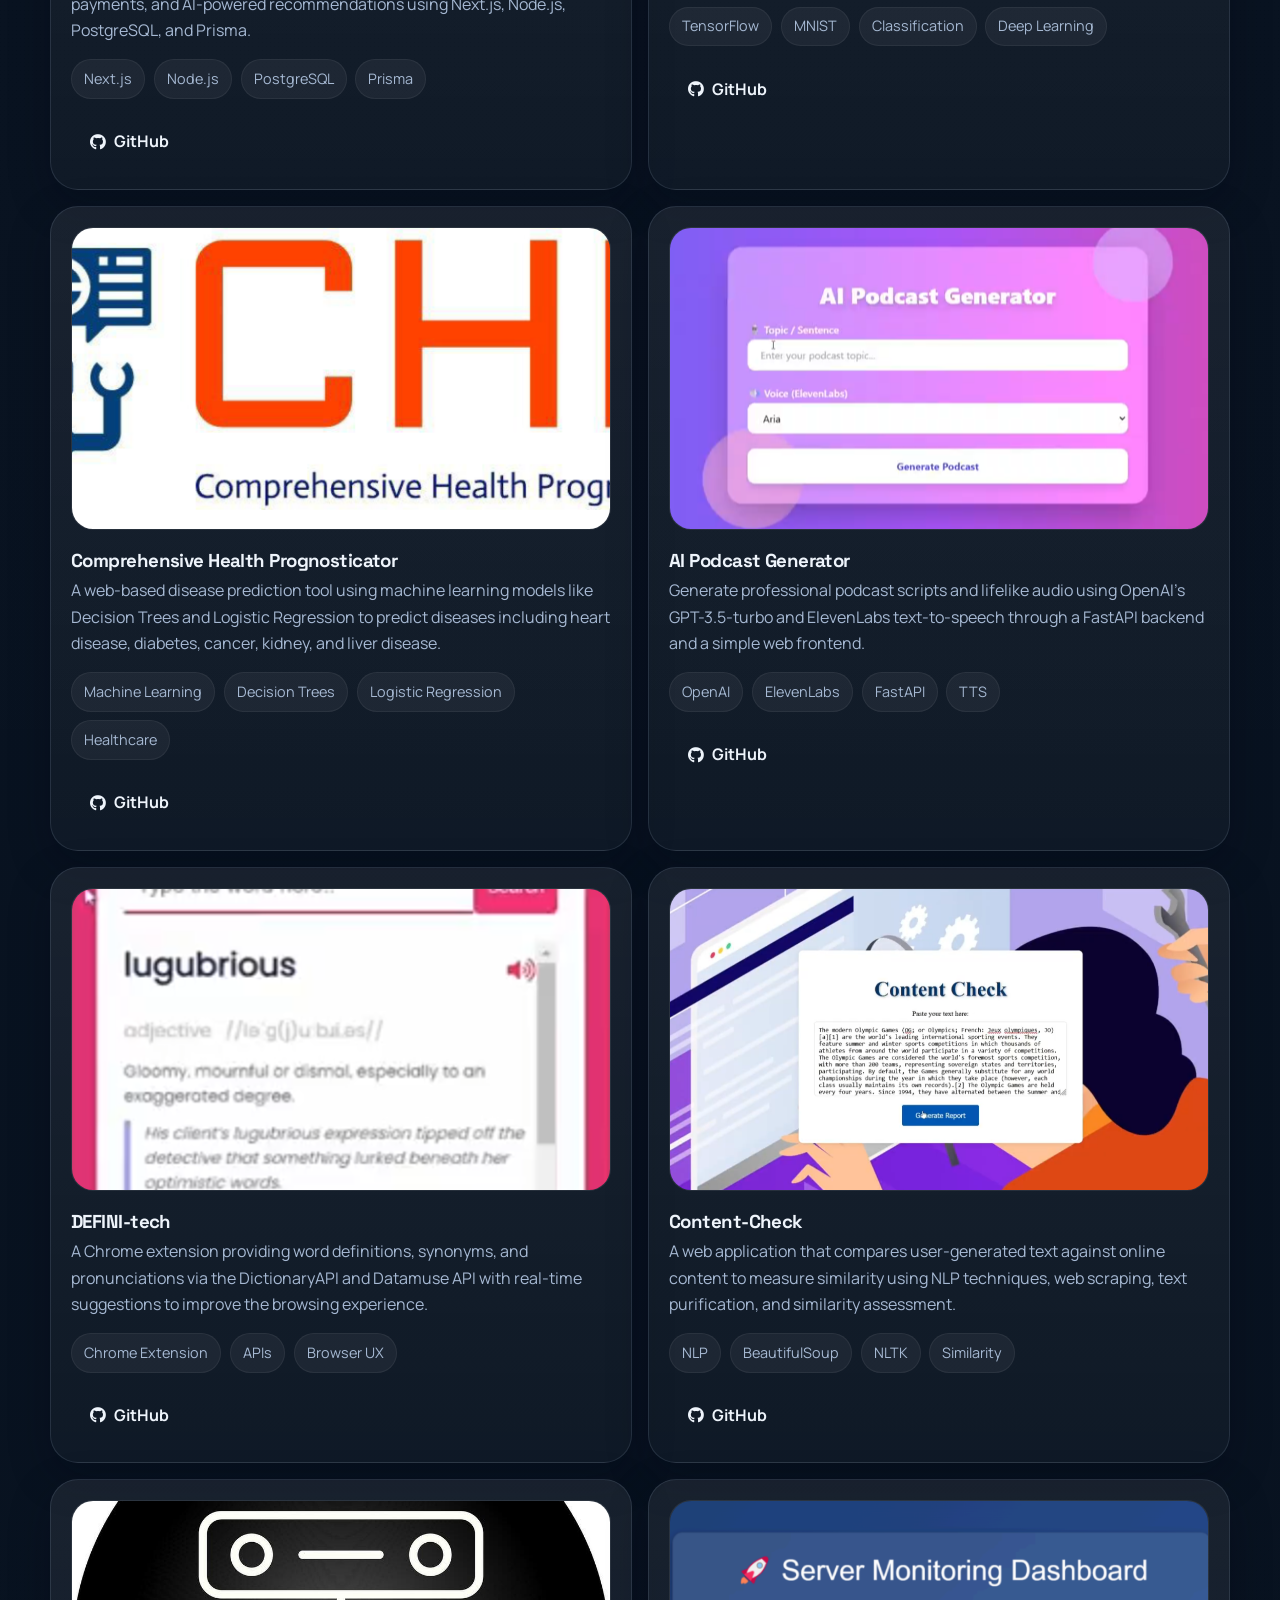
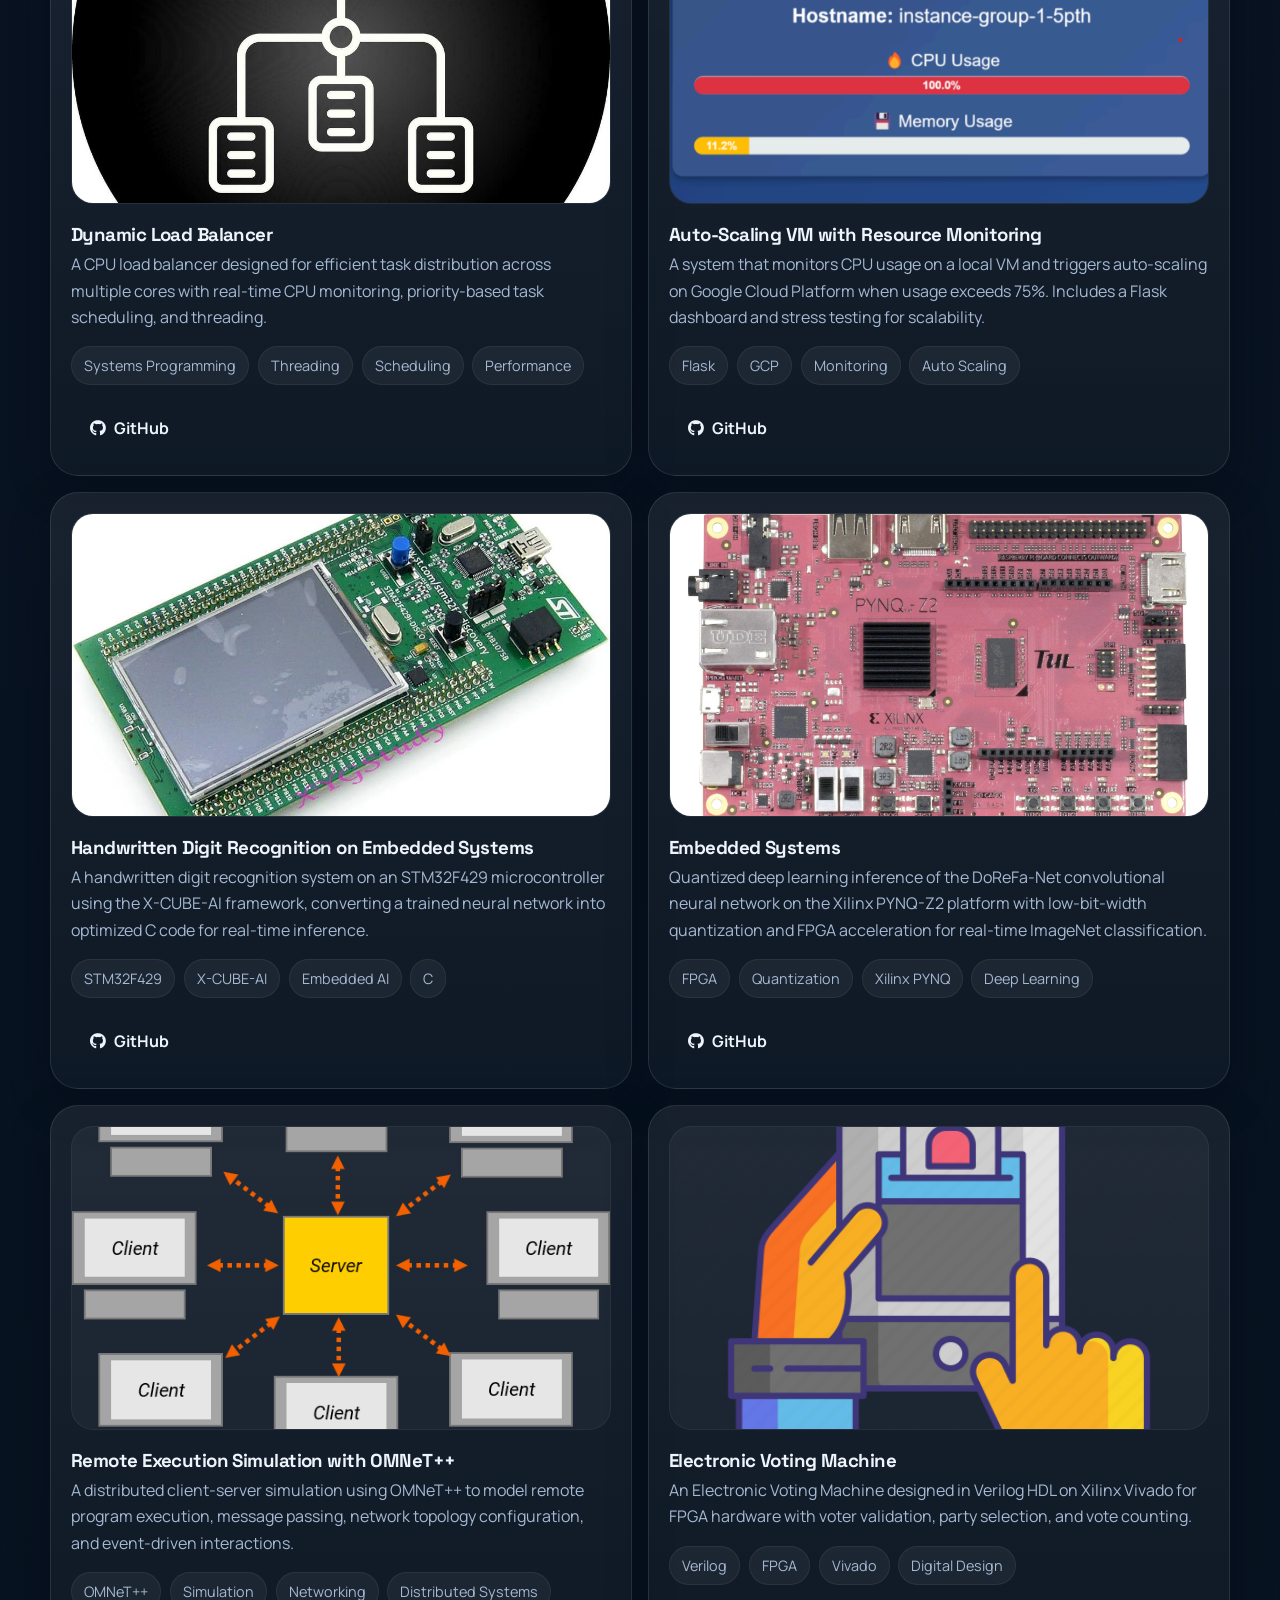
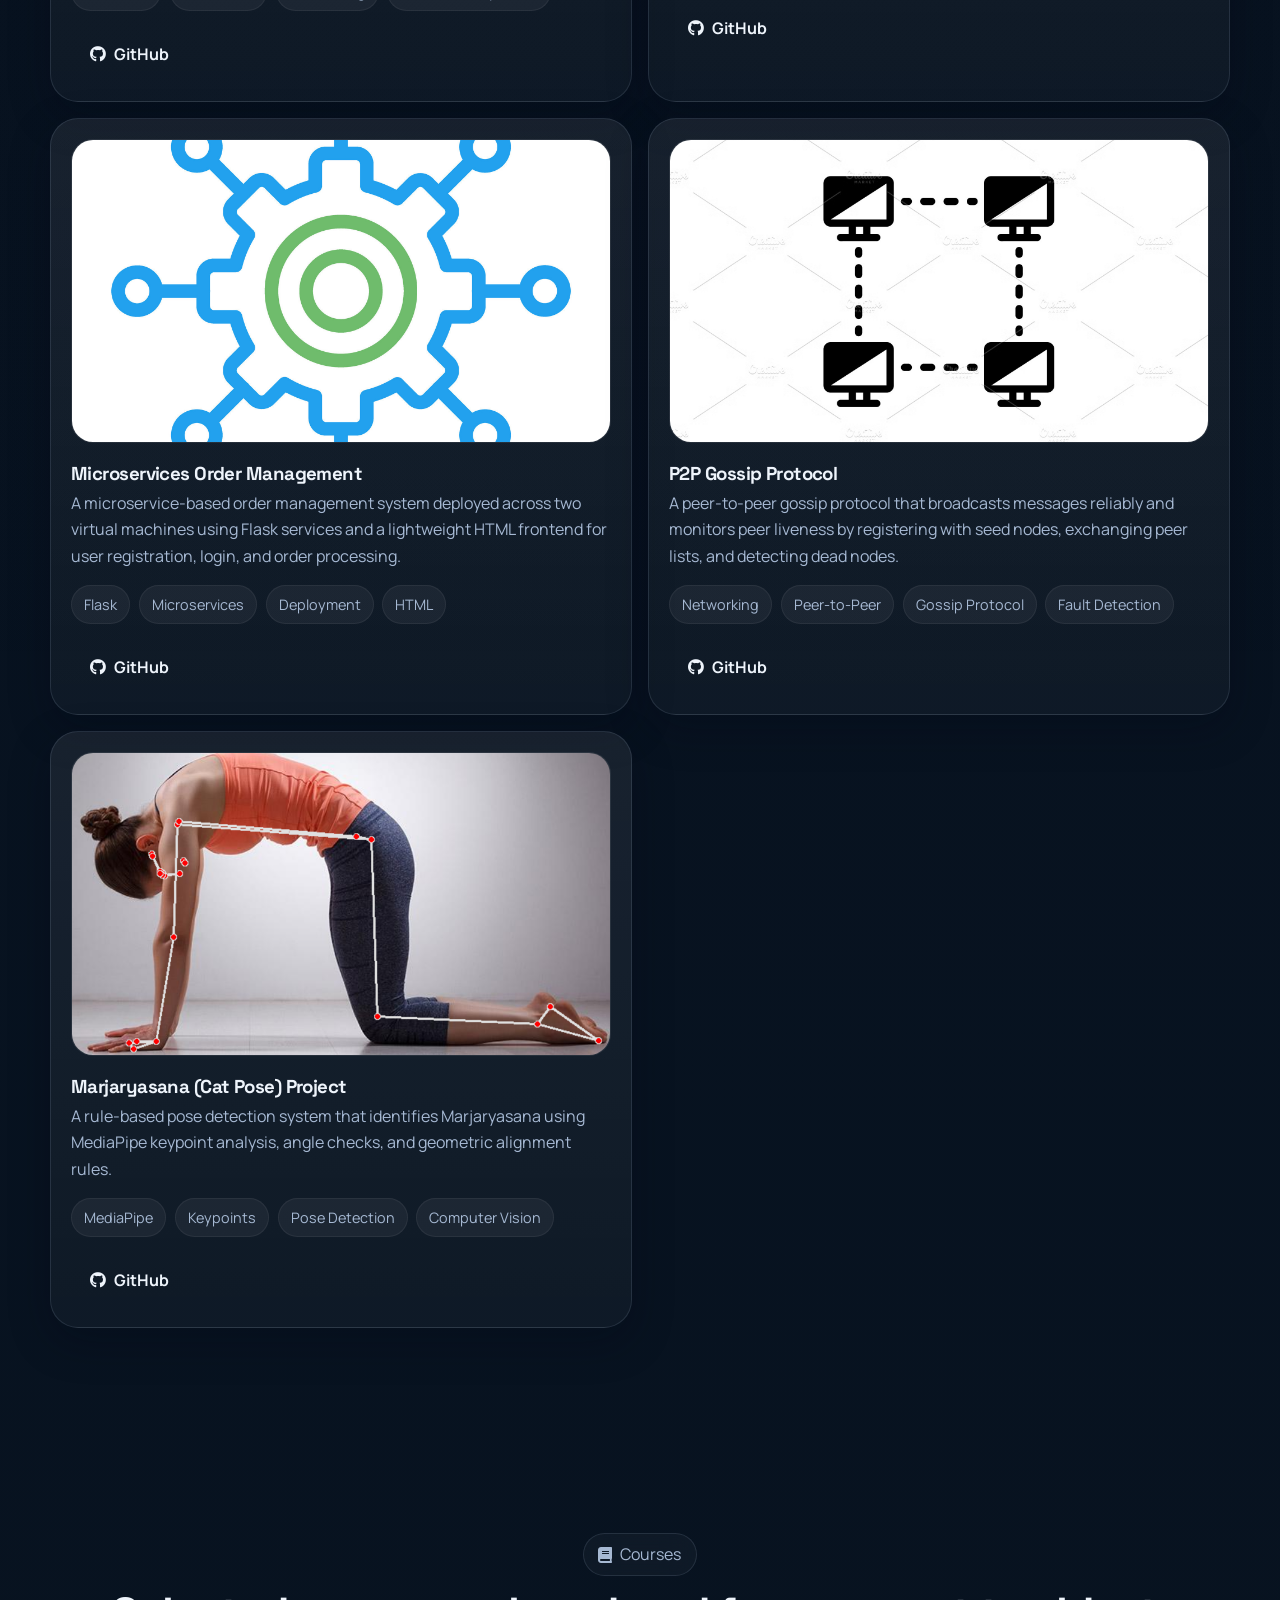
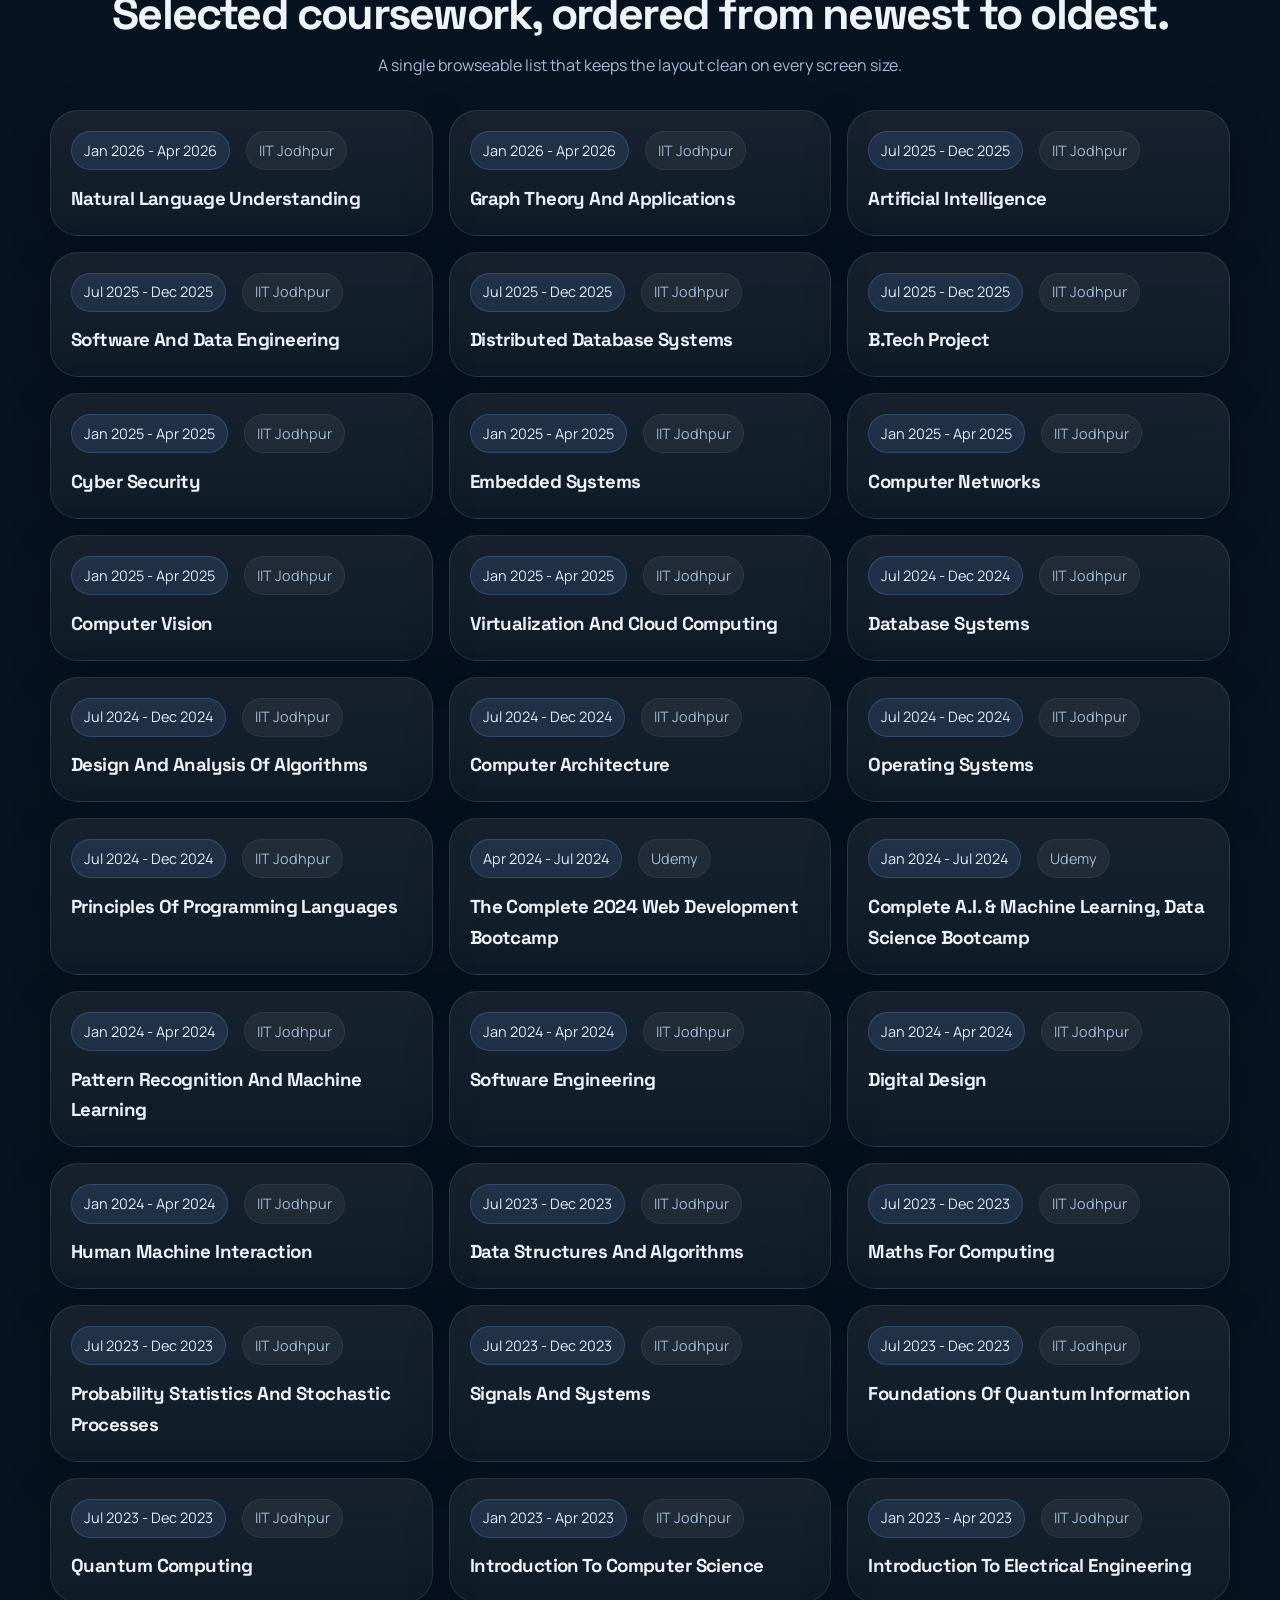
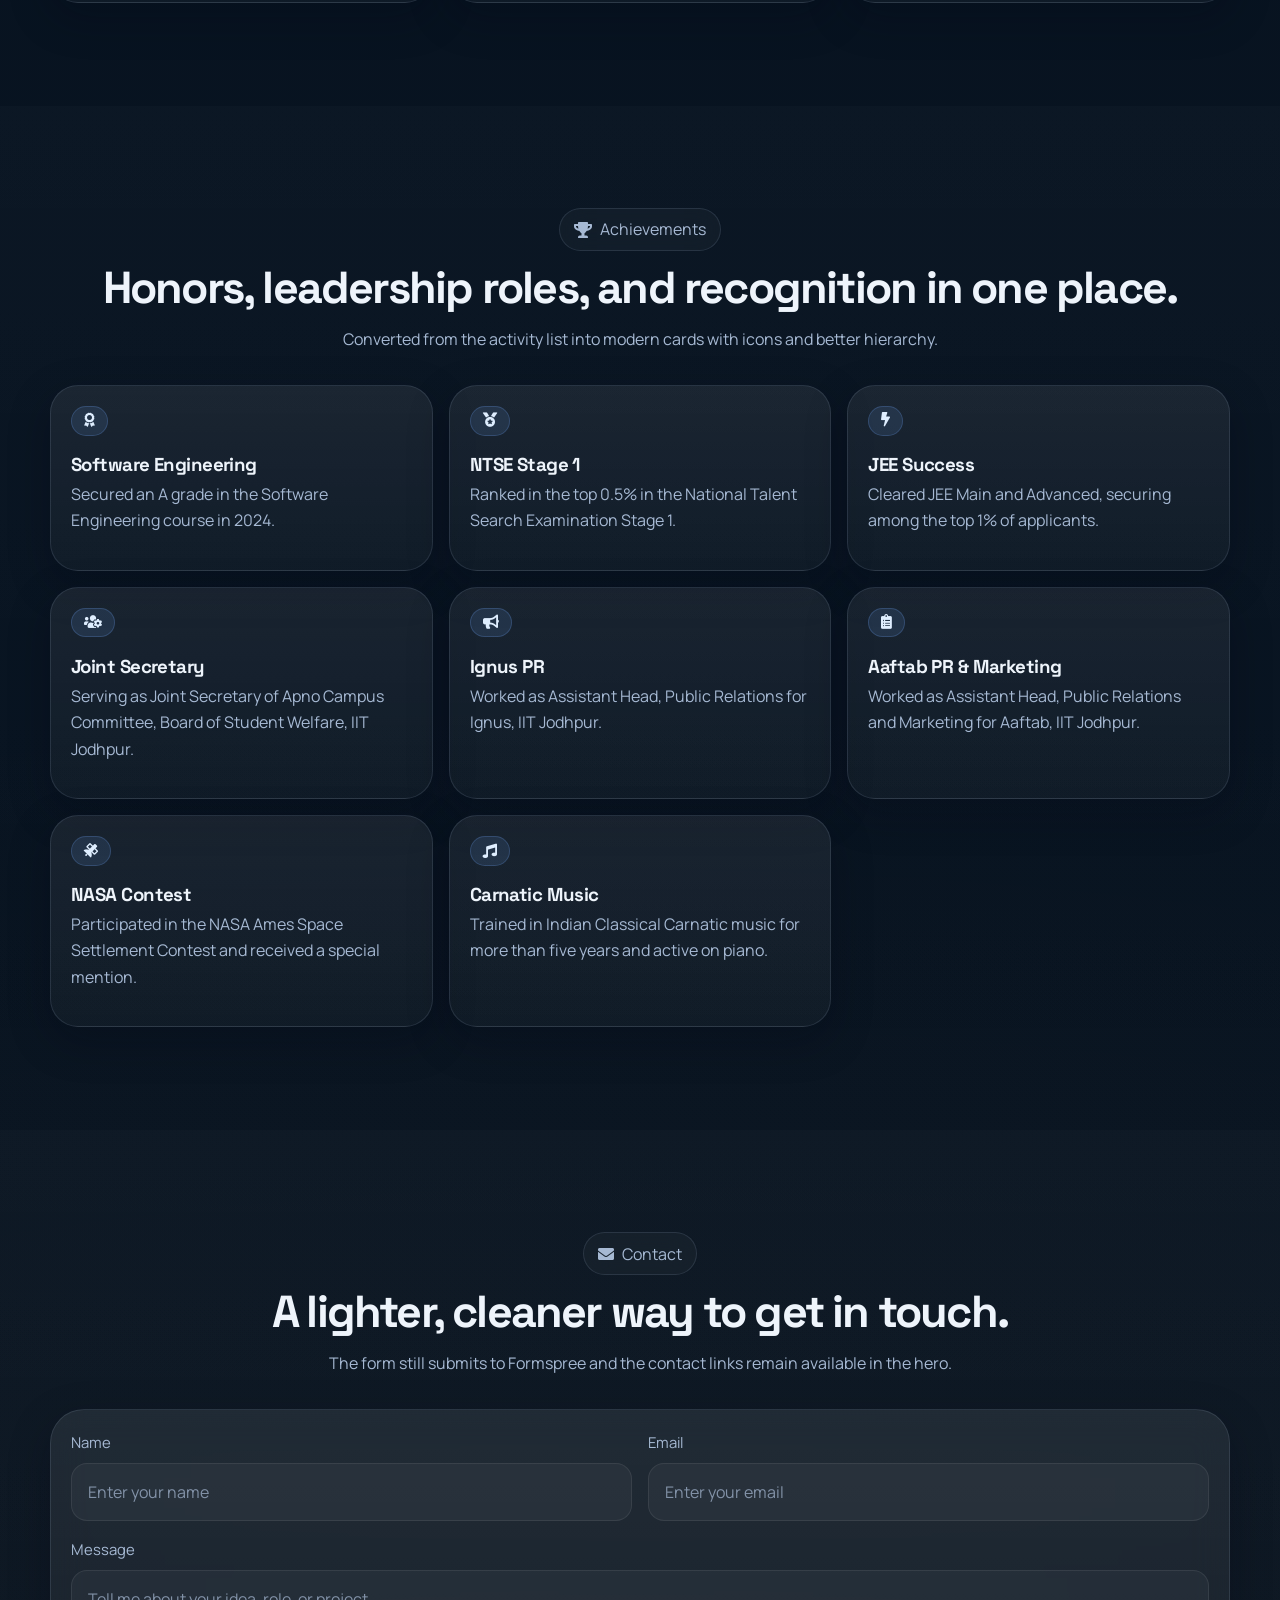
==== commit dc2a202e: "commit" ====
--- a/index.html
+++ b/index.html
@@ -1,1042 +1,56 @@
 <!DOCTYPE html>
-<html>
-    <head>
-        <title>Viswanadhapalli Sujay - Software Developer, IITian</title>
-        <meta name="keywords" content="Viswanadhapalli Sujay, software developer, IIT Jodhpur, web developer, AI enthusiast, Viswanadhapalli, Sujay, developer portfolio, machine learning, natural language processing">
-        <meta name="description" content="Official Portfolio of Viswanadhapalli Sujay, Software Developer, IITian, and AI Enthusiast.">
-        <link rel="shortcut icon" href="Images/profile.jpg" type="image/jpeg">
-        <meta charset="utf-8">
-        <meta name="viewport" content="width=device-width, initial-scale=1">
-    
-        <!-- Google Fonts -->
-        <link href="https://fonts.googleapis.com/css?family=Montserrat&display=swap" rel="stylesheet">
-    
-        <!-- Bootstrap CSS -->
-        <link rel="stylesheet" href="https://stackpath.bootstrapcdn.com/bootstrap/4.3.1/css/bootstrap.min.css" integrity="sha384-ggOyR0iXCbMQv3Xipma34MD+dH/1fQ784/j6cY/iJTQUOhcWr7x9JvoRxT2MZw1T" crossorigin="anonymous">
-    
-        <!-- Font Awesome -->
-        <link rel="stylesheet" href="https://use.fontawesome.com/releases/v5.8.1/css/all.css" integrity="sha384-50oBUHEmvpQ+1lW4y57PTFmhCaXp0ML5d60M1M7uH2+nqUivzIebhndOJK28anvf" crossorigin="anonymous">
-    
-        <!-- jQuery and Bootstrap JS -->
-        <script src="https://code.jquery.com/jquery-3.3.1.slim.min.js" integrity="sha384-q8i/X+965DzO0rT7abK41JStQIAqVgRVzpbzo5smXKp4YfRvH+8abtTE1Pi6jizo" crossorigin="anonymous"></script>
-        <script src="https://cdnjs.cloudflare.com/ajax/libs/popper.js/1.14.7/umd/popper.min.js" integrity="sha384-UO2eT0CpHqdSJQ6hJty5KVphtPhzWj9WO1clHTMGa3JDZwrnQq4sF86dIHNDz0W1" crossorigin="anonymous"></script>
-        <script src="https://stackpath.bootstrapcdn.com/bootstrap/4.3.1/js/bootstrap.min.js" integrity="sha384-JjSmVgyd0p3pXB1rRibZUAYoIIy6OrQ6VrjIEaFf/nJGzIxFDsf4x0xIM+B07jRM" crossorigin="anonymous"></script>
-    
-        
-    
-        <!-- AOS Animation Library -->
-        <link href="https://unpkg.com/aos@2.3.1/dist/aos.css" rel="stylesheet">
-        <script src="https://unpkg.com/aos@2.3.1/dist/aos.js"></script>
-    
-        <!-- Custom Styles -->
-        <link rel="stylesheet" type="text/css" href="css/style.css">
-        <link rel="stylesheet" href="https://cdnjs.cloudflare.com/ajax/libs/animate.css/3.7.2/animate.min.css">
-    
-        <!-- Open Graph Meta Tags -->
-        <meta property="og:title" content="Viswanadhapalli Sujay - Software Developer, IITian">
-        <meta property="og:image" content="Images/profile.jpg">
-    </head>
-    <!-- Clock Display -->
-<div id="clock"></div>
+<html lang="en">
+  <head>
+    <meta charset="utf-8">
+    <meta name="viewport" content="width=device-width, initial-scale=1">
+    <title>Viswanadhapalli Sujay - Software Developer, IITian</title>
+    <meta name="description" content="Official portfolio of Viswanadhapalli Sujay, a software developer, AI/ML enthusiast, and IIT Jodhpur student.">
+    <meta name="keywords" content="Viswanadhapalli Sujay, software developer, IIT Jodhpur, web developer, AI enthusiast, developer portfolio, machine learning, natural language processing">
+    <meta name="theme-color" content="#07111f">
+    <link rel="icon" href="Images/profile.jpg" type="image/jpeg">
+    <link rel="apple-touch-icon" href="Images/profile.jpg">
 
-<!-- JavaScript for Live Clock -->
-<script>
-function updateClock() {
-    let now = new Date();
-    let timeString = now.toLocaleTimeString([], { hour: '2-digit', minute: '2-digit', second: '2-digit' });
-    let dateString = now.toLocaleDateString([], { weekday: 'short', month: 'short', day: 'numeric' });
+    <meta property="og:title" content="Viswanadhapalli Sujay - Software Developer, IITian">
+    <meta property="og:description" content="Modern portfolio showcasing software engineering, AI/ML, research, projects, and experience.">
+    <meta property="og:image" content="Images/profile.jpg">
+    <meta property="og:type" content="website">
+    <meta property="og:url" content="https://sujayv16.github.io/portfolio/">
 
-    document.getElementById("clock").innerHTML = `${dateString} | ${timeString}`;
-}
+    <meta name="twitter:card" content="summary_large_image">
+    <meta name="twitter:title" content="Viswanadhapalli Sujay - Software Developer, IITian">
+    <meta name="twitter:description" content="Modern portfolio showcasing software engineering, AI/ML, research, projects, and experience.">
+    <meta name="twitter:image" content="Images/profile.jpg">
 
-// Update clock every second
-setInterval(updateClock, 1000);
-updateClock(); // Run immediately to avoid delay
-</script>
-
-<!-- CSS for Aesthetic Placement -->
-<style>
-#clock {
-    position: fixed;
-    bottom: 15px;
-    right: 15px;
-    background: rgba(0, 123, 255, 0.8); /* Blue semi-transparent */
-    color: white;
-    padding: 8px 12px;
-    font-size: 14px;
-    font-weight: bold;
-    border-radius: 8px;
-    box-shadow: 0px 2px 10px rgba(0, 0, 0, 0.2);
-    font-family: 'Arial', sans-serif;
-    z-index: 1000;
-}
-</style>
-
-
-<body data-spy="scroll" data-target=".navbar" data-offset="50">
-    <nav id="myNavbar" class="navbar navbar-expand-lg navbar-dark sticky-top">
-        <a class="navbar-brand" href="index.html">Viswanadhapalli Sujay</a>
-        <button class="navbar-toggler" type="button" data-toggle="collapse" data-target="#navbarNav"
-            aria-controls="navbarNav" aria-expanded="false" aria-label="Toggle navigation">
-            <span class="navbar-toggler-icon"></span>
-        </button>
-        <div class="collapse navbar-collapse" id="navbarNav">
-            <ul class="nav navbar-nav ml-auto">
-                <li class="nav-item" data-toggle="collapse" data-target=".navbar-collapse.show">
-                    <a class="nav-link" href="#home">Home</a>
-                </li>
-                <li class="nav-item" data-toggle="collapse" data-target=".navbar-collapse.show">
-                    <a class="nav-link" href="#aboutMe">About Me</a>
-                </li>
-                <li class="nav-item" data-toggle="collapse" data-target=".navbar-collapse.show">
-                    <a class="nav-link" href="#experience">Experience</a>
-                </li>
-                <li class="nav-item" data-toggle="collapse" data-target=".navbar-collapse.show">
-                    <a class="nav-link" href="#education">Education</a>
-                </li>
-                <li class="nav-item" data-toggle="collapse" data-target=".navbar-collapse.show">
-                    <a class="nav-link" href="#coursework">Coursework</a>
-                </li>
-                <li class="nav-item" data-toggle="collapse" data-target=".navbar-collapse.show">
-                    <a class="nav-link" href="#skills">Skills</a>
-                </li>
-                <li class="nav-item" data-toggle="collapse" data-target=".navbar-collapse.show">
-                    <a class="nav-link" href="#projects">Projects</a>
-                </li>
-                <li class="nav-item" data-toggle="collapse" data-target=".navbar-collapse.show">
-                    <a class="nav-link" href="#activities">Activities</a>
-                </li>
-                <li class="nav-item" data-toggle="collapse" data-target=".navbar-collapse.show">
-                    <a class="nav-link" href="#contact">Contact</a>
-                </li>
-                
-            </ul>
-        </div>
-    </nav>
-
-    <!-- Home Section START -->
-    <section id="home" style="margin-top: 0%; padding-top: 60px;">
-        <img id="tilt" class="rounded-circle d-block mx-auto m-3" src="Images/profile.jpg" height="300" width="290"
-            data-aos="zoom-in-up">
-        <div class="h2 mt-2 text-center" style="color: #FFFFFF">Viswanadhapalli Sujay</div>
-
-        <div class="cd-intro m-3 text-center">
-            <h4 class="cd-headline slide">
-                <span class="cd-words-wrapper" style="width:200px !important">
-                    <b class="is-visible">❤️ Full stack </b>
-                    <b>✈️ Developer</b>
-                    <b>😍 Open Source</b>
-                    <b>🔥 AI </b>
-                    <b>👨🏻‍💻 Enthusiast</b>
-                    <b>✍️ Technical</b>
-                    
-                </span>
-            </h4>
-        </div>
-
-        <div class="d-flex align-items-center">
-            <a href="https://drive.google.com/file/d/1nzkvv2DBDO3b8IH9Ba2gcTU1K8L1hyWe/view?usp=sharing"
-                class="btn btn-outline-light d-block mx-auto m-4" target="_blank" role="button"><i
-                    class="fas fa-file mr-2"></i>
-                View CV</a>
-        </div>
-
-        <div class="container-fluid d-block mx-auto text-center" style="width:fit-content;" data-aos="fade-up"
-    data-aos-anchor-placement="top-bottom">
-    <a href="mailto:contact.sujayv16@gmail.com" class="far fa-envelope rounded-circle bg-primary text-white p-2"></a>
-    <a href="https://github.com/sujayv16" target="_blank" class="fab fa-github-alt rounded-circle bg-dark text-white p-2"></a>
-    <a href="https://www.linkedin.com/in/viswanadhapalli-sujay/" target="_blank" class="fab fa-linkedin-in rounded-circle bg-primary text-white p-2"></a>
-    <a href="https://www.instagram.com/btwits_sujay/" target="_blank" class="fab fa-instagram rounded-circle bg-danger text-white p-2"></a>
-    <a href="https://wa.me/919705712990" target="_blank" class="fab fa-whatsapp rounded-circle bg-success text-white p-2"></a>
-    <a href="tel:+919705712990" class="fas fa-phone rounded-circle bg-info text-white p-2"></a>
-</div>
-
-
-    </section>
-    <!-- Home Section END -->
-
-    <!-- About Section START -->
-    <section id="aboutMe">
-    <div class="justify-content-center">
-        <div class="h1 text-center" data-aos="zoom-in-up">
-            <i class="fas fa-user-alt mr-2"></i><b>About</b> Me
-        </div>
-        <div class="d-flex align-items-center">
-            <div class="p text-monospace d-block mx-auto p-4 larger align-self-center" data-aos="zoom-in-down">
-                I'm <b>Viswanadhapalli Sujay</b>, a pre-final year B.Tech student in <b>Computer Science and Engineering</b> at IIT Jodhpur with a deep passion for <b>software development</b> and <b>artificial intelligence</b>. <br><br>
-                
-                Currently, I am an <b>AI intern</b>, working on developing <b>NLP-driven chatbots</b>, optimizing neural networks, and integrating AI solutions into real-world applications. <br><br>
-                
-                My experience spans across diverse projects, from <b>secure web applications</b> like a <a href="https://github.com/sujayv16/student-result-portal" target="_blank">Student Result Portal</a> to AI-driven systems like <a href="https://github.com/sujayv16/comprehensive-health-prognosticator" target="_blank">Comprehensive Health Prognosticator</a>. Additionally, I have developed real-time messaging solutions such as <a href="https://github.com/sujayv16/ConvoFlow" target="_blank">ConvoFlow</a>, integrating secure chat, AI-powered assistants, and WebRTC-based video calling. <br><br>
-                
-                I am constantly exploring new technologies, contributing to open-source projects, and pushing the boundaries of AI and software engineering. 
-            </div>
-        </div>
-    </div>
-    </section>
-<!-- About Section END -->
-
-
-   <!-- Experience Section START -->
-<section id="experience">
-    <div class="h1 text-center" data-aos="zoom-in-up">
-        <i class="fas fa-briefcase"></i> My <b>Experience</b>
-    </div>
-    <div class="d-flex align-items-center">
-        <ul class="list-group p-3 mx-auto" style="width: fit-content;" data-aos="zoom-in-down">
-            <!-- AI Intern at JMedia Corporation -->
-            <li class="list-group-item">
-                <div class="row">
-                    <div class="col-auto">
-                        <img class="img-responsive rounded m-2" style="background-color: #ffffff;"
-                            src="https://media.licdn.com/dms/image/v2/D4D0BAQGvr-KAY2ou5Q/company-logo_200_200/company-logo_200_200/0/1699684113017?e=2147483647&v=beta&t=eQaHbjfQv5CC6YRZWD4Q7QszirwxvI8nYsgSZoyn9W0" width="64" height="64" />
-                    </div>
-                    <div class="col-auto">
-                        <div class="small" style="color: #b7b6bb">Sep 2024 - Mar 2025</div>
-                        <div class="large font-weight-bold font-italic mt-2" style="color: #FFFFFF;">
-                            Artificial Intelligence Intern
-                        </div>
-                        <div class="large mt-2" style="color: #FFFFFF;">
-                            <a class="text-decoration-none" href="https://phoenixlabsglobal.org/" target="_blank">
-                                Phoenix Labs
-                            </a>
-                        </div>
-                        <div class="small" style="color: #b7b6bb">Dallas, United States (Remote)</div>
-                        <div class="mt-2">
-                            <a class="text-decoration-none" href="https://drive.google.com/file/d/1LMZkaNEyyjq1XavjuYHYEmQzQ5Tf_trz/view?usp=sharing" target="_blank" style="color: #00BFFF;">
-                                Internship Certificate
-                            </a> |
-                            <a class="text-decoration-none" href="https://drive.google.com/file/d/1dj_zQMA9nQhRZcTONdoj4R8Dm2G1Tcyh/view?usp=sharing" target="_blank" style="color: #00BFFF;">
-                                Letter of Recommendation
-                            </a>
-                        </div>
-                    </div>
-                </div>
-            </li>
-            
-            <!-- Undergraduate Research at IIT Jodhpur -->
-            <li class="list-group-item">
-                <div class="row">
-                    <div class="col-auto">
-                        <img class="img-responsive rounded m-2" style="background-color: #ffffff;"
-                            src="https://encrypted-tbn0.gstatic.com/images?q=tbn:ANd9GcSuaLjswsmCXzwq5Z_V2XAS8RGjTDerQ9ZSTw&s" width="64" height="64" />
-                    </div>
-                    <div class="col-auto">
-                        <div class="small" style="color: #b7b6bb">Ongoing</div>
-                        <div class="large font-weight-bold font-italic mt-2" style="color: #FFFFFF;">
-                            Undergraduate Researcher
-                        </div>
-                        <div class="large mt-2" style="color: #FFFFFF;">
-                            <a class="text-decoration-none" href="https://iitj.ac.in" target="_blank">
-                                IIT Jodhpur
-                            </a>
-                        </div>
-                        <div class="small" style="color: #b7b6bb">Jodhpur, India</div>
-                    </div>
-                </div>
-            </li>
-        </ul>
-    </div>
-</section>
-<!-- Experience Section END -->
-
-
-
-    
-
-    <!-- Education Section START -->
-<section id="education">
-    <div class="h1 text-center" data-aos="zoom-in-up">
-        <i class="fas fa-graduation-cap"></i> My <b>Education</b>
-    </div>
-    <div class="d-flex align-items-center">
-        <ul class="list-group p-3 mx-auto" data-aos="zoom-in-down">
-            <!-- IIT Jodhpur -->
-            <li class="list-group-item">
-                <div class="small" style="color: #b7b6bb">2022 - Present</div>
-                <div class="large font-weight-bold mt-2" style="color: #FFFFFF;">
-                    Indian Institute of Technology, Jodhpur
-                </div>
-                <div class="small" style="color: #b7b6bb">Jodhpur, Rajasthan</div>
-                <div class="font-weight-light mt-1" style="color: #7b7a7f">
-                    Bachelor of Technology in Computer Science and Engineering (3rd Year)
-                </div>
-            </li>
-            <!-- Sri Chaitanya Junior College -->
-            <li class="list-group-item">
-                <div class="small" style="color: #b7b6bb">2020 - 2022</div>
-                <div class="large font-weight-bold mt-2" style="color: #FFFFFF;">
-                    Sri Chaitanya Junior College
-                </div>
-                <div class="small" style="color: #b7b6bb">Vijayawada, Andhra Pradesh</div>
-                <div class="font-weight-light mt-1" style="color: #7b7a7f">
-                    12th Grade | Percentage: 94.6%
-                </div>
-            </li>
-            <!-- Sri Chaitanya Techno School -->
-            <li class="list-group-item">
-                <div class="small" style="color: #b7b6bb">2020</div>
-                <div class="large font-weight-bold mt-2" style="color: #FFFFFF;">
-                    Sri Chaitanya Techno School
-                </div>
-                <div class="small" style="color: #b7b6bb">Vijayawada, Andhra Pradesh</div>
-                <div class="font-weight-light mt-1" style="color: #7b7a7f">
-                    10th Grade | Percentage: 98.5%
-                </div>
-            </li>
-        </ul>
-    </div>
-</section>
-<!-- Education Section END -->
-
-<!-- Coursework Section START -->
-<section id="coursework">
-    <div class="h1 text-center" data-aos="zoom-in-up"><i class="fas fa-book mr-2"></i> My <b>Coursework</b></div>
-    <ul class="list-group p-3 mx-auto" style="width: fit-content;" data-aos="zoom-in-down">
-        <li class="list-group-item">
-            <div class="small" style="color: #b7b6bb">Jan 2025 - April 2025</div>
-            <div class="large mt-2"><b>Cybersecurity</b>, IIT Jodhpur, Jodhpur</div>
-        </li>
-        <li class="list-group-item">
-            <div class="small" style="color: #b7b6bb">Jan 2025 - April 2025</div>
-            <div class="large mt-2"><b>Embedded Systems</b>, IIT Jodhpur, Jodhpur</div>
-        </li>
-        <li class="list-group-item">
-            <div class="small" style="color: #b7b6bb">Jan 2025 - April 2025</div>
-            <div class="large mt-2"><b>Computer Networks</b>, IIT Jodhpur, Jodhpur</div>
-        </li>
-        <li class="list-group-item">
-            <div class="small" style="color: #b7b6bb">Jan 2025 - April 2025</div>
-            <div class="large mt-2"><b>Computer Vision</b>, IIT Jodhpur, Jodhpur</div>
-        </li>
-        <li class="list-group-item">
-            <div class="small" style="color: #b7b6bb">Jan 2025 - April 2025</div>
-            <div class="large mt-2"><b>Virtualisation And Cloud Computing</b>, IIT Jodhpur, Jodhpur</div>
-        </li>
-        <li class="list-group-item">
-            <div class="small" style="color: #b7b6bb">Aug 2024 - Nov 2024</div>
-            <div class="large mt-2"><b>Database Systems</b>, IIT Jodhpur, Jodhpur</div>
-        </li>
-        <li class="list-group-item">
-            <div class="small" style="color: #b7b6bb">Aug 2024 - Nov 2024</div>
-            <div class="large mt-2"><b>Sociology Of Work And Industry</b>, IIT Jodhpur, Jodhpur</div>
-        </li>
-        <li class="list-group-item">
-            <div class="small" style="color: #b7b6bb">Aug 2024 - Nov 2024</div>
-            <div class="large mt-2"><b>Design And Analysis Of Algorithms</b>, IIT Jodhpur, Jodhpur</div>
-        </li>
-        <li class="list-group-item">
-            <div class="small" style="color: #b7b6bb">Aug 2024 - Nov 2024</div>
-            <div class="large mt-2"><b>Computer Architecture</b>, IIT Jodhpur, Jodhpur</div>
-        </li>
-        <li class="list-group-item">
-            <div class="small" style="color: #b7b6bb">Aug 2024 - Nov 2024</div>
-            <div class="large mt-2"><b>Principles Of Programming Languages</b>, IIT Jodhpur, Jodhpur</div>
-        </li>
-        <li class="list-group-item">
-            <div class="small" style="color: #b7b6bb">Aug 2024 - Nov 2024</div>
-            <div class="large mt-2"><b>Operating Systems</b>, IIT Jodhpur, Jodhpur</div>
-        </li>
-        <li class="list-group-item">
-            <div class="small" style="color: #b7b6bb">Apr 2024 - Jul 2024</div>
-            <div class="large mt-2"><b>The Complete 2024 Web Development Bootcamp</b>, Udemy, Online</div>
-        </li>
-        <li class="list-group-item">
-            <div class="small" style="color: #b7b6bb">Jan 2024 - Jul 2024</div>
-            <div class="large mt-2"><b>Complete A.I. & Machine Learning, Data Science Bootcamp</b>, Udemy, Online</div>
-        </li>
-        <li class="list-group-item">
-            <div class="small" style="color: #b7b6bb">Jan 2024 - May 2024</div>
-            <div class="large mt-2"><b>Digital Design</b>, IIT Jodhpur, Jodhpur</div>
-        </li>
-        <li class="list-group-item">
-            <div class="small" style="color: #b7b6bb">Jan 2024 - May 2024</div>
-            <div class="large mt-2"><b>Pattern Recognition And Machine Learning</b>, IIT Jodhpur, Jodhpur</div>
-        </li>
-        <li class="list-group-item">
-            <div class="small" style="color: #b7b6bb">Jan 2024 - May 2024</div>
-            <div class="large mt-2"><b>Software Engineering</b>, IIT Jodhpur, Jodhpur</div>
-        </li>
-        <li class="list-group-item">
-            <div class="small" style="color: #b7b6bb">Aug 2023 - Dec 2023</div>
-            <div class="large mt-2"><b>Data Structure And Algorithms</b>, IIT Jodhpur, Jodhpur</div>
-        </li>
-        <li class="list-group-item">
-            <div class="small" style="color: #b7b6bb">Aug 2023 - Dec 2023</div>
-            <div class="large mt-2"><b>Quantum Computing</b>, IIT Jodhpur, Jodhpur</div>
-        </li>
-        <li class="list-group-item">
-            <div class="small" style="color: #b7b6bb">Aug 2023 - Dec 2023</div>
-            <div class="large mt-2"><b>Maths For Computing</b>, IIT Jodhpur, Jodhpur</div>
-        </li>
-        <li class="list-group-item">
-            <div class="small" style="color: #b7b6bb">Aug 2023 - Dec 2023</div>
-            <div class="large mt-2"><b>Probability Statistics And Stochastic Processes</b>, IIT Jodhpur, Jodhpur</div>
-        </li>
-    </ul>
-</section>
-<!-- Coursework Section END -->
-
-   <!-- Skills Section START -->
-<section id="skills">
-    <div class="h1 text-center" data-aos="zoom-in-up"><i class="fas fa-star"></i> My <b>Skills</b></div>
-    <div class="container-fluid d-block mx-auto text-center" style="width:fit-content;">
-
-        <div class="h4 mt-4">Programming Languages:</div>
-        <div class="row justify-content-center align-items-center" data-aos="fade-down" data-aos-easing="linear" data-aos-duration="500">
-            <div class="skill" style="color: #f3c623">
-                <div class="fab fa-python p-0 m-1" style="font-size: 30px"></div>
-                <div class="font-weight-bold">Python</div>
-            </div>
-            <div class="skill" style="color: #cf5b1e">
-                <div class="fab fa-html5 p-0 m-1" style="font-size: 30px"></div>
-                <div class="font-weight-bold">HTML</div>
-            </div>
-            <div class="skill" style="color: #559cc4">
-                <div class="fab fa-css3 p-0 m-1" style="font-size: 30px"></div>
-                <div class="font-weight-bold">CSS</div>
-            </div>
-            <div class="skill" style="color: #b2b200">
-                <div class="fab fa-js-square p-0 m-1" style="font-size: 30px;"></div>
-                <div class="font-weight-bold">JavaScript</div>
-            </div>
-            <div class="skill" style="color: #ffffff">
-                <div class="fas fa-code p-0 m-1" style="font-size: 30px;"></div>
-                <div class="font-weight-bold">C</div>
-            </div>
-            <div class="skill" style="color: #ffffff">
-                <div class="fas fa-code p-0 m-1" style="font-size: 30px;"></div>
-                <div class="font-weight-bold">C++</div>
-            </div>
-            <div class="skill" style="color: #ffffff">
-                <div class="fas fa-microchip p-0 m-1" style="font-size: 30px;"></div>
-                <div class="font-weight-bold">Verilog</div>
-            </div>
-            <div class="skill" style="color: #ffffff">
-                <div class="fas fa-file-alt p-0 m-1" style="font-size: 30px;"></div>
-                <div class="font-weight-bold">LaTeX</div>
+    <link rel="preconnect" href="https://fonts.googleapis.com">
+    <link rel="preconnect" href="https://fonts.gstatic.com" crossorigin>
+    <link href="https://fonts.googleapis.com/css2?family=Manrope:wght@400;500;600;700;800&family=Space+Grotesk:wght@500;700&display=swap" rel="stylesheet">
+    <link rel="stylesheet" href="https://cdnjs.cloudflare.com/ajax/libs/font-awesome/5.15.4/css/all.min.css" crossorigin="anonymous" referrerpolicy="no-referrer">
+    <link rel="stylesheet" href="https://unpkg.com/aos@2.3.1/dist/aos.css">
+    <link rel="stylesheet" href="css/main.css">
+    <link rel="stylesheet" href="css/layout.css">
+    <link rel="stylesheet" href="css/components.css">
+    <link rel="stylesheet" href="css/animations.css">
+    <link rel="stylesheet" href="css/responsive.css">
+  </head>
+  <body>
+    <a class="skip-link" href="#home">Skip to content</a>
+        <div class="site-shell">
+            <div data-portfolio-root>
+                <noscript>
+                    <main class="container section">
+                        <article class="glass-card noscript-card">
+                            <h1 class="section__title">Enable JavaScript to view this portfolio.</h1>
+                            <p class="section__subtitle">This site uses fetch-loaded HTML components and client-side rendering so it can stay static and work on GitHub Pages.</p>
+                        </article>
+                    </main>
+                </noscript>
             </div>
         </div>
 
-        <div class="h4 mt-4">Technologies & Frameworks:</div>
-        <div class="row justify-content-center align-items-center" data-aos="fade-down" data-aos-easing="linear" data-aos-duration="500">
-            <div class="skill" style="color: #00ff22">
-                <div class="fab fa-node p-0 m-1" style="font-size: 30px"></div>
-                <div class="font-weight-bold">Node.js</div>
-            </div>
-            <div class="skill" style="color: #0f96bf">
-                <div class="fas fa-server p-0 m-1" style="font-size: 30px"></div>
-                <div class="font-weight-bold">Express.js</div>
-            </div>
-            <div class="skill" style="color: #2099df">
-                <div class="fab fa-react p-0 m-1" style="font-size: 30px"></div>
-                <div class="font-weight-bold">React.js</div>
-            </div>
-            <div class="skill" style="color: #32e0c4">
-                <div class="fab fa-python p-0 m-1" style="font-size: 30px"></div>
-                <div class="font-weight-bold">Flask</div>
-            </div>
-            <div class="skill" style="color: #f3c623">
-                <div class="fas fa-brain p-0 m-1" style="font-size: 30px"></div>
-                <div class="font-weight-bold">TensorFlow</div>
-            </div>
-            <div class="skill" style="color: #ff5733">
-                <div class="fas fa-chart-line p-0 m-1" style="font-size: 30px"></div>
-                <div class="font-weight-bold">Scikit-Learn</div>
-            </div>
-        </div>
-
-        <div class="h4 mt-4">Databases:</div>
-        <div class="row justify-content-center align-items-center" data-aos="fade-down" data-aos-easing="linear" data-aos-duration="500">
-            <div class="skill" style="color: #6685e4">
-                <div class="fas fa-database p-0 m-1" style="font-size: 30px"></div>
-                <div class="font-weight-bold">MySQL</div>
-            </div>
-            <div class="skill" style="color: #046e16">
-                <div class="fas fa-database p-0 m-1" style="font-size: 30px"></div>
-                <div class="font-weight-bold">MongoDB</div>
-            </div>
-            <div class="skill" style="color: #FFA000">
-                <div class="fas fa-database p-0 m-1" style="font-size: 30px"></div>
-                <div class="font-weight-bold">Oracle DB</div>
-            </div>
-        </div>
-
-        <div class="h4 mt-4">Tools & Operating Systems:</div>
-        <div class="row justify-content-center align-items-center" data-aos="fade-down" data-aos-easing="linear" data-aos-duration="500">
-            <div class="skill" style="color: #ffffff">
-                <div class="fab fa-git-square p-0 m-1" style="font-size: 30px"></div>
-                <div class="font-weight-bold">Git</div>
-            </div>
-            <div class="skill" style="color: #ffffff">
-                <div class="fab fa-github-square p-0 m-1" style="font-size: 30px"></div>
-                <div class="font-weight-bold">GitHub</div>
-            </div>
-            <div class="skill" style="color: #ffffff">
-                <div class="fab fa-google p-0 m-1" style="font-size: 30px"></div>
-                <div class="font-weight-bold">Google Cloud (GCP)</div>
-            </div>
-            <div class="skill" style="color: #ffffff">
-                <div class="fas fa-desktop p-0 m-1" style="font-size: 30px"></div>
-                <div class="font-weight-bold">VS Code</div>
-            </div>
-            <div class="skill" style="color: #ffffff">
-                <div class="fas fa-network-wired p-0 m-1" style="font-size: 30px"></div>
-                <div class="font-weight-bold">Wireshark</div>
-            </div>
-            <div class="skill" style="color: #ffffff">
-                <div class="fas fa-microchip p-0 m-1" style="font-size: 30px"></div>
-                <div class="font-weight-bold">Keil μVision</div>
-            </div>
-            <div class="skill" style="color: #ffffff">
-                <div class="fas fa-cogs p-0 m-1" style="font-size: 30px"></div>
-                <div class="font-weight-bold">Xilinx Vivado</div>
-            </div>
-        </div>
-        
-
-
-        
-    <div class="h4 mt-4">Other:</div>
-    <div class="row justify-content-center align-items-center" data-aos="fade-down" data-aos-easing="linear"
-        data-aos-duration="500">
-        <div class="skill" style="color: #ffffff">
-            <div class="fas fa-pen-alt p-0 m-1" style="font-size: 30px"></div>
-            <div class="font-weight-bold">Technical Writing</div>
-        </div>
-        <div class="skill" style="color: #ffffff">
-            <div class="fas fa-user-friends  p-0 m-1" style="font-size: 30px"></div>
-            <div class="font-weight-bold">Team Management</div>
-        </div>
-        <div class="skill" style="color: #ffffff">
-            <div class="fas fa-users p-0 m-1" style="font-size: 30px"></div>
-            <div class="font-weight-bold">Team Leadership</div>
-        </div>
-        <div class="skill" style="color: #ffffff">
-            <div class="fas fa-palette p-0 m-1" style="font-size: 30px"></div>
-            <div class="font-weight-bold">UI/UX Designing</div>
-        </div>
-    </div>
-    </div>
-</section>
-<!-- Skills Section END -->
-
-
-
-
-    
-
-
-<!-- Projects Section START -->
-<section id="projects" class="py-5 bg-dark">
-    <div class="container">
-        <div class="h1 text-center text-white mb-4" data-aos="zoom-in-up">
-            <i class="fas fa-laptop-code"></i> My <b>Projects</b>
-        </div>
-
-        <div class="row justify-content-center">
-            <!-- StudyBuddy -->
-<div class="col-md-8 mb-4" data-aos="fade-up">
-    <div class="card bg-secondary text-white shadow-lg rounded-3">
-        <img src="Images/studybuddy.png" class="card-img-top" alt="StudyBuddy Project" style="height: 350px; object-fit: cover;">
-        <div class="card-body text-center">
-            <h5 class="card-title font-weight-bold">StudyBuddy</h5>
-            <p class="card-text small">
-                A full-stack study partner platform that connects university students based on shared courses,
-                availability, and interests. Features secure authentication, real-time chat with Socket.IO,
-                study session scheduling, profile management, and responsive design powered by the MERN stack.
-            </p>
-            <a href="https://github.com/sujayv16/Studybuddy_SDE" class="btn btn-outline-light">View Project</a>
-        </div>
-    </div>
-</div>
-
-
-            <!-- Student Result Portal -->
-            <div class="col-md-8 mb-4" data-aos="fade-up">
-                <div class="card bg-secondary text-white shadow-lg rounded-3">
-                    <img src="Images\srps.png" class="card-img-top" alt="Project Image" style="height: 300px; object-fit: cover;">
-                    <div class="card-body text-center">
-                        <h5 class="card-title font-weight-bold">Student Result Portal</h5>
-                        <p class="card-text small">
-                            A secure web-based application built with PHP and MySQL to manage student registration,
-                            academic results, and reporting. Features include role-based access control, transaction
-                            management, and dynamic query building for data security and integrity.
-
-                        </p>
-                        <a href="https://github.com/sujayv16/Student-Result-Portal" class="btn btn-outline-light">View Project</a>
-                    </div>
-                </div>
-            </div>
-
-            <!-- Hybrid Adaptive Tuple Partitioning -->
-<div class="col-md-8 mb-4" data-aos="fade-up">
-    <div class="card bg-secondary text-white shadow-lg rounded-3">
-        <img src="Images/partitioning.png" class="card-img-top" alt="Hybrid Adaptive Tuple Partitioning Project" style="height: 350px; object-fit: cover;">
-        <div class="card-body text-center">
-            <h5 class="card-title font-weight-bold">Hybrid Adaptive Tuple Partitioning</h5>
-            <p class="card-text small">
-                A research-driven distributed database project proposing a hybrid adaptive tuple partitioning framework
-                that combines graph-based partitioning, lookup-table routing, workload drift detection, and live
-                migration to minimize distributed transactions and improve scalability in large-scale OLTP systems.
-            </p>
-            <a href="https://github.com/sujayv16/Hybrid-Adaptive-Tuple-Partitioning-for-Large-Distributed-Database-Systems">View Project</a>
-        </div>
-    </div>
-</div>
-
-
-<!-- Facial Detection and Clustering Project -->
-<div class="col-md-8 mb-4" data-aos="fade-up">
-    <div class="card bg-secondary text-white shadow-lg rounded-3">
-        <img src="Images\facial.png" class="card-img-top" alt="Facial Detection Project Image" style="height: 350px; object-fit: cover;">
-        <div class="card-body text-center">
-            <h5 class="card-title font-weight-bold">Facial Detection and Clustering</h5>
-            <p class="card-text small">
-                Developed a facial detection and clustering system using Python and OpenCV to identify and group similar faces from image datasets. The project applies deep learning-based face embeddings and unsupervised clustering techniques to organize faces by identity efficiently.
-            </p>
-            <a href="https://github.com/sujayv16/facial-detection-and-clustering" class="btn btn-outline-light" target="_blank">View Project</a>
-        </div>
-    </div>
-</div>
-            <!-- ConvoFlow -->
-            <div class="col-md-8 mb-4" data-aos="fade-up">
-                <div class="card bg-secondary text-white shadow-lg rounded-3">
-                    <img src="Images\convo.png" class="card-img-top" alt="Project Image" style="height: 350px; object-fit: cover;">
-                    <div class="card-body text-center">
-                        <h5 class="card-title font-weight-bold">ConvoFlow</h5>
-                        <p class="card-text small">
-                            A real-time messaging service with secure user registration, instant messaging, WebRTC-based
-                            video calls, and an AI chatbot for enhanced communication.
-
-                        </p>
-                        <a href="https://github.com/sujayv16/ConvoFlow" class="btn btn-outline-light">View Project</a>
-                    </div>
-                </div>
-            </div>
-
-            <!-- Cloud Efficiency Agent Project -->
-<div class="col-md-8 mb-4" data-aos="fade-up">
-    <div class="card bg-secondary text-white shadow-lg rounded-3">
-        <img src="Images\cloud.jpg" class="card-img-top" alt="Cloud Efficiency Agent Project Image" style="height: 350px; object-fit: cover;">
-        <div class="card-body text-center">
-            <h5 class="card-title font-weight-bold">Cloud Efficiency Agent</h5>
-            <p class="card-text small">
-                Developed an AI-driven system for dynamic resource allocation and node failure prediction in cloud environments. The project implements reinforcement learning algorithms and predictive models to optimize cloud resource management and enhance system reliability.
-            </p>
-            <a href="https://github.com/sujayv16/Cloud-Efficiency-Agent" class="btn btn-outline-light" target="_blank">View Project</a>
-        </div>
-    </div>
-</div>
-            
-             
-
-
-
-<!-- Optical Modeling and Optimization of Perovskite Solar Cells -->
-<div class="col-md-8 mb-4" data-aos="fade-up">
-    <div class="card bg-secondary text-white shadow-lg rounded-3">
-        <img src="Images/perovskite.png" class="card-img-top" alt="Perovskite Solar Cell Optical Modeling Project" style="height: 400px; object-fit: cover;">
-        <div class="card-body text-center">
-            <h5 class="card-title font-weight-bold">Optical Modeling of Perovskite Solar Cells</h5>
-            <p class="card-text small">
-                A computational physics project that implements the Transfer Matrix Method (TMM) to simulate
-                light propagation, reflection, absorption, and optical losses in multilayer perovskite solar
-                cells, enabling photocurrent estimation and device optimization using Python.
-            </p>
-            <a href="https://github.com/sujayv16/Optical-Modeling-and-Optimization-of-Perovskite-Solar-Cells" class="btn btn-outline-light">View Project</a>
-        </div>
-    </div>
-</div>
-<!-- Rethinking Evaluation Methods for Unsupervised Word Embeddings -->
-<div class="col-md-8 mb-4" data-aos="fade-up">
-    <div class="card bg-secondary text-white shadow-lg rounded-3">
-        <img src="Images/word-embeddings.png" class="card-img-top" alt="Word Embeddings Evaluation Project" style="height: 500px; object-fit: cover;">
-        <div class="card-body text-center">
-            <h5 class="card-title font-weight-bold">Rethinking Evaluation Methods for Unsupervised Word Embeddings</h5>
-            <p class="card-text small">
-                An NLP research presentation analyzing evaluation methods for unsupervised word embeddings,
-                comparing intrinsic, comparative, coherence, and extrinsic evaluation techniques while
-                highlighting the impact of word frequency on embedding quality and downstream NLP performance.
-            </p>
-            <a href="https://github.com/sujayv16/Rethinking-Evaluation-Methods-for-Unsupervised-Word-Embeddings" class="btn btn-outline-light">View Project</a>
-        </div>
-    </div>
-</div>
-<!-- Seekho-Sikhhao -->
-<div class="col-md-8 mb-4" data-aos="fade-up">
-    <div class="card bg-secondary text-white shadow-lg rounded-3">
-        <img src="Images/seekho-sikhhao.png" class="card-img-top" alt="Seekho-Sikhhao Project" style="height: 350px; object-fit: cover;">
-        <div class="card-body text-center">
-            <h5 class="card-title font-weight-bold">Seekho-Sikhhao</h5>
-            <p class="card-text small">
-                A community-driven peer learning platform that enables students to teach, learn, and exchange
-                practical skills through interactive sessions. Features class booking, skill matchmaking,
-                Google authentication, QR-based attendance, wallet payments, and AI-powered recommendations
-                using Next.js, Node.js, PostgreSQL, and Prisma.
-            </p>
-            <a href="https://github.com/sujayv16/seekho-sikhhao" class="btn btn-outline-light">View Project</a>
-        </div>
-    </div>
-</div>
-
-            <!-- Handwritten Digit Recognition -->
-            <div class="col-md-8 mb-4" data-aos="fade-up">
-                <div class="card bg-secondary text-white shadow-lg rounded-3">
-                    <img src="Images\handwritten.png" class="card-img-top" alt="Project Image" style="height: 400px; object-fit: cover;">
-                    <div class="card-body text-center">
-                        <h5 class="card-title font-weight-bold">Handwritten Digit Recognition</h5>
-                        <p class="card-text small">
-                            A machine learning model built with TensorFlow that recognizes handwritten digits using
-                            the MNIST dataset with a 99% accuracy rate.
-
-                        </p>
-                        <a href="https://github.com/sujayv16/PRML_PROJECT" class="btn btn-outline-light">View Project</a>
-                    </div>
-                </div>
-            </div>
-            <!-- Comprehensive Health Prognosticator -->
-            <div class="col-md-8 mb-4" data-aos="fade-up">
-                <div class="card bg-secondary text-white shadow-lg rounded-3">
-                    <img src="Images\health.png" class="card-img-top" alt="Project Image" style="height: 200px; object-fit: cover;">
-                    <div class="card-body text-center">
-                        <h5 class="card-title font-weight-bold">Comprehensive Health Prognosticator</h5>
-                        <p class="card-text small">
-                            A web-based disease prediction tool using machine learning models like Decision Trees and
-                            Logistic Regression to predict diseases like heart disease, diabetes, cancer, kidney and liver disease.
-
-                        </p>
-                        <a href="https://github.com/sujayv16/comprehensive-health-prognosticator" class="btn btn-outline-light">View Project</a>
-                    </div>
-                </div>
-            </div>
-            
-                    
-            <!-- AI Podcast Generator -->
-<div class="col-md-8 mb-4" data-aos="fade-up">
-    <div class="card bg-secondary text-white shadow-lg rounded-3">
-        <img src="Images\podcast.png" class="card-img-top" alt="AI Podcast Generator Image" style="height: 500px; object-fit: cover;">
-        <div class="card-body text-center">
-            <h5 class="card-title font-weight-bold">AI Podcast Generator</h5>
-            <p class="card-text small">
-                Generate professional podcast scripts and lifelike audio using OpenAI's GPT-3.5-turbo and ElevenLabs Text-to-Speech. This project provides a FastAPI backend and a simple web frontend for instant podcast creation.
-            </p>
-            <a href="https://github.com/sujayv16/AI-podcast-generator" class="btn btn-outline-light">View Project</a>
-        </div>
-    </div>
-</div>
-
-
-            <!-- DEFINI-tech -->
-            <div class="col-md-8 mb-4" data-aos="fade-up">
-                <div class="card bg-secondary text-white shadow-lg rounded-3">
-                    <img src="Images\defini.png" class="card-img-top" alt="Project Image" style="height: 500px; object-fit: cover;">
-                    <div class="card-body text-center">
-                        <h5 class="card-title font-weight-bold">DEFINI-tech</h5>
-                        <p class="card-text small">
-                            A Chrome extension that provides users with word definitions, synonyms, and pronunciations seamlessly. It utilizes the DictionaryAPI for definitions and the Datamuse API for synonyms, offering real-time suggestions to enhance the user experience.
-
-                        </p>
-                        <a href="https://github.com/sujayv16/DEFINI-tech" class="btn btn-outline-light">View Project</a>
-                    </div>
-                </div>
-            </div>
-
-            <!-- Content-Check -->
-            <div class="col-md-8 mb-4" data-aos="fade-up">
-                <div class="card bg-secondary text-white shadow-lg rounded-3">
-                    <img src="Images\contentcheck.png" class="card-img-top" alt="Project Image" style="height: 200px; object-fit: cover;">
-                    <div class="card-body text-center">
-                        <h5 class="card-title font-weight-bold">Content-Check</h5>
-                        <p class="card-text small">
-                            A web application that compares user-generated text against online content to measure similarity. It utilizes NLP techniques and web scraping with libraries such as BeautifulSoup and NLTK, implementing algorithms for text purification and similarity assessment
-                        </p>
-                        <a href="https://github.com/sujayv16/Content-Check" class="btn btn-outline-light">View Project</a>
-                    </div>
-                </div>
-            </div>
-            <!-- Dynamic Load Balancer -->
-            <div class="col-md-8 mb-4" data-aos="fade-up">
-                <div class="card bg-secondary text-white shadow-lg rounded-3">
-                    <img src="Images\load.jpg" class="card-img-top" alt="Project Image" style="height: 350px; object-fit: cover;">
-                    <div class="card-body text-center">
-                        <h5 class="card-title font-weight-bold">Dynamic Load Balancer</h5>
-                        <p class="card-text small">
-                            A CPU load balancer designed for efficient task distribution across multiple cores.
-                            Features real-time CPU monitoring, priority-based task scheduling, and threading for
-                            optimized performance.
-
-                        </p>
-                        <a href="https://github.com/sujayv16/Dynamic-Load-Balancer-for-Multi-Core-Systems" class="btn btn-outline-light">View Project</a>
-                    </div>
-                </div>
-            </div>
-            <!-- Auto-Scaling VM with Resource Monitoring Project -->
-<div class="col-md-8 mb-4" data-aos="fade-up">
-    <div class="card bg-secondary text-white shadow-lg rounded-3">
-      <img src="Images\autoscalevm.png" class="card-img-top" alt="Auto-Scaling VM Project Image" style="height: 350px; object-fit: cover;">
-      <div class="card-body text-center">
-        <h5 class="card-title font-weight-bold">Auto-Scaling VM with Resource Monitoring</h5>
-        <p class="card-text small">
-          Developed a system that monitors CPU usage on a local VM and triggers auto-scaling on Google Cloud Platform (GCP) when CPU usage exceeds 75%. A Flask web application provides a real-time monitoring dashboard, and stress testing ensures scalability.
-        </p>
-        <a href="https://github.com/sujayv16/auto-scaling-vm" class="btn btn-outline-light" target="_blank">View Project</a>
-      </div>
-    </div>
-  </div>
-<!-- Handwritten Digit Recognition on Embedded Systems Project -->
-<div class="col-md-8 mb-4" data-aos="fade-up">
-    <div class="card bg-secondary text-white shadow-lg rounded-3">
-      <img src="Images\stmf429.jpg" class="card-img-top" alt="Handwritten Digit Recognition Project Image" style="height: 350px; object-fit: cover;">
-      <div class="card-body text-center">
-        <h5 class="card-title font-weight-bold">Handwritten Digit Recognition on Embedded Systems</h5>
-        <p class="card-text small">
-          Implemented a handwritten digit recognition system on an STM32F429 microcontroller using the X-CUBE-AI framework. The project involved converting a trained neural network model into optimized C code for real-time inference on embedded hardware, demonstrating efficient on-device machine learning capabilities.
-        </p>
-        <a href="https://github.com/sujayv16/handwritten-digit-recognition-digital-systems" class="btn btn-outline-light" target="_blank">View Project</a>
-      </div>
-    </div>
-  </div>
-    
-            <!-- Embedded Systems Project -->
-<div class="col-md-8 mb-4" data-aos="fade-up">
-    <div class="card bg-secondary text-white shadow-lg rounded-3">
-        <img src="Images\pynq.jpg" class="card-img-top" alt="Embedded Systems Project Image" style="height: 350px; object-fit: cover;">
-        <div class="card-body text-center">
-            <h5 class="card-title font-weight-bold">Embedded Systems</h5>
-            <p class="card-text small">
-                Implemented quantized deep learning inference of the DoReFa‑Net convolutional neural network on the Xilinx PYNQ‑Z2 platform. The project combines low‑bit‑width quantization with FPGA hardware acceleration for real‑time ImageNet classification.
-            </p>
-            <a href="https://github.com/sujayv16/EMBEDDED-SYSTEMS" class="btn btn-outline-light" target="_blank">View Project</a>
-        </div>
-    </div>
-</div>
-
-<!-- Remote Execution Simulation with OMNeT++ Project -->
-<div class="col-md-8 mb-4" data-aos="fade-up">
-    <div class="card bg-secondary text-white shadow-lg rounded-3">
-        <img src="Images\omnetpp.png" class="card-img-top" alt="Remote Execution Simulation Project Image" style="height: 350px; object-fit: cover;">
-        <div class="card-body text-center">
-            <h5 class="card-title font-weight-bold">Remote Execution Simulation with OMNeT++</h5>
-            <p class="card-text small">
-                Simulated a distributed client-server architecture using OMNeT++ to model remote program execution. The project demonstrates message passing, network topology configuration, and event-driven interactions between clients and servers in a controlled simulation environment.
-            </p>
-            <a href="https://github.com/sujayv16/Remote-Execution-Simulation-with-OMNeT-" class="btn btn-outline-light" target="_blank">View Project</a>
-        </div>
-    </div>
-</div>
-
-
-            <!-- Electronic Voting Machine -->
-            <div class="col-md-8 mb-4" data-aos="fade-up">
-                <div class="card bg-secondary text-white shadow-lg rounded-3">
-                    <img src="Images\EV.webp" class="card-img-top" alt="Project Image" style="height: 500px; object-fit: cover;">
-                    <div class="card-body text-center">
-                        <h5 class="card-title font-weight-bold">Electronic Voting Machine</h5>
-                        <p class="card-text small">
-                            Designed an Electronic Voting Machine (EVM) using Verilog HDL on Xilinx Vivado for FPGA hardware. Implemented features such as voter validation, party selection, and accurate vote counting, ensuring reliability through rigorous testing.
-
-                        </p>
-                        <a href="https://github.com/sujayv16/electronic-voting-machine" class="btn btn-outline-light">View Project</a>
-                    </div>
-                </div>
-            </div>
-
-            <!-- Microservices Order Management -->
-            <div class="col-md-8 mb-4" data-aos="fade-up">
-                <div class="card bg-secondary text-white shadow-lg rounded-3">
-                    <img src="Images\micro.jpg" class="card-img-top" alt="Project Image" style="height: 350px; object-fit: cover;">
-                    <div class="card-body text-center">
-                        <h5 class="card-title font-weight-bold">Microservices Order Management</h5>
-                        <p class="card-text small">
-                            A simple microservice-based order management system deployed across two virtual machines. Implemented using Python Flask for backend services and HTML for the frontend, it manages user registration, login, and order processing.
-
-                        </p>
-                        <a href="https://github.com/sujayv16/microservices-order-management" class="btn btn-outline-light">View Project</a>
-                    </div>
-                </div>
-            </div>
-            <!-- P2P Gossip Protocol Project -->
-<div class="col-md-8 mb-4" data-aos="fade-up">
-    <div class="card bg-secondary text-white shadow-lg rounded-3">
-        <img src="Images\peer.avif" class="card-img-top" alt="Project Image" style="height: 350px; object-fit: cover;">
-        <div class="card-body text-center">
-            <h5 class="card-title font-weight-bold">P2P Gossip Protocol</h5>
-            <p class="card-text small">
-                Implemented a gossip protocol over a peer-to-peer network to broadcast messages reliably and monitor the liveness of connected peers. The system ensures each peer registers with seed nodes, obtains peer lists, and establishes connections, simulating dead-node detection.
-
-            </p>
-            <a href="https://github.com/sujayv16/Computer_Network_Assign1" class="btn btn-outline-light">View Project</a>
-        </div>
-    </div>
-</div>
-<!-- Marjaryasana (Cat Pose) Project -->
-<div class="col-md-8 mb-4" data-aos="fade-up">
-    <div class="card bg-secondary text-white shadow-lg rounded-3">
-        <img src="Images\marjaryasana.png" class="card-img-top" alt="Project Image" style="height: 350px; object-fit: cover;">
-        <div class="card-body text-center">
-            <h5 class="card-title font-weight-bold">Marjaryasana (Cat Pose) Project</h5>
-            <p class="card-text small">
-                Developed a rule-based system to detect the yoga pose Marjaryasana (Cat Pose) using keypoint detection via the MediaPipe library. The system analyzes angles, distances, and alignments between keypoints to identify the pose accurately.
-
-            </p>
-            <a href="https://github.com/sujayv16/marjaryasana" class="btn btn-outline-light">View Project</a>
-        </div>
-    </div>
-</div>
-
-        </div>
-    </div>
-</section>
-
-
-
-<!-- Projects Section END -->
-
-
-
-
-<!-- Activities Section START -->
-<section id="activities">
-    <div class="h1 text-center" data-aos="zoom-in-up"><i class="fas fa-tasks mr-2"></i> My <b>Activities</b></div>
-    <ul class="list-group p-3 mx-auto" style="width: fit-content;" data-aos="zoom-in-down">
-        <li class="list-group-item">
-            <div class="small" style="color: #b7b6bb">2024</div>
-            <div class="large mt-2">Secured an <b>A grade</b> in <b>Software Engineering</b> course.</div>
-        </li>
-        <li class="list-group-item">
-            <div class="small" style="color: #b7b6bb">2019-20</div>
-            <div class="large mt-2">Ranked in the <b>top 0.5%</b> in the <b>National Talent Search Examination Stage 1</b>.</div>
-        </li>
-        <li class="list-group-item">
-            <div class="small" style="color: #b7b6bb">2022</div>
-            <div class="large mt-2">Cleared <b>JEE Main and Advanced</b>, securing among the <b>top 1%</b> of applicants.</div>
-        </li>
-        <li class="list-group-item">
-            <div class="small" style="color: #b7b6bb">Present</div>
-            <div class="large mt-2">Serving as <b>Joint Secretary</b> of <b>Apno Campus Committee</b>, Board of Student Welfare, IIT Jodhpur.</div>
-        </li>
-        <li class="list-group-item">
-            <div class="small" style="color: #b7b6bb">Dec 2023 - Feb 2024</div>
-            <div class="large mt-2">Worked as <b>Assistant Head, Public Relations</b> for <b>Ignus</b>, IIT Jodhpur.</div>
-        </li>
-        <li class="list-group-item">
-            <div class="small" style="color: #b7b6bb">Jan 2024 - Feb 2024</div>
-            <div class="large mt-2">Worked as <b>Assistant Head, Public Relations and Marketing</b> for <b>Aaftab</b>, IIT Jodhpur.</div>
-        </li>
-        <li class="list-group-item">
-            <div class="small" style="color: #b7b6bb">2019</div>
-            <div class="large mt-2">Participated in the <b>NASA Ames Space Settlement Contest</b>; my project received a <b>special mention</b> for its innovative design of sustainable space habitats.</div>
-        </li>
-        <li class="list-group-item">
-            <div class="small" style="color: #b7b6bb">5+ Years</div>
-            <div class="large mt-2">
-                I am an <b>Indian Classical Carnatic Music</b> piano player and have been trained in Carnatic music for more than five years. I also play the piano and explore various musical genres.
-            </div>
-        </li>
-        
-    </ul>
-</section>
-<!-- Activities Section END -->
-
-<!-- Contact Section START -->
-<section id="contact">
-    <div class="h1 text-center" data-aos="zoom-in-up">
-        <i class="fas fa-envelope mr-2"></i> Get in <b>Touch</b>
-    </div>
-    <div class="container p-3" data-aos="zoom-in-down">
-        <form id="contactForm" action="https://formspree.io/f/xpwpwjey" method="POST" class="mx-auto" style="max-width: 500px;">
-            <div class="form-group">
-                <label for="name">Name</label>
-                <input type="text" class="form-control" id="name" name="name" placeholder="Enter your name" required>
-            </div>
-            <div class="form-group">
-                <label for="email">Email</label>
-                <input type="email" class="form-control" id="email" name="email" placeholder="Enter your email" required>
-            </div>
-            <div class="form-group">
-                <label for="message">Message</label>
-                <textarea class="form-control" id="message" name="message" rows="4" placeholder="Your message" required></textarea>
-            </div>
-            <button type="submit" class="btn btn-primary btn-block">Send Message</button>
-        </form>
-    </div>
-</section>
-<!-- Contact Section END -->
-
-<!-- JavaScript for Form Validation & Submission -->
-<script>
-document.getElementById("contactForm").addEventListener("submit", async function(event) {
-    event.preventDefault();
-
-    let name = document.getElementById("name").value.trim();
-    let email = document.getElementById("email").value.trim();
-    let message = document.getElementById("message").value.trim();
-
-    if (name === "" || email === "" || message === "") {
-        alert("Please fill out all fields.");
-        return;
-    }
-
-    if (!validateEmail(email)) {
-        alert("Please enter a valid email address.");
-        return;
-    }
-
-    // Send form data to Formspree
-    let formData = new FormData(this);
-
-    try {
-        let response = await fetch(this.action, {
-            method: "POST",
-            body: formData,
-            headers: { "Accept": "application/json" }
-        });
-
-        if (response.ok) {
-            alert("Message sent successfully!");
-            this.reset();
-        } else {
-            alert("Oops! There was a problem submitting your form.");
-        }
-    } catch (error) {
-        alert("An error occurred. Please try again later.");
-    }
-});
-
-// Email validation function
-function validateEmail(email) {
-    let re = /^[a-zA-Z0-9._%+-]+@[a-zA-Z0-9.-]+\.[a-zA-Z]{2,}$/;
-    return re.test(email);
-}
-</script>
-
-
-    <!-- Footer -->
-    <footer class="m-3 mx-auto">
-        <div class="text-center text-white p-3" style="background-color: rgba(0,0,0,0.8)">Viswanadhapalli Sujay
-        </div>
-    </footer>
-
-    <!-- Statcounter -->
-    <script type="text/javascript">
-        var sc_project = 12121673;
-        var sc_invisible = 1;
-        var sc_security = "206010bd"; 
-    </script>
-    <script type="text/javascript" src="https://www.statcounter.com/counter/counter.js" async></script>
-    <noscript>
-        <div class="statcounter"><a title="Web Analytics" href="https://statcounter.com/" target="_blank"><img
-                    class="statcounter" src="https://c.statcounter.com/12121673/0/206010bd/1/" alt="Web Analytics"></a>
-        </div>
-    </noscript>
-    <!-- End of Statcounter Code -->
-
-    <!-- Initialize Animation -->
-    <script>
-        AOS.init();
-    </script>
+    <script src="https://unpkg.com/aos@2.3.1/dist/aos.js"></script>
+    <script src="js/components.js"></script>
+    <script src="js/navbar.js"></script>
+    <script src="js/animations.js"></script>
     <script src="js/main.js"></script>
-</body>
-
+  </body>
 </html>
--- a/css/main.css
+++ b/css/main.css
@@ -0,0 +1,195 @@
+:root {
+  --bg: #07111f;
+  --bg-alt: #0b1728;
+  --bg-soft: #101c2f;
+  --surface: rgba(10, 18, 33, 0.74);
+  --surface-strong: rgba(13, 22, 40, 0.92);
+  --border: rgba(168, 189, 218, 0.14);
+  --border-strong: rgba(168, 189, 218, 0.22);
+  --text: #eef4fb;
+  --muted: #a6b9d3;
+  --accent: #74a8ff;
+  --accent-2: #59dcc8;
+  --accent-3: #f0b06f;
+  --danger: #ff7a8f;
+  --success: #66d49a;
+  --shadow: 0 24px 70px rgba(2, 8, 20, 0.45);
+  --shadow-soft: 0 14px 42px rgba(2, 8, 20, 0.28);
+  --radius-sm: 14px;
+  --radius-md: 20px;
+  --radius-lg: 28px;
+  --radius-xl: 34px;
+  --max-width: 1180px;
+  --transition: 220ms ease;
+}
+
+* {
+  box-sizing: border-box;
+}
+
+html {
+  scroll-behavior: smooth;
+}
+
+body {
+  margin: 0;
+  min-height: 100vh;
+  color: var(--text);
+  background:
+    radial-gradient(circle at top left, rgba(116, 168, 255, 0.18), transparent 26%),
+    radial-gradient(circle at top right, rgba(89, 220, 200, 0.16), transparent 22%),
+    radial-gradient(circle at 50% 120%, rgba(240, 176, 111, 0.12), transparent 24%),
+    linear-gradient(180deg, #05101d 0%, #07111f 50%, #081421 100%);
+  font-family: "Manrope", "Segoe UI", sans-serif;
+  line-height: 1.65;
+  overflow-x: hidden;
+  text-rendering: optimizeLegibility;
+  -webkit-font-smoothing: antialiased;
+  -moz-osx-font-smoothing: grayscale;
+}
+
+body::before {
+  content: "";
+  position: fixed;
+  inset: 0;
+  pointer-events: none;
+  background-image: linear-gradient(rgba(255, 255, 255, 0.02) 1px, transparent 1px),
+    linear-gradient(90deg, rgba(255, 255, 255, 0.02) 1px, transparent 1px);
+  background-size: 68px 68px;
+  mask-image: linear-gradient(180deg, rgba(0, 0, 0, 0.32), transparent 72%);
+  opacity: 0.32;
+}
+
+img {
+  max-width: 100%;
+  display: block;
+}
+
+a {
+  color: inherit;
+  text-decoration: none;
+}
+
+button,
+input,
+textarea {
+  font: inherit;
+}
+
+:focus-visible {
+  outline: 2px solid rgba(116, 168, 255, 0.95);
+  outline-offset: 3px;
+}
+
+.site-shell {
+  width: 100%;
+}
+
+.container {
+  width: min(100% - 2rem, var(--max-width));
+  margin: 0 auto;
+}
+
+.section {
+  position: relative;
+  padding: clamp(4.5rem, 8vw, 7rem) 0;
+}
+
+.section--soft {
+  background: linear-gradient(180deg, rgba(255, 255, 255, 0.02), rgba(255, 255, 255, 0));
+}
+
+.section__header {
+  display: grid;
+  gap: 0.85rem;
+  margin-bottom: 2rem;
+  text-align: center;
+  justify-items: center;
+}
+
+.section__eyebrow {
+  display: inline-flex;
+  align-items: center;
+  gap: 0.5rem;
+  padding: 0.45rem 0.9rem;
+  border: 1px solid var(--border);
+  border-radius: 999px;
+  color: var(--muted);
+  background: rgba(255, 255, 255, 0.03);
+  backdrop-filter: blur(14px);
+}
+
+.section__title {
+  margin: 0;
+  font-family: "Space Grotesk", "Segoe UI", sans-serif;
+  font-size: clamp(1.9rem, 3.5vw, 3.2rem);
+  line-height: 1.08;
+  letter-spacing: -0.04em;
+}
+
+.section__subtitle {
+  margin: 0;
+  max-width: 70ch;
+  color: var(--muted);
+  font-size: 1rem;
+}
+
+.glass-card {
+  background: linear-gradient(180deg, rgba(255, 255, 255, 0.08), rgba(255, 255, 255, 0.03));
+  border: 1px solid var(--border);
+  border-radius: var(--radius-xl);
+  box-shadow: var(--shadow-soft);
+  backdrop-filter: blur(18px);
+}
+
+.surface-card {
+  background: rgba(9, 16, 30, 0.72);
+  border: 1px solid var(--border);
+  border-radius: var(--radius-lg);
+  box-shadow: var(--shadow-soft);
+}
+
+.eyebrow {
+  text-transform: uppercase;
+  letter-spacing: 0.16em;
+  font-size: 0.77rem;
+  color: var(--muted);
+}
+
+.muted {
+  color: var(--muted);
+}
+
+.text-gradient {
+  background: linear-gradient(90deg, #ffffff, #9dc3ff 40%, #7ee4d0 100%);
+  -webkit-background-clip: text;
+  background-clip: text;
+  color: transparent;
+}
+
+.skip-link {
+  position: absolute;
+  top: -100px;
+  left: 1rem;
+  z-index: 3000;
+  padding: 0.75rem 1rem;
+  border-radius: 999px;
+  color: #04101f;
+  background: #ffffff;
+  transition: top var(--transition);
+}
+
+.skip-link:focus {
+  top: 1rem;
+}
+
+.sr-only {
+  position: absolute;
+  width: 1px;
+  height: 1px;
+  padding: 0;
+  margin: -1px;
+  overflow: hidden;
+  clip: rect(0, 0, 0, 0);
+  border: 0;
+}
--- a/css/layout.css
+++ b/css/layout.css
@@ -0,0 +1,265 @@
+.site-main {
+  position: relative;
+}
+
+.site-nav {
+  position: sticky;
+  top: 0;
+  z-index: 1200;
+  transition: background var(--transition), border-color var(--transition), box-shadow var(--transition), backdrop-filter var(--transition);
+}
+
+.site-nav.is-scrolled {
+  background: rgba(7, 14, 25, 0.78);
+  border-bottom: 1px solid rgba(168, 189, 218, 0.12);
+  backdrop-filter: blur(18px);
+  box-shadow: 0 18px 42px rgba(2, 8, 20, 0.22);
+}
+
+.site-nav__inner {
+  display: flex;
+  align-items: center;
+  justify-content: space-between;
+  gap: 1rem;
+  min-height: 76px;
+}
+
+.site-brand {
+  display: inline-flex;
+  align-items: center;
+  gap: 0.8rem;
+  font-family: "Space Grotesk", "Segoe UI", sans-serif;
+  font-weight: 700;
+  letter-spacing: -0.03em;
+}
+
+.site-brand__mark {
+  width: 2.3rem;
+  height: 2.3rem;
+  border-radius: 14px;
+  background: linear-gradient(135deg, rgba(116, 168, 255, 1), rgba(89, 220, 200, 1));
+  box-shadow: 0 10px 30px rgba(89, 220, 200, 0.22);
+}
+
+.site-nav__menu {
+  display: flex;
+  align-items: center;
+  gap: 0.3rem;
+}
+
+.site-nav__link {
+  position: relative;
+  display: inline-flex;
+  align-items: center;
+  min-height: 44px;
+  padding: 0.5rem 0.9rem;
+  color: var(--muted);
+  border-radius: 999px;
+  transition: background var(--transition), color var(--transition), transform var(--transition);
+}
+
+.site-nav__link:hover,
+.site-nav__link.is-active {
+  color: var(--text);
+  background: rgba(255, 255, 255, 0.06);
+  transform: translateY(-1px);
+}
+
+.nav-toggle {
+  display: none;
+  align-items: center;
+  justify-content: center;
+  width: 48px;
+  height: 48px;
+  border: 1px solid var(--border);
+  border-radius: 16px;
+  background: rgba(255, 255, 255, 0.04);
+  color: var(--text);
+}
+
+.nav-toggle span {
+  display: block;
+  width: 18px;
+  height: 2px;
+  margin: 2px 0;
+  border-radius: 99px;
+  background: currentColor;
+}
+
+.hero {
+  padding-top: clamp(3rem, 6vw, 5rem);
+}
+
+.hero__grid {
+  display: grid;
+  grid-template-columns: minmax(0, 1.3fr) minmax(280px, 0.9fr);
+  align-items: center;
+  gap: clamp(2rem, 5vw, 4rem);
+}
+
+.hero__content {
+  display: grid;
+  gap: 1.2rem;
+}
+
+.hero__title {
+  margin: 0;
+  font-family: "Space Grotesk", "Segoe UI", sans-serif;
+  font-size: clamp(2.8rem, 6vw, 5.8rem);
+  line-height: 0.95;
+  letter-spacing: -0.06em;
+}
+
+.hero__lead {
+  margin: 0;
+  max-width: 64ch;
+  font-size: 1.05rem;
+  color: var(--muted);
+}
+
+.hero__actions {
+  display: flex;
+  flex-wrap: wrap;
+  gap: 0.85rem;
+  margin-top: 0.3rem;
+}
+
+.hero__socials {
+  display: flex;
+  flex-wrap: wrap;
+  gap: 0.7rem;
+  margin-top: 0.8rem;
+}
+
+.hero__visual {
+  position: relative;
+  display: grid;
+  gap: 1rem;
+  justify-items: center;
+}
+
+.hero__portrait {
+  position: relative;
+  padding: 1rem;
+}
+
+.hero__portrait::before,
+.hero__portrait::after {
+  content: "";
+  position: absolute;
+  inset: 16px;
+  border-radius: 32px;
+  background: radial-gradient(circle at top, rgba(116, 168, 255, 0.26), transparent 60%),
+    radial-gradient(circle at bottom right, rgba(89, 220, 200, 0.18), transparent 48%);
+  filter: blur(6px);
+  z-index: 0;
+}
+
+.hero__portrait::after {
+  inset: auto;
+  width: 180px;
+  height: 180px;
+  top: 14px;
+  right: 18px;
+  background: radial-gradient(circle, rgba(255, 255, 255, 0.14), transparent 68%);
+  opacity: 0.6;
+}
+
+.hero__portrait img {
+  position: relative;
+  z-index: 1;
+  width: min(100%, 380px);
+  aspect-ratio: 1 / 1;
+  object-fit: cover;
+  border-radius: 28px;
+  border: 1px solid rgba(255, 255, 255, 0.1);
+  box-shadow: 0 24px 60px rgba(0, 0, 0, 0.28);
+}
+
+.hero__stats {
+  display: grid;
+  grid-template-columns: repeat(2, minmax(0, 1fr));
+  gap: 0.85rem;
+  width: min(100%, 420px);
+}
+
+.about__grid,
+.experience__grid,
+.achievements__grid,
+.projects__grid,
+.courses__grid,
+.skills__grid,
+.education__grid {
+  display: grid;
+  gap: 1rem;
+}
+
+.about__grid {
+  grid-template-columns: repeat(2, minmax(0, 1fr));
+  align-items: start;
+}
+
+.experience__grid,
+.achievements__grid,
+.courses__grid {
+  grid-template-columns: repeat(3, minmax(0, 1fr));
+}
+
+.projects__grid {
+  grid-template-columns: repeat(2, minmax(0, 1fr));
+}
+
+.skills__grid {
+  grid-template-columns: repeat(2, minmax(0, 1fr));
+}
+
+.education__grid {
+  grid-template-columns: minmax(0, 1fr);
+}
+
+.timeline {
+  position: relative;
+  padding-left: 1.2rem;
+}
+
+.timeline::before {
+  content: "";
+  position: absolute;
+  top: 0.5rem;
+  bottom: 0.5rem;
+  left: 0.35rem;
+  width: 1px;
+  background: linear-gradient(180deg, rgba(116, 168, 255, 0.5), rgba(89, 220, 200, 0.2));
+}
+
+.timeline__item {
+  position: relative;
+  padding-left: 1.5rem;
+}
+
+.timeline__item::before {
+  content: "";
+  position: absolute;
+  top: 0.45rem;
+  left: -0.05rem;
+  width: 0.85rem;
+  height: 0.85rem;
+  border-radius: 50%;
+  background: linear-gradient(135deg, var(--accent), var(--accent-2));
+  box-shadow: 0 0 0 6px rgba(116, 168, 255, 0.08);
+}
+
+.site-footer {
+  padding: 1.2rem 0 2.5rem;
+  color: var(--muted);
+}
+
+.site-footer__inner {
+  display: flex;
+  flex-wrap: wrap;
+  align-items: center;
+  justify-content: space-between;
+  gap: 1rem;
+  padding-top: 1.2rem;
+  border-top: 1px solid var(--border);
+}
--- a/css/components.css
+++ b/css/components.css
@@ -0,0 +1,408 @@
+.btn {
+  display: inline-flex;
+  align-items: center;
+  justify-content: center;
+  gap: 0.5rem;
+  min-height: 46px;
+  padding: 0.8rem 1.15rem;
+  border-radius: 999px;
+  border: 1px solid transparent;
+  font-weight: 700;
+  transition: transform var(--transition), box-shadow var(--transition), background var(--transition), border-color var(--transition), color var(--transition);
+}
+
+.btn:hover {
+  transform: translateY(-2px);
+}
+
+.btn--primary {
+  color: #07111f;
+  background: linear-gradient(135deg, #dbe9ff, #8fc1ff);
+  box-shadow: 0 16px 30px rgba(116, 168, 255, 0.18);
+}
+
+  position: relative;
+  display: inline-flex;
+  align-items: center;
+  justify-content: center;
+  width: 2.3rem;
+  height: 2.3rem;
+  border-radius: 15px;
+  overflow: hidden;
+  border: 1px solid rgba(168, 189, 218, 0.18);
+  background: linear-gradient(135deg, rgba(12, 24, 44, 0.96), rgba(17, 36, 61, 0.96));
+  box-shadow: 0 14px 32px rgba(4, 10, 20, 0.32), inset 0 1px 0 rgba(255, 255, 255, 0.08);
+  transition: transform var(--transition), border-color var(--transition), box-shadow var(--transition);
+
+.btn--ghost {
+  color: var(--text);
+  content: "";
+  position: absolute;
+  inset: 0.22rem;
+  border-radius: 12px;
+  background: linear-gradient(135deg, rgba(116, 168, 255, 0.26), rgba(89, 220, 200, 0.18));
+  border-color: transparent;
+  background: transparent;
+}
+  position: relative;
+  z-index: 1;
+  font-family: "Space Grotesk", "Segoe UI", sans-serif;
+  font-size: 0.82rem;
+  font-weight: 700;
+  color: #eef6ff;
+  letter-spacing: 0.02em;
+
+.btn--chip {
+  min-height: 38px;
+  transform: translateY(-1px) scale(1.03);
+  border-color: rgba(116, 168, 255, 0.38);
+  box-shadow: 0 18px 36px rgba(4, 10, 20, 0.38), 0 0 0 8px rgba(116, 168, 255, 0.08);
+  padding: 0.45rem 0.8rem;
+  color: var(--muted);
+  background: rgba(255, 255, 255, 0.04);
+  border-color: rgba(255, 255, 255, 0.06);
+}
+
+.icon-btn {
+  display: inline-flex;
+  align-items: center;
+  justify-content: center;
+  width: 48px;
+  height: 48px;
+  border-radius: 16px;
+  border: 1px solid rgba(255, 255, 255, 0.06);
+  background: rgba(255, 255, 255, 0.04);
+  color: var(--text);
+  transition: transform var(--transition), background var(--transition), border-color var(--transition);
+}
+
+.icon-btn:hover {
+  transform: translateY(-2px);
+  border-color: rgba(116, 168, 255, 0.3);
+  background: rgba(116, 168, 255, 0.12);
+}
+
+.hero-stat,
+.about-card,
+.experience-card,
+.project-card,
+.course-card,
+.achievement-card,
+.cert-card,
+.skill-group,
+.education-card {
+  position: relative;
+  overflow: hidden;
+  padding: 1.25rem;
+  background: linear-gradient(180deg, rgba(255, 255, 255, 0.07), rgba(255, 255, 255, 0.03));
+  border: 1px solid var(--border);
+  border-radius: var(--radius-lg);
+  box-shadow: var(--shadow-soft);
+}
+
+.hero-stat__value {
+  font-family: "Space Grotesk", "Segoe UI", sans-serif;
+  font-size: 1.25rem;
+  font-weight: 700;
+}
+
+.hero-stat__label {
+  color: var(--muted);
+  font-size: 0.92rem;
+}
+
+.profile-badge {
+  display: inline-flex;
+  align-items: center;
+  gap: 0.55rem;
+  padding: 0.55rem 0.85rem;
+  border-radius: 999px;
+  background: rgba(255, 255, 255, 0.05);
+  border: 1px solid rgba(255, 255, 255, 0.07);
+  color: var(--muted);
+}
+
+.profile-badge i {
+  color: var(--accent-2);
+}
+
+.hero-title-row {
+  display: grid;
+  gap: 0.6rem;
+}
+
+.hero-title-row .eyebrow {
+  width: fit-content;
+}
+
+.hero-rotator {
+  display: inline-grid;
+  min-height: 1.3em;
+}
+
+.hero-rotator span {
+  grid-area: 1 / 1;
+  opacity: 0;
+  transform: translateY(10px);
+  transition: opacity 320ms ease, transform 320ms ease;
+}
+
+.hero-rotator span.is-visible {
+  opacity: 1;
+  transform: translateY(0);
+}
+
+.hero-actions-row,
+.card-actions {
+  display: flex;
+  flex-wrap: wrap;
+  gap: 0.7rem;
+}
+
+.social-links {
+  display: flex;
+  flex-wrap: wrap;
+  gap: 0.7rem;
+}
+
+.social-links a {
+  display: inline-flex;
+  align-items: center;
+  gap: 0.65rem;
+  min-height: 44px;
+  padding: 0.55rem 0.9rem;
+  border-radius: 999px;
+  color: var(--text);
+  border: 1px solid rgba(255, 255, 255, 0.06);
+  background: rgba(255, 255, 255, 0.04);
+}
+
+.social-links a i {
+  color: var(--muted);
+}
+
+.about-card p,
+.experience-card p,
+.project-card p,
+.course-card p,
+.achievement-card p,
+.cert-card p {
+  margin-top: 0;
+  color: var(--muted);
+}
+
+.about-points,
+.experience-points,
+.project-tags,
+.skill-badges,
+.course-list,
+.achievement-list {
+  display: flex;
+  flex-wrap: wrap;
+  gap: 0.55rem;
+}
+
+.project-card__image,
+.cert-card__image {
+  aspect-ratio: 16 / 9;
+  width: 100%;
+  overflow: hidden;
+  border-radius: calc(var(--radius-lg) - 6px);
+  border: 1px solid rgba(255, 255, 255, 0.05);
+  margin-bottom: 1rem;
+  background: rgba(255, 255, 255, 0.04);
+}
+
+.project-card__image img,
+.cert-card__image img {
+  width: 100%;
+  height: 100%;
+  object-fit: cover;
+}
+
+.project-card__title,
+.experience-card__title,
+.course-card__title,
+.cert-card__title,
+.achievement-card__title,
+.education-card__title {
+  margin: 0;
+  font-family: "Space Grotesk", "Segoe UI", sans-serif;
+  letter-spacing: -0.03em;
+}
+
+.meta-line {
+  display: flex;
+  flex-wrap: wrap;
+  gap: 0.65rem 1rem;
+  color: var(--muted);
+  font-size: 0.94rem;
+}
+
+.pill {
+  display: inline-flex;
+  align-items: center;
+  gap: 0.45rem;
+  padding: 0.42rem 0.75rem;
+  border-radius: 999px;
+  background: rgba(255, 255, 255, 0.05);
+  border: 1px solid rgba(255, 255, 255, 0.06);
+  color: var(--muted);
+  font-size: 0.9rem;
+}
+
+.pill--accent {
+  color: #dfeeff;
+  border-color: rgba(116, 168, 255, 0.22);
+  background: rgba(116, 168, 255, 0.12);
+}
+
+.form-grid {
+  display: grid;
+  grid-template-columns: repeat(2, minmax(0, 1fr));
+  gap: 1rem;
+}
+
+.form-field {
+  display: grid;
+  gap: 0.55rem;
+}
+
+.form-field label {
+  color: var(--muted);
+  font-size: 0.93rem;
+}
+
+.form-field input,
+.form-field textarea {
+  width: 100%;
+  padding: 0.92rem 1rem;
+  color: var(--text);
+  background: rgba(255, 255, 255, 0.04);
+  border: 1px solid rgba(255, 255, 255, 0.08);
+  border-radius: 16px;
+  transition: border-color var(--transition), background var(--transition), box-shadow var(--transition);
+}
+
+.form-field input::placeholder,
+.form-field textarea::placeholder {
+  color: rgba(166, 185, 211, 0.72);
+}
+
+.form-field input:focus,
+.form-field textarea:focus {
+  border-color: rgba(116, 168, 255, 0.38);
+  background: rgba(255, 255, 255, 0.06);
+  box-shadow: 0 0 0 4px rgba(116, 168, 255, 0.08);
+  outline: none;
+}
+
+.stack {
+  display: grid;
+  gap: 1rem;
+}
+
+.project-card,
+.experience-card,
+.course-card,
+.achievement-card,
+.cert-card,
+.education-card,
+.skill-group,
+.about-card {
+  transition: transform var(--transition), border-color var(--transition), box-shadow var(--transition), background var(--transition);
+}
+
+.project-card:hover,
+.experience-card:hover,
+.course-card:hover,
+.achievement-card:hover,
+.cert-card:hover,
+.education-card:hover,
+.skill-group:hover,
+.about-card:hover {
+  transform: translateY(-4px);
+  border-color: rgba(116, 168, 255, 0.28);
+  box-shadow: 0 22px 56px rgba(2, 8, 20, 0.42);
+}
+
+.modal-header {
+  display: flex;
+  align-items: flex-start;
+  justify-content: space-between;
+  gap: 1rem;
+  padding-bottom: 1rem;
+  border-bottom: 1px solid var(--border);
+}
+
+.modal-close {
+  width: 42px;
+  height: 42px;
+  border-radius: 50%;
+  border: 1px solid var(--border);
+  background: rgba(255, 255, 255, 0.05);
+  color: var(--text);
+}
+
+.section-pad-md {
+  padding: 1.25rem;
+}
+
+.stack-gap-sm {
+  margin-top: 0.5rem;
+}
+
+.stack-gap-md {
+  margin-top: 0.85rem;
+}
+
+.stack-gap-lg {
+  margin-top: 1rem;
+}
+
+.stack-gap-xl {
+  margin-top: 1.5rem;
+}
+
+.flex-row {
+  display: flex;
+  gap: 1rem;
+  align-items: flex-start;
+}
+
+.logo-frame {
+  width: 76px;
+  aspect-ratio: 1 / 1;
+  flex: 0 0 76px;
+  margin-bottom: 0;
+  border-radius: 18px;
+}
+
+.meta-line--spaced {
+  margin-bottom: 0.9rem;
+}
+
+.meta-line--top {
+  margin-top: 0.45rem;
+}
+
+.text-block--top {
+  margin-top: 1rem;
+}
+
+.text-block--sm {
+  margin-top: 0.7rem;
+}
+
+.list-pill {
+  border-radius: 18px;
+}
+
+.project-detail-stack,
+.skills-stack,
+.courses-stack,
+.achievements-stack {
+  display: grid;
+  gap: 1rem;
+}
+
--- a/css/animations.css
+++ b/css/animations.css
@@ -0,0 +1,90 @@
+@keyframes floatSlow {
+  0%,
+  100% {
+    transform: translateY(0px);
+  }
+  50% {
+    transform: translateY(-8px);
+  }
+}
+
+@keyframes fadeUp {
+  from {
+    opacity: 0;
+    transform: translateY(24px);
+  }
+  to {
+    opacity: 1;
+    transform: translateY(0);
+  }
+}
+
+@keyframes fadeIn {
+  from {
+    opacity: 0;
+  }
+  to {
+    opacity: 1;
+  }
+}
+
+@keyframes gentlePulse {
+  0%,
+  100% {
+    box-shadow: 0 0 0 0 rgba(116, 168, 255, 0.18);
+  }
+  50% {
+    box-shadow: 0 0 0 10px rgba(116, 168, 255, 0);
+  }
+}
+
+.reveal,
+.stagger-item {
+  opacity: 0;
+  transform: translateY(18px);
+  transition: opacity 620ms ease, transform 620ms ease;
+}
+
+.reveal.is-visible,
+.stagger-item.is-visible {
+  opacity: 1;
+  transform: translateY(0);
+}
+
+.float-slow {
+  animation: floatSlow 6s ease-in-out infinite;
+}
+
+.pulse {
+  animation: gentlePulse 4.4s ease-in-out infinite;
+}
+
+.hero__portrait img,
+.project-card__image img,
+.cert-card__image img {
+  transition: transform 320ms ease, filter 320ms ease;
+}
+
+.project-card:hover .project-card__image img,
+.cert-card:hover .cert-card__image img,
+.hero__portrait:hover img {
+  transform: scale(1.03);
+}
+
+.project-card__details {
+  margin-top: 1rem;
+  padding-top: 1rem;
+  border-top: 1px solid var(--border);
+  color: var(--muted);
+}
+
+.timeline__item::before {
+  animation: gentlePulse 4.4s ease-in-out infinite;
+  will-change: transform, box-shadow;
+}
+
+.site-nav__menu.is-open {
+  transform: translateY(0);
+  opacity: 1;
+  pointer-events: auto;
+}
--- a/css/responsive.css
+++ b/css/responsive.css
@@ -0,0 +1,107 @@
+@media (max-width: 1100px) {
+  .hero__grid,
+  .about__grid {
+    grid-template-columns: 1fr;
+  }
+
+  .experience__grid,
+  .achievements__grid,
+  .courses__grid {
+    grid-template-columns: repeat(2, minmax(0, 1fr));
+  }
+
+  .projects__grid,
+  .skills__grid {
+    grid-template-columns: 1fr;
+  }
+}
+
+@media (max-width: 860px) {
+  .site-nav__inner {
+    min-height: 70px;
+  }
+
+  .nav-toggle {
+    display: inline-flex;
+  }
+
+  .site-nav__menu {
+    position: absolute;
+    top: calc(100% + 0.75rem);
+    right: 1rem;
+    left: 1rem;
+    display: grid;
+    gap: 0.35rem;
+    padding: 0.85rem;
+    border-radius: 22px;
+    border: 1px solid var(--border);
+    background: rgba(8, 14, 26, 0.96);
+    box-shadow: var(--shadow);
+    backdrop-filter: blur(18px);
+    opacity: 0;
+    transform: translateY(-12px);
+    pointer-events: none;
+    transition: opacity var(--transition), transform var(--transition);
+  }
+
+  .site-nav__link {
+    width: 100%;
+    justify-content: flex-start;
+  }
+
+  .experience__grid,
+  .achievements__grid,
+  .courses__grid,
+  .hero__stats,
+  .form-grid {
+    grid-template-columns: 1fr;
+  }
+
+  .hero__actions,
+  .hero__socials,
+  .card-actions,
+  .cert-actions {
+    justify-content: flex-start;
+  }
+}
+
+@media (max-width: 640px) {
+  .container {
+    width: min(100% - 1.2rem, var(--max-width));
+  }
+
+  .section {
+    padding: 4rem 0;
+  }
+
+  .hero__title {
+    font-size: clamp(2.5rem, 12vw, 4rem);
+  }
+
+  .hero__lead,
+  .section__subtitle {
+    font-size: 0.98rem;
+  }
+
+  .profile-badge,
+  .pill,
+  .btn,
+  .btn--chip {
+    font-size: 0.92rem;
+  }
+
+  .about-card,
+  .experience-card,
+  .project-card,
+  .course-card,
+  .achievement-card,
+  .education-card,
+  .skill-group {
+    padding: 1rem;
+  }
+
+  .site-footer__inner {
+    flex-direction: column;
+    align-items: flex-start;
+  }
+}
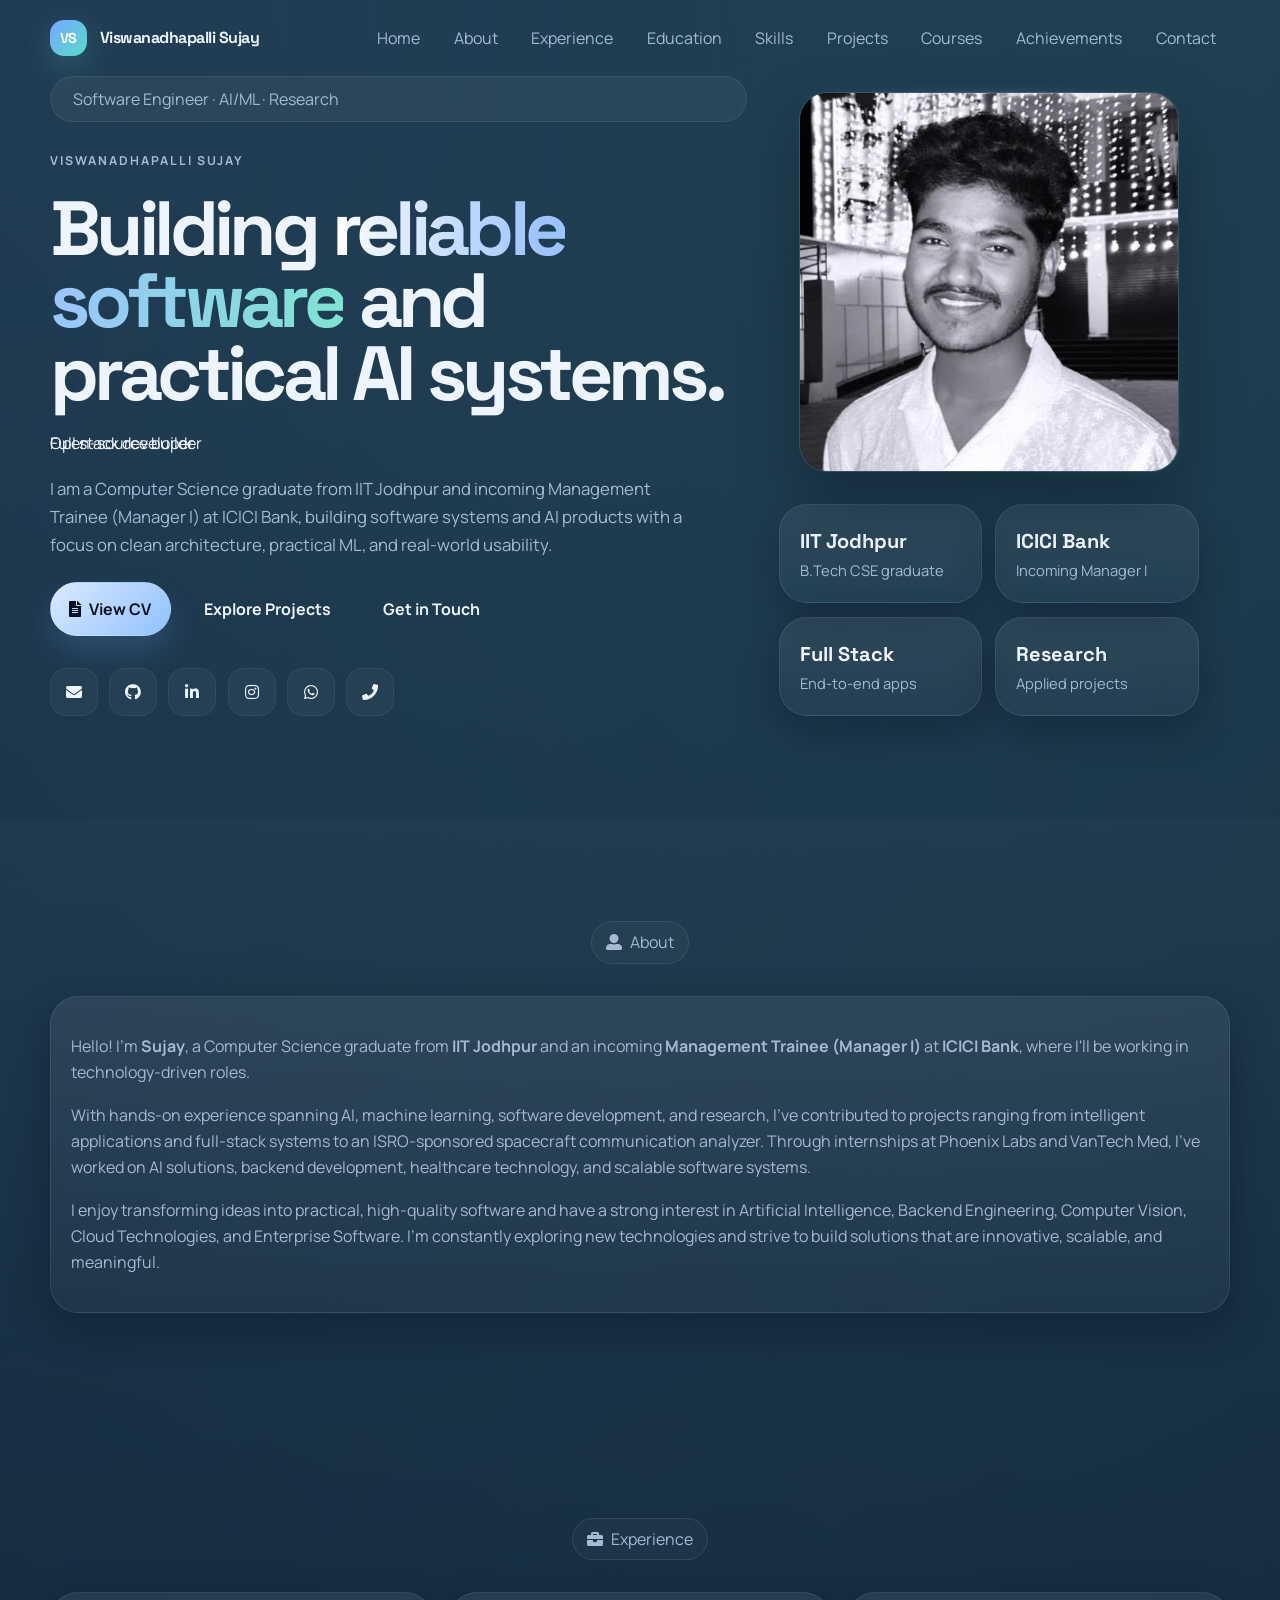
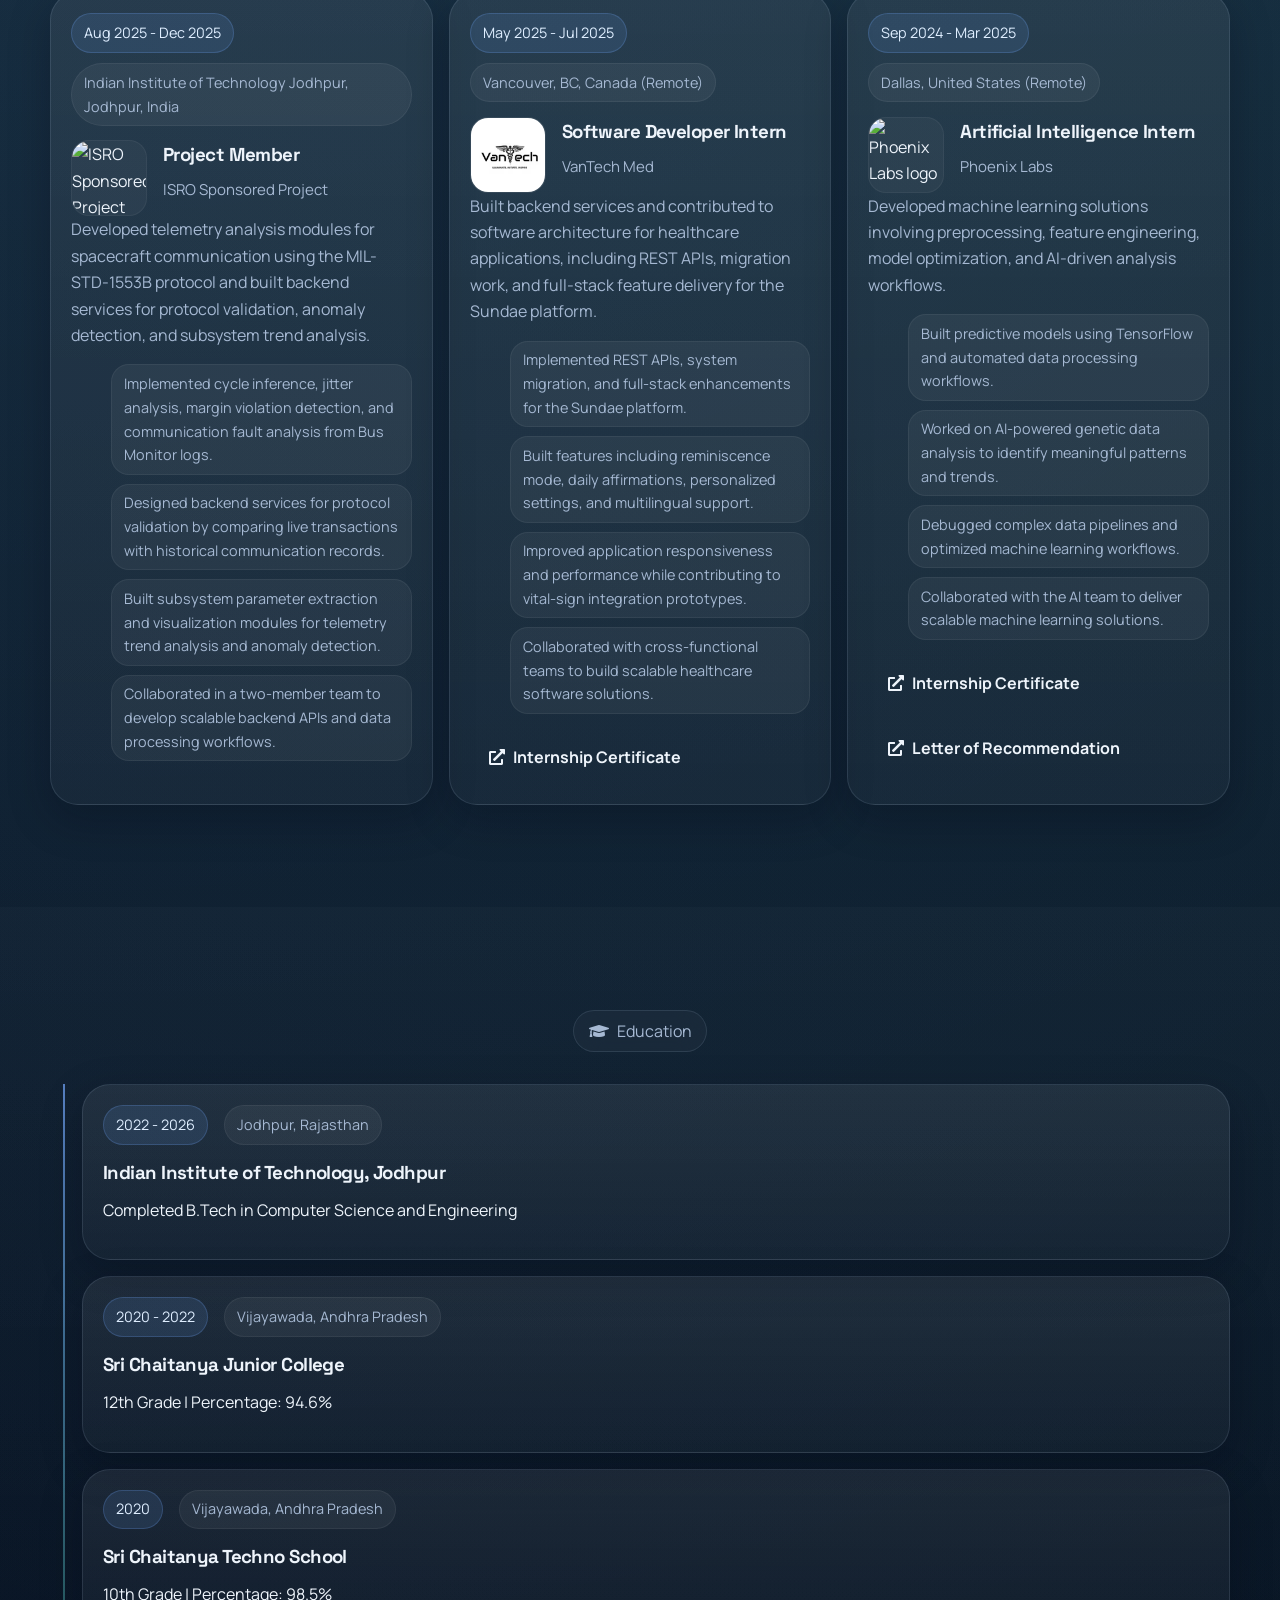
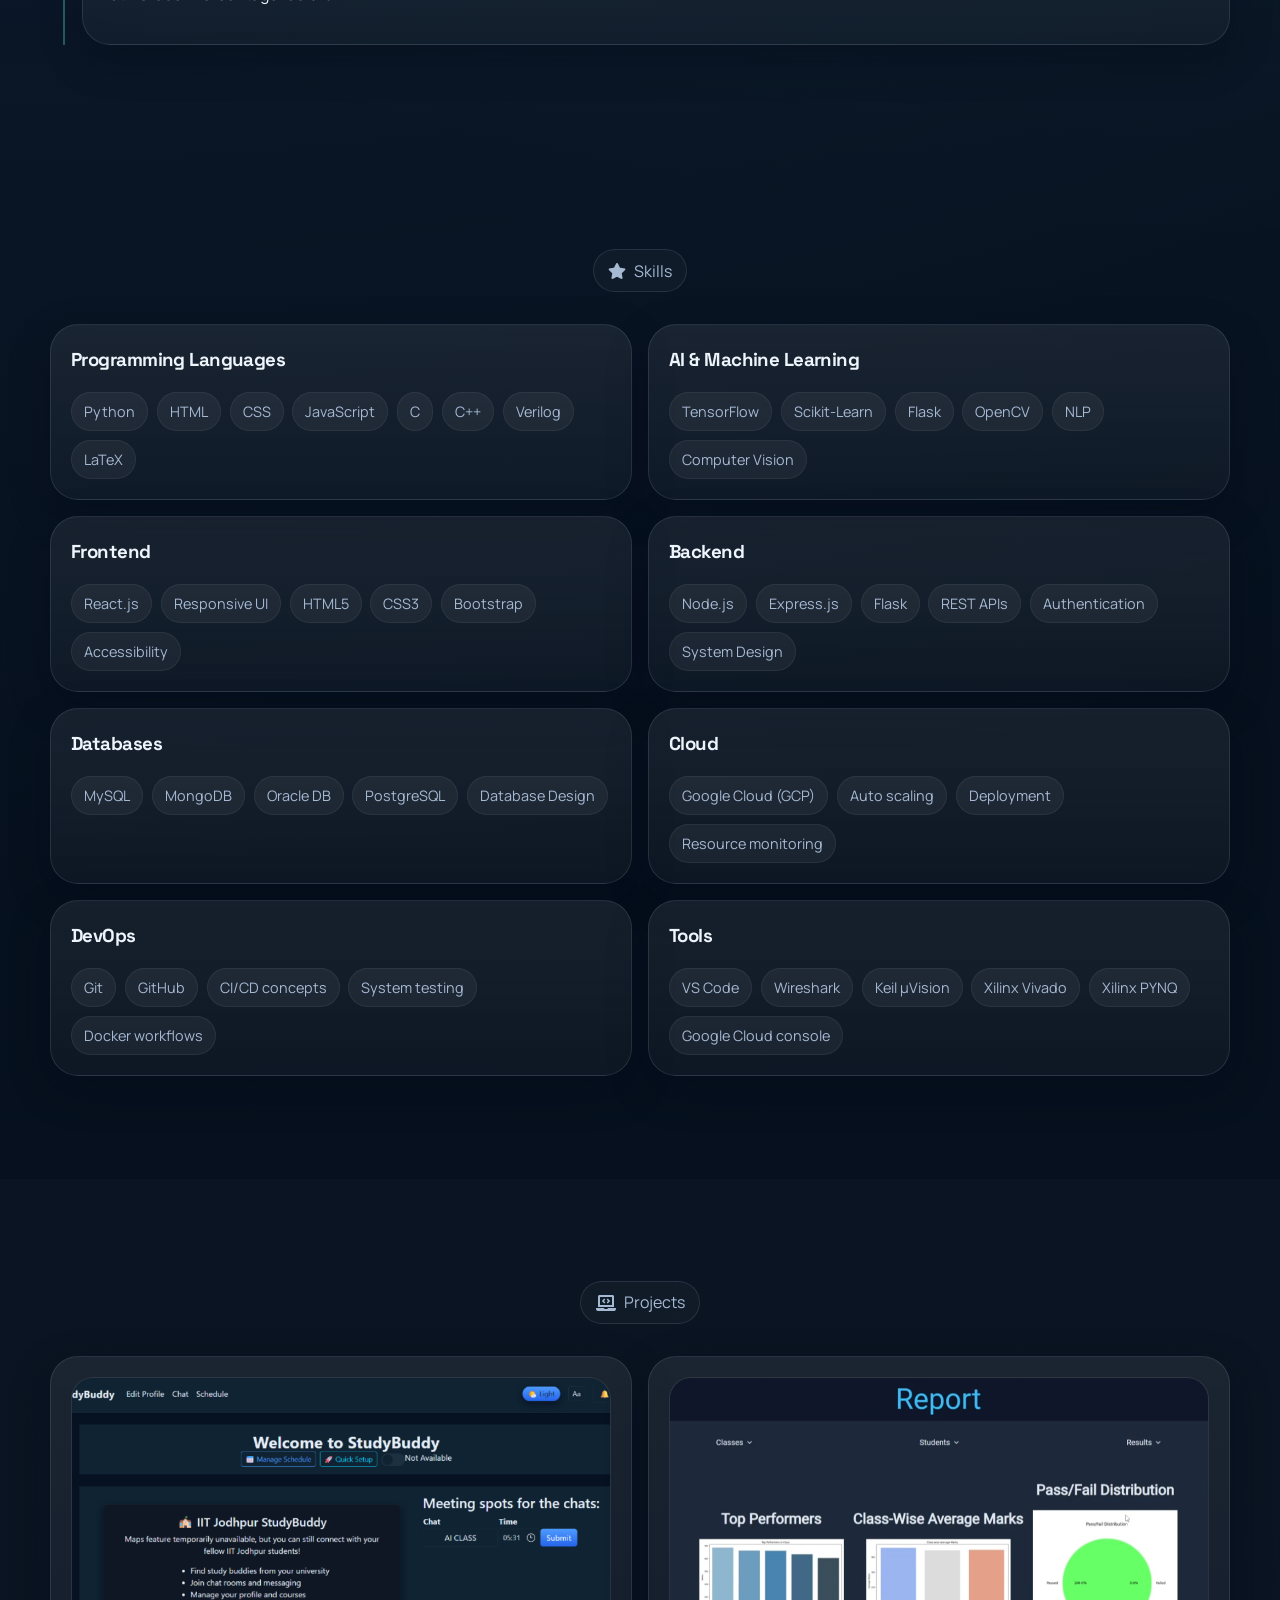
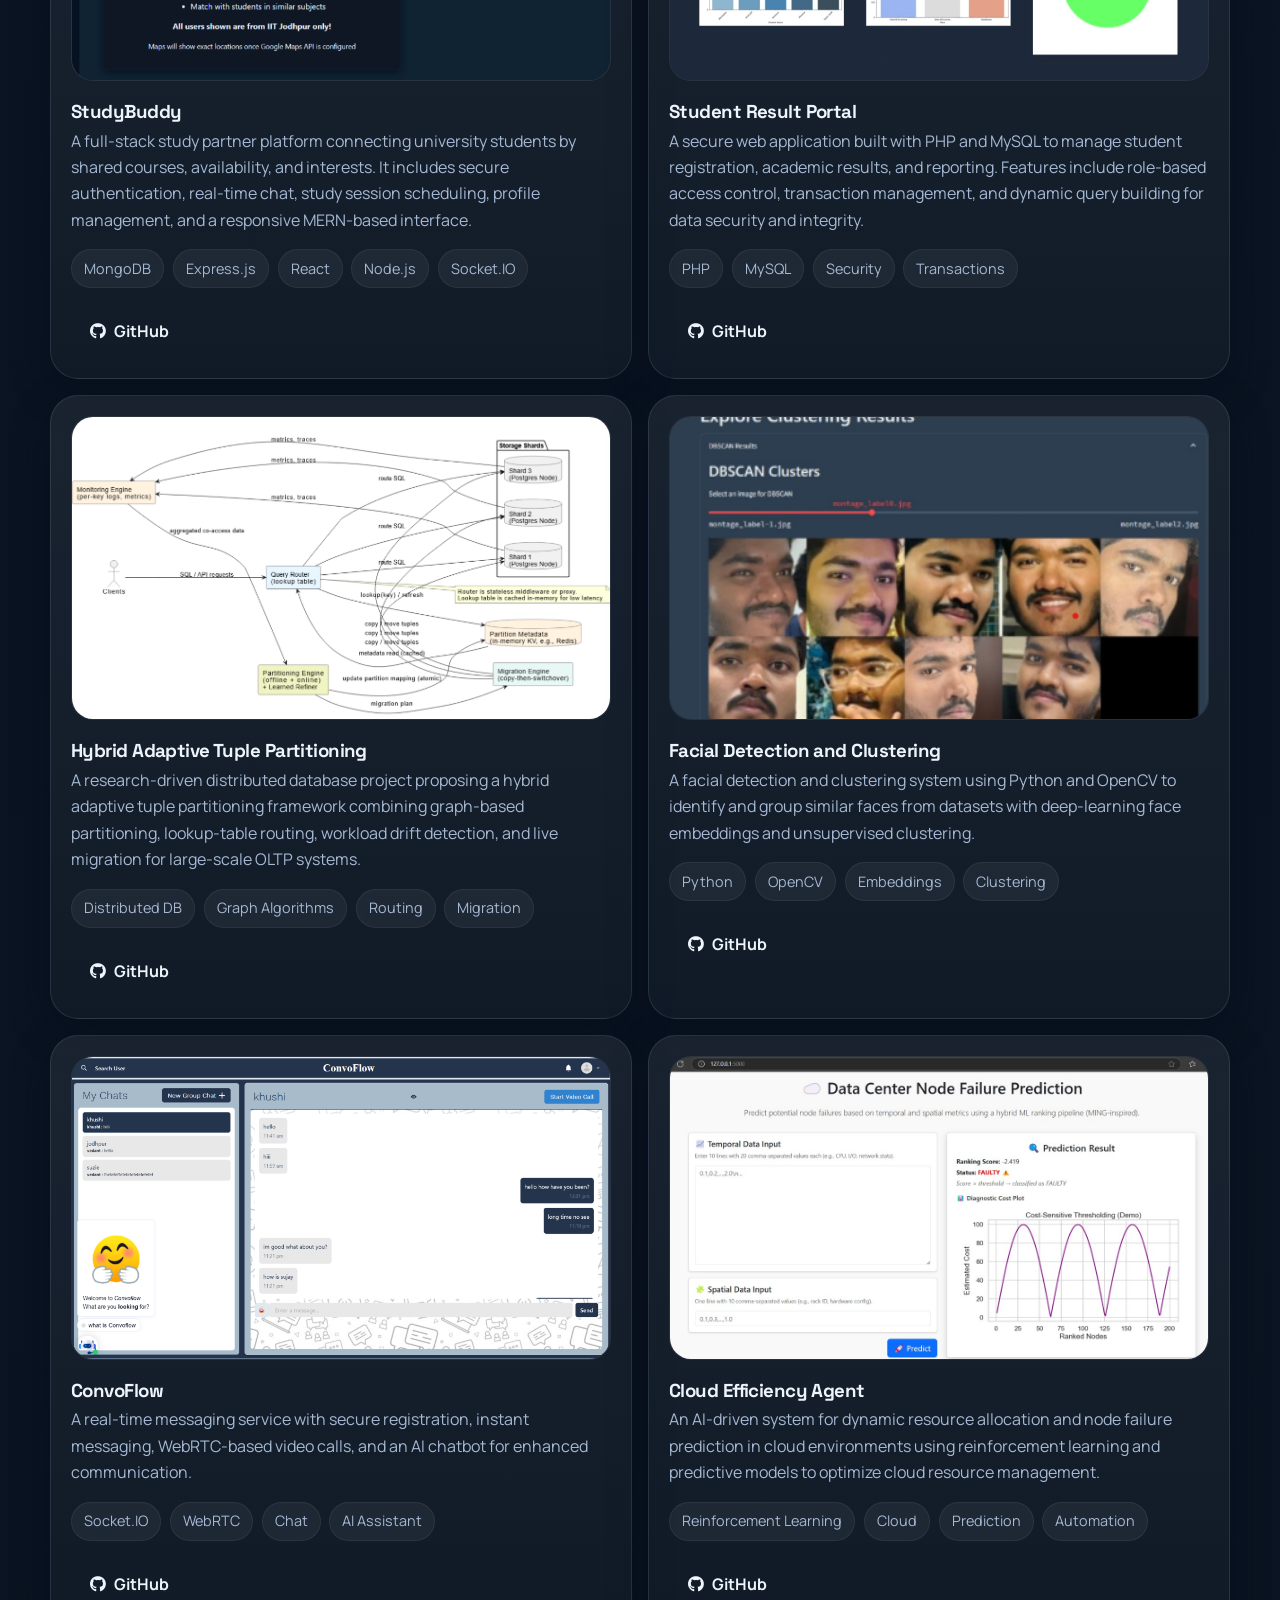
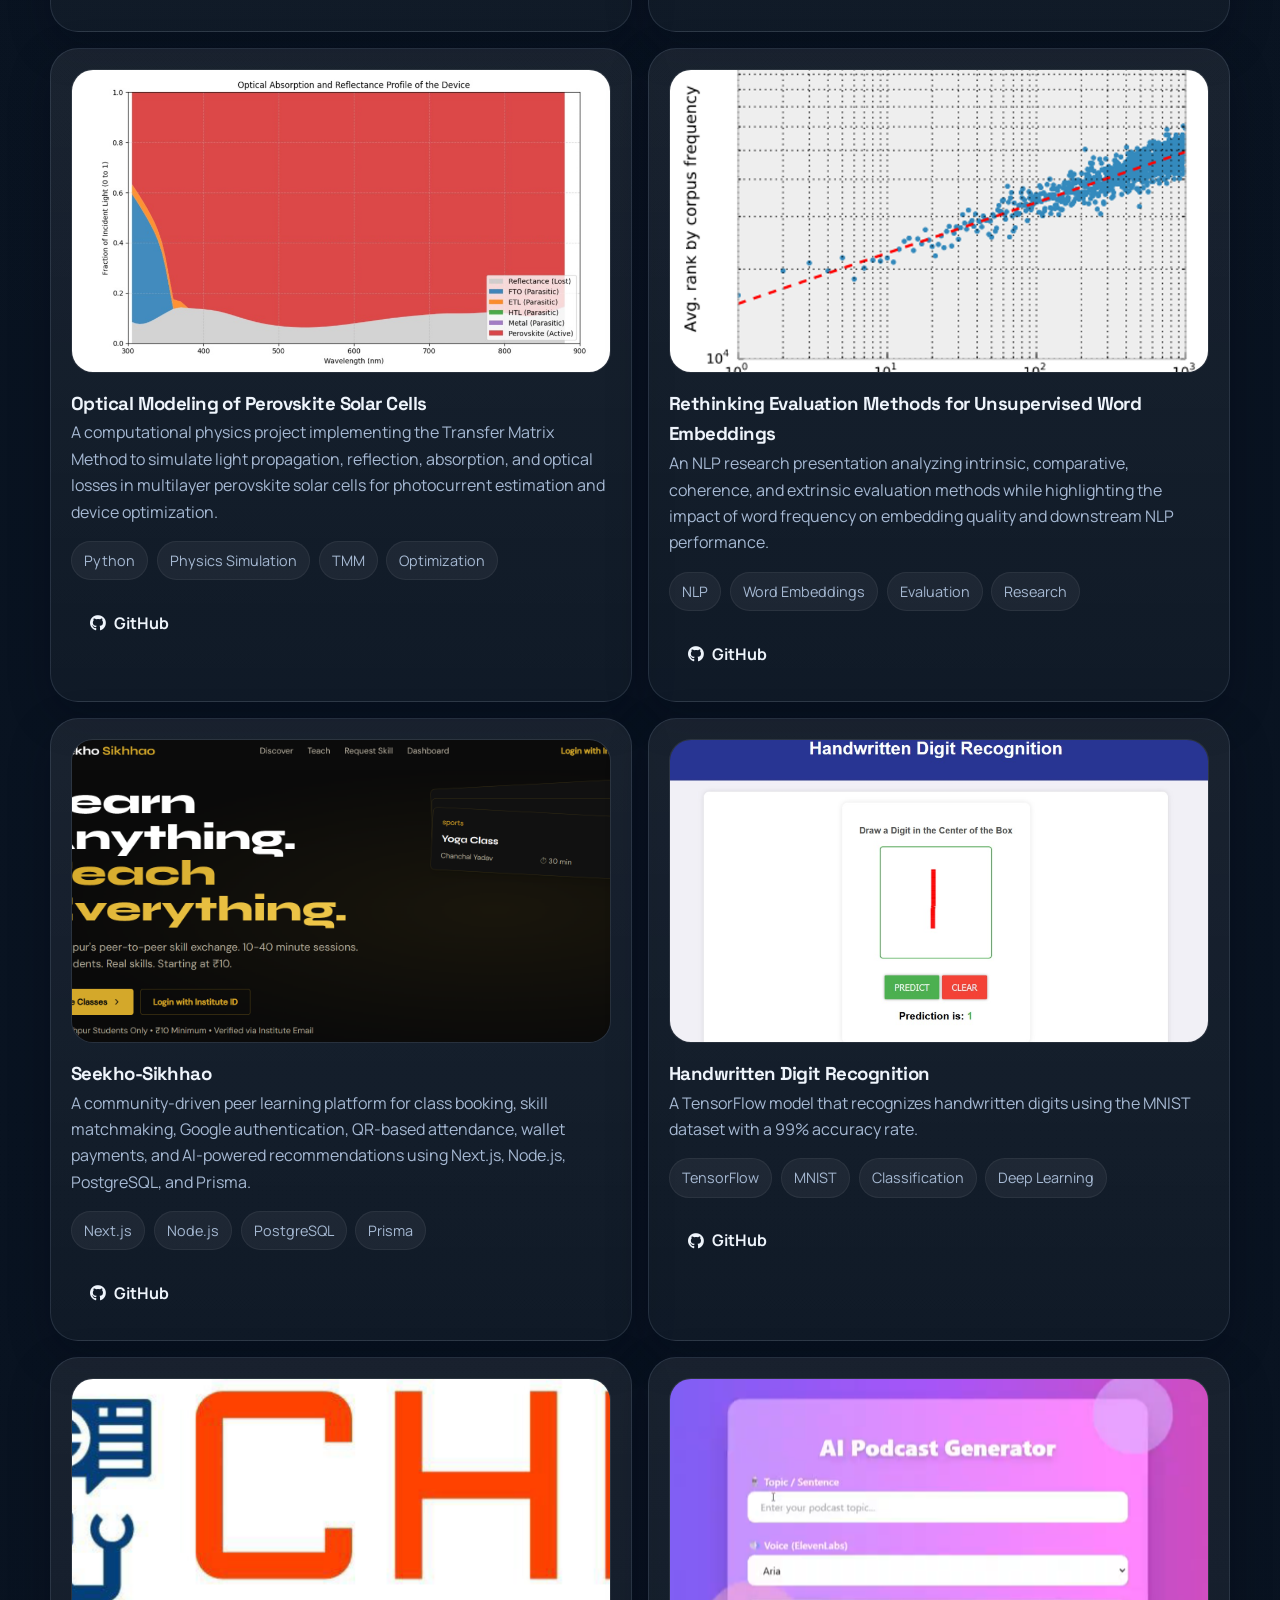
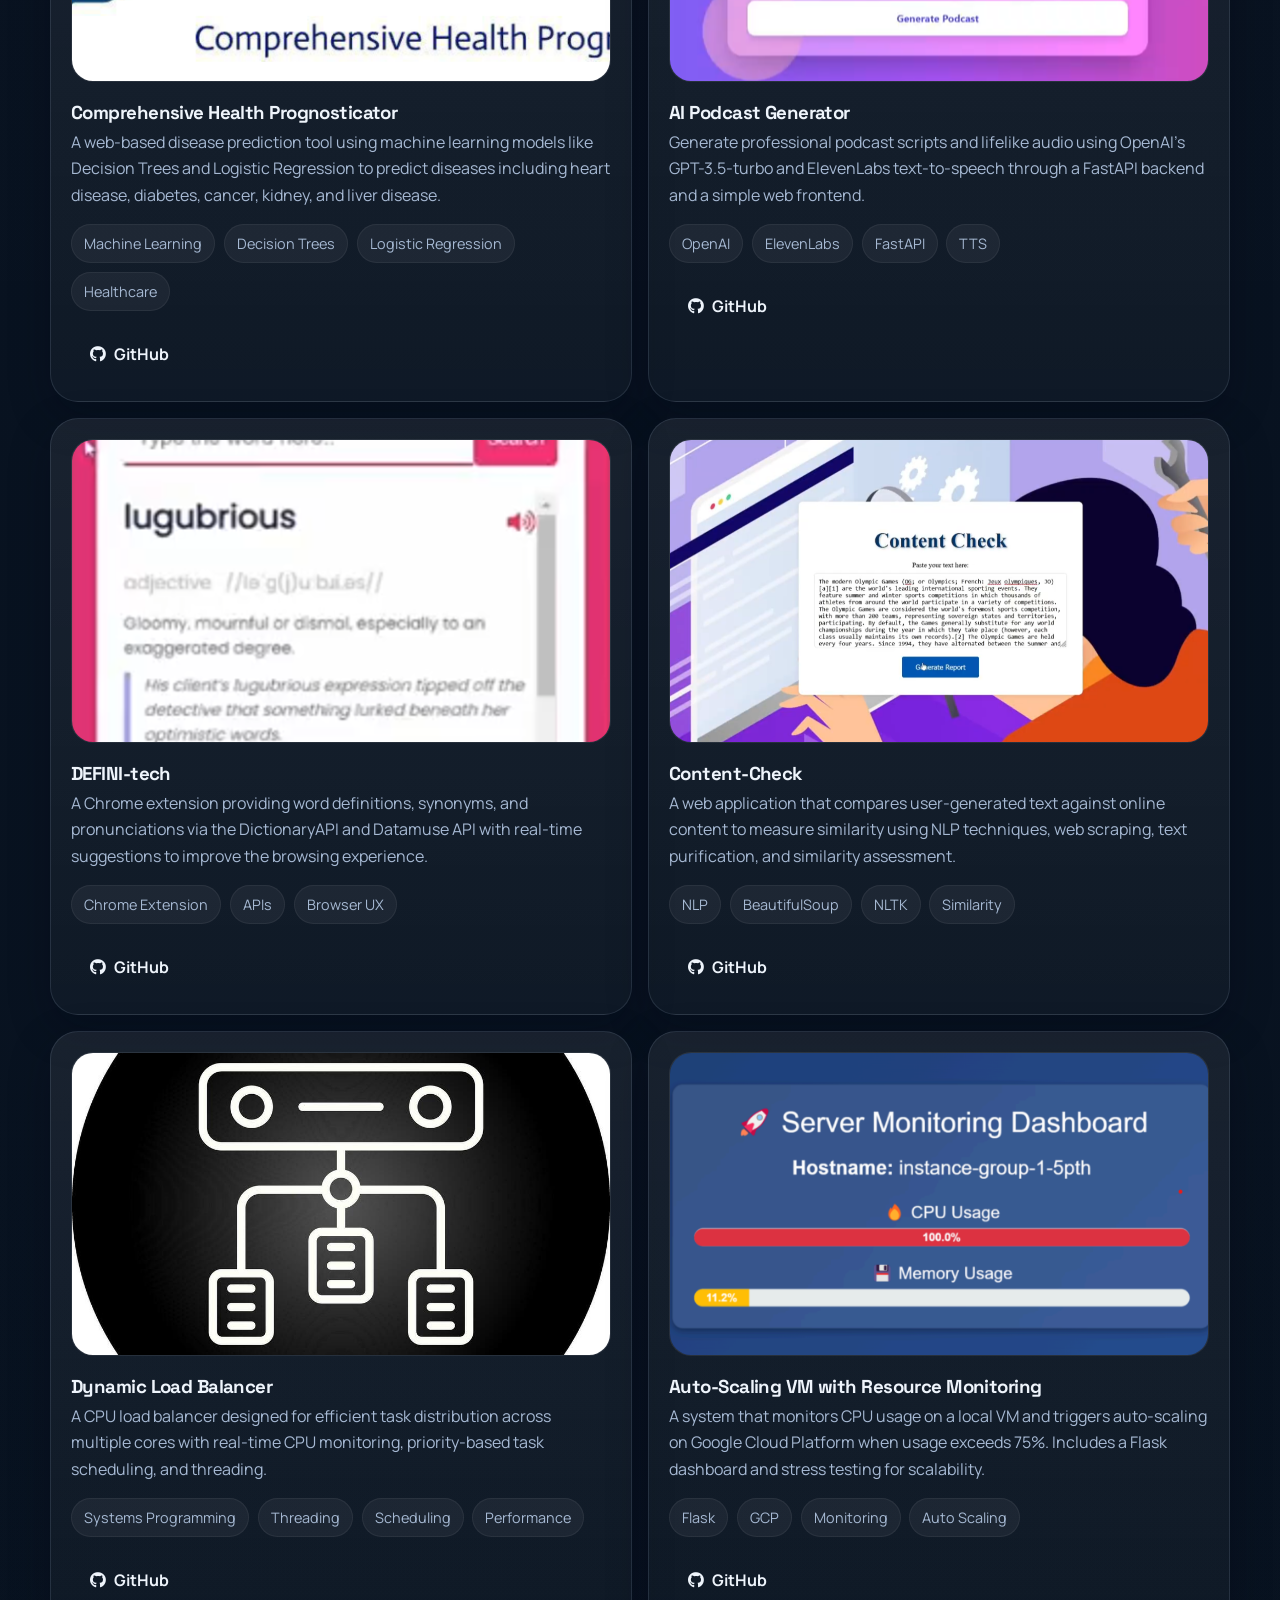
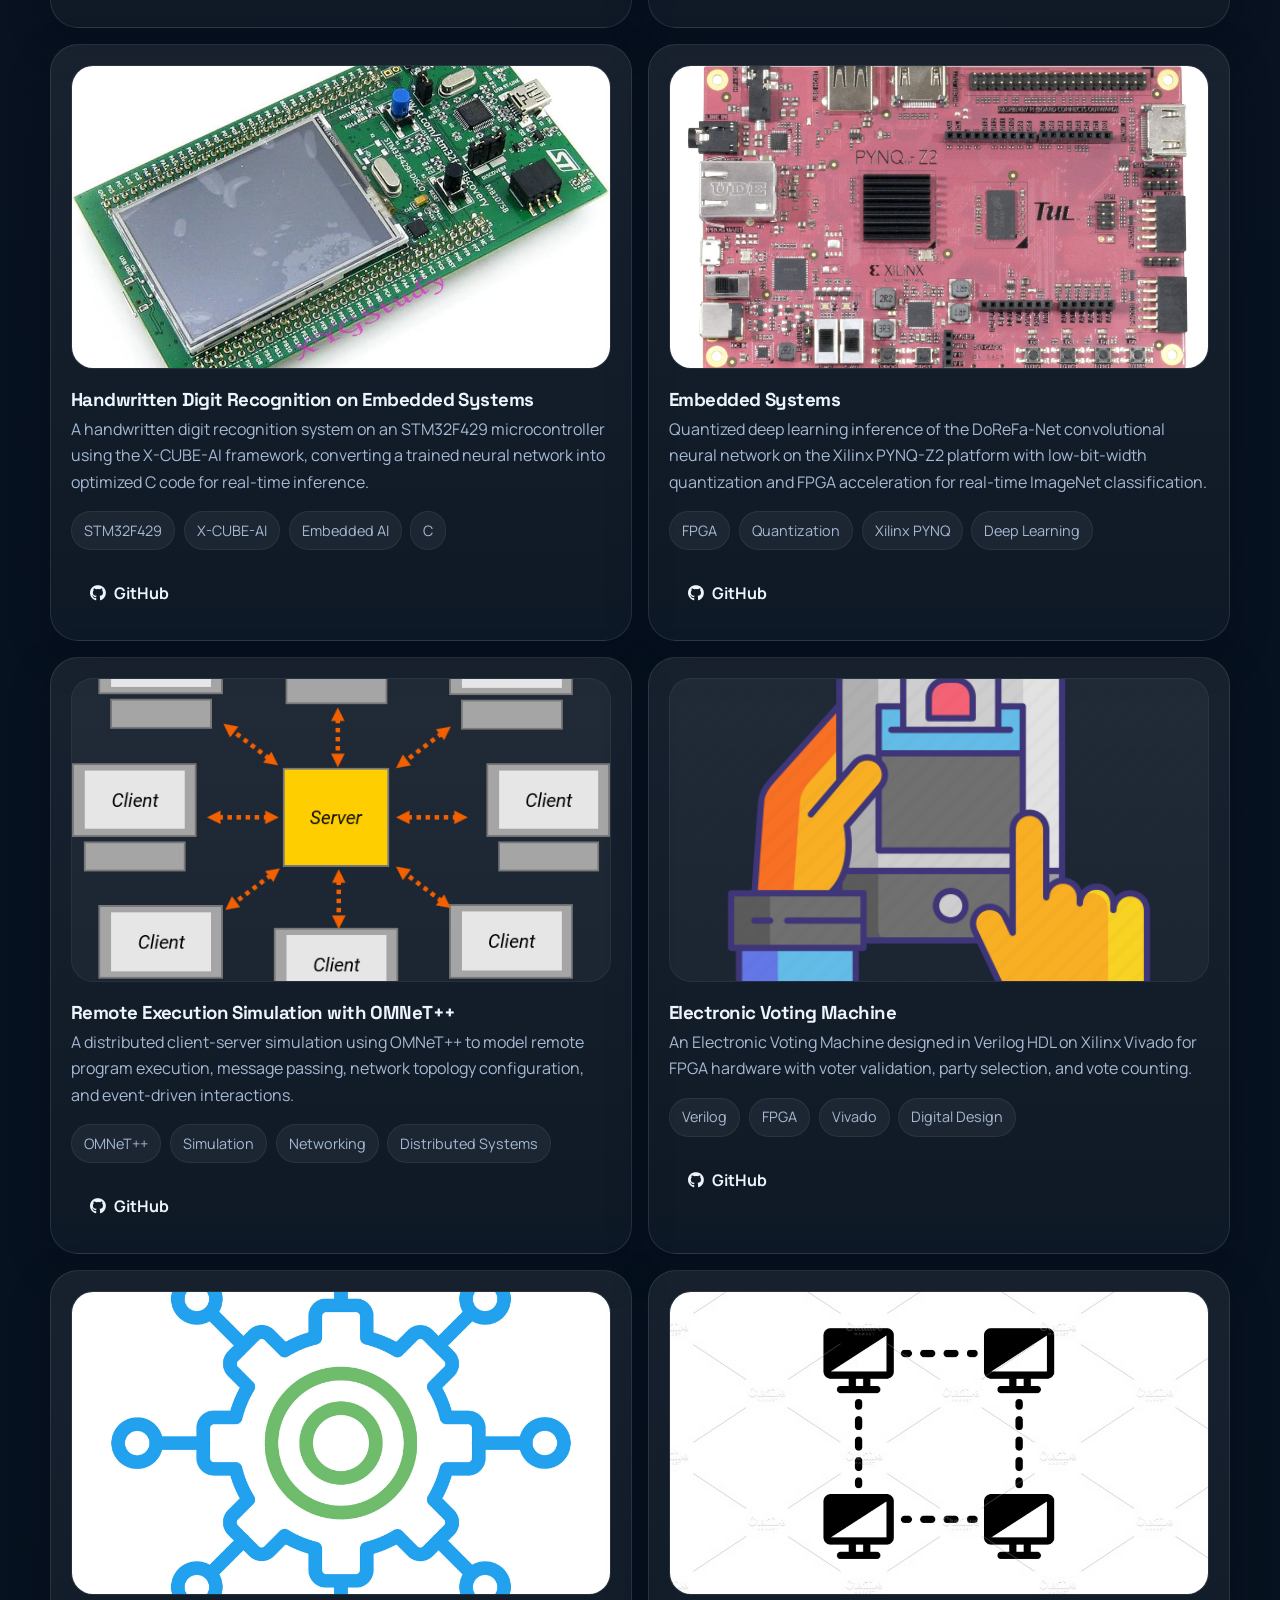
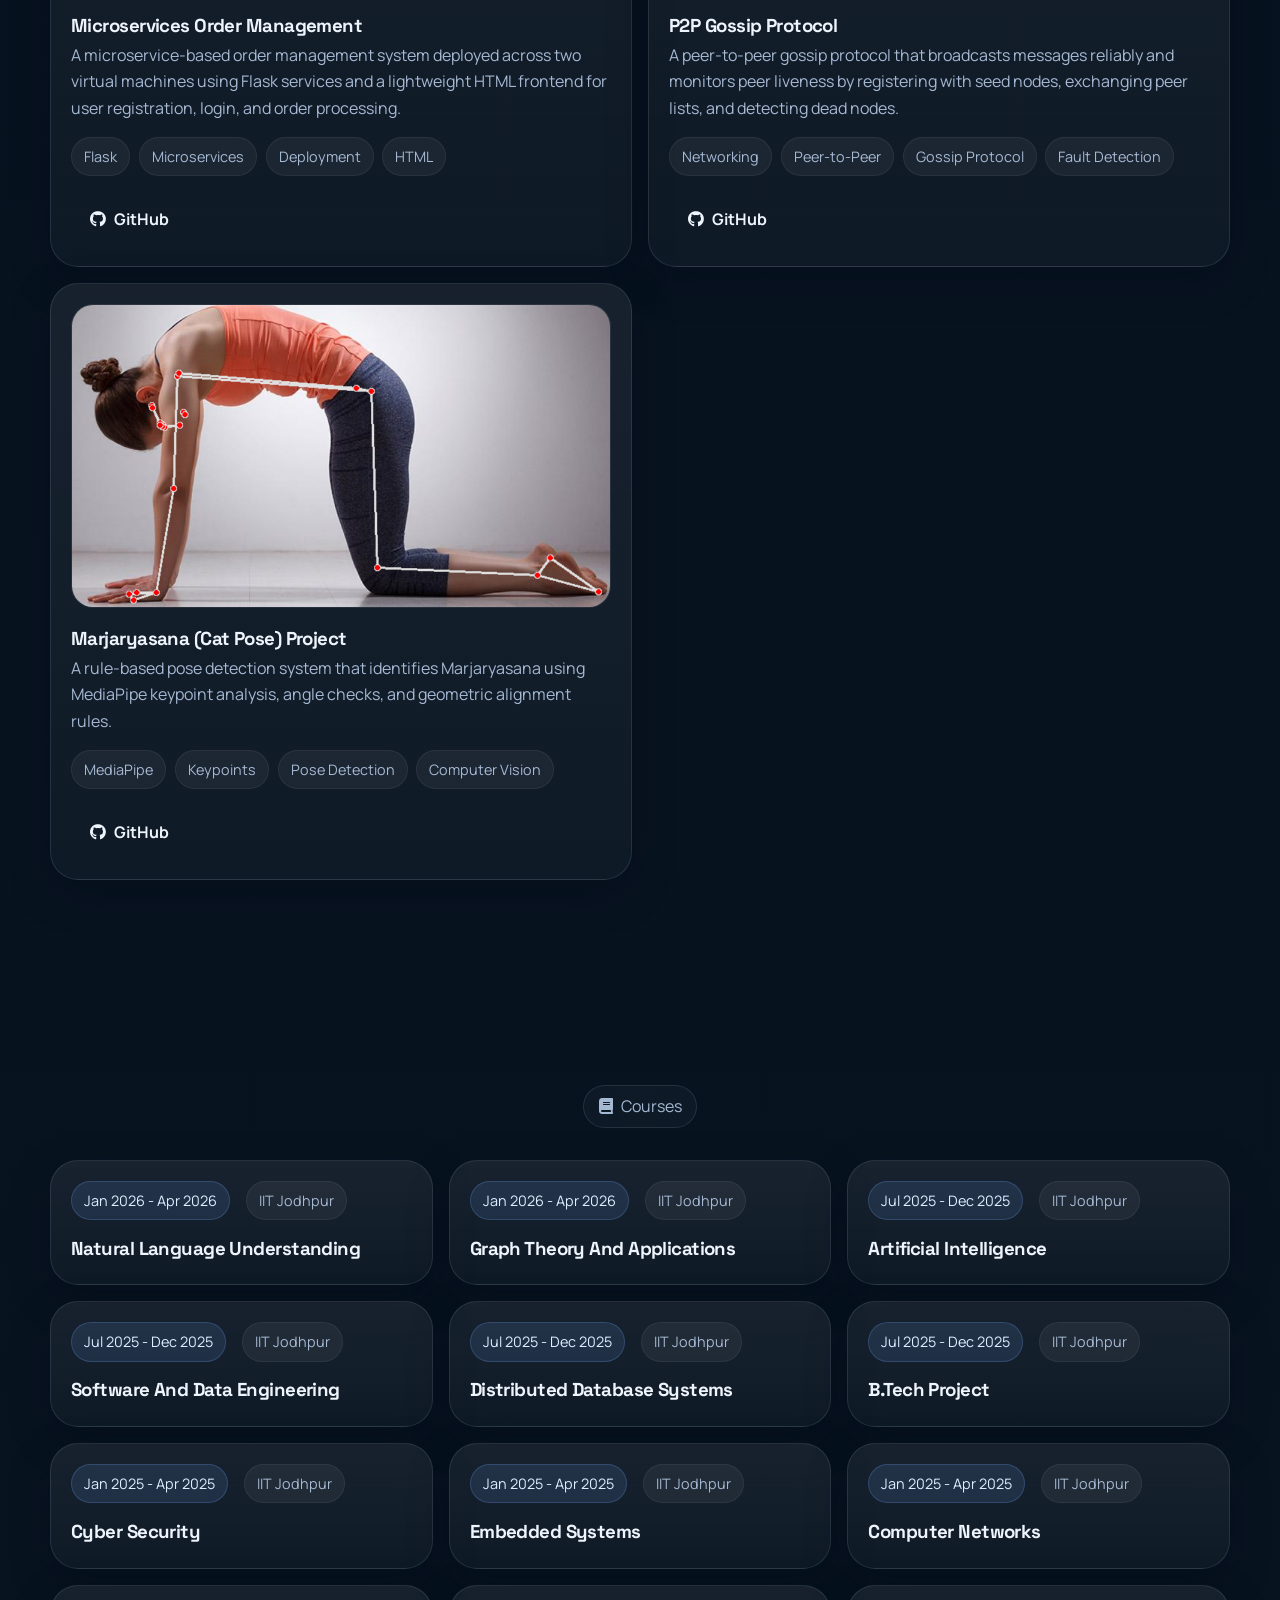
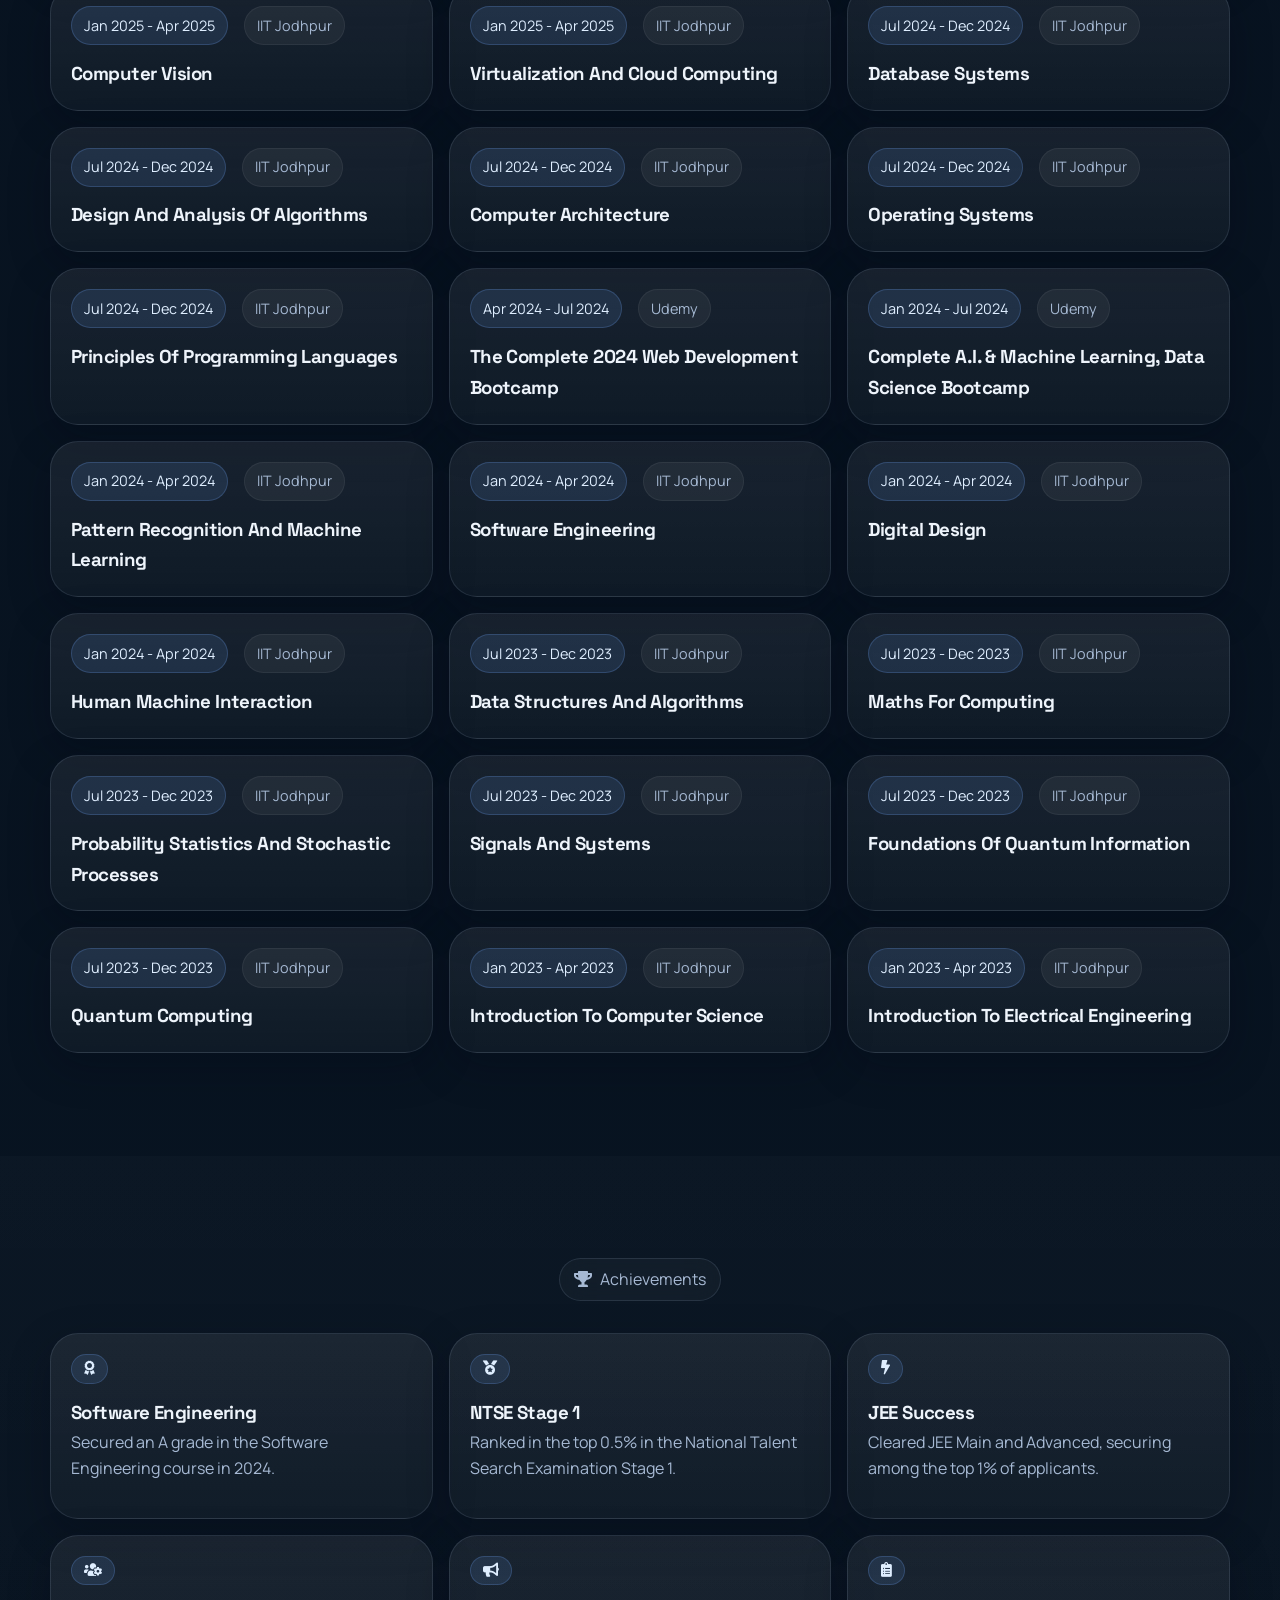
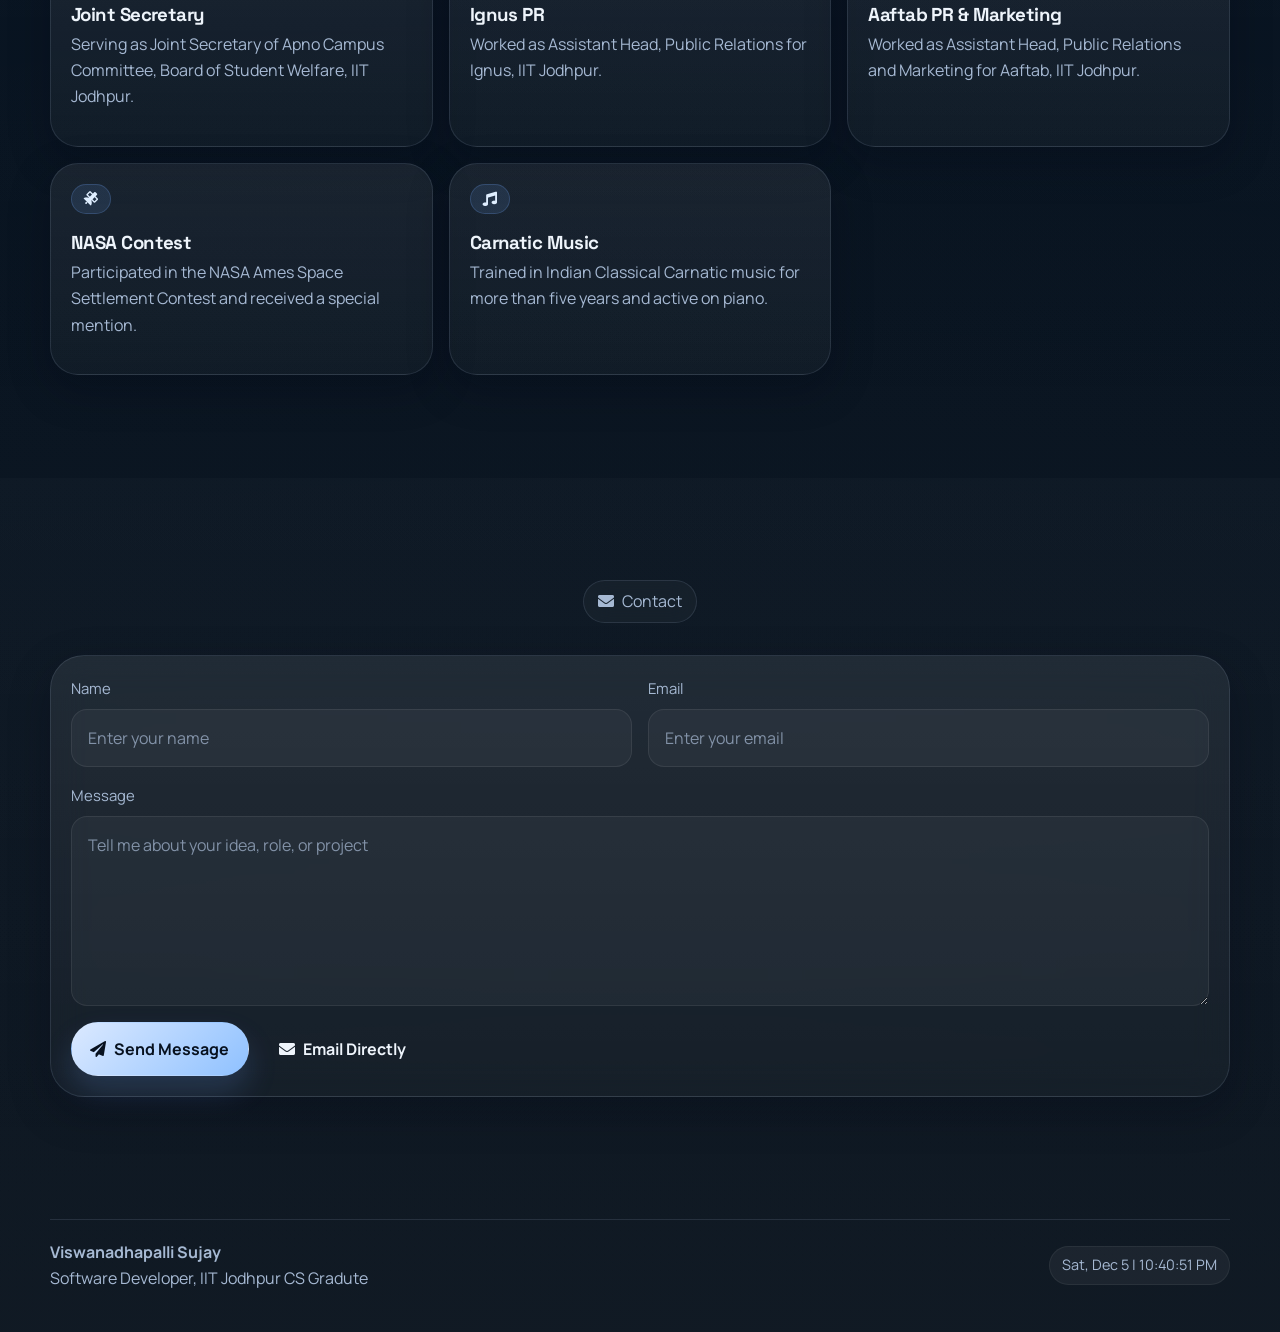
==== commit 62a93cd9: "Optimize SEO, add JSON-LD, sitemap, manifest, and pre-render HTML" ====
--- a/index.html
+++ b/index.html
@@ -3,54 +3,1257 @@
   <head>
     <meta charset="utf-8">
     <meta name="viewport" content="width=device-width, initial-scale=1">
-    <title>Viswanadhapalli Sujay - Software Developer, IITian</title>
-    <meta name="description" content="Official portfolio of Viswanadhapalli Sujay, a software developer, AI/ML enthusiast, and IIT Jodhpur student.">
-    <meta name="keywords" content="Viswanadhapalli Sujay, software developer, IIT Jodhpur, web developer, AI enthusiast, developer portfolio, machine learning, natural language processing">
+    <title>Viswanadhapalli Sujay - Software Developer & AI/ML Engineer | IIT Jodhpur CS Graduate</title>
+    <meta name="description" content="Official portfolio of Viswanadhapalli Sujay, a Computer Science graduate from IIT Jodhpur and incoming Management Trainee at ICICI Bank. Showcasing software engineering, AI/ML research, and projects.">
+    <meta name="keywords" content="Viswanadhapalli Sujay, Sujay IIT Jodhpur, Sujay Viswanadhapalli, software developer, IIT Jodhpur, AI/ML, developer portfolio, computer science, software engineer, machine learning">
+    <meta name="author" content="Viswanadhapalli Sujay">
+    <meta name="robots" content="index, follow">
     <meta name="theme-color" content="#07111f">
+
+    <link rel="canonical" href="https://sujayv16.github.io/portfolio/">
     <link rel="icon" href="Images/profile.jpg" type="image/jpeg">
     <link rel="apple-touch-icon" href="Images/profile.jpg">
-
-    <meta property="og:title" content="Viswanadhapalli Sujay - Software Developer, IITian">
-    <meta property="og:description" content="Modern portfolio showcasing software engineering, AI/ML, research, projects, and experience.">
-    <meta property="og:image" content="Images/profile.jpg">
+    <link rel="manifest" href="manifest.json">
+
+    <!-- Open Graph / Facebook -->
+    <meta property="og:title" content="Viswanadhapalli Sujay - Software Developer & AI/ML Engineer | IIT Jodhpur CS Graduate">
+    <meta property="og:description" content="Official portfolio of Viswanadhapalli Sujay, a Computer Science graduate from IIT Jodhpur and incoming Management Trainee at ICICI Bank. Showcasing software engineering, AI/ML research, and projects.">
+    <meta property="og:image" content="https://sujayv16.github.io/portfolio/Images/profile.jpg">
     <meta property="og:type" content="website">
     <meta property="og:url" content="https://sujayv16.github.io/portfolio/">
-
+    <meta property="og:site_name" content="Viswanadhapalli Sujay Portfolio">
+
+    <!-- Twitter Card -->
     <meta name="twitter:card" content="summary_large_image">
-    <meta name="twitter:title" content="Viswanadhapalli Sujay - Software Developer, IITian">
-    <meta name="twitter:description" content="Modern portfolio showcasing software engineering, AI/ML, research, projects, and experience.">
-    <meta name="twitter:image" content="Images/profile.jpg">
-
+    <meta name="twitter:title" content="Viswanadhapalli Sujay - Software Developer & AI/ML Engineer | IIT Jodhpur CS Graduate">
+    <meta name="twitter:description" content="Official portfolio of Viswanadhapalli Sujay, a Computer Science graduate from IIT Jodhpur and incoming Management Trainee at ICICI Bank. Showcasing software engineering, AI/ML research, and projects.">
+    <meta name="twitter:image" content="https://sujayv16.github.io/portfolio/Images/profile.jpg">
+
+    <!-- Fonts & Icons -->
     <link rel="preconnect" href="https://fonts.googleapis.com">
     <link rel="preconnect" href="https://fonts.gstatic.com" crossorigin>
     <link href="https://fonts.googleapis.com/css2?family=Manrope:wght@400;500;600;700;800&family=Space+Grotesk:wght@500;700&display=swap" rel="stylesheet">
     <link rel="stylesheet" href="https://cdnjs.cloudflare.com/ajax/libs/font-awesome/5.15.4/css/all.min.css" crossorigin="anonymous" referrerpolicy="no-referrer">
     <link rel="stylesheet" href="https://unpkg.com/aos@2.3.1/dist/aos.css">
+
+    <!-- Custom Styles -->
     <link rel="stylesheet" href="css/main.css">
     <link rel="stylesheet" href="css/layout.css">
     <link rel="stylesheet" href="css/components.css">
     <link rel="stylesheet" href="css/animations.css">
     <link rel="stylesheet" href="css/responsive.css">
+
+    <!-- Structured Data (JSON-LD) -->
+    <script type="application/ld+json">
+    {
+      "@context": "https://schema.org",
+      "@graph": [
+        {
+          "@type": "Person",
+          "@id": "https://sujayv16.github.io/portfolio/#person",
+          "name": "Viswanadhapalli Sujay",
+          "url": "https://sujayv16.github.io/portfolio/",
+          "sameAs": [
+            "https://github.com/sujayv16",
+            "https://www.linkedin.com/in/viswanadhapalli-sujay/",
+            "https://www.instagram.com/btwits_sujay/"
+          ],
+          "jobTitle": "Incoming Management Trainee (Manager I)",
+          "worksFor": {
+            "@type": "Organization",
+            "name": "ICICI Bank"
+          },
+          "alumniOf": {
+            "@type": "EducationalOrganization",
+            "name": "Indian Institute of Technology Jodhpur",
+            "alternateName": "IIT Jodhpur",
+            "sameAs": "https://en.wikipedia.org/wiki/IIT_Jodhpur"
+          },
+          "description": "Computer Science graduate from IIT Jodhpur building software systems and AI products with a focus on clean architecture, practical ML, and real-world usability.",
+          "image": "https://sujayv16.github.io/portfolio/Images/profile.jpg",
+          "knowsAbout": [
+            "Computer Science",
+            "Software Engineering",
+            "Artificial Intelligence",
+            "Machine Learning",
+            "Natural Language Processing",
+            "Web Development",
+            "Python",
+            "React.js",
+            "Node.js",
+            "SQL"
+          ]
+        },
+        {
+          "@type": "WebSite",
+          "@id": "https://sujayv16.github.io/portfolio/#website",
+          "url": "https://sujayv16.github.io/portfolio/",
+          "name": "Viswanadhapalli Sujay Portfolio",
+          "description": "Official portfolio of Viswanadhapalli Sujay",
+          "publisher": {
+            "@id": "https://sujayv16.github.io/portfolio/#person"
+          }
+        }
+      ]
+    }
+    </script>
   </head>
   <body>
     <a class="skip-link" href="#home">Skip to content</a>
         <div class="site-shell">
             <div data-portfolio-root>
-                <noscript>
-                    <main class="container section">
-                        <article class="glass-card noscript-card">
-                            <h1 class="section__title">Enable JavaScript to view this portfolio.</h1>
-                            <p class="section__subtitle">This site uses fetch-loaded HTML components and client-side rendering so it can stay static and work on GitHub Pages.</p>
-                        </article>
-                    </main>
-                </noscript>
-            </div>
+<nav class="site-nav" id="siteNav" aria-label="Primary">
+  <div class="container site-nav__inner">
+    <a class="site-brand" href="#home" aria-label="Go to top">
+      <span class="site-brand__mark" aria-hidden="true"><span class="site-brand__mark-text">VS</span></span>
+      <span>Viswanadhapalli Sujay</span>
+    </a>
+    <button class="nav-toggle" type="button" aria-label="Toggle navigation" aria-expanded="false" aria-controls="siteMenu">
+      <span></span>
+      <span></span>
+      <span></span>
+    </button>
+    <div class="site-nav__menu" id="siteMenu">
+      <a class="site-nav__link" href="#home" data-section="home">Home</a>
+      <a class="site-nav__link" href="#about" data-section="about">About</a>
+      <a class="site-nav__link" href="#experience" data-section="experience">Experience</a>
+      <a class="site-nav__link" href="#education" data-section="education">Education</a>
+      <a class="site-nav__link" href="#skills" data-section="skills">Skills</a>
+      <a class="site-nav__link" href="#projects" data-section="projects">Projects</a>
+      <a class="site-nav__link" href="#courses" data-section="courses">Courses</a>
+      <a class="site-nav__link" href="#achievements" data-section="achievements">Achievements</a>
+      <a class="site-nav__link" href="#contact" data-section="contact">Contact</a>
+    </div>
+  </div>
+</nav>
+
+<section id="home" class="section hero">
+  <div class="container hero__grid">
+    <div class="hero__content reveal">
+      <span class="profile-badge"><i class="fas fa-sparkles" aria-hidden="true"></i> Software Engineer · AI/ML · Research</span>
+      <div class="hero-title-row">
+        <h1 class="eyebrow">Viswanadhapalli Sujay</h1>
+        <h2 class="hero__title">Building <span class="text-gradient">reliable software</span> and practical AI systems.</h2>
+      </div>
+      <p class="hero__lead" data-hero-lead>I am a Computer Science graduate from IIT Jodhpur and incoming Management Trainee (Manager I) at ICICI Bank, building software systems and AI products with a focus on clean architecture, practical ML, and real-world usability.</p>
+      <div class="hero__actions">
+        <a class="btn btn--primary" href="https://drive.google.com/file/d/1nzkvv2DBDO3b8IH9Ba2gcTU1K8L1hyWe/view?usp=sharing" target="_blank" rel="noreferrer"><i class="fas fa-file-alt" aria-hidden="true"></i> View CV</a>
+        <a class="btn btn--secondary" href="#projects">Explore Projects</a>
+        <a class="btn btn--ghost" href="#contact">Get in Touch</a>
+      </div>
+      <div class="hero__socials" data-hero-socials>
+            <a class="icon-btn" href="mailto:contact.sujayv16@gmail.com" target="_blank" rel="noreferrer" aria-label="Email">
+              <i class="fas fa-envelope" aria-hidden="true"></i>
+              <span class="sr-only">Email</span>
+            </a>
+          
+            <a class="icon-btn" href="https://github.com/sujayv16" target="_blank" rel="noreferrer" aria-label="GitHub">
+              <i class="fab fa-github" aria-hidden="true"></i>
+              <span class="sr-only">GitHub</span>
+            </a>
+          
+            <a class="icon-btn" href="https://www.linkedin.com/in/viswanadhapalli-sujay/" target="_blank" rel="noreferrer" aria-label="LinkedIn">
+              <i class="fab fa-linkedin-in" aria-hidden="true"></i>
+              <span class="sr-only">LinkedIn</span>
+            </a>
+          
+            <a class="icon-btn" href="https://www.instagram.com/btwits_sujay/" target="_blank" rel="noreferrer" aria-label="Instagram">
+              <i class="fab fa-instagram" aria-hidden="true"></i>
+              <span class="sr-only">Instagram</span>
+            </a>
+          
+            <a class="icon-btn" href="https://wa.me/919705712990" target="_blank" rel="noreferrer" aria-label="WhatsApp">
+              <i class="fab fa-whatsapp" aria-hidden="true"></i>
+              <span class="sr-only">WhatsApp</span>
+            </a>
+          
+            <a class="icon-btn" href="tel:+919705712990" target="_blank" rel="noreferrer" aria-label="Call">
+              <i class="fas fa-phone" aria-hidden="true"></i>
+              <span class="sr-only">Call</span>
+            </a>
+          </div>
+    </div>
+    <div class="hero__visual reveal" data-aos="fade-left">
+      <div class="hero__portrait float-slow">
+        <img id="tilt" src="Images/profile.jpg" alt="Portrait of Viswanadhapalli Sujay" width="380" height="380">
+      </div>
+      <div class="hero__stats" data-hero-stats>
+            <div class="hero-stat stagger-item">
+              <div class="hero-stat__value">IIT Jodhpur</div>
+              <div class="hero-stat__label">B.Tech CSE graduate</div>
+            </div>
+          
+            <div class="hero-stat stagger-item">
+              <div class="hero-stat__value">ICICI Bank</div>
+              <div class="hero-stat__label">Incoming Manager I</div>
+            </div>
+          
+            <div class="hero-stat stagger-item">
+              <div class="hero-stat__value">Full Stack</div>
+              <div class="hero-stat__label">End-to-end apps</div>
+            </div>
+          
+            <div class="hero-stat stagger-item">
+              <div class="hero-stat__value">Research</div>
+              <div class="hero-stat__label">Applied projects</div>
+            </div>
+          </div>
+    </div>
+  </div>
+</section>
+
+<section id="about" class="section section--soft">
+  <div class="container">
+    <header class="section__header reveal" data-aos="fade-up">
+      <span class="section__eyebrow"><i class="fas fa-user-alt" aria-hidden="true"></i> About</span>
+      
+    </header>
+    <article class="about-card section-pad-md reveal" data-about-story><div class="about-copy stack-gap-lg">
+        <p>Hello! I&apos;m <strong>Sujay</strong>, a Computer Science graduate from <strong>IIT Jodhpur</strong> and an incoming <strong>Management Trainee (Manager I)</strong> at <strong>ICICI Bank</strong>, where I&apos;ll be working in technology-driven roles.</p>
+        <p>With hands-on experience spanning AI, machine learning, software development, and research, I&apos;ve contributed to projects ranging from intelligent applications and full-stack systems to an ISRO-sponsored spacecraft communication analyzer. Through internships at Phoenix Labs and VanTech Med, I&apos;ve worked on AI solutions, backend development, healthcare technology, and scalable software systems.</p>
+        <p>I enjoy transforming ideas into practical, high-quality software and have a strong interest in Artificial Intelligence, Backend Engineering, Computer Vision, Cloud Technologies, and Enterprise Software. I&apos;m constantly exploring new technologies and strive to build solutions that are innovative, scalable, and meaningful.</p>
+      </div></article>
+  </div>
+</section>
+
+<section id="experience" class="section">
+  <div class="container">
+    <header class="section__header reveal" data-aos="fade-up">
+      <span class="section__eyebrow"><i class="fas fa-briefcase" aria-hidden="true"></i> Experience</span>
+      
+    </header>
+    <div class="experience__grid" data-experience-grid>
+          <article class="experience-card reveal"
+                   data-aos="fade-up"
+                   data-aos-delay="0">
+    
+            <div class="meta-line meta-line--spaced">
+              <span class="pill pill--accent">Aug 2025 - Dec 2025</span>
+              <span class="pill">Indian Institute of Technology Jodhpur, Jodhpur, India</span>
+            </div>
+    
+            <div class="flex-row">
+              <div class="project-card__image logo-frame">
+                <img src="https://upload.wikimedia.org/wikipedia/commons/b/bd/Indian_Space_Research_Organisation_Logo.svg" alt="ISRO Sponsored Project logo" loading="lazy">
+              </div>
+    
+              <div>
+                <h3 class="experience-card__title">Project Member</h3>
+                <div class="meta-line meta-line--top">
+                  <span>ISRO Sponsored Project</span>
+                </div>
+              </div>
+            </div>
+    
+            <p class="text-block--top">Developed telemetry analysis modules for spacecraft communication using the MIL-STD-1553B protocol and built backend services for protocol validation, anomaly detection, and subsystem trend analysis.</p>
+    
+            <ul class="experience-points">
+              <li class="pill list-pill">Implemented cycle inference, jitter analysis, margin violation detection, and communication fault analysis from Bus Monitor logs.</li><li class="pill list-pill">Designed backend services for protocol validation by comparing live transactions with historical communication records.</li><li class="pill list-pill">Built subsystem parameter extraction and visualization modules for telemetry trend analysis and anomaly detection.</li><li class="pill list-pill">Collaborated in a two-member team to develop scalable backend APIs and data processing workflows.</li>
+            </ul>
+    
+            
+    
+          </article>
+        
+
+          <article class="experience-card reveal"
+                   data-aos="fade-up"
+                   data-aos-delay="70">
+    
+            <div class="meta-line meta-line--spaced">
+              <span class="pill pill--accent">May 2025 - Jul 2025</span>
+              <span class="pill">Vancouver, BC, Canada (Remote)</span>
+            </div>
+    
+            <div class="flex-row">
+              <div class="project-card__image logo-frame">
+                <img src="Images/vantech.png" alt="VanTech Med logo" loading="lazy">
+              </div>
+    
+              <div>
+                <h3 class="experience-card__title">Software Developer Intern</h3>
+                <div class="meta-line meta-line--top">
+                  <span>VanTech Med</span>
+                </div>
+              </div>
+            </div>
+    
+            <p class="text-block--top">Built backend services and contributed to software architecture for healthcare applications, including REST APIs, migration work, and full-stack feature delivery for the Sundae platform.</p>
+    
+            <ul class="experience-points">
+              <li class="pill list-pill">Implemented REST APIs, system migration, and full-stack enhancements for the Sundae platform.</li><li class="pill list-pill">Built features including reminiscence mode, daily affirmations, personalized settings, and multilingual support.</li><li class="pill list-pill">Improved application responsiveness and performance while contributing to vital-sign integration prototypes.</li><li class="pill list-pill">Collaborated with cross-functional teams to build scalable healthcare software solutions.</li>
+            </ul>
+    
+            
+                <div class="card-actions" style="margin-top:1rem;">
+                  
+                      <a class="btn btn--secondary"
+                         href="https://drive.google.com/file/d/1RoVQoF5zbWZv4J6NWnawzfDhXIe-4G99/view?usp=drive_link"
+                         target="_blank"
+                         rel="noreferrer">
+                        <i class="fas fa-external-link-alt"></i>
+                        Internship Certificate
+                      </a>
+                    
+                </div>
+                
+    
+          </article>
+        
+
+          <article class="experience-card reveal"
+                   data-aos="fade-up"
+                   data-aos-delay="140">
+    
+            <div class="meta-line meta-line--spaced">
+              <span class="pill pill--accent">Sep 2024 - Mar 2025</span>
+              <span class="pill">Dallas, United States (Remote)</span>
+            </div>
+    
+            <div class="flex-row">
+              <div class="project-card__image logo-frame">
+                <img src="https://media.licdn.com/dms/image/v2/D4D0BAQGvr-KAY2ou5Q/company-logo_200_200/company-logo_200_200/0/1699684113017?e=2147483647&v=beta&t=eQaHbjfQv5CC6YRZWD4Q7QszirwxvI8nYsgSZoyn9W0" alt="Phoenix Labs logo" loading="lazy">
+              </div>
+    
+              <div>
+                <h3 class="experience-card__title">Artificial Intelligence Intern</h3>
+                <div class="meta-line meta-line--top">
+                  <span>Phoenix Labs</span>
+                </div>
+              </div>
+            </div>
+    
+            <p class="text-block--top">Developed machine learning solutions involving preprocessing, feature engineering, model optimization, and AI-driven analysis workflows.</p>
+    
+            <ul class="experience-points">
+              <li class="pill list-pill">Built predictive models using TensorFlow and automated data processing workflows.</li><li class="pill list-pill">Worked on AI-powered genetic data analysis to identify meaningful patterns and trends.</li><li class="pill list-pill">Debugged complex data pipelines and optimized machine learning workflows.</li><li class="pill list-pill">Collaborated with the AI team to deliver scalable machine learning solutions.</li>
+            </ul>
+    
+            
+                <div class="card-actions" style="margin-top:1rem;">
+                  
+                      <a class="btn btn--secondary"
+                         href="https://drive.google.com/file/d/1JGsPUSDWZCwUHAFFue4T2ovac-8Sd6ms/view?usp=drive_link"
+                         target="_blank"
+                         rel="noreferrer">
+                        <i class="fas fa-external-link-alt"></i>
+                        Internship Certificate
+                      </a>
+                    
+                      <a class="btn btn--secondary"
+                         href="https://drive.google.com/file/d/1cab_xR-EXWp_mmpu0jTfbXcgPJZRQ985/view?usp=drive_link"
+                         target="_blank"
+                         rel="noreferrer">
+                        <i class="fas fa-external-link-alt"></i>
+                        Letter of Recommendation
+                      </a>
+                    
+                </div>
+                
+    
+          </article>
+        </div>
+  </div>
+</section>
+
+<section id="education" class="section section--soft">
+  <div class="container">
+    <header class="section__header reveal" data-aos="fade-up">
+      <span class="section__eyebrow"><i class="fas fa-graduation-cap" aria-hidden="true"></i> Education</span>
+     
+    </header>
+    <div class="education__grid timeline" data-education-grid>
+            <article class="education-card timeline__item reveal" data-aos="fade-up" data-aos-delay="0">
+              <div class="meta-line">
+                <span class="pill pill--accent">2022 - 2026</span>
+                <span class="pill">Jodhpur, Rajasthan</span>
+              </div>
+              <h3 class="education-card__title stack-gap-md">Indian Institute of Technology, Jodhpur</h3>
+              <p class="stack-gap-sm">Completed B.Tech in Computer Science and Engineering</p>
+            </article>
+          
+
+            <article class="education-card timeline__item reveal" data-aos="fade-up" data-aos-delay="70">
+              <div class="meta-line">
+                <span class="pill pill--accent">2020 - 2022</span>
+                <span class="pill">Vijayawada, Andhra Pradesh</span>
+              </div>
+              <h3 class="education-card__title stack-gap-md">Sri Chaitanya Junior College</h3>
+              <p class="stack-gap-sm">12th Grade | Percentage: 94.6%</p>
+            </article>
+          
+
+            <article class="education-card timeline__item reveal" data-aos="fade-up" data-aos-delay="140">
+              <div class="meta-line">
+                <span class="pill pill--accent">2020</span>
+                <span class="pill">Vijayawada, Andhra Pradesh</span>
+              </div>
+              <h3 class="education-card__title stack-gap-md">Sri Chaitanya Techno School</h3>
+              <p class="stack-gap-sm">10th Grade | Percentage: 98.5%</p>
+            </article>
+          </div>
+  </div>
+</section>
+
+<section id="skills" class="section">
+  <div class="container">
+    <header class="section__header reveal" data-aos="fade-up">
+      <span class="section__eyebrow"><i class="fas fa-star" aria-hidden="true"></i> Skills</span>
+      
+      
+    </header>
+    <div class="skills__grid" data-skill-grid>
+            <section class="skill-group reveal" data-aos="fade-up" data-aos-delay="0">
+              <h3 class="project-card__title">Programming Languages</h3>
+              <div class="skill-badges stack-gap-lg">
+                <span class="pill">Python</span><span class="pill">HTML</span><span class="pill">CSS</span><span class="pill">JavaScript</span><span class="pill">C</span><span class="pill">C++</span><span class="pill">Verilog</span><span class="pill">LaTeX</span>
+              </div>
+            </section>
+          
+
+            <section class="skill-group reveal" data-aos="fade-up" data-aos-delay="60">
+              <h3 class="project-card__title">AI &amp; Machine Learning</h3>
+              <div class="skill-badges stack-gap-lg">
+                <span class="pill">TensorFlow</span><span class="pill">Scikit-Learn</span><span class="pill">Flask</span><span class="pill">OpenCV</span><span class="pill">NLP</span><span class="pill">Computer Vision</span>
+              </div>
+            </section>
+          
+
+            <section class="skill-group reveal" data-aos="fade-up" data-aos-delay="120">
+              <h3 class="project-card__title">Frontend</h3>
+              <div class="skill-badges stack-gap-lg">
+                <span class="pill">React.js</span><span class="pill">Responsive UI</span><span class="pill">HTML5</span><span class="pill">CSS3</span><span class="pill">Bootstrap</span><span class="pill">Accessibility</span>
+              </div>
+            </section>
+          
+
+            <section class="skill-group reveal" data-aos="fade-up" data-aos-delay="180">
+              <h3 class="project-card__title">Backend</h3>
+              <div class="skill-badges stack-gap-lg">
+                <span class="pill">Node.js</span><span class="pill">Express.js</span><span class="pill">Flask</span><span class="pill">REST APIs</span><span class="pill">Authentication</span><span class="pill">System Design</span>
+              </div>
+            </section>
+          
+
+            <section class="skill-group reveal" data-aos="fade-up" data-aos-delay="240">
+              <h3 class="project-card__title">Databases</h3>
+              <div class="skill-badges stack-gap-lg">
+                <span class="pill">MySQL</span><span class="pill">MongoDB</span><span class="pill">Oracle DB</span><span class="pill">PostgreSQL</span><span class="pill">Database Design</span>
+              </div>
+            </section>
+          
+
+            <section class="skill-group reveal" data-aos="fade-up" data-aos-delay="300">
+              <h3 class="project-card__title">Cloud</h3>
+              <div class="skill-badges stack-gap-lg">
+                <span class="pill">Google Cloud (GCP)</span><span class="pill">Auto scaling</span><span class="pill">Deployment</span><span class="pill">Resource monitoring</span>
+              </div>
+            </section>
+          
+
+            <section class="skill-group reveal" data-aos="fade-up" data-aos-delay="360">
+              <h3 class="project-card__title">DevOps</h3>
+              <div class="skill-badges stack-gap-lg">
+                <span class="pill">Git</span><span class="pill">GitHub</span><span class="pill">CI/CD concepts</span><span class="pill">System testing</span><span class="pill">Docker workflows</span>
+              </div>
+            </section>
+          
+
+            <section class="skill-group reveal" data-aos="fade-up" data-aos-delay="420">
+              <h3 class="project-card__title">Tools</h3>
+              <div class="skill-badges stack-gap-lg">
+                <span class="pill">VS Code</span><span class="pill">Wireshark</span><span class="pill">Keil μVision</span><span class="pill">Xilinx Vivado</span><span class="pill">Xilinx PYNQ</span><span class="pill">Google Cloud console</span>
+              </div>
+            </section>
+          </div>
+  </div>
+</section>
+
+<section id="projects" class="section section--soft">
+  <div class="container">
+    <header class="section__header reveal" data-aos="fade-up">
+      <span class="section__eyebrow"><i class="fas fa-laptop-code" aria-hidden="true"></i> Projects</span>
+      
+    </header>
+    <div class="projects__grid" data-project-grid>
+          <article class="project-card reveal" data-aos="fade-up" data-aos-delay="0">
+            <div class="project-card__image">
+              <img src="Images/studybuddy.png" alt="StudyBuddy screenshot" loading="lazy">
+            </div>
+            <h3 class="project-card__title">StudyBuddy</h3>
+            <p>A full-stack study partner platform connecting university students by shared courses, availability, and interests. It includes secure authentication, real-time chat, study session scheduling, profile management, and a responsive MERN-based interface.</p>
+            <div class="project-tags">
+              <span class="pill">MongoDB</span><span class="pill">Express.js</span><span class="pill">React</span><span class="pill">Node.js</span><span class="pill">Socket.IO</span>
+            </div>
+            <div class="card-actions stack-gap-lg">
+              <a class="btn btn--secondary" href="https://github.com/sujayv16/Studybuddy_SDE" target="_blank" rel="noreferrer"><i class="fab fa-github" aria-hidden="true"></i> GitHub</a>
+              
+            </div>
+          </article>
+        
+
+          <article class="project-card reveal" data-aos="fade-up" data-aos-delay="50">
+            <div class="project-card__image">
+              <img src="Images/srps.png" alt="Student Result Portal screenshot" loading="lazy">
+            </div>
+            <h3 class="project-card__title">Student Result Portal</h3>
+            <p>A secure web application built with PHP and MySQL to manage student registration, academic results, and reporting. Features include role-based access control, transaction management, and dynamic query building for data security and integrity.</p>
+            <div class="project-tags">
+              <span class="pill">PHP</span><span class="pill">MySQL</span><span class="pill">Security</span><span class="pill">Transactions</span>
+            </div>
+            <div class="card-actions stack-gap-lg">
+              <a class="btn btn--secondary" href="https://github.com/sujayv16/Student-Result-Portal" target="_blank" rel="noreferrer"><i class="fab fa-github" aria-hidden="true"></i> GitHub</a>
+              
+            </div>
+          </article>
+        
+
+          <article class="project-card reveal" data-aos="fade-up" data-aos-delay="100">
+            <div class="project-card__image">
+              <img src="Images/partitioning.png" alt="Hybrid Adaptive Tuple Partitioning screenshot" loading="lazy">
+            </div>
+            <h3 class="project-card__title">Hybrid Adaptive Tuple Partitioning</h3>
+            <p>A research-driven distributed database project proposing a hybrid adaptive tuple partitioning framework combining graph-based partitioning, lookup-table routing, workload drift detection, and live migration for large-scale OLTP systems.</p>
+            <div class="project-tags">
+              <span class="pill">Distributed DB</span><span class="pill">Graph Algorithms</span><span class="pill">Routing</span><span class="pill">Migration</span>
+            </div>
+            <div class="card-actions stack-gap-lg">
+              <a class="btn btn--secondary" href="https://github.com/sujayv16/Hybrid-Adaptive-Tuple-Partitioning-for-Large-Distributed-Database-Systems" target="_blank" rel="noreferrer"><i class="fab fa-github" aria-hidden="true"></i> GitHub</a>
+              
+            </div>
+          </article>
+        
+
+          <article class="project-card reveal" data-aos="fade-up" data-aos-delay="150">
+            <div class="project-card__image">
+              <img src="Images/facial.png" alt="Facial Detection and Clustering screenshot" loading="lazy">
+            </div>
+            <h3 class="project-card__title">Facial Detection and Clustering</h3>
+            <p>A facial detection and clustering system using Python and OpenCV to identify and group similar faces from datasets with deep-learning face embeddings and unsupervised clustering.</p>
+            <div class="project-tags">
+              <span class="pill">Python</span><span class="pill">OpenCV</span><span class="pill">Embeddings</span><span class="pill">Clustering</span>
+            </div>
+            <div class="card-actions stack-gap-lg">
+              <a class="btn btn--secondary" href="https://github.com/sujayv16/facial-detection-and-clustering" target="_blank" rel="noreferrer"><i class="fab fa-github" aria-hidden="true"></i> GitHub</a>
+              
+            </div>
+          </article>
+        
+
+          <article class="project-card reveal" data-aos="fade-up" data-aos-delay="200">
+            <div class="project-card__image">
+              <img src="Images/convo.png" alt="ConvoFlow screenshot" loading="lazy">
+            </div>
+            <h3 class="project-card__title">ConvoFlow</h3>
+            <p>A real-time messaging service with secure registration, instant messaging, WebRTC-based video calls, and an AI chatbot for enhanced communication.</p>
+            <div class="project-tags">
+              <span class="pill">Socket.IO</span><span class="pill">WebRTC</span><span class="pill">Chat</span><span class="pill">AI Assistant</span>
+            </div>
+            <div class="card-actions stack-gap-lg">
+              <a class="btn btn--secondary" href="https://github.com/sujayv16/ConvoFlow" target="_blank" rel="noreferrer"><i class="fab fa-github" aria-hidden="true"></i> GitHub</a>
+              
+            </div>
+          </article>
+        
+
+          <article class="project-card reveal" data-aos="fade-up" data-aos-delay="250">
+            <div class="project-card__image">
+              <img src="Images/cloud.jpg" alt="Cloud Efficiency Agent screenshot" loading="lazy">
+            </div>
+            <h3 class="project-card__title">Cloud Efficiency Agent</h3>
+            <p>An AI-driven system for dynamic resource allocation and node failure prediction in cloud environments using reinforcement learning and predictive models to optimize cloud resource management.</p>
+            <div class="project-tags">
+              <span class="pill">Reinforcement Learning</span><span class="pill">Cloud</span><span class="pill">Prediction</span><span class="pill">Automation</span>
+            </div>
+            <div class="card-actions stack-gap-lg">
+              <a class="btn btn--secondary" href="https://github.com/sujayv16/Cloud-Efficiency-Agent" target="_blank" rel="noreferrer"><i class="fab fa-github" aria-hidden="true"></i> GitHub</a>
+              
+            </div>
+          </article>
+        
+
+          <article class="project-card reveal" data-aos="fade-up" data-aos-delay="300">
+            <div class="project-card__image">
+              <img src="Images/perovskite.png" alt="Optical Modeling of Perovskite Solar Cells screenshot" loading="lazy">
+            </div>
+            <h3 class="project-card__title">Optical Modeling of Perovskite Solar Cells</h3>
+            <p>A computational physics project implementing the Transfer Matrix Method to simulate light propagation, reflection, absorption, and optical losses in multilayer perovskite solar cells for photocurrent estimation and device optimization.</p>
+            <div class="project-tags">
+              <span class="pill">Python</span><span class="pill">Physics Simulation</span><span class="pill">TMM</span><span class="pill">Optimization</span>
+            </div>
+            <div class="card-actions stack-gap-lg">
+              <a class="btn btn--secondary" href="https://github.com/sujayv16/Optical-Modeling-and-Optimization-of-Perovskite-Solar-Cells" target="_blank" rel="noreferrer"><i class="fab fa-github" aria-hidden="true"></i> GitHub</a>
+              
+            </div>
+          </article>
+        
+
+          <article class="project-card reveal" data-aos="fade-up" data-aos-delay="350">
+            <div class="project-card__image">
+              <img src="Images/word-embeddings.png" alt="Rethinking Evaluation Methods for Unsupervised Word Embeddings screenshot" loading="lazy">
+            </div>
+            <h3 class="project-card__title">Rethinking Evaluation Methods for Unsupervised Word Embeddings</h3>
+            <p>An NLP research presentation analyzing intrinsic, comparative, coherence, and extrinsic evaluation methods while highlighting the impact of word frequency on embedding quality and downstream NLP performance.</p>
+            <div class="project-tags">
+              <span class="pill">NLP</span><span class="pill">Word Embeddings</span><span class="pill">Evaluation</span><span class="pill">Research</span>
+            </div>
+            <div class="card-actions stack-gap-lg">
+              <a class="btn btn--secondary" href="https://github.com/sujayv16/Rethinking-Evaluation-Methods-for-Unsupervised-Word-Embeddings" target="_blank" rel="noreferrer"><i class="fab fa-github" aria-hidden="true"></i> GitHub</a>
+              
+            </div>
+          </article>
+        
+
+          <article class="project-card reveal" data-aos="fade-up" data-aos-delay="400">
+            <div class="project-card__image">
+              <img src="Images/seekho-sikhhao.png" alt="Seekho-Sikhhao screenshot" loading="lazy">
+            </div>
+            <h3 class="project-card__title">Seekho-Sikhhao</h3>
+            <p>A community-driven peer learning platform for class booking, skill matchmaking, Google authentication, QR-based attendance, wallet payments, and AI-powered recommendations using Next.js, Node.js, PostgreSQL, and Prisma.</p>
+            <div class="project-tags">
+              <span class="pill">Next.js</span><span class="pill">Node.js</span><span class="pill">PostgreSQL</span><span class="pill">Prisma</span>
+            </div>
+            <div class="card-actions stack-gap-lg">
+              <a class="btn btn--secondary" href="https://github.com/sujayv16/seekho-sikhhao" target="_blank" rel="noreferrer"><i class="fab fa-github" aria-hidden="true"></i> GitHub</a>
+              
+            </div>
+          </article>
+        
+
+          <article class="project-card reveal" data-aos="fade-up" data-aos-delay="450">
+            <div class="project-card__image">
+              <img src="Images/handwritten.png" alt="Handwritten Digit Recognition screenshot" loading="lazy">
+            </div>
+            <h3 class="project-card__title">Handwritten Digit Recognition</h3>
+            <p>A TensorFlow model that recognizes handwritten digits using the MNIST dataset with a 99% accuracy rate.</p>
+            <div class="project-tags">
+              <span class="pill">TensorFlow</span><span class="pill">MNIST</span><span class="pill">Classification</span><span class="pill">Deep Learning</span>
+            </div>
+            <div class="card-actions stack-gap-lg">
+              <a class="btn btn--secondary" href="https://github.com/sujayv16/PRML_PROJECT" target="_blank" rel="noreferrer"><i class="fab fa-github" aria-hidden="true"></i> GitHub</a>
+              
+            </div>
+          </article>
+        
+
+          <article class="project-card reveal" data-aos="fade-up" data-aos-delay="500">
+            <div class="project-card__image">
+              <img src="Images/health.png" alt="Comprehensive Health Prognosticator screenshot" loading="lazy">
+            </div>
+            <h3 class="project-card__title">Comprehensive Health Prognosticator</h3>
+            <p>A web-based disease prediction tool using machine learning models like Decision Trees and Logistic Regression to predict diseases including heart disease, diabetes, cancer, kidney, and liver disease.</p>
+            <div class="project-tags">
+              <span class="pill">Machine Learning</span><span class="pill">Decision Trees</span><span class="pill">Logistic Regression</span><span class="pill">Healthcare</span>
+            </div>
+            <div class="card-actions stack-gap-lg">
+              <a class="btn btn--secondary" href="https://github.com/sujayv16/comprehensive-health-prognosticator" target="_blank" rel="noreferrer"><i class="fab fa-github" aria-hidden="true"></i> GitHub</a>
+              
+            </div>
+          </article>
+        
+
+          <article class="project-card reveal" data-aos="fade-up" data-aos-delay="550">
+            <div class="project-card__image">
+              <img src="Images/podcast.png" alt="AI Podcast Generator screenshot" loading="lazy">
+            </div>
+            <h3 class="project-card__title">AI Podcast Generator</h3>
+            <p>Generate professional podcast scripts and lifelike audio using OpenAI&#39;s GPT-3.5-turbo and ElevenLabs text-to-speech through a FastAPI backend and a simple web frontend.</p>
+            <div class="project-tags">
+              <span class="pill">OpenAI</span><span class="pill">ElevenLabs</span><span class="pill">FastAPI</span><span class="pill">TTS</span>
+            </div>
+            <div class="card-actions stack-gap-lg">
+              <a class="btn btn--secondary" href="https://github.com/sujayv16/AI-podcast-generator" target="_blank" rel="noreferrer"><i class="fab fa-github" aria-hidden="true"></i> GitHub</a>
+              
+            </div>
+          </article>
+        
+
+          <article class="project-card reveal" data-aos="fade-up" data-aos-delay="600">
+            <div class="project-card__image">
+              <img src="Images/defini.png" alt="DEFINI-tech screenshot" loading="lazy">
+            </div>
+            <h3 class="project-card__title">DEFINI-tech</h3>
+            <p>A Chrome extension providing word definitions, synonyms, and pronunciations via the DictionaryAPI and Datamuse API with real-time suggestions to improve the browsing experience.</p>
+            <div class="project-tags">
+              <span class="pill">Chrome Extension</span><span class="pill">APIs</span><span class="pill">Browser UX</span>
+            </div>
+            <div class="card-actions stack-gap-lg">
+              <a class="btn btn--secondary" href="https://github.com/sujayv16/DEFINI-tech" target="_blank" rel="noreferrer"><i class="fab fa-github" aria-hidden="true"></i> GitHub</a>
+              
+            </div>
+          </article>
+        
+
+          <article class="project-card reveal" data-aos="fade-up" data-aos-delay="650">
+            <div class="project-card__image">
+              <img src="Images/contentcheck.png" alt="Content-Check screenshot" loading="lazy">
+            </div>
+            <h3 class="project-card__title">Content-Check</h3>
+            <p>A web application that compares user-generated text against online content to measure similarity using NLP techniques, web scraping, text purification, and similarity assessment.</p>
+            <div class="project-tags">
+              <span class="pill">NLP</span><span class="pill">BeautifulSoup</span><span class="pill">NLTK</span><span class="pill">Similarity</span>
+            </div>
+            <div class="card-actions stack-gap-lg">
+              <a class="btn btn--secondary" href="https://github.com/sujayv16/Content-Check" target="_blank" rel="noreferrer"><i class="fab fa-github" aria-hidden="true"></i> GitHub</a>
+              
+            </div>
+          </article>
+        
+
+          <article class="project-card reveal" data-aos="fade-up" data-aos-delay="700">
+            <div class="project-card__image">
+              <img src="Images/load.jpg" alt="Dynamic Load Balancer screenshot" loading="lazy">
+            </div>
+            <h3 class="project-card__title">Dynamic Load Balancer</h3>
+            <p>A CPU load balancer designed for efficient task distribution across multiple cores with real-time CPU monitoring, priority-based task scheduling, and threading.</p>
+            <div class="project-tags">
+              <span class="pill">Systems Programming</span><span class="pill">Threading</span><span class="pill">Scheduling</span><span class="pill">Performance</span>
+            </div>
+            <div class="card-actions stack-gap-lg">
+              <a class="btn btn--secondary" href="https://github.com/sujayv16/Dynamic-Load-Balancer-for-Multi-Core-Systems" target="_blank" rel="noreferrer"><i class="fab fa-github" aria-hidden="true"></i> GitHub</a>
+              
+            </div>
+          </article>
+        
+
+          <article class="project-card reveal" data-aos="fade-up" data-aos-delay="750">
+            <div class="project-card__image">
+              <img src="Images/autoscalevm.png" alt="Auto-Scaling VM with Resource Monitoring screenshot" loading="lazy">
+            </div>
+            <h3 class="project-card__title">Auto-Scaling VM with Resource Monitoring</h3>
+            <p>A system that monitors CPU usage on a local VM and triggers auto-scaling on Google Cloud Platform when usage exceeds 75%. Includes a Flask dashboard and stress testing for scalability.</p>
+            <div class="project-tags">
+              <span class="pill">Flask</span><span class="pill">GCP</span><span class="pill">Monitoring</span><span class="pill">Auto Scaling</span>
+            </div>
+            <div class="card-actions stack-gap-lg">
+              <a class="btn btn--secondary" href="https://github.com/sujayv16/auto-scaling-vm" target="_blank" rel="noreferrer"><i class="fab fa-github" aria-hidden="true"></i> GitHub</a>
+              
+            </div>
+          </article>
+        
+
+          <article class="project-card reveal" data-aos="fade-up" data-aos-delay="800">
+            <div class="project-card__image">
+              <img src="Images/stmf429.jpg" alt="Handwritten Digit Recognition on Embedded Systems screenshot" loading="lazy">
+            </div>
+            <h3 class="project-card__title">Handwritten Digit Recognition on Embedded Systems</h3>
+            <p>A handwritten digit recognition system on an STM32F429 microcontroller using the X-CUBE-AI framework, converting a trained neural network into optimized C code for real-time inference.</p>
+            <div class="project-tags">
+              <span class="pill">STM32F429</span><span class="pill">X-CUBE-AI</span><span class="pill">Embedded AI</span><span class="pill">C</span>
+            </div>
+            <div class="card-actions stack-gap-lg">
+              <a class="btn btn--secondary" href="https://github.com/sujayv16/handwritten-digit-recognition-digital-systems" target="_blank" rel="noreferrer"><i class="fab fa-github" aria-hidden="true"></i> GitHub</a>
+              
+            </div>
+          </article>
+        
+
+          <article class="project-card reveal" data-aos="fade-up" data-aos-delay="850">
+            <div class="project-card__image">
+              <img src="Images/pynq.jpg" alt="Embedded Systems screenshot" loading="lazy">
+            </div>
+            <h3 class="project-card__title">Embedded Systems</h3>
+            <p>Quantized deep learning inference of the DoReFa-Net convolutional neural network on the Xilinx PYNQ-Z2 platform with low-bit-width quantization and FPGA acceleration for real-time ImageNet classification.</p>
+            <div class="project-tags">
+              <span class="pill">FPGA</span><span class="pill">Quantization</span><span class="pill">Xilinx PYNQ</span><span class="pill">Deep Learning</span>
+            </div>
+            <div class="card-actions stack-gap-lg">
+              <a class="btn btn--secondary" href="https://github.com/sujayv16/EMBEDDED-SYSTEMS" target="_blank" rel="noreferrer"><i class="fab fa-github" aria-hidden="true"></i> GitHub</a>
+              
+            </div>
+          </article>
+        
+
+          <article class="project-card reveal" data-aos="fade-up" data-aos-delay="900">
+            <div class="project-card__image">
+              <img src="Images/omnetpp.png" alt="Remote Execution Simulation with OMNeT++ screenshot" loading="lazy">
+            </div>
+            <h3 class="project-card__title">Remote Execution Simulation with OMNeT++</h3>
+            <p>A distributed client-server simulation using OMNeT++ to model remote program execution, message passing, network topology configuration, and event-driven interactions.</p>
+            <div class="project-tags">
+              <span class="pill">OMNeT++</span><span class="pill">Simulation</span><span class="pill">Networking</span><span class="pill">Distributed Systems</span>
+            </div>
+            <div class="card-actions stack-gap-lg">
+              <a class="btn btn--secondary" href="https://github.com/sujayv16/Remote-Execution-Simulation-with-OMNeT-" target="_blank" rel="noreferrer"><i class="fab fa-github" aria-hidden="true"></i> GitHub</a>
+              
+            </div>
+          </article>
+        
+
+          <article class="project-card reveal" data-aos="fade-up" data-aos-delay="950">
+            <div class="project-card__image">
+              <img src="Images/EV.webp" alt="Electronic Voting Machine screenshot" loading="lazy">
+            </div>
+            <h3 class="project-card__title">Electronic Voting Machine</h3>
+            <p>An Electronic Voting Machine designed in Verilog HDL on Xilinx Vivado for FPGA hardware with voter validation, party selection, and vote counting.</p>
+            <div class="project-tags">
+              <span class="pill">Verilog</span><span class="pill">FPGA</span><span class="pill">Vivado</span><span class="pill">Digital Design</span>
+            </div>
+            <div class="card-actions stack-gap-lg">
+              <a class="btn btn--secondary" href="https://github.com/sujayv16/electronic-voting-machine" target="_blank" rel="noreferrer"><i class="fab fa-github" aria-hidden="true"></i> GitHub</a>
+              
+            </div>
+          </article>
+        
+
+          <article class="project-card reveal" data-aos="fade-up" data-aos-delay="1000">
+            <div class="project-card__image">
+              <img src="Images/micro.jpg" alt="Microservices Order Management screenshot" loading="lazy">
+            </div>
+            <h3 class="project-card__title">Microservices Order Management</h3>
+            <p>A microservice-based order management system deployed across two virtual machines using Flask services and a lightweight HTML frontend for user registration, login, and order processing.</p>
+            <div class="project-tags">
+              <span class="pill">Flask</span><span class="pill">Microservices</span><span class="pill">Deployment</span><span class="pill">HTML</span>
+            </div>
+            <div class="card-actions stack-gap-lg">
+              <a class="btn btn--secondary" href="https://github.com/sujayv16/microservices-order-management" target="_blank" rel="noreferrer"><i class="fab fa-github" aria-hidden="true"></i> GitHub</a>
+              
+            </div>
+          </article>
+        
+
+          <article class="project-card reveal" data-aos="fade-up" data-aos-delay="1050">
+            <div class="project-card__image">
+              <img src="Images/peer.avif" alt="P2P Gossip Protocol screenshot" loading="lazy">
+            </div>
+            <h3 class="project-card__title">P2P Gossip Protocol</h3>
+            <p>A peer-to-peer gossip protocol that broadcasts messages reliably and monitors peer liveness by registering with seed nodes, exchanging peer lists, and detecting dead nodes.</p>
+            <div class="project-tags">
+              <span class="pill">Networking</span><span class="pill">Peer-to-Peer</span><span class="pill">Gossip Protocol</span><span class="pill">Fault Detection</span>
+            </div>
+            <div class="card-actions stack-gap-lg">
+              <a class="btn btn--secondary" href="https://github.com/sujayv16/Computer_Network_Assign1" target="_blank" rel="noreferrer"><i class="fab fa-github" aria-hidden="true"></i> GitHub</a>
+              
+            </div>
+          </article>
+        
+
+          <article class="project-card reveal" data-aos="fade-up" data-aos-delay="1100">
+            <div class="project-card__image">
+              <img src="Images/marjaryasana.png" alt="Marjaryasana (Cat Pose) Project screenshot" loading="lazy">
+            </div>
+            <h3 class="project-card__title">Marjaryasana (Cat Pose) Project</h3>
+            <p>A rule-based pose detection system that identifies Marjaryasana using MediaPipe keypoint analysis, angle checks, and geometric alignment rules.</p>
+            <div class="project-tags">
+              <span class="pill">MediaPipe</span><span class="pill">Keypoints</span><span class="pill">Pose Detection</span><span class="pill">Computer Vision</span>
+            </div>
+            <div class="card-actions stack-gap-lg">
+              <a class="btn btn--secondary" href="https://github.com/sujayv16/marjaryasana" target="_blank" rel="noreferrer"><i class="fab fa-github" aria-hidden="true"></i> GitHub</a>
+              
+            </div>
+          </article>
+        </div>
+  </div>
+</section>
+
+<section id="courses" class="section">
+  <div class="container">
+    <header class="section__header reveal" data-aos="fade-up">
+      <span class="section__eyebrow"><i class="fas fa-book" aria-hidden="true"></i> Courses</span>
+      
+    </header>
+    <div class="courses__grid" data-course-grid>
+            <article class="course-card reveal" data-aos="fade-up" data-aos-delay="0">
+              <div class="meta-line">
+                <span class="pill pill--accent">Jan 2026 - Apr 2026</span>
+                <span class="pill">IIT Jodhpur</span>
+              </div>
+              <h3 class="course-card__title stack-gap-md">Natural Language Understanding</h3>
+            </article>
+          
+
+            <article class="course-card reveal" data-aos="fade-up" data-aos-delay="35">
+              <div class="meta-line">
+                <span class="pill pill--accent">Jan 2026 - Apr 2026</span>
+                <span class="pill">IIT Jodhpur</span>
+              </div>
+              <h3 class="course-card__title stack-gap-md">Graph Theory And Applications</h3>
+            </article>
+          
+
+            <article class="course-card reveal" data-aos="fade-up" data-aos-delay="70">
+              <div class="meta-line">
+                <span class="pill pill--accent">Jul 2025 - Dec 2025</span>
+                <span class="pill">IIT Jodhpur</span>
+              </div>
+              <h3 class="course-card__title stack-gap-md">Artificial Intelligence</h3>
+            </article>
+          
+
+            <article class="course-card reveal" data-aos="fade-up" data-aos-delay="105">
+              <div class="meta-line">
+                <span class="pill pill--accent">Jul 2025 - Dec 2025</span>
+                <span class="pill">IIT Jodhpur</span>
+              </div>
+              <h3 class="course-card__title stack-gap-md">Software And Data Engineering</h3>
+            </article>
+          
+
+            <article class="course-card reveal" data-aos="fade-up" data-aos-delay="140">
+              <div class="meta-line">
+                <span class="pill pill--accent">Jul 2025 - Dec 2025</span>
+                <span class="pill">IIT Jodhpur</span>
+              </div>
+              <h3 class="course-card__title stack-gap-md">Distributed Database Systems</h3>
+            </article>
+          
+
+            <article class="course-card reveal" data-aos="fade-up" data-aos-delay="175">
+              <div class="meta-line">
+                <span class="pill pill--accent">Jul 2025 - Dec 2025</span>
+                <span class="pill">IIT Jodhpur</span>
+              </div>
+              <h3 class="course-card__title stack-gap-md">B.Tech Project</h3>
+            </article>
+          
+
+            <article class="course-card reveal" data-aos="fade-up" data-aos-delay="210">
+              <div class="meta-line">
+                <span class="pill pill--accent">Jan 2025 - Apr 2025</span>
+                <span class="pill">IIT Jodhpur</span>
+              </div>
+              <h3 class="course-card__title stack-gap-md">Cyber Security</h3>
+            </article>
+          
+
+            <article class="course-card reveal" data-aos="fade-up" data-aos-delay="245">
+              <div class="meta-line">
+                <span class="pill pill--accent">Jan 2025 - Apr 2025</span>
+                <span class="pill">IIT Jodhpur</span>
+              </div>
+              <h3 class="course-card__title stack-gap-md">Embedded Systems</h3>
+            </article>
+          
+
+            <article class="course-card reveal" data-aos="fade-up" data-aos-delay="280">
+              <div class="meta-line">
+                <span class="pill pill--accent">Jan 2025 - Apr 2025</span>
+                <span class="pill">IIT Jodhpur</span>
+              </div>
+              <h3 class="course-card__title stack-gap-md">Computer Networks</h3>
+            </article>
+          
+
+            <article class="course-card reveal" data-aos="fade-up" data-aos-delay="315">
+              <div class="meta-line">
+                <span class="pill pill--accent">Jan 2025 - Apr 2025</span>
+                <span class="pill">IIT Jodhpur</span>
+              </div>
+              <h3 class="course-card__title stack-gap-md">Computer Vision</h3>
+            </article>
+          
+
+            <article class="course-card reveal" data-aos="fade-up" data-aos-delay="350">
+              <div class="meta-line">
+                <span class="pill pill--accent">Jan 2025 - Apr 2025</span>
+                <span class="pill">IIT Jodhpur</span>
+              </div>
+              <h3 class="course-card__title stack-gap-md">Virtualization And Cloud Computing</h3>
+            </article>
+          
+
+            <article class="course-card reveal" data-aos="fade-up" data-aos-delay="385">
+              <div class="meta-line">
+                <span class="pill pill--accent">Jul 2024 - Dec 2024</span>
+                <span class="pill">IIT Jodhpur</span>
+              </div>
+              <h3 class="course-card__title stack-gap-md">Database Systems</h3>
+            </article>
+          
+
+            <article class="course-card reveal" data-aos="fade-up" data-aos-delay="420">
+              <div class="meta-line">
+                <span class="pill pill--accent">Jul 2024 - Dec 2024</span>
+                <span class="pill">IIT Jodhpur</span>
+              </div>
+              <h3 class="course-card__title stack-gap-md">Design And Analysis Of Algorithms</h3>
+            </article>
+          
+
+            <article class="course-card reveal" data-aos="fade-up" data-aos-delay="455">
+              <div class="meta-line">
+                <span class="pill pill--accent">Jul 2024 - Dec 2024</span>
+                <span class="pill">IIT Jodhpur</span>
+              </div>
+              <h3 class="course-card__title stack-gap-md">Computer Architecture</h3>
+            </article>
+          
+
+            <article class="course-card reveal" data-aos="fade-up" data-aos-delay="490">
+              <div class="meta-line">
+                <span class="pill pill--accent">Jul 2024 - Dec 2024</span>
+                <span class="pill">IIT Jodhpur</span>
+              </div>
+              <h3 class="course-card__title stack-gap-md">Operating Systems</h3>
+            </article>
+          
+
+            <article class="course-card reveal" data-aos="fade-up" data-aos-delay="525">
+              <div class="meta-line">
+                <span class="pill pill--accent">Jul 2024 - Dec 2024</span>
+                <span class="pill">IIT Jodhpur</span>
+              </div>
+              <h3 class="course-card__title stack-gap-md">Principles Of Programming Languages</h3>
+            </article>
+          
+
+            <article class="course-card reveal" data-aos="fade-up" data-aos-delay="560">
+              <div class="meta-line">
+                <span class="pill pill--accent">Apr 2024 - Jul 2024</span>
+                <span class="pill">Udemy</span>
+              </div>
+              <h3 class="course-card__title stack-gap-md">The Complete 2024 Web Development Bootcamp</h3>
+            </article>
+          
+
+            <article class="course-card reveal" data-aos="fade-up" data-aos-delay="595">
+              <div class="meta-line">
+                <span class="pill pill--accent">Jan 2024 - Jul 2024</span>
+                <span class="pill">Udemy</span>
+              </div>
+              <h3 class="course-card__title stack-gap-md">Complete A.I. &amp; Machine Learning, Data Science Bootcamp</h3>
+            </article>
+          
+
+            <article class="course-card reveal" data-aos="fade-up" data-aos-delay="630">
+              <div class="meta-line">
+                <span class="pill pill--accent">Jan 2024 - Apr 2024</span>
+                <span class="pill">IIT Jodhpur</span>
+              </div>
+              <h3 class="course-card__title stack-gap-md">Pattern Recognition And Machine Learning</h3>
+            </article>
+          
+
+            <article class="course-card reveal" data-aos="fade-up" data-aos-delay="665">
+              <div class="meta-line">
+                <span class="pill pill--accent">Jan 2024 - Apr 2024</span>
+                <span class="pill">IIT Jodhpur</span>
+              </div>
+              <h3 class="course-card__title stack-gap-md">Software Engineering</h3>
+            </article>
+          
+
+            <article class="course-card reveal" data-aos="fade-up" data-aos-delay="700">
+              <div class="meta-line">
+                <span class="pill pill--accent">Jan 2024 - Apr 2024</span>
+                <span class="pill">IIT Jodhpur</span>
+              </div>
+              <h3 class="course-card__title stack-gap-md">Digital Design</h3>
+            </article>
+          
+
+            <article class="course-card reveal" data-aos="fade-up" data-aos-delay="735">
+              <div class="meta-line">
+                <span class="pill pill--accent">Jan 2024 - Apr 2024</span>
+                <span class="pill">IIT Jodhpur</span>
+              </div>
+              <h3 class="course-card__title stack-gap-md">Human Machine Interaction</h3>
+            </article>
+          
+
+            <article class="course-card reveal" data-aos="fade-up" data-aos-delay="770">
+              <div class="meta-line">
+                <span class="pill pill--accent">Jul 2023 - Dec 2023</span>
+                <span class="pill">IIT Jodhpur</span>
+              </div>
+              <h3 class="course-card__title stack-gap-md">Data Structures And Algorithms</h3>
+            </article>
+          
+
+            <article class="course-card reveal" data-aos="fade-up" data-aos-delay="805">
+              <div class="meta-line">
+                <span class="pill pill--accent">Jul 2023 - Dec 2023</span>
+                <span class="pill">IIT Jodhpur</span>
+              </div>
+              <h3 class="course-card__title stack-gap-md">Maths For Computing</h3>
+            </article>
+          
+
+            <article class="course-card reveal" data-aos="fade-up" data-aos-delay="840">
+              <div class="meta-line">
+                <span class="pill pill--accent">Jul 2023 - Dec 2023</span>
+                <span class="pill">IIT Jodhpur</span>
+              </div>
+              <h3 class="course-card__title stack-gap-md">Probability Statistics And Stochastic Processes</h3>
+            </article>
+          
+
+            <article class="course-card reveal" data-aos="fade-up" data-aos-delay="875">
+              <div class="meta-line">
+                <span class="pill pill--accent">Jul 2023 - Dec 2023</span>
+                <span class="pill">IIT Jodhpur</span>
+              </div>
+              <h3 class="course-card__title stack-gap-md">Signals And Systems</h3>
+            </article>
+          
+
+            <article class="course-card reveal" data-aos="fade-up" data-aos-delay="910">
+              <div class="meta-line">
+                <span class="pill pill--accent">Jul 2023 - Dec 2023</span>
+                <span class="pill">IIT Jodhpur</span>
+              </div>
+              <h3 class="course-card__title stack-gap-md">Foundations Of Quantum Information</h3>
+            </article>
+          
+
+            <article class="course-card reveal" data-aos="fade-up" data-aos-delay="945">
+              <div class="meta-line">
+                <span class="pill pill--accent">Jul 2023 - Dec 2023</span>
+                <span class="pill">IIT Jodhpur</span>
+              </div>
+              <h3 class="course-card__title stack-gap-md">Quantum Computing</h3>
+            </article>
+          
+
+            <article class="course-card reveal" data-aos="fade-up" data-aos-delay="980">
+              <div class="meta-line">
+                <span class="pill pill--accent">Jan 2023 - Apr 2023</span>
+                <span class="pill">IIT Jodhpur</span>
+              </div>
+              <h3 class="course-card__title stack-gap-md">Introduction To Computer Science</h3>
+            </article>
+          
+
+            <article class="course-card reveal" data-aos="fade-up" data-aos-delay="1015">
+              <div class="meta-line">
+                <span class="pill pill--accent">Jan 2023 - Apr 2023</span>
+                <span class="pill">IIT Jodhpur</span>
+              </div>
+              <h3 class="course-card__title stack-gap-md">Introduction To Electrical Engineering</h3>
+            </article>
+          </div>
+  </div>
+</section>
+
+<section id="achievements" class="section section--soft">
+  <div class="container">
+    <header class="section__header reveal" data-aos="fade-up">
+      <span class="section__eyebrow"><i class="fas fa-trophy" aria-hidden="true"></i> Achievements</span>
+     
+    </header>
+    <div class="achievements__grid" data-achievement-grid>
+            <article class="achievement-card reveal" data-aos="fade-up" data-aos-delay="0">
+              <div class="meta-line" style="margin-bottom: 0.9rem;">
+                <span class="pill pill--accent"><i class="fas fa-award" aria-hidden="true"></i></span>
+              </div>
+              <h3 class="achievement-card__title">Software Engineering</h3>
+              <p class="stack-gap-md">Secured an A grade in the Software Engineering course in 2024.</p>
+            </article>
+          
+
+            <article class="achievement-card reveal" data-aos="fade-up" data-aos-delay="45">
+              <div class="meta-line" style="margin-bottom: 0.9rem;">
+                <span class="pill pill--accent"><i class="fas fa-medal" aria-hidden="true"></i></span>
+              </div>
+              <h3 class="achievement-card__title">NTSE Stage 1</h3>
+              <p class="stack-gap-md">Ranked in the top 0.5% in the National Talent Search Examination Stage 1.</p>
+            </article>
+          
+
+            <article class="achievement-card reveal" data-aos="fade-up" data-aos-delay="90">
+              <div class="meta-line" style="margin-bottom: 0.9rem;">
+                <span class="pill pill--accent"><i class="fas fa-bolt" aria-hidden="true"></i></span>
+              </div>
+              <h3 class="achievement-card__title">JEE Success</h3>
+              <p class="stack-gap-md">Cleared JEE Main and Advanced, securing among the top 1% of applicants.</p>
+            </article>
+          
+
+            <article class="achievement-card reveal" data-aos="fade-up" data-aos-delay="135">
+              <div class="meta-line" style="margin-bottom: 0.9rem;">
+                <span class="pill pill--accent"><i class="fas fa-users-cog" aria-hidden="true"></i></span>
+              </div>
+              <h3 class="achievement-card__title">Joint Secretary</h3>
+              <p class="stack-gap-md">Serving as Joint Secretary of Apno Campus Committee, Board of Student Welfare, IIT Jodhpur.</p>
+            </article>
+          
+
+            <article class="achievement-card reveal" data-aos="fade-up" data-aos-delay="180">
+              <div class="meta-line" style="margin-bottom: 0.9rem;">
+                <span class="pill pill--accent"><i class="fas fa-bullhorn" aria-hidden="true"></i></span>
+              </div>
+              <h3 class="achievement-card__title">Ignus PR</h3>
+              <p class="stack-gap-md">Worked as Assistant Head, Public Relations for Ignus, IIT Jodhpur.</p>
+            </article>
+          
+
+            <article class="achievement-card reveal" data-aos="fade-up" data-aos-delay="225">
+              <div class="meta-line" style="margin-bottom: 0.9rem;">
+                <span class="pill pill--accent"><i class="fas fa-clipboard-list" aria-hidden="true"></i></span>
+              </div>
+              <h3 class="achievement-card__title">Aaftab PR &amp; Marketing</h3>
+              <p class="stack-gap-md">Worked as Assistant Head, Public Relations and Marketing for Aaftab, IIT Jodhpur.</p>
+            </article>
+          
+
+            <article class="achievement-card reveal" data-aos="fade-up" data-aos-delay="270">
+              <div class="meta-line" style="margin-bottom: 0.9rem;">
+                <span class="pill pill--accent"><i class="fas fa-satellite" aria-hidden="true"></i></span>
+              </div>
+              <h3 class="achievement-card__title">NASA Contest</h3>
+              <p class="stack-gap-md">Participated in the NASA Ames Space Settlement Contest and received a special mention.</p>
+            </article>
+          
+
+            <article class="achievement-card reveal" data-aos="fade-up" data-aos-delay="315">
+              <div class="meta-line" style="margin-bottom: 0.9rem;">
+                <span class="pill pill--accent"><i class="fas fa-music" aria-hidden="true"></i></span>
+              </div>
+              <h3 class="achievement-card__title">Carnatic Music</h3>
+              <p class="stack-gap-md">Trained in Indian Classical Carnatic music for more than five years and active on piano.</p>
+            </article>
+          </div>
+  </div>
+</section>
+
+<section id="contact" class="section section--soft">
+  <div class="container">
+    <header class="section__header reveal" data-aos="fade-up">
+      <span class="section__eyebrow"><i class="fas fa-envelope" aria-hidden="true"></i> Contact</span>
+      
+    </header>
+    <div class="glass-card section-pad-md">
+      <form id="contactForm" action="https://formspree.io/f/xpwpwjey" method="POST" class="stack" novalidate>
+        <div class="form-grid">
+          <div class="form-field">
+            <label for="name">Name</label>
+            <input type="text" id="name" name="name" placeholder="Enter your name" autocomplete="name" required>
+          </div>
+          <div class="form-field">
+            <label for="email">Email</label>
+            <input type="email" id="email" name="email" placeholder="Enter your email" autocomplete="email" required>
+          </div>
+        </div>
+        <div class="form-field">
+          <label for="message">Message</label>
+          <textarea id="message" name="message" rows="6" placeholder="Tell me about your idea, role, or project" required></textarea>
+        </div>
+        <div class="card-actions">
+          <button class="btn btn--primary" type="submit"><i class="fas fa-paper-plane" aria-hidden="true"></i> Send Message</button>
+          <a class="btn btn--secondary" href="mailto:contact.sujayv16@gmail.com"><i class="fas fa-envelope" aria-hidden="true"></i> Email Directly</a>
+        </div>
+      </form>
+    </div>
+  </div>
+</section>
+
+<footer class="site-footer">
+  <div class="container site-footer__inner">
+    <div>
+      <strong>Viswanadhapalli Sujay</strong>
+      <div class="muted">Software Developer, IIT Jodhpur CS Gradute</div>
+    </div>
+    <div id="clock" class="pill" aria-live="polite"></div>
+  </div>
+</footer>
+    </div>
         </div>
 
     <script src="https://unpkg.com/aos@2.3.1/dist/aos.js"></script>
     <script src="js/components.js"></script>
     <script src="js/navbar.js"></script>
     <script src="js/animations.js"></script>
+    <script src="https://code.jquery.com/jquery-3.6.0.min.js" crossorigin="anonymous"></script>
     <script src="js/main.js"></script>
   </body>
 </html>
--- a/css/layout.css
+++ b/css/layout.css
@@ -34,11 +34,28 @@
 }
 
 .site-brand__mark {
-  width: 2.3rem;
-  height: 2.3rem;
-  border-radius: 14px;
-  background: linear-gradient(135deg, rgba(116, 168, 255, 1), rgba(89, 220, 200, 1));
-  box-shadow: 0 10px 30px rgba(89, 220, 200, 0.22);
+    width: 2.3rem;
+    height: 2.3rem;
+
+    display: flex;
+    align-items: center;
+    justify-content: center;
+
+    border-radius: 14px;
+
+    background: linear-gradient(
+        135deg,
+        rgba(116,168,255,1),
+        rgba(89,220,200,1)
+    );
+
+    box-shadow: 0 10px 30px rgba(89,220,200,.22);
+
+    font-family: "Space Grotesk", sans-serif;
+    font-weight: 700;
+    font-size: .9rem;
+    color: white;
+    line-height: 1;
 }
 
 .site-nav__menu {
@@ -87,14 +104,14 @@
 }
 
 .hero {
-  padding-top: clamp(3rem, 6vw, 5rem);
+    padding-top: 0;
+    padding-bottom: clamp(4rem, 8vw, 7rem);
 }
 
 .hero__grid {
-  display: grid;
-  grid-template-columns: minmax(0, 1.3fr) minmax(280px, 0.9fr);
-  align-items: center;
-  gap: clamp(2rem, 5vw, 4rem);
+    display: grid;
+    grid-template-columns: minmax(0, 1.3fr) minmax(280px, 0.9fr);
+    align-items: start;
 }
 
 .hero__content {
@@ -190,6 +207,7 @@
 .courses__grid,
 .skills__grid,
 .education__grid {
+    overflow: visible;
   display: grid;
   gap: 1rem;
 }
@@ -218,37 +236,41 @@
 }
 
 .timeline {
-  position: relative;
-  padding-left: 1.2rem;
+    position: relative;
+    padding-left: 2rem;
 }
 
 .timeline::before {
-  content: "";
-  position: absolute;
-  top: 0.5rem;
-  bottom: 0.5rem;
-  left: 0.35rem;
-  width: 1px;
-  background: linear-gradient(180deg, rgba(116, 168, 255, 0.5), rgba(89, 220, 200, 0.2));
+    content: "";
+    position: absolute;
+    top: 0;
+    bottom: 0;
+    left: 0.8rem;
+    width: 2px;
+    background: linear-gradient(
+        180deg,
+        rgba(116,168,255,.7),
+        rgba(89,220,200,.35)
+    );
 }
 
 .timeline__item {
-  position: relative;
-  padding-left: 1.5rem;
+    position: relative;
+    padding-left: 0.8rem;
 }
 
 .timeline__item::before {
-  content: "";
-  position: absolute;
-  top: 0.45rem;
-  left: -0.05rem;
-  width: 0.85rem;
-  height: 0.85rem;
-  border-radius: 50%;
-  background: linear-gradient(135deg, var(--accent), var(--accent-2));
-  box-shadow: 0 0 0 6px rgba(116, 168, 255, 0.08);
-}
-
+    content: "";
+    position: absolute;
+    top: 1.2rem;
+    left: -1.5rem;      /* <-- move until it sits on the line */
+    width: 14px;
+    height: 14px;
+    border-radius: 50%;
+    background: linear-gradient(135deg, var(--accent), var(--accent-2));
+    border: 3px solid var(--bg);
+    z-index: 2;
+}
 .site-footer {
   padding: 1.2rem 0 2.5rem;
   color: var(--muted);
--- a/css/responsive.css
+++ b/css/responsive.css
@@ -70,9 +70,14 @@
     width: min(100% - 1.2rem, var(--max-width));
   }
 
-  .section {
+  .section:not(.hero) {
     padding: 4rem 0;
-  }
+}
+
+.hero.section {
+    padding-top: 0;
+    padding-bottom: 4rem;
+}
 
   .hero__title {
     font-size: clamp(2.5rem, 12vw, 4rem);
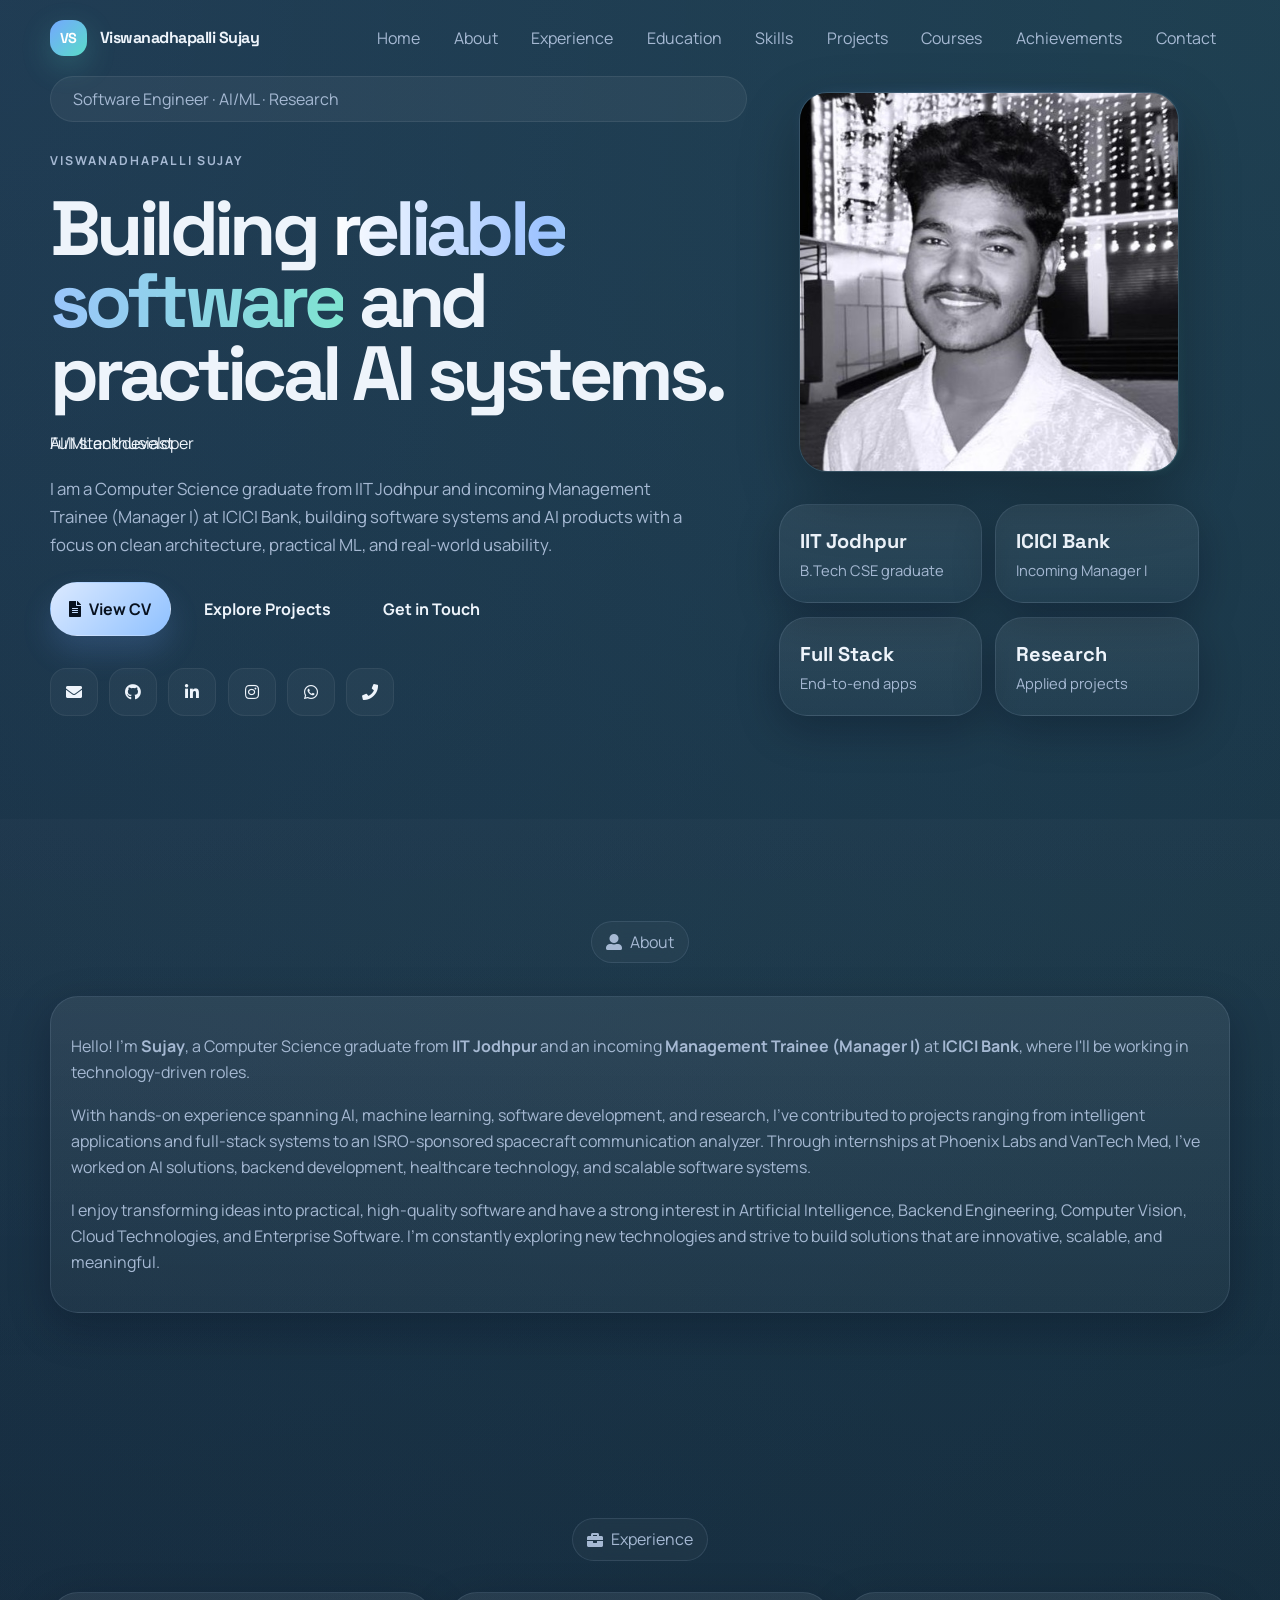
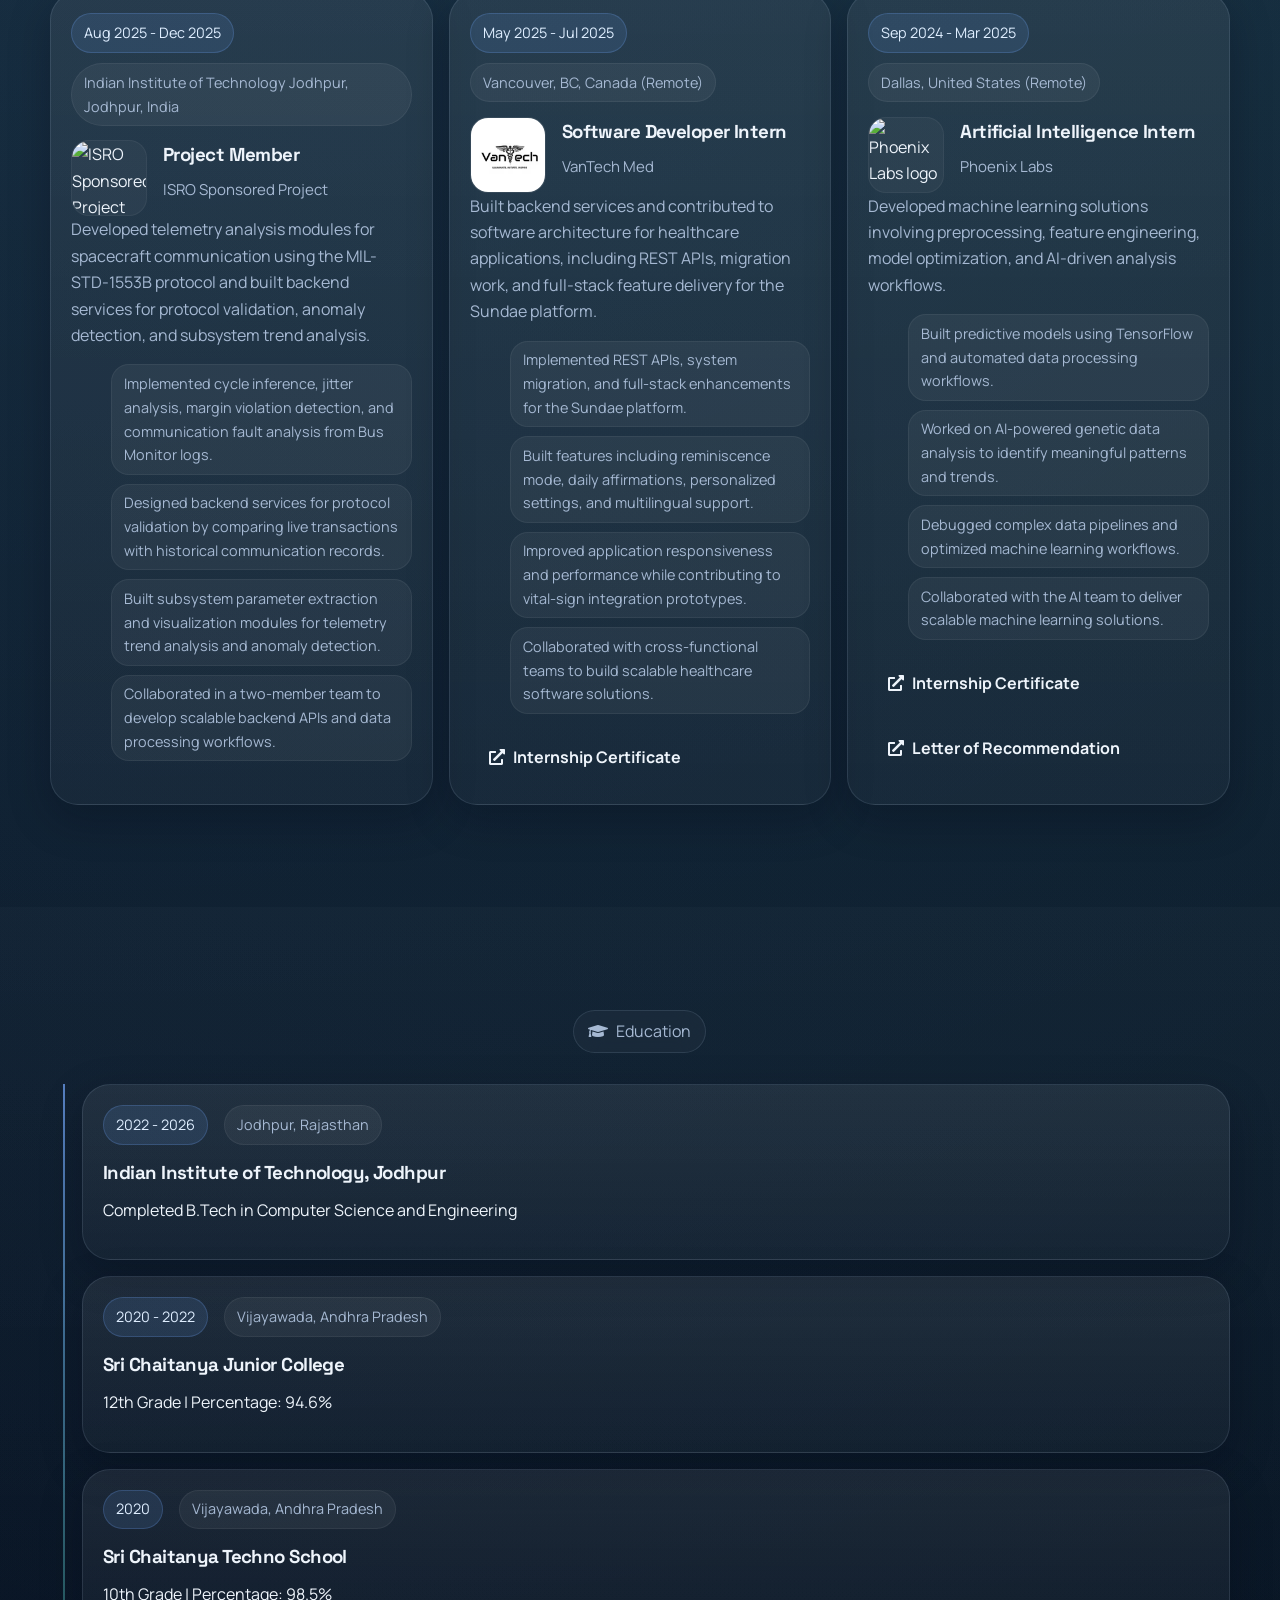
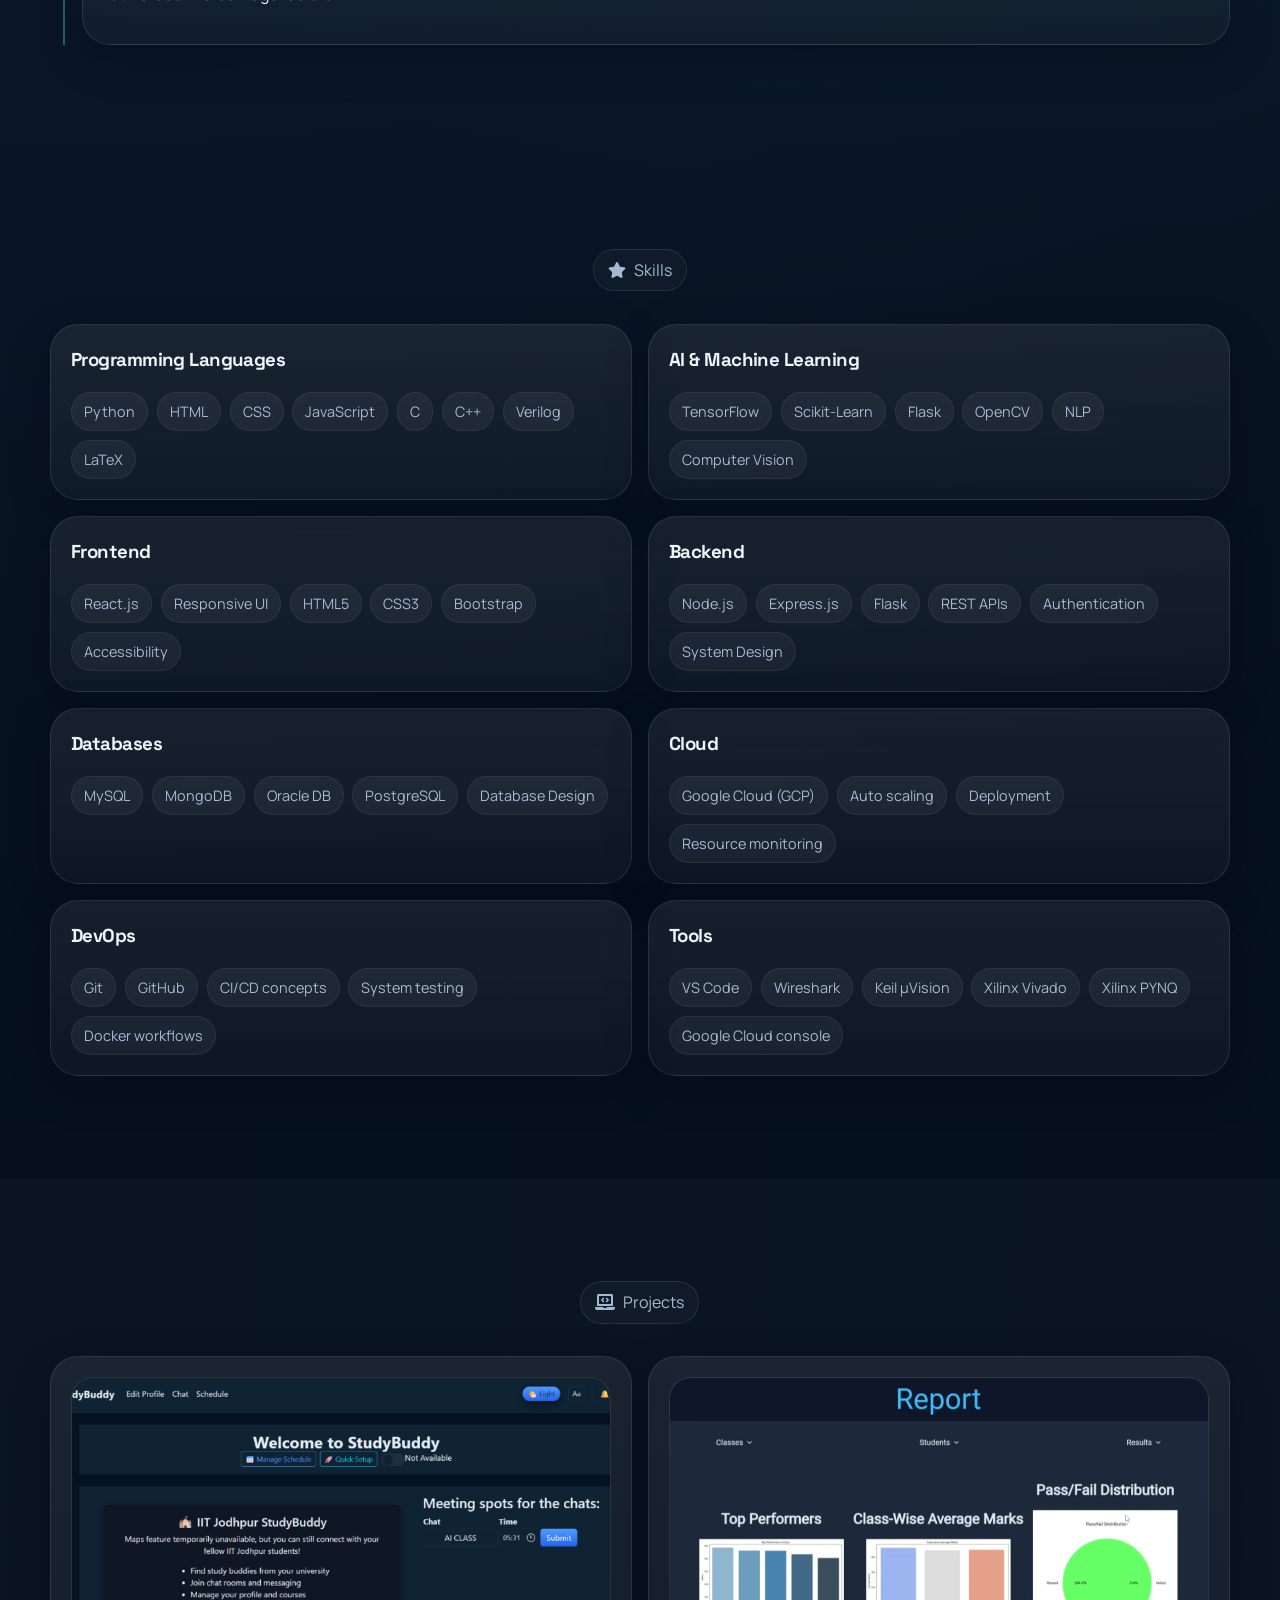
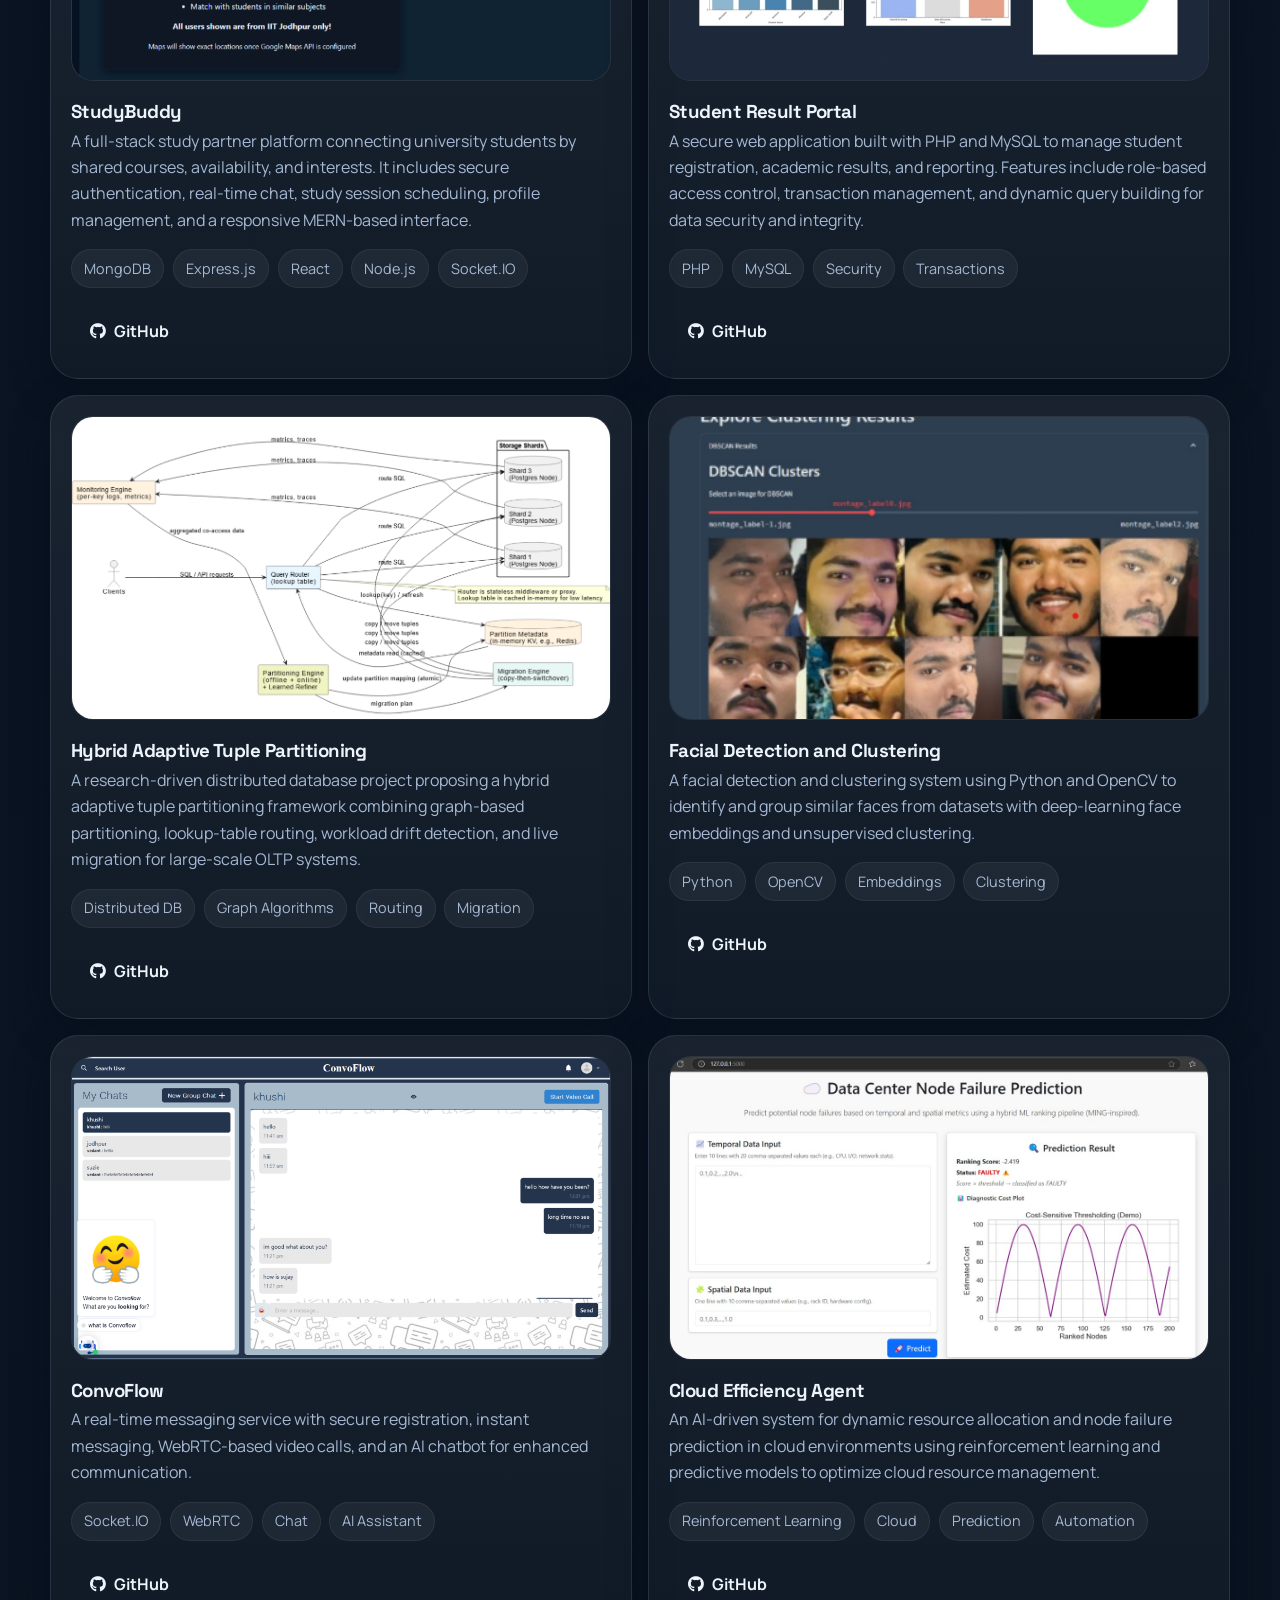
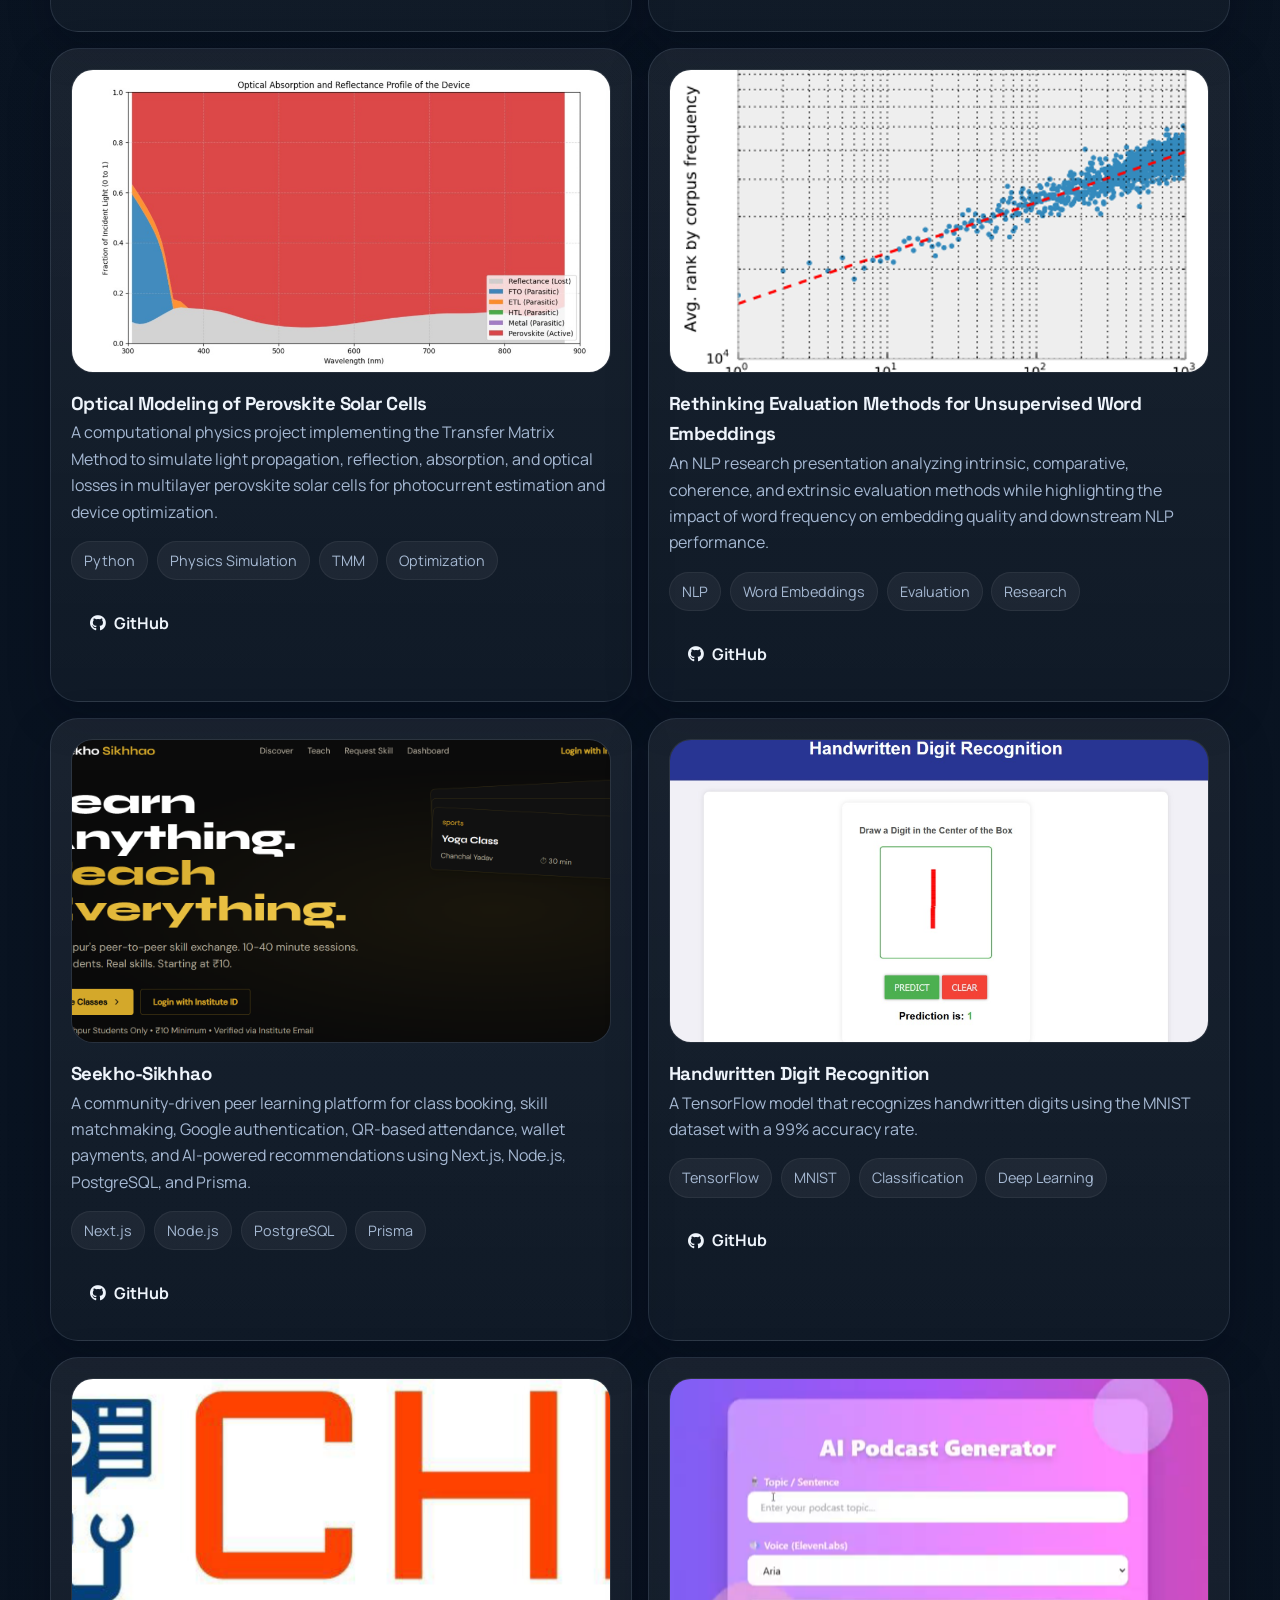
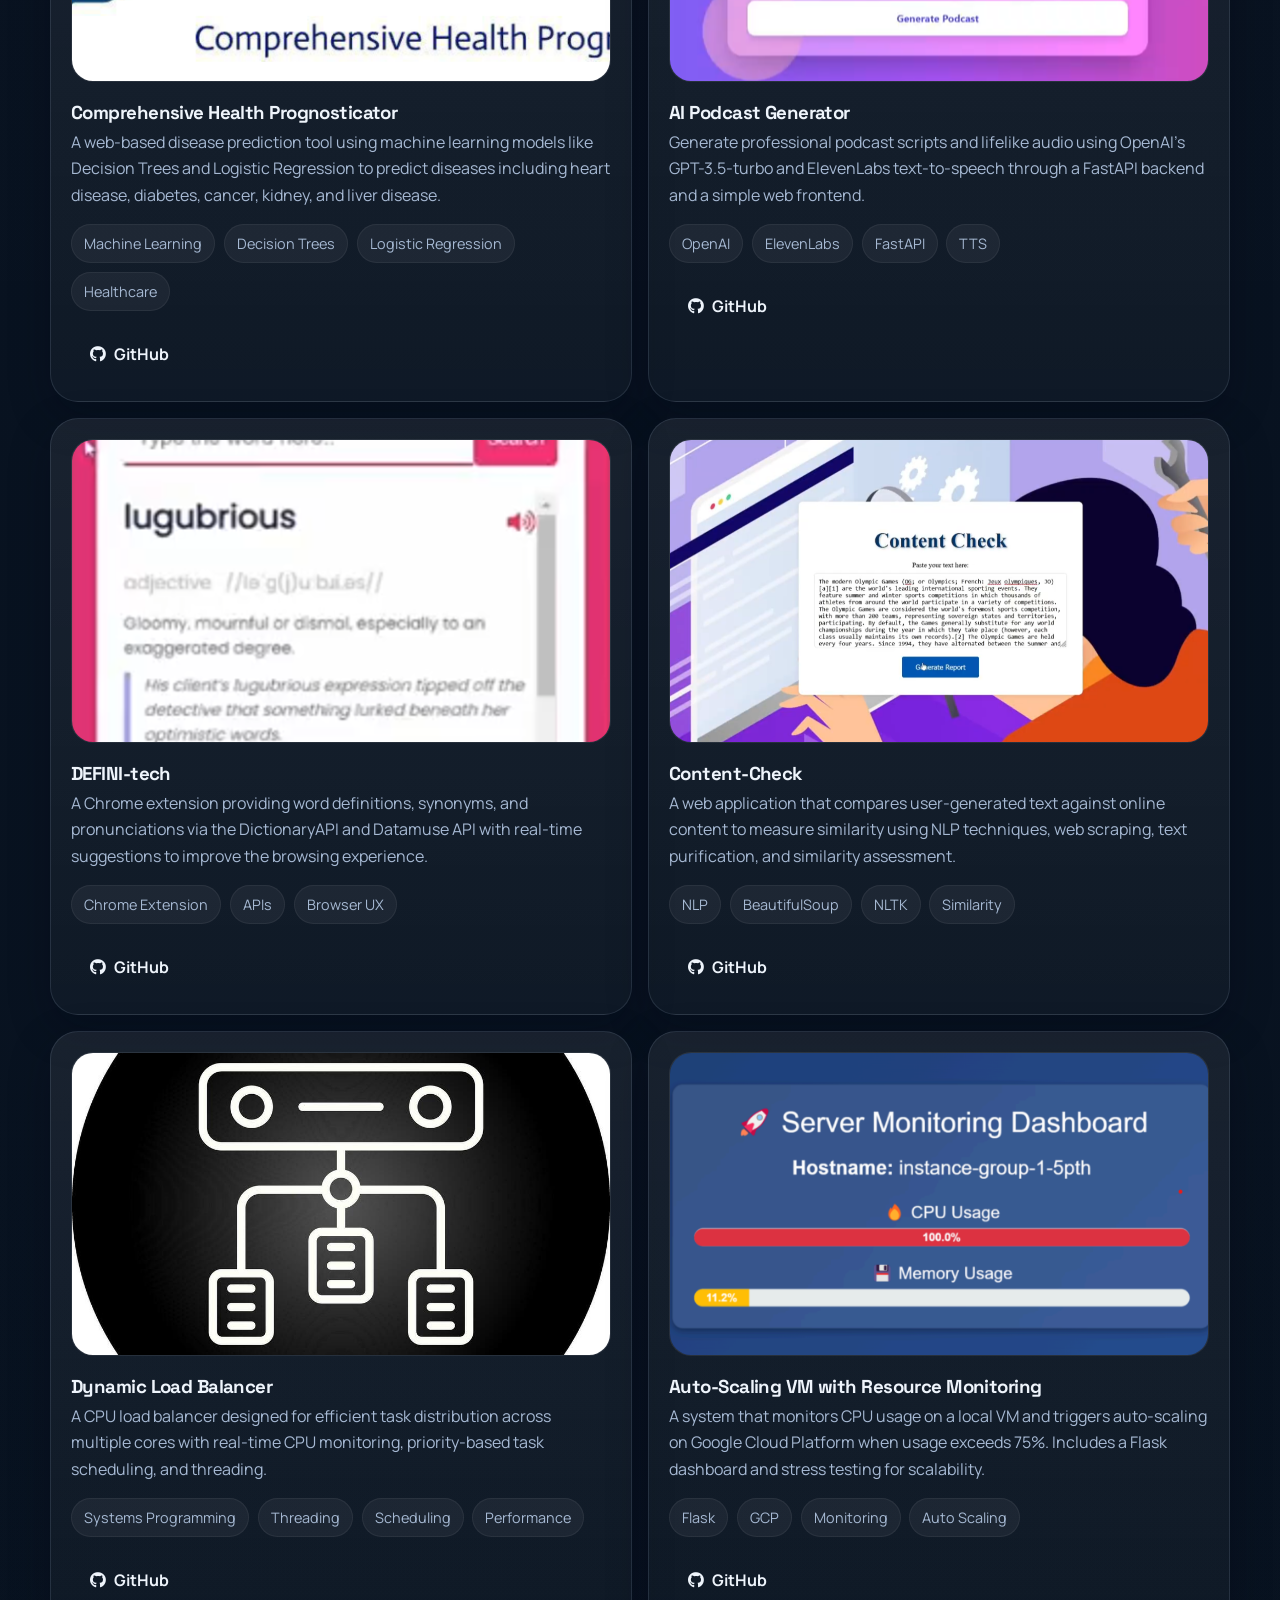
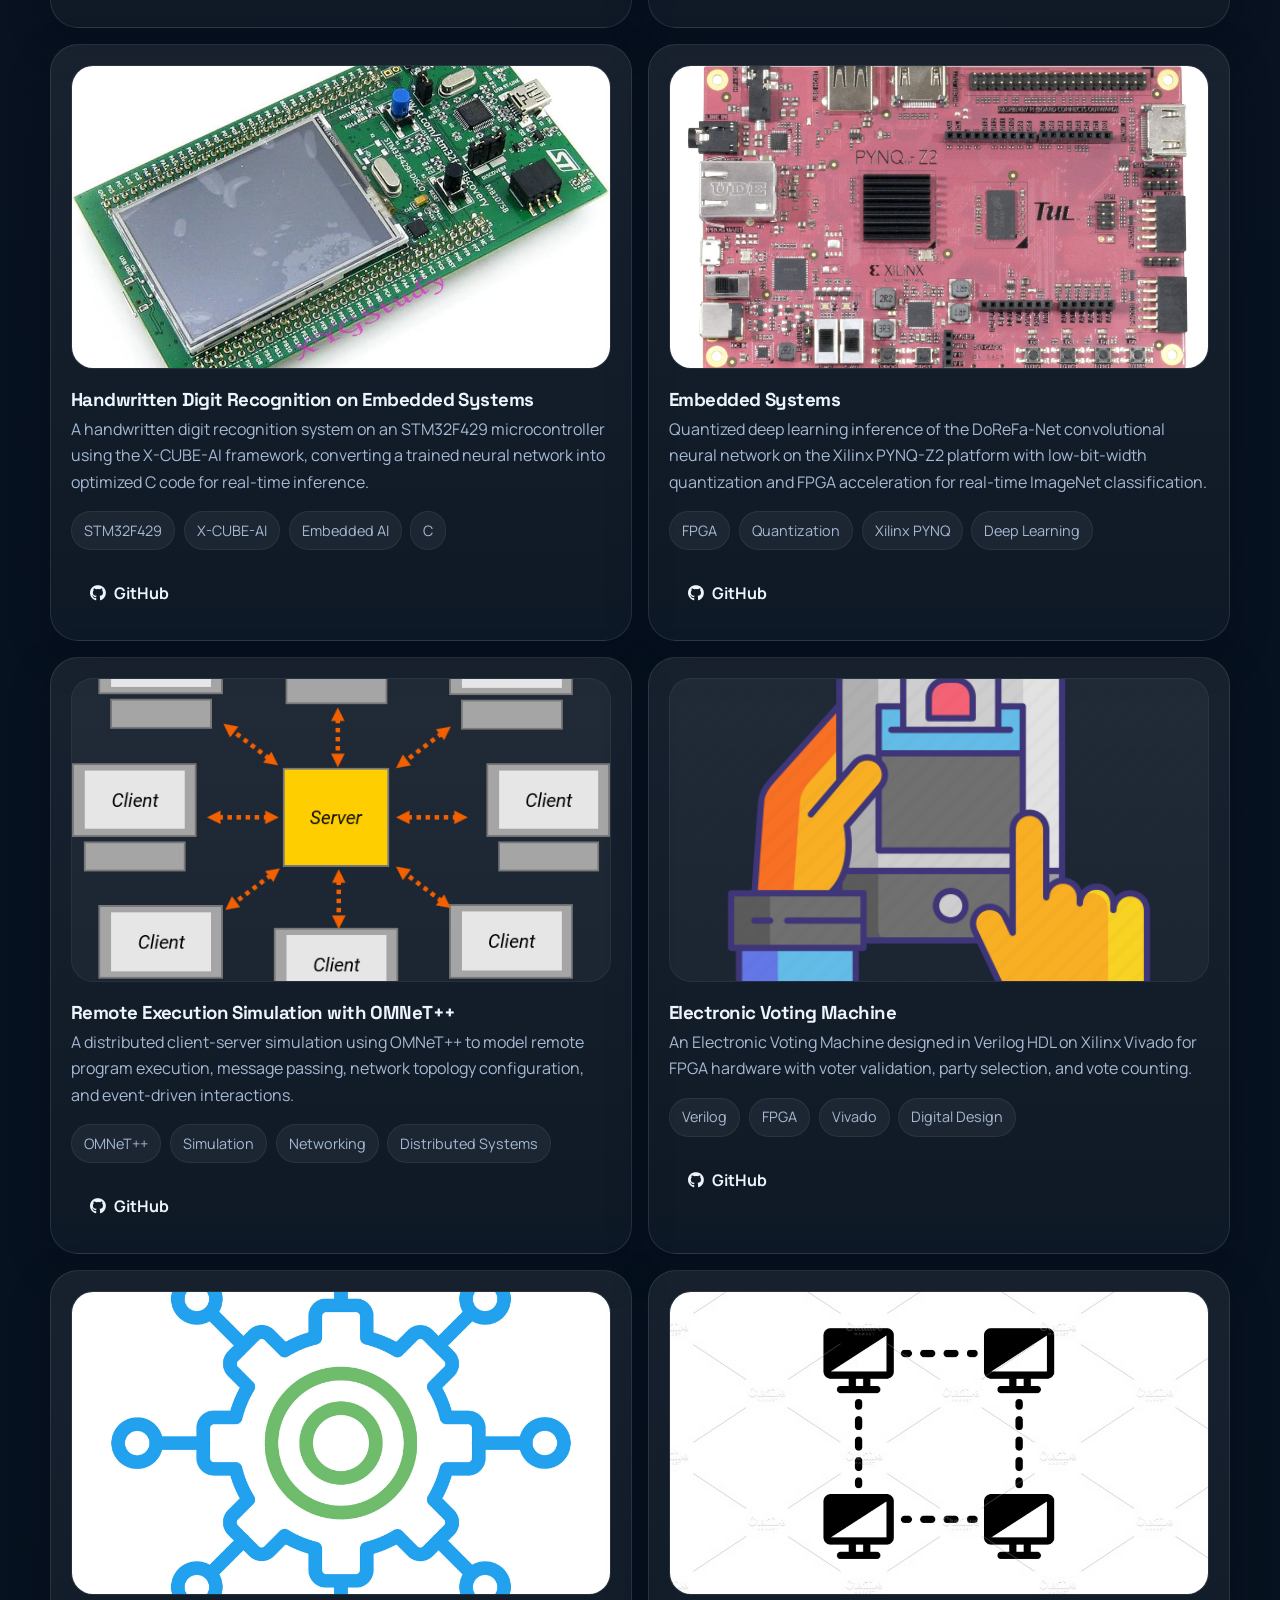
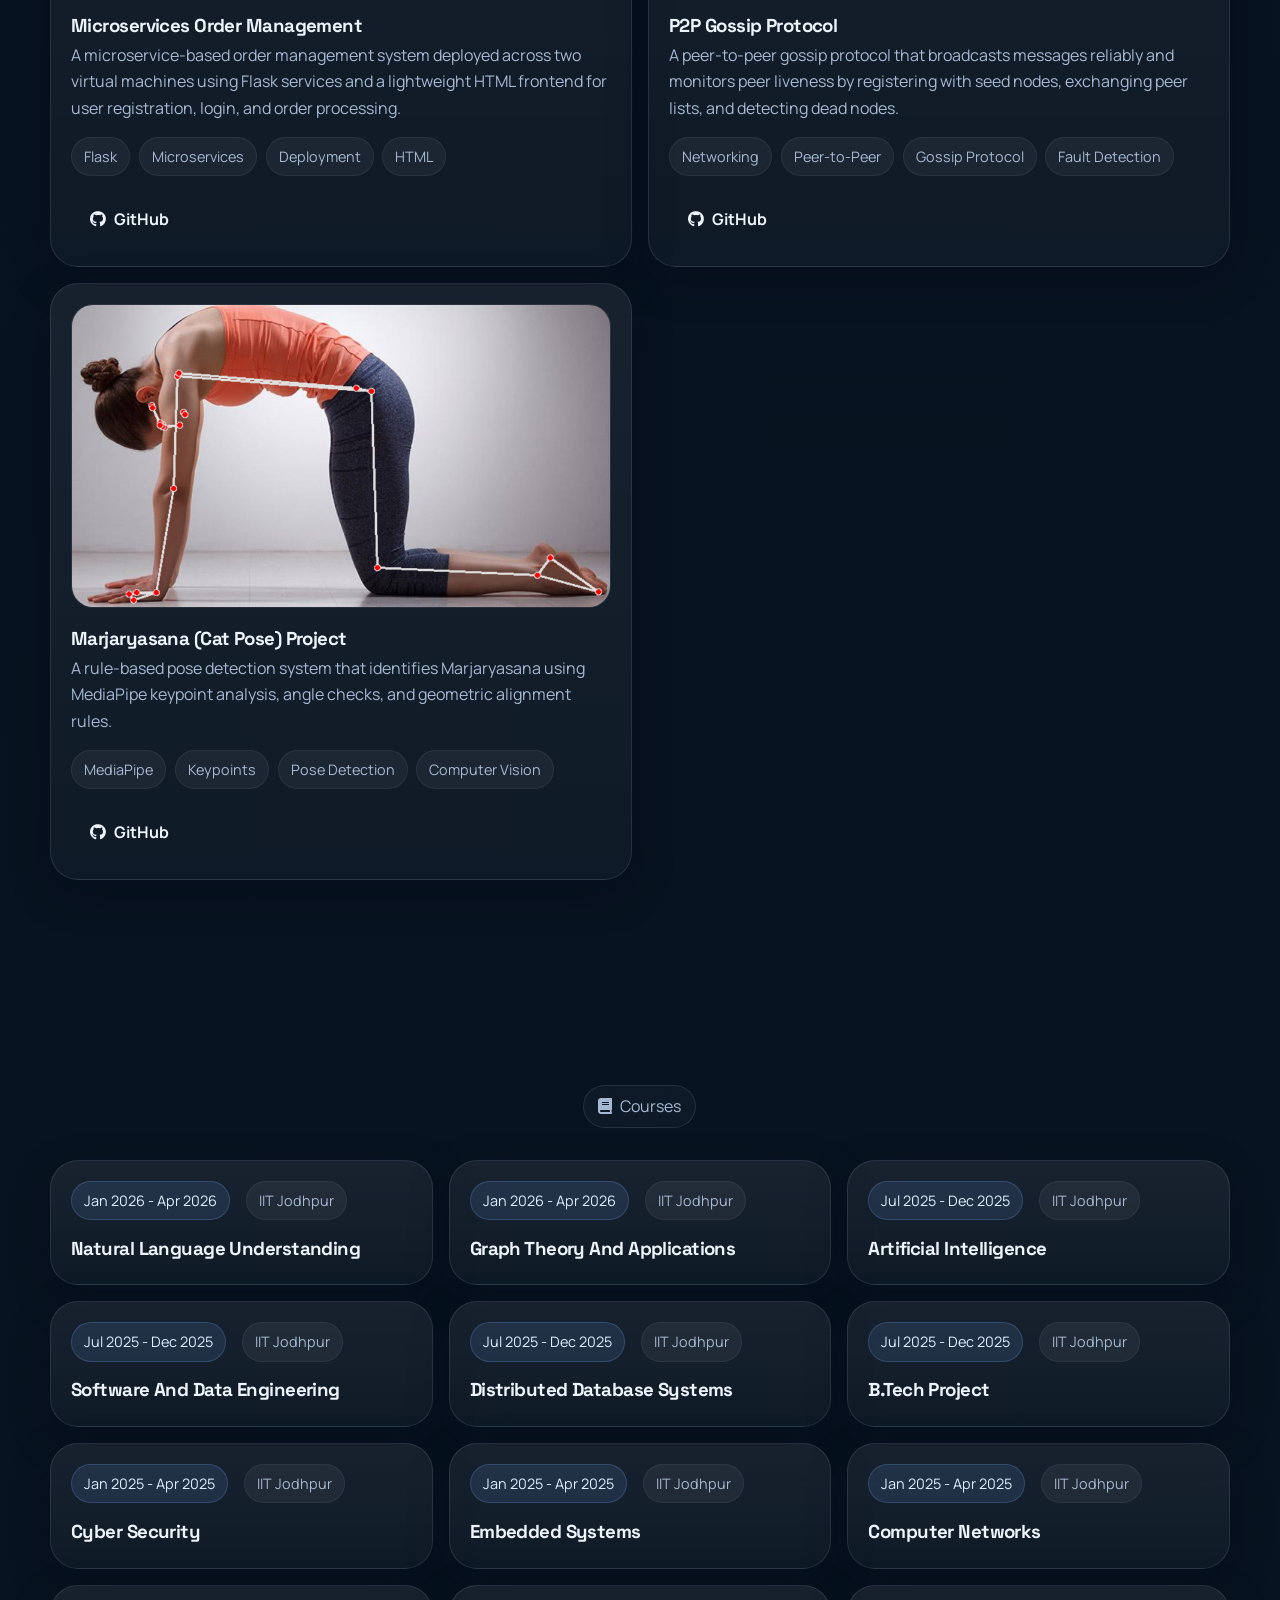
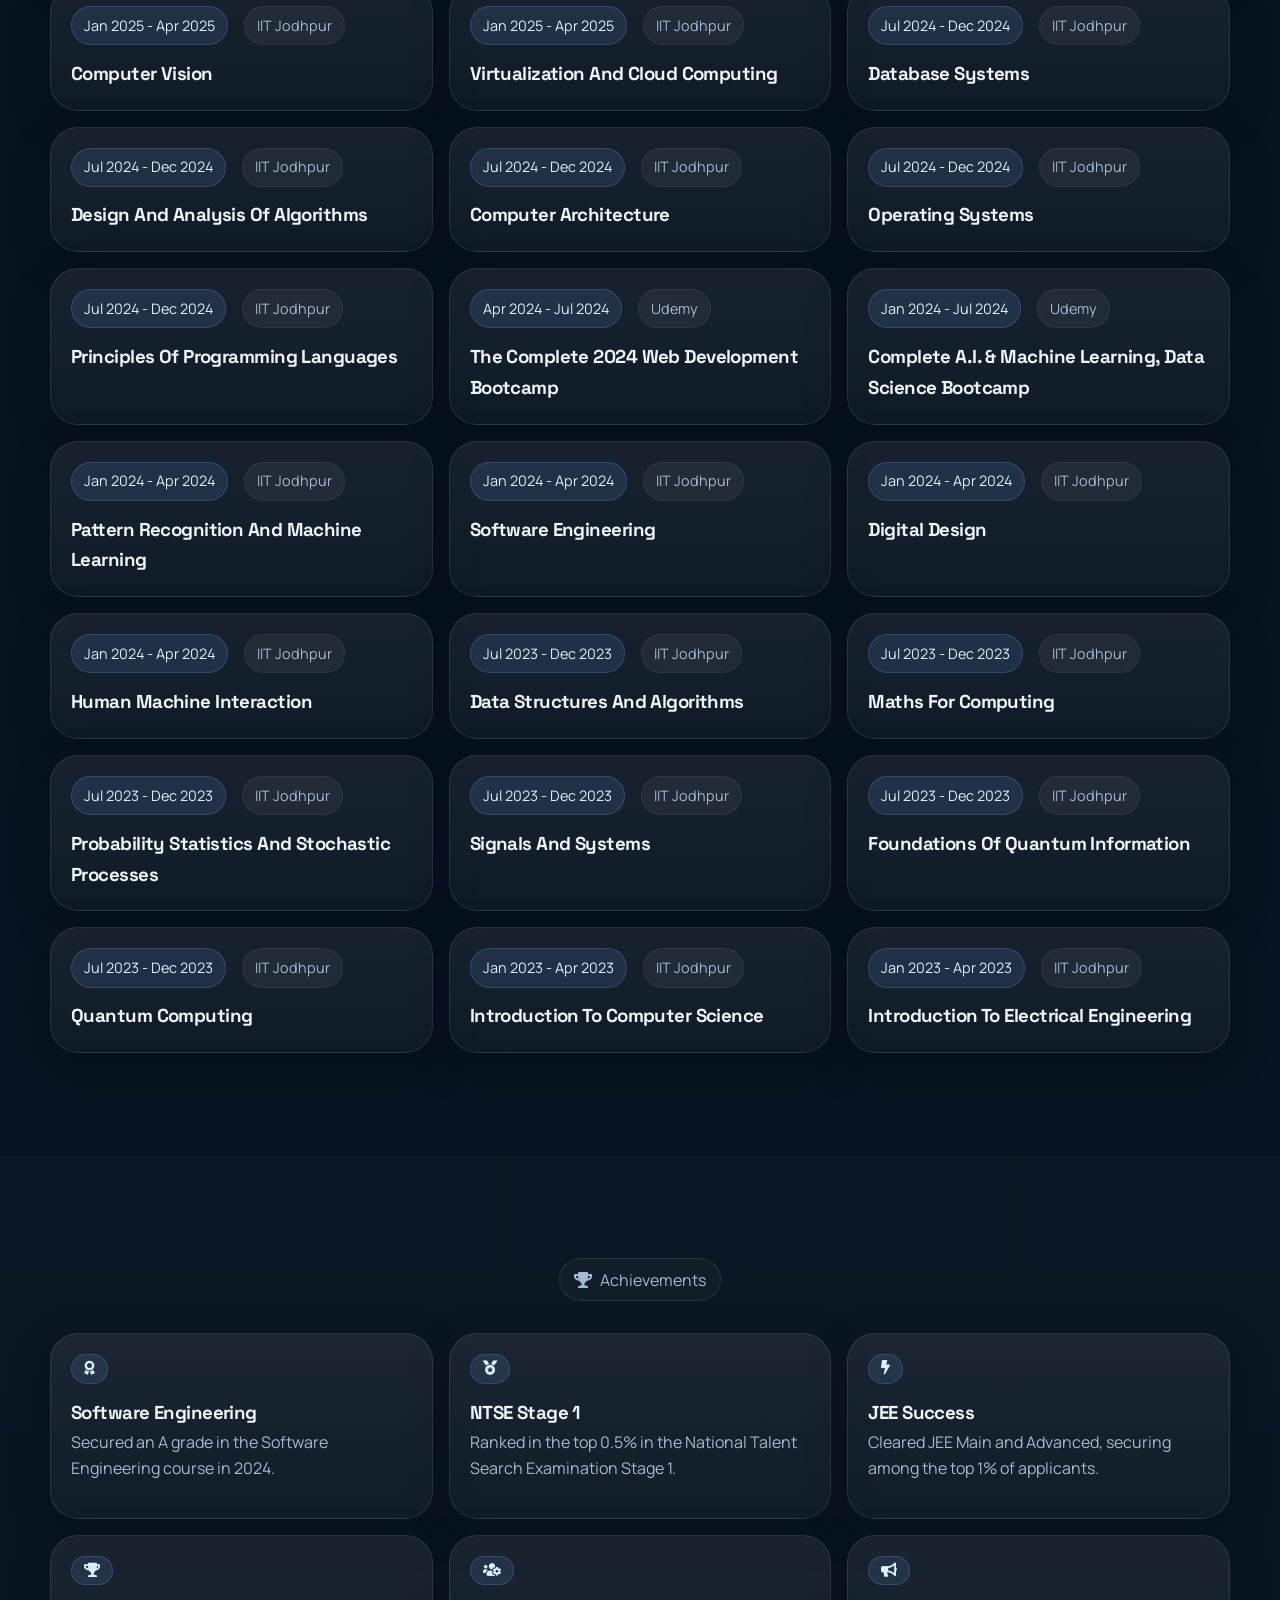
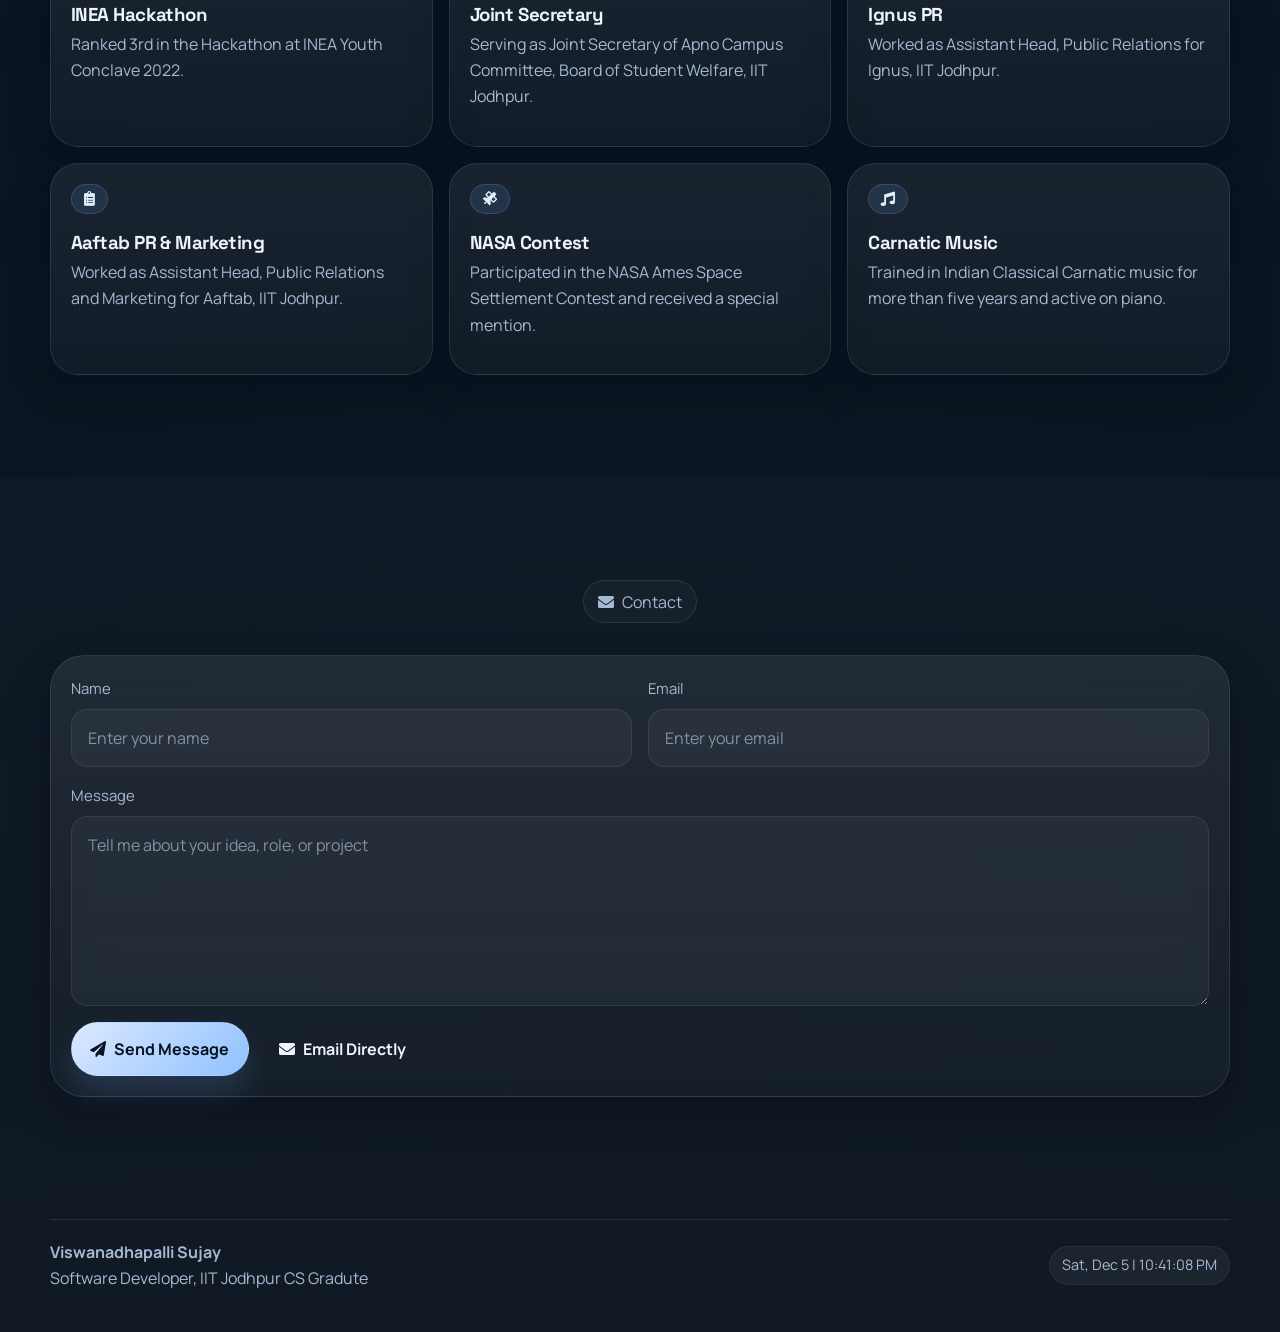
==== commit 363f733e: "commit" ====
--- a/index.html
+++ b/index.html
@@ -1161,6 +1161,15 @@
 
             <article class="achievement-card reveal" data-aos="fade-up" data-aos-delay="135">
               <div class="meta-line" style="margin-bottom: 0.9rem;">
+                <span class="pill pill--accent"><i class="fas fa-trophy" aria-hidden="true"></i></span>
+              </div>
+              <h3 class="achievement-card__title">INEA Hackathon</h3>
+              <p class="stack-gap-md">Ranked 3rd in the Hackathon at INEA Youth Conclave 2022.</p>
+            </article>
+          
+
+            <article class="achievement-card reveal" data-aos="fade-up" data-aos-delay="180">
+              <div class="meta-line" style="margin-bottom: 0.9rem;">
                 <span class="pill pill--accent"><i class="fas fa-users-cog" aria-hidden="true"></i></span>
               </div>
               <h3 class="achievement-card__title">Joint Secretary</h3>
@@ -1168,7 +1177,7 @@
             </article>
           
 
-            <article class="achievement-card reveal" data-aos="fade-up" data-aos-delay="180">
+            <article class="achievement-card reveal" data-aos="fade-up" data-aos-delay="225">
               <div class="meta-line" style="margin-bottom: 0.9rem;">
                 <span class="pill pill--accent"><i class="fas fa-bullhorn" aria-hidden="true"></i></span>
               </div>
@@ -1177,7 +1186,7 @@
             </article>
           
 
-            <article class="achievement-card reveal" data-aos="fade-up" data-aos-delay="225">
+            <article class="achievement-card reveal" data-aos="fade-up" data-aos-delay="270">
               <div class="meta-line" style="margin-bottom: 0.9rem;">
                 <span class="pill pill--accent"><i class="fas fa-clipboard-list" aria-hidden="true"></i></span>
               </div>
@@ -1186,7 +1195,7 @@
             </article>
           
 
-            <article class="achievement-card reveal" data-aos="fade-up" data-aos-delay="270">
+            <article class="achievement-card reveal" data-aos="fade-up" data-aos-delay="315">
               <div class="meta-line" style="margin-bottom: 0.9rem;">
                 <span class="pill pill--accent"><i class="fas fa-satellite" aria-hidden="true"></i></span>
               </div>
@@ -1195,7 +1204,7 @@
             </article>
           
 
-            <article class="achievement-card reveal" data-aos="fade-up" data-aos-delay="315">
+            <article class="achievement-card reveal" data-aos="fade-up" data-aos-delay="360">
               <div class="meta-line" style="margin-bottom: 0.9rem;">
                 <span class="pill pill--accent"><i class="fas fa-music" aria-hidden="true"></i></span>
               </div>
@@ -1247,7 +1256,7 @@
   </div>
 </footer>
     </div>
-        </div>
+    </div>
 
     <script src="https://unpkg.com/aos@2.3.1/dist/aos.js"></script>
     <script src="js/components.js"></script>
